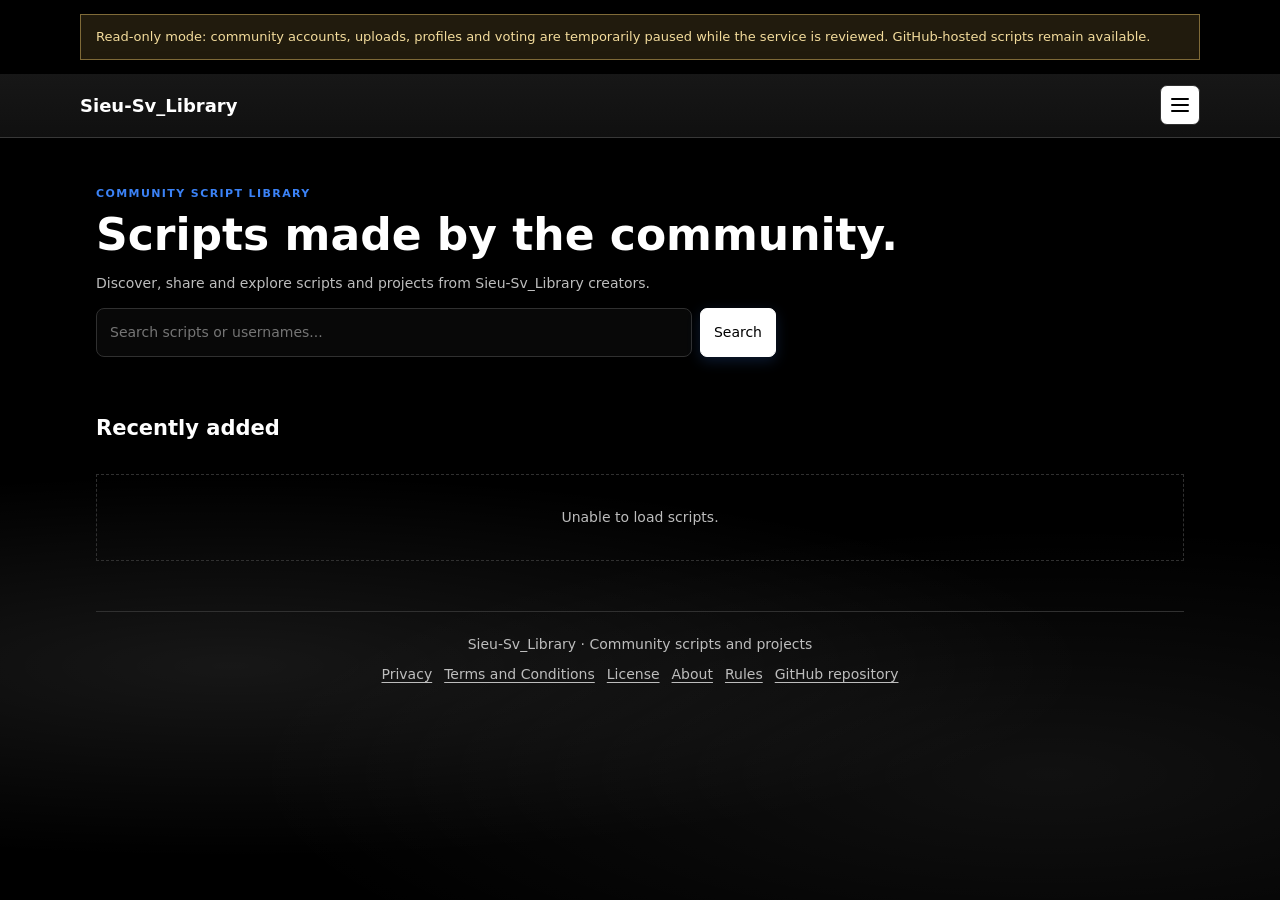
==== website/index.html @ 4020f9cd "Update privacy and terms for read-only operation" ====
<html lang="en"><head><meta charset="utf-8"><meta name="viewport" content="width=device-width,initial-scale=1"><title>Sieu-Sv_Library</title>
<style>
:root{color-scheme:dark;--bg:#000;--panel:#080808;--line:#303030;--muted:#bdbdbd;--accent:#fff;--text:#fff}*{box-sizing:border-box}body{margin:0;background:var(--bg);color:var(--text);font:14px/1.5 system-ui,Arial}button,input{font:inherit}button{cursor:pointer;color:inherit}.top{min-height:64px;border-bottom:1px solid #383838;display:flex;align-items:center;gap:12px;padding:10px max(14px,calc((100% - 1120px)/2));position:sticky;top:0;background:linear-gradient(180deg,#171717 0%,#101010 100%);box-shadow:0 4px 18px #0008;z-index:4}.brand{font-size:18px;font-weight:800;flex:1}.brand span{color:var(--accent)}.menu{width:40px;height:40px;font-size:20px}.btn{border:1px solid var(--line);background:#fff;color:#000;padding:9px 13px;border-radius:7px}.primary{background:#fff;border-color:#fff;color:#000}nav{display:none;position:absolute;top:60px;left:12px;right:12px;flex-direction:column;padding:8px;background:var(--panel);border:1px solid var(--line);border-radius:8px}nav.open{display:flex}nav button{background:none;border:0;text-align:left;padding:11px;color:var(--muted)}nav button.active{background:#292a36;color:white}.wrap{max-width:1120px;margin:auto;padding:28px 16px}.page{display:none}.page.active{display:block}.hero{padding:20px 0}.eyebrow{color:var(--accent);font-size:11px;font-weight:800;letter-spacing:1.4px;text-transform:uppercase}h1{font-size:clamp(30px,5vw,44px);line-height:1.1;margin:9px 0}.muted,.hero p{color:var(--muted)}.search{display:flex;gap:8px;max-width:680px}.search input{flex:1;min-width:0;background:var(--panel);border:1px solid var(--line);padding:13px;border-radius:8px;color:white}.head{display:flex;justify-content:space-between;align-items:center;margin:18px 0 12px}.grid{display:grid;grid-template-columns:repeat(3,minmax(0,1fr));gap:14px}.card{background:var(--panel);border:1px solid var(--line);border-radius:9px;padding:16px}.tag{font-size:11px;color:#eeeeee;background:#242424;padding:4px 8px;border-radius:5px}.card h3{font-size:16px;margin:13px 0 5px}.card p{color:var(--muted);min-height:42px}.meta{display:flex;justify-content:space-between;border-top:1px solid var(--line);padding-top:10px;margin-top:12px;color:var(--muted);font-size:12px}.view{width:100%;margin-top:12px;padding:9px;border:1px solid #3b82f6;background:transparent!important;color:#60a5fa;border-radius:7px;text-align:center;font-weight:650;box-shadow:none}.view:hover{background:transparent!important;border-color:#60a5fa;color:#93c5fd;box-shadow:none;transform:translateY(-1px)}.profile,.setting{background:var(--panel);border:1px solid var(--line);padding:18px;border-radius:8px;margin:10px 0}.empty{border:1px dashed var(--line);padding:32px;text-align:center;color:var(--muted);grid-column:1/-1}.foot{text-align:center;border-top:1px solid var(--line);padding:22px;color:var(--muted);margin-top:50px}.modal{display:none;position:fixed;inset:0;background:#000b;z-index:8;align-items:center;justify-content:center;padding:14px}.modal.show{display:flex}.dialog{background:var(--panel);border:1px solid var(--line);border-radius:10px;width:min(680px,100%);max-height:85vh;overflow:auto;padding:18px}.dialog pre{white-space:pre;overflow:auto;max-height:9em;line-height:1.5;background:#050505;padding:13px;color:#fff;font-size:12px}.dialog pre .kw{color:#60a5fa;font-weight:700}.dialog pre .str{color:#ce9178}.dialog pre .com{color:#6a9955}.dialog pre .num{color:#b5cea8}.dialog pre .builtin{color:#4fc1ff}.close{float:right;background:none;border:0;font-size:22px;color:var(--muted)}@media(max-width:720px){.grid{grid-template-columns:1fr}.search{flex-direction:column}.wrap{padding:20px 14px}}
.filters{display:grid;grid-template-columns:repeat(3,minmax(0,1fr));gap:9px;margin-top:12px}.filters select{min-width:0;background:#080808;color:#fff;border:1px solid #383838;border-radius:7px;padding:11px}#exploreCount{font-size:12px;margin:10px 0 0}@media(max-width:600px){.filters{grid-template-columns:1fr}}html{scroll-behavior:smooth}body{transition:background .25s,color .25s}.brand{color:#fff;text-decoration:none;flex:1}.topActions{display:flex;gap:10px;align-items:center}.tabsToggle{display:flex;gap:8px;align-items:center;min-width:88px;justify-content:center}nav{left:auto;right:14px;width:190px;gap:4px;box-shadow:0 14px 36px #000a}nav button{border-radius:6px;display:flex;align-items:center;gap:11px;text-align:left}nav button span.navIcon{width:28px;height:28px;flex:0 0 28px;display:inline-flex;align-items:center;justify-content:center}nav button .navIcon svg{width:23px;height:23px;fill:none;stroke:currentColor;stroke-width:1.8;stroke-linecap:round;stroke-linejoin:round}nav button i{font-style:normal}.tabsToggle svg{width:24px;height:24px;fill:none;stroke:currentColor;stroke-width:2;stroke-linecap:round}.settingsTabs button{display:flex;align-items:center;gap:10px}.settingsIcon{width:28px;height:28px;display:inline-flex;align-items:center;justify-content:center;flex:0 0 28px}.settingsIcon svg{width:23px;height:23px;fill:none;stroke:currentColor;stroke-width:1.8;stroke-linecap:round;stroke-linejoin:round}nav button.active{background:#252525;color:#fff}.page{animation:fadePage .22s ease}@keyframes fadePage{from{opacity:0;transform:translateY(6px)}to{opacity:1;transform:none}}button,a,input,textarea,select{transition:all .18s ease}.uploadHero{padding:30px;border:1px solid #444444;border-radius:12px;background:radial-gradient(ellipse at 90% 0,#222222,transparent 48%),linear-gradient(125deg,#171717,#080808 72%);margin:12px 0 16px}.uploadHero h1{font-size:clamp(32px,6vw,48px);letter-spacing:-1px}.uploadHero p{color:#cccccc}.uploadSteps{display:flex;gap:8px;flex-wrap:wrap;margin-top:20px}.uploadSteps span{font-size:11px;color:#eeeeee;background:#171717;border:1px solid #444444;border-radius:6px;padding:7px 10px}.uploadSteps span[hidden]{display:none!important}.uploadSteps span.stepIn{animation:uploadStepIn .2s ease both}@keyframes uploadStepIn{from{opacity:0;transform:translateY(5px)}to{opacity:1;transform:translateY(0)}}.uploadForm{display:grid;gap:13px}.uploadSection,.uploadSubmit,.settingsTabs,.settingsContent{background:#080808;border:1px solid #303030;border-radius:10px;padding:18px}.uploadSection h2{font-size:17px;margin:0 0 16px}.uploadSection label,#accountForm label,.settingsPane label{display:block;margin:14px 0 7px;font-weight:650}.uploadSection input,.uploadSection textarea,.uploadSection select,#accountForm input,#accountForm textarea,.settingsPane select{width:100%;background:#030303;border:1px solid #373737;border-radius:7px;padding:12px;color:white;outline:none}.uploadSection input:focus,.uploadSection textarea:focus,#accountForm input:focus,#accountForm textarea:focus{border-color:#aaa}.thumbnailPreview{height:180px;border:1px dashed #444444;border-radius:9px;overflow:hidden;display:grid;place-items:center;background:linear-gradient(135deg,#171717,#080808)}.thumbnailPreview img{width:100%;height:100%;object-fit:cover}.defaultThumb{display:flex;flex-direction:column;align-items:center;gap:6px;color:#eeeeee}.defaultThumb span{width:46px;height:46px;display:grid;place-items:center;border:1px solid #555555;border-radius:12px;background:#303030;font-weight:900;font-size:19px}.defaultThumb b{font-size:13px;letter-spacing:2px}.defaultThumb small{font-size:9px;letter-spacing:2px;color:#aaaaaa}.fieldHint{font-size:12px;color:#999;margin:7px 0}.sourceInput{width:100%;background:#030303;border:1px solid #373737;border-radius:7px;padding:12px;color:white;font:12px/1.6 ui-monospace,monospace;white-space:pre}.sourceFooter,.formActions{display:flex;justify-content:space-between;align-items:center;gap:10px;flex-wrap:wrap;color:#999;font-size:12px;margin-top:10px}.uploadSubmit{display:flex;align-items:center;justify-content:space-between;gap:12px;flex-wrap:wrap}.settingsHeading{padding:20px 0}.settingsHeading p{color:#aaa}.settingsLayout{display:grid;grid-template-columns:190px minmax(0,1fr);gap:14px}.settingsTabs{display:grid;align-content:start;gap:5px;padding:9px}.settingsTabs button{border:0;background:none;color:#aaa;text-align:left;padding:12px;border-radius:6px}.settingsTabs button.active{background:#252525;color:#fff}.settingsPane{display:none;padding:8px}.settingsPane.active{display:block;animation:fadePage .2s ease}.settingsPane h2{margin:0 0 5px}.avatarEditor{display:flex;align-items:center;gap:13px;margin:18px 0}.avatarEditor img{width:56px;height:56px;border-radius:50%;background:#222;object-fit:cover}.securityCard{padding:14px;border:1px solid #292929;border-radius:8px;margin-top:12px}.securityCard p{color:#aaa}@media(max-width:650px){.settingsLayout{grid-template-columns:1fr}.settingsTabs{grid-template-columns:repeat(4,1fr);gap:2px}.settingsTabs button{text-align:center;padding:10px 3px;font-size:11px}.uploadHero{padding:22px 16px}.uploadSection,.uploadSubmit{padding:14px}.top{padding-left:14px;padding-right:14px}.brand{font-size:16px}}@media(prefers-reduced-motion:reduce){html{scroll-behavior:auto}*,*::before,*::after{animation-duration:.01ms!important;transition-duration:.01ms!important}}.tabsToggle{width:40px;min-width:40px;height:40px;padding:7px}.tabsToggle span{font-size:20px;line-height:1}nav{display:flex;opacity:0;visibility:hidden;pointer-events:none;transform:translateY(-8px) scale(.98);transform-origin:top right;transition:opacity .22s ease,transform .22s ease,visibility .22s ease}nav.open{display:flex;opacity:1;visibility:visible;pointer-events:auto;transform:translateY(0) scale(1)}nav button{transition:background .2s ease,color .2s ease,transform .2s ease}nav button:active{transform:scale(.98)}.avatarEditor{align-items:center}.avatarEditor .avatarFrame{width:132px;height:132px;flex:0 0 132px;border:1px solid #555;border-radius:50%;overflow:hidden;background:#171717}.avatarEditor .avatarFrame img{display:block;width:100%;height:100%;max-width:none;border-radius:0;object-fit:cover;transform-origin:center;transition:transform .12s ease,object-position .12s ease}.cropControls{display:grid;grid-template-columns:1fr;gap:5px;padding:12px;margin:12px 0;border:1px solid #303030;border-radius:8px;background:#050505}.cropControls label{margin:5px 0 0!important;font-size:12px;color:#bbb}.cropControls input[type=range]{width:100%;padding:0;margin:4px 0 8px;accent-color:#fff}.thumbnailPreview{aspect-ratio:16/9;height:auto;max-height:240px}.thumbnailPreview img{transform-origin:center;transition:transform .12s ease,object-position .12s ease}.foot a{color:#fff;text-decoration:underline;text-underline-offset:3px}.foot a:hover{opacity:.7}@media(max-width:650px){.avatarEditor .avatarFrame{width:112px;height:112px;flex-basis:112px}}
.profileIdentity{display:flex;align-items:center;gap:15px}.profileIdentity h2{margin:0}.profileIdentity p{margin:5px 0}.profileAvatar{width:68px;height:68px;border-radius:50%;object-fit:cover;background:#222;flex:0 0 68px}.profileAvatarFallback{display:grid;place-items:center;font-size:24px;font-weight:700}.accountInfo{border-top:1px solid var(--line);margin-top:18px;padding-top:14px}.accountInfo h3{margin:0 0 10px}.accountInfo p{display:flex;gap:10px;flex-wrap:wrap;margin:8px 0;color:var(--muted)}.accountInfo p b{min-width:84px;color:#fff}.historyLink{border:0;background:none;padding:0;margin-top:8px;color:#777;text-decoration:underline;text-underline-offset:3px;font:inherit;font-size:12px;cursor:pointer}.historyLink:hover{color:#bbb}.historyPanel{margin-top:8px;font-size:12px}.cardOwner{display:flex;align-items:center;gap:8px;margin-top:14px}.cardOwnerLink{display:flex;align-items:center;gap:8px;min-width:0;color:inherit;text-decoration:none}.cardOwnerLink:hover .cardOwnerText b{text-decoration:underline}.cardAvatar{width:30px;height:30px;border-radius:50%;overflow:hidden;display:grid;place-items:center;background:#252525;flex:0 0 30px;color:#fff;font-size:12px}.cardAvatar img{width:100%;height:100%;object-fit:cover}.cardOwnerText{display:flex;flex-direction:column;min-width:0}.cardOwnerText b{font-size:12px;white-space:nowrap;overflow:hidden;text-overflow:ellipsis}.cardOwnerText small{font-size:10px;color:var(--muted)}.cardFoot{display:flex;justify-content:space-between;gap:8px;border-top:1px solid var(--line);margin-top:10px;padding-top:8px;color:var(--muted);font-size:11px}.cardVotes{display:flex;align-items:center;gap:8px;margin-top:10px}.cardVote{border:1px solid var(--line);background:#151515;color:#ddd;border-radius:6px;padding:5px 9px;font-size:12px}.cardVote.active{background:#fff;color:#000;border-color:#fff}.cardVote:disabled{opacity:.5}.cardVote svg{width:15px;height:15px;display:inline-block;vertical-align:-3px;fill:none;stroke:currentColor;stroke-width:1.8;stroke-linecap:round;stroke-linejoin:round}.scriptCardMain{display:block;color:inherit;text-decoration:none}.scriptCardThumb{height:130px;border:1px solid var(--line);border-radius:7px;background:linear-gradient(135deg,#252525,#111);display:grid;place-items:center;overflow:hidden}.scriptCardThumb>img{width:100%;height:100%;object-fit:cover}.headerAvatar{width:26px;height:26px;border-radius:50%;object-fit:cover}.topActions #profileBtn{display:flex;align-items:center;justify-content:center;gap:8px;max-width:190px;min-width:80px;background:#000!important;color:#fff!important;border:1px solid #fff!important;box-shadow:none}.topActions #profileBtn:hover{background:#111!important;border-color:#fff!important}.topActions #profileBtn span{overflow:hidden;text-overflow:ellipsis;white-space:nowrap}.loginPulse{animation:loginPulse 1.25s ease-in-out infinite}@keyframes loginPulse{0%,100%{opacity:1}50%{opacity:.38}}.footerLinks{display:flex;justify-content:center;gap:12px;flex-wrap:wrap;margin-top:9px}.infoPage .hero{padding:18px 0}.legalText h2,.legalText h3{margin:18px 0 7px}.legalText p,.legalText li{color:#ccc}.legalText a{color:#fff;text-decoration:underline;text-underline-offset:3px}.legalText ol{padding-left:22px}.legalText li{margin:9px 0}.legalText{line-height:1.7}

.avatarEditor{display:grid;grid-template-columns:minmax(0,1fr);gap:12px;margin:18px 0}.cropStage{position:relative;width:100%;max-width:100%;aspect-ratio:16/9;overflow:hidden;background:#050505;border:1px solid #444;user-select:none;-webkit-user-select:none;touch-action:none;isolation:isolate}.avatarCropStage{max-width:440px;aspect-ratio:4/3}.cropStage>img{position:absolute;inset:0;width:100%;height:100%;max-width:none;max-height:none;object-fit:contain;object-position:center;border:0;border-radius:0;background:#050505;transform:none!important;pointer-events:none}.cropStage[hidden],.cropStage img[hidden]{display:none}.cropPlaceholder{position:absolute;inset:0;display:grid;place-items:center;color:#777;font-size:13px}.cropShade{position:absolute;inset:0;background:rgba(0,0,0,.12);pointer-events:none}.cropSelection{position:absolute;left:0;top:0;width:50%;height:50%;border:1px solid #fff;box-shadow:0 0 0 9999px rgba(0,0,0,.58);cursor:move;touch-action:none;will-change:left,top,width,height}.cropHandle{position:absolute;width:13px;height:13px;background:#fff;border:1px solid #111;display:block;z-index:2}.cropHandle.nw{left:-7px;top:-7px;cursor:nwse-resize}.cropHandle.n{left:50%;top:-7px;transform:translateX(-50%);cursor:ns-resize}.cropHandle.ne{right:-7px;top:-7px;cursor:nesw-resize}.cropHandle.e{right:-7px;top:50%;transform:translateY(-50%);cursor:ew-resize}.cropHandle.se{right:-7px;bottom:-7px;cursor:nwse-resize}.cropHandle.s{left:50%;bottom:-7px;transform:translateX(-50%);cursor:ns-resize}.cropHandle.sw{left:-7px;bottom:-7px;cursor:nesw-resize}.cropHandle.w{left:-7px;top:50%;transform:translateY(-50%);cursor:ew-resize}.cropHelp{margin:8px 0;color:#999}.thumbnailPreview{aspect-ratio:16/9;height:auto;max-height:280px}.thumbnailPreview .defaultThumb{position:absolute;inset:0;display:flex;justify-content:center}.methodPicker{display:flex;gap:7px;margin:9px 0}.methodOption{flex:1;border:1px solid #444;background:#080808;color:#bbb;border-radius:7px;padding:10px 8px}.methodOption.active{background:#101f39;border-color:#3b82f6;color:#fff;box-shadow:inset 0 0 0 1px #3b82f6}.importToolbar{display:flex;justify-content:space-between;align-items:center;gap:10px;flex-wrap:wrap;margin:12px 0}.importActions{display:flex;gap:8px}.importPartsList{display:grid;gap:12px}.importPart{border:1px solid #333;background:#050505;padding:12px;animation:fadePage .2s ease}.importPart label{display:block;margin:0 0 7px}.importPart textarea{width:100%;min-height:120px;resize:vertical;background:#000;border:1px solid #333;border-radius:6px;color:#fff;padding:10px;font:12px/1.6 ui-monospace,monospace}.uploadSection[hidden],#uploadStep4[hidden]{display:none!important}.footerLinks a,.foot a{background:transparent!important;color:inherit!important;box-shadow:none!important;text-decoration:underline;text-underline-offset:3px}.footerLinks a:hover,.foot a:hover{opacity:1!important;color:inherit!important;background:transparent!important}.footerLinks a:focus-visible,.foot a:focus-visible{outline:none;text-decoration:underline}.topActions #profileBtn{background:linear-gradient(180deg,#171717 0%,#101010 100%)!important;border:1px solid #fff!important;color:#fff!important}.topActions #profileBtn:hover{background:linear-gradient(180deg,#222 0%,#171717 100%)!important;transform:translateY(-1px)}.card,.uploadSection,.uploadSubmit,.profile,.setting{transition:border-color .2s ease,transform .2s ease,box-shadow .2s ease}.card:hover{border-color:#555;transform:translateY(-3px);box-shadow:0 12px 28px #0008}.btn,.methodOption,.cardVote{transition:background .18s ease,border-color .18s ease,transform .18s ease,box-shadow .18s ease}.btn:active,.methodOption:active,.cardVote:active{transform:scale(.97)}.primary{box-shadow:0 4px 14px #3b82f633}.page.active{animation:fadePage .24s ease both}.uploadSection:focus-within{border-color:#3b82f677}@media(max-width:650px){.avatarCropStage{max-width:100%}.cropHandle{width:15px;height:15px}.methodOption{font-size:12px}.importPart textarea{min-height:110px}}@media(prefers-reduced-motion:reduce){.uploadSteps span.stepIn{animation:none!important}.card,.uploadSection,.uploadSubmit,.profile,.setting,.btn,.methodOption,.cardVote{transition:none!important}.card:hover{transform:none;box-shadow:none}.page.active,.importPart{animation:none!important}}
body{position:relative;isolation:isolate;background:var(--bg)}body::after{content:"";position:fixed;z-index:0;pointer-events:none;top:50vh;left:0;right:0;bottom:0;opacity:1;background:radial-gradient(ellipse at 18% 48%,rgba(255,255,255,.09),transparent 58%),radial-gradient(ellipse at 82% 72%,rgba(255,255,255,.065),transparent 54%)}.settingsTabs .settingsIcon{width:30px;height:30px;flex:0 0 30px;display:inline-flex;align-items:center;justify-content:center}.settingsTabs .settingsIcon svg,#nav button .navIcon svg{width:22px!important;height:22px!important;min-width:22px;max-width:22px;min-height:22px;max-height:22px;display:block;flex:none;fill:none;stroke:currentColor;stroke-width:1.9;stroke-linecap:round;stroke-linejoin:round}#nav button .navIcon{width:30px;height:30px;flex:0 0 30px;display:inline-flex;align-items:center;justify-content:center}.top,.wrap{position:relative;z-index:1}.top{z-index:4}@media(max-width:720px){body::after{top:46vh;background:radial-gradient(ellipse at 18% 48%,rgba(255,255,255,.13),transparent 62%),radial-gradient(ellipse at 82% 72%,rgba(255,255,255,.095),transparent 58%)}}.readOnlyNotice{max-width:1120px;margin:14px auto;padding:12px 15px;border:1px solid #806b38;background:#211b0d;color:#f3dc9c;font-size:13px}body.communityReadOnly #profileBtn,body.communityReadOnly #nav [data-page="upload"],body.communityReadOnly #nav [data-page="settings"],body.communityReadOnly #logoutItem,body.communityReadOnly #profile,body.communityReadOnly #upload,body.communityReadOnly #settings{display:none!important}@media(max-width:700px){.readOnlyNotice{margin:10px 12px}}</style></head><body class="communityReadOnly"><div class="readOnlyNotice" role="status">Read-only mode: community accounts, uploads, profiles and voting are temporarily paused while the service is reviewed. GitHub-hosted scripts remain available.</div>
<header class="top"><a class="brand" href="https://sieu-sv-library-api.sieusv-storage-minhreal.workers.dev/" id="brandHome">Sieu-Sv_Library</a><div class="topActions"><button class="btn" id="profileBtn">Profile</button><button class="btn tabsToggle" id="menu" aria-label="Open tabs" title="Tabs"><svg viewBox="0 0 24 24" aria-hidden="true"><path d="M4 6h16M4 12h16M4 18h16"/></svg></button></div><nav id="nav"><button data-page="home"><span class="navIcon"><svg viewBox="0 0 24 24" aria-hidden="true"><path d="m3 10 9-7 9 7M5.5 9v11h13V9M9 21v-7h6v7"/></svg></span>Home</button><button data-page="explore"><span class="navIcon"><svg viewBox="0 0 24 24" aria-hidden="true"><circle cx="10.8" cy="10.8" r="6.8"/><path d="m16 16 5 5"/></svg></span>Explore</button><button data-page="upload"><span class="navIcon"><svg viewBox="0 0 24 24" aria-hidden="true"><path d="M12 16V3m-5 5 5-5 5 5M4 15v5h16v-5"/></svg></span>Upload</button><button data-page="settings"><span class="navIcon"><svg viewBox="0 0 24 24" aria-hidden="true"><circle cx="12" cy="12" r="3.5"/><path d="m19.4 13.5 1.1.9-1.2 2.1-1.4-.4a7.7 7.7 0 0 1-1.5.9l-.3 1.5h-2.4l-.4-1.5a7.7 7.7 0 0 1-1.6-.9l-1.4.4-1.2-2.1 1.1-.9a7.2 7.2 0 0 1 0-1.8l-1.1-.9 1.2-2.1 1.4.4a7.7 7.7 0 0 1 1.6-.9l.4-1.5h2.4l.3 1.5a7.7 7.7 0 0 1 1.5.9l1.4-.4 1.2 2.1-1.1.9a7.2 7.2 0 0 1 0 1.8Z"/></svg></span>Settings</button><button id="logoutItem"><span class="navIcon"><svg viewBox="0 0 24 24" aria-hidden="true"><path d="M10 5H5v14h5M14 8l4 4-4 4M8 12h10"/></svg></span><i>Log in</i></button></nav></header>
<main class="wrap">
<section id="home" class="page active"><div class="hero"><div class="eyebrow">Community script library</div><h1>Scripts made by the community.</h1><p>Discover, share and explore scripts and projects from Sieu-Sv_Library creators.</p><div class="search"><input id="search" placeholder="Search scripts or usernames..."><button class="btn primary" id="searchBtn">Search</button></div></div><div class="head"><h2>Recently added</h2><span class="muted" id="count"></span></div><div class="grid" id="homeGrid"></div></section>
<section id="explore" class="page"><div class="hero"><div class="eyebrow">Browse library</div><h1>Explore scripts</h1><p>Find scripts from GitHub and community creators.</p><div class="search"><input id="exploreSearch" placeholder="Script name, creator, keyword..."><button class="btn primary" id="exploreBtn">Search</button></div><div class="filters"><select id="exploreCategory" aria-label="Filter by category"><option value="all">All categories</option></select><select id="exploreOrigin" aria-label="Filter by source"><option value="all">All sources</option><option value="github">GitHub</option><option value="community">Community</option></select><select id="exploreSort" aria-label="Sort scripts"><option value="newest">Recently added</option><option value="updated">Recently updated</option><option value="popular">Most liked</option><option value="title">Title A-Z</option></select></div><p class="muted" id="exploreCount" aria-live="polite"></p></div><div class="grid" id="exploreGrid"></div></section>
<section id="profile" class="page"><div class="head"><h2>Profile</h2></div><div class="profile" id="profileInfo"><h2>Guest profile</h2><p class="muted">Sign in with Google to access your account.</p></div><div class="head"><h2 id="profileScriptsTitle">Scripts</h2></div><div class="grid" id="profileGrid"><div class="empty">Sign in to view your scripts.</div></div></section>
<section id="privacy" class="page infoPage"><div class="hero"><div class="eyebrow">Legal</div><h1>Privacy</h1><p>How Sieu-Sv_Library handles account, script and security data.</p></div><article class="profile legalText"><h2>Current service status</h2><p>The website is temporarily in read-only mode. Google sign-in, community profiles, uploads, votes and report submissions are disabled. Existing community database records have not been deleted; the paused community API no longer serves them. Public scripts from the GitHub repository remain available.</p><h2>Data stored before the pause</h2><p>The application database can contain a Google account identifier, username, display name, avatar URL, bio, public profile identifier, account timestamps, username-change history, community script source and metadata, version snapshots, vote records, report details and per-account rate-limit counters. Reports are not public profile content.</p><h2>Google sign-in</h2><p>Before the pause, Google OAuth was used to verify sign-in. The callback read the verified email field to create a default username, but the application database does not have a column for the full Google email address. The stable Google account identifier is stored to recognise the account. Google processes OAuth requests under its own privacy terms.</p><h2>Cookies and technical data</h2><p>The former sign-in flow used a Secure, HttpOnly, SameSite=Lax session cookie with a seven-day lifetime and a short-lived OAuth state cookie. Cloudflare may process connection and request metadata to deliver and protect the site. Cloudflare Turnstile was used to check submissions before community features were paused.</p><h2>Public information</h2><p>Before the pause, usernames, display names, avatars, bios and public community scripts could be displayed to visitors. The pause hides community profiles and community scripts from the website, but it does not erase records already stored. Files in the public GitHub repository remain public and are governed by the repository license and applicable third-party licenses.</p><h2>Service providers and international processing</h2><p>The service uses Cloudflare Workers and D1, Google OAuth and GitHub-hosted repository content. These providers may process information in locations outside Viet Nam under their own terms. The actual data locations and the applicable cross-border-transfer requirements have not yet been verified provider by provider.</p><h2>Retention and requests</h2><p>A complete fixed retention schedule and self-service account export or deletion flow are not currently implemented. Existing application records remain stored until an appropriate retention and deletion process is established. For a privacy request, do not post personal information in a public GitHub issue; ask the repository maintainer for a private contact route first.</p><p class="muted">Last updated: November 7, 2026</p></article></section>
<section id="terms" class="page infoPage"><div class="hero"><div class="eyebrow">Legal</div><h1>Terms and Conditions</h1><p>Conditions for using the read-only script library.</p></div><article class="profile legalText"><h2>Current mode</h2><p>The website is temporarily read-only. Sign-in, profiles, community uploads, edits, votes and report submissions are unavailable. Do not try to bypass these restrictions. Only curated scripts and files from the public GitHub repository are currently served.</p><h2>Lawful use</h2><p>Use the library lawfully. Do not access accounts or systems without permission, interfere with service availability, distribute malware or credential theft tools, or use scripts to harm other people or violate platform rules.</p><h2>Copyright and repository content</h2><p>Only copy, modify or redistribute repository content as permitted by the applicable license and any third-party license. Check the license and rights for each file. A report button is not currently available, and this site does not currently provide a complete DMCA designated-agent or counter-notice process.</p><h2>Third-party services</h2><p>GitHub hosts the source repository. Cloudflare provides website hosting and data services. Each provider is governed by its own terms and privacy policy.</p><h2>No warranty</h2><p>The library is provided on an as-is and as-available basis. Review source code before using it. The operator does not guarantee that scripts are safe, accurate or continuously available.</p><h2>Changes</h2><p>These terms may be updated when the service changes. Community features may be enabled again only after the applicable legal, privacy and security requirements have been reviewed.</p><p class="muted">Last updated: November 7, 2026</p></article></section>
<section id="license" class="page infoPage"><div class="hero"><div class="eyebrow">Open source</div><h1>License</h1><p>SIEUSV Attribution License 1.0 (SAL-1.0), copied from this repository.</p></div><article class="profile legalText"><h2>SIEUSV Attribution License 1.0 (SAL-1.0)</h2><p><b>SIEUSV plugins</b> · <a href="https://create.roblox.com/store/asset/124980373269733/SIEUSV-plugins-BETA" target="_blank" rel="noopener noreferrer">Roblox Creator Store</a></p><p>Created by: <a href="https://www.youtube.com/@minh15268O" target="_blank" rel="noopener noreferrer">minh152680 / minhminhminh6736</a> and <a href="https://www.roblox.com/communities/434674101/Ba-K-gang#!/about" target="_blank" rel="noopener noreferrer">Ba K gang</a>.</p><p>Copyright © 2026 minh152680/minhminhminh6736 &amp; Ba K gang. All rights reserved.</p><h3>Permissions</h3><p>You may use this model or library; modify, fine-tune or merge it; use derivatives commercially; and add your own name as the author of your modifications, provided the original authors’ attribution remains intact.</p><h3>Requirements</h3><ul><li>Credit minh152680 and Ba K gang when you post your plugin and this library.</li><li>Include a link to the original model or library.</li><li>Clearly state that your model or plugin is based on or modified from this model or library.</li><li>Provide visible attribution when using this model, library or a derivative to create public content, including videos.</li></ul><h3>Restrictions</h3><ul><li>Do not remove or hide the original authors’ attribution.</li><li>Do not claim the original model or library was created by you.</li><li>Do not distribute a derivative model or plugin without the required attribution.</li></ul><h3>Third-Party Plugins &amp; Contributions</h3><p>Plugins created entirely independently by third parties and added to this library remain the intellectual property of their respective creators. Independent creators are not required to credit the library authors for their own original code.</p><p>If a third-party plugin relies on, modifies, or is built upon the core framework, code, or modules of this library, it must retain attribution to the original authors (minh152680 and Ba K gang).</p><h3>Disclaimer &amp; No Warranty</h3><p>This model or library is provided “AS IS”, without warranty of any kind, express or implied. The original authors shall not be held liable for claims, damages, data loss, or other liabilities arising from, out of, or in connection with its use or distribution.</p><h3>Termination</h3><p>Failure to comply with these terms terminates permission to use and distribute under this license.</p><p><a href="https://github.com/minhReal/SieuSV-Storage/blob/main/LICENSE.md" target="_blank" rel="noopener noreferrer">Source: LICENSE.md in GitHub</a></p></article></section>
<section id="about" class="page infoPage"><div class="hero"><div class="eyebrow">About</div><h1>Sieu-Sv_Library</h1><p>A read-only catalog for discovering scripts and projects from GitHub.</p></div><article class="profile legalText"><h2>Project</h2><p>Sieu-Sv_Library is the web catalog connected to the SieuSV-Storage repository. Visitors can browse curated repository scripts and inspect their source code. Community accounts, public profiles, uploads, votes and reports are temporarily disabled while legal, privacy and security requirements are reviewed.</p><p>The repository is maintained at <a href="https://github.com/minhReal/SieuSV-Storage" target="_blank" rel="noopener noreferrer">minhReal/SieuSV-Storage</a>. Contributions can be proposed through a GitHub Pull Request.</p><h2>Credits</h2><p>Project credits and plugin information are documented in the repository README and LICENSE.</p></article></section>
<section id="rules" class="page infoPage"><div class="hero"><div class="eyebrow">Community</div><h1>Rules</h1><p>Keep the library useful and safe for everyone.</p></div><article class="profile legalText"><ol><li>Only publish content you created or are allowed to redistribute.</li><li>Do not upload malware, credential theft, hidden data collection or destructive scripts.</li><li>Do not impersonate another creator or misrepresent ownership.</li><li>Do not include private information, passwords, tokens or personal contact details in public scripts or profiles.</li><li>Do not spam uploads, votes, comments or other service endpoints.</li><li>Do not use the library to harass people, evade platform safeguards or violate applicable laws or platform rules.</li><li>Review scripts before running them. The source library does not guarantee that community submissions are trustworthy.</li></ol><p>Content that breaks these rules may be hidden or removed.</p></article></section>
<section id="upload" class="page"><div class="uploadHero"><div class="eyebrow">Community publishing</div><h1>Share your work.</h1><p>Publish a Luau script with its own thumbnail and details.</p><div class="uploadSteps"><span>01 · Details</span><span>02 · Thumbnail</span><span id="uploadStep3">03 · Source</span><span id="uploadStep4" hidden>04 · String Import</span></div></div><form class="uploadForm" id="uploadForm"><div class="uploadSection"><h2>01　Script details</h2><label for="uploadTitle">Title</label><input id="uploadTitle" maxlength="80" required placeholder="Script title"><label for="uploadDescription">Description</label><textarea id="uploadDescription" maxlength="500" rows="3" placeholder="Describe what your script does..."></textarea><label for="uploadCategory">Category</label><select id="uploadCategory"><option>Other</option><option>Utility</option><option>UI</option><option>Game</option><option>Module</option><option>Tool</option></select><label>Upload method</label><div class="methodPicker" id="uploadMethodPicker" role="group" aria-label="Upload method"><button type="button" class="methodOption active" data-upload-method="source" aria-pressed="true">Source</button><button type="button" class="methodOption" data-upload-method="import" aria-pressed="false">Import</button><button type="button" class="methodOption" data-upload-method="both" aria-pressed="false">Both</button></div><p class="fieldHint" id="uploadMethodHint">Upload Luau source code.</p></div><div class="uploadSection"><h2>02　Thumbnail</h2><div class="cropStage thumbnailCropStage" id="thumbnailPreview"><div class="defaultThumb" id="thumbnailPlaceholder"><span>SS</span><b>YOUR SCRIPT</b><small>SIEU-SV_LIBRARY</small></div><img id="thumbnailPreviewImage" alt="" hidden><div class="cropShade" id="thumbnailCropShade" hidden></div><div class="cropSelection" id="thumbnailCropSelection" hidden><i class="cropHandle nw" data-handle="nw"></i><i class="cropHandle n" data-handle="n"></i><i class="cropHandle ne" data-handle="ne"></i><i class="cropHandle e" data-handle="e"></i><i class="cropHandle se" data-handle="se"></i><i class="cropHandle s" data-handle="s"></i><i class="cropHandle sw" data-handle="sw"></i><i class="cropHandle w" data-handle="w"></i></div></div><p class="fieldHint cropHelp">Drag the frame to move it. Drag the white handles to resize the crop.</p><label for="uploadThumbnailFile">Choose thumbnail from device</label><input id="uploadThumbnailFile" type="file" accept="image/png,image/jpeg,image/webp,image/gif"><p class="fieldHint">PNG, JPG, WEBP or GIF · Original image up to 8 MB.</p><p class="fieldHint">Select an image from your device, then adjust the crop frame.</p></div><div class="uploadSection" id="sourceSection"><h2>03　Luau source</h2><textarea class="sourceInput" id="uploadSource" required maxlength="100000" rows="14" spellcheck="false" placeholder="-- Paste your Luau source here"></textarea><div class="sourceFooter"><span id="sourceCount">0 / 100,000 characters</span><span>Luau</span></div></div><div class="uploadSection" id="importSection" hidden><h2>04　String Import</h2><div class="importToolbar"><span class="muted" id="partCount">1 Part</span><div class="importActions"><button class="btn" id="addPart" type="button">+ Add Part</button><button class="btn" id="removePart" type="button">− Remove Part</button></div></div><div id="importPartsList" class="importPartsList"></div><p class="fieldHint">Each Part stores one separate string. Maximum 20 Parts, 25,000 characters per Part and 200,000 characters total.</p></div><div class="uploadSubmit"><p class="muted" id="uploadStatus">Up to 5 uploads per hour. CAPTCHA required.</p><div class="cf-turnstile" data-sitekey="0x4AAAAAAFuWVf1dY6h0mp1G" data-theme="dark" data-action="upload"></div><button class="btn primary" type="submit">⇧　Publish script</button></div></form></section>
<section id="settings" class="page"><div class="settingsHeading"><div class="eyebrow">Preferences & account</div><h1>Settings</h1><p>Configure your profile and library experience.</p></div><div class="settingsLayout"><aside class="settingsTabs"><button class="active" data-setting="account"><span class="settingsIcon"><svg viewBox="0 0 24 24" aria-hidden="true"><circle cx="12" cy="8" r="3.5"/><path d="M4.5 20c.8-4 3.3-6 7.5-6s6.7 2 7.5 6"/></svg></span>Account</button><button data-setting="theme"><span class="settingsIcon"><svg viewBox="0 0 24 24" aria-hidden="true"><circle cx="12" cy="12" r="8.5"/><path d="M12 3.5v17a8.5 8.5 0 0 0 0-17Z"/></svg></span>Theme</button><button data-setting="security"><span class="settingsIcon"><svg viewBox="0 0 24 24" aria-hidden="true"><path d="M12 3 19 6v5c0 4.5-2.5 7.8-7 10-4.5-2.2-7-5.5-7-10V6l7-3Z"/><path d="m9 12 2 2 4-4"/></svg></span>Security</button><button data-setting="about"><span class="settingsIcon"><svg viewBox="0 0 24 24" aria-hidden="true"><circle cx="12" cy="12" r="9"/><path d="M12 11v5M12 8h.01"/></svg></span>About</button></aside><div class="settingsContent"><section class="settingsPane active" id="setting-account"><h2>Account</h2><p class="muted">Update your public profile information.</p><div class="avatarEditor"><div class="cropStage avatarCropStage" id="avatarCropStage"><div class="cropPlaceholder" id="avatarCropPlaceholder">Select an image to crop</div><img id="settingsAvatar" src="" alt="Avatar preview" hidden><div class="cropShade" id="avatarCropShade" hidden></div><div class="cropSelection" id="avatarCropSelection" hidden><i class="cropHandle nw" data-handle="nw"></i><i class="cropHandle n" data-handle="n"></i><i class="cropHandle ne" data-handle="ne"></i><i class="cropHandle e" data-handle="e"></i><i class="cropHandle se" data-handle="se"></i><i class="cropHandle s" data-handle="s"></i><i class="cropHandle sw" data-handle="sw"></i><i class="cropHandle w" data-handle="w"></i></div></div><div><b>Profile avatar</b><p class="fieldHint cropHelp">Drag the frame to move it. Drag the white handles to resize the square crop.</p></div></div><form id="accountForm"><label>Username</label><input id="usernameInput" maxlength="32" minlength="3" autocomplete="username" placeholder="username"><p class="fieldHint" id="usernameHint">3–32 characters: lowercase letters, numbers and underscores. Changeable once every 30 days.</p><label>Display name</label><input id="displayNameInput" maxlength="40" placeholder="Display name"><p class="fieldHint" id="displayNameHint">Changeable once every 7 days.</p><label>Choose avatar from device</label><input id="avatarFile" type="file" accept="image/png,image/jpeg,image/webp,image/gif"><p class="fieldHint">PNG, JPG, WEBP or GIF · Original image up to 8 MB. Crop and compression are applied when saving.</p><label>Bio</label><textarea id="bioInput" rows="4" maxlength="160" placeholder="A short profile description (160 characters max)"></textarea><div class="formActions"><span class="muted" id="accountStatus"></span><button class="btn primary" type="submit">Save changes</button></div></form></section><section class="settingsPane" id="setting-theme"><h2>Theme</h2><p class="muted">Customize the library appearance.</p><label>Interface theme</label><select id="themeMode"><option value="blue">Blue</option></select><label>Motion</label><select id="motionMode"><option value="smooth">Smooth transitions</option><option value="reduced">Reduced motion</option></select><p class="muted" id="themeStatus"></p></section><section class="settingsPane" id="setting-security"><h2>Security</h2><p class="muted" id="securityIdentity">Not signed in</p><p class="muted" id="securityState">Signed out</p><div class="securityCard"><b>Session</b><p class="muted">Secure HTTP-only sign-in cookie.</p><button class="btn" id="securityLogout">Log out</button></div></section><section class="settingsPane" id="setting-about"><h2>About</h2><p class="muted">Community scripts and projects from Sieu-Sv_Library.</p><p class="muted">GitHub: minhReal/SieuSV-Storage</p></section></div></div></section>
<footer class="foot">Sieu-Sv_Library · Community scripts and projects<br><span class="footerLinks"><a href="?page=privacy" data-info-page="privacy">Privacy</a><a href="?page=terms" data-info-page="terms">Terms and Conditions</a><a href="?page=license" data-info-page="license">License</a><a href="?page=about" data-info-page="about">About</a><a href="?page=rules" data-info-page="rules">Rules</a><a href="https://github.com/minhReal/SieuSV-Storage" target="_blank" rel="noopener noreferrer">GitHub repository</a></span></footer></main>
<div class="modal" id="modal"><div class="dialog"><button class="close" id="close">×</button><div class="eyebrow">Script source</div><h2 id="modalTitle"></h2><p class="muted" id="modalInfo"></p><pre id="source">Loading...</pre><div class="sourceFooter"><span id="modalCharCount">0 characters</span><span>Luau</span></div><button class="btn primary" id="copy">Copy source</button></div></div>
<script>
const API_BASE='https://sieu-sv-library-api.sieusv-storage-minhreal.workers.dev',APP_BASE='https://sieu-sv-library-api.sieusv-storage-minhreal.workers.dev',PAGE_BASE=APP_BASE+'/';const $=id=>document.getElementById(id);let items=[];const esc=s=>String(s??'').replace(/[&<>"']/g,c=>({'&':'&amp;','<':'&lt;','>':'&gt;','"':'&quot;',"'":'&#39;'}[c]));
function dateLabel(value){if(!value)return '???';const raw=String(value),normalized=/^\d{4}-\d\d-\d\d \d\d:\d\d:\d\d$/.test(raw)?raw.replace(' ','T')+'Z':raw;const date=new Date(normalized);return Number.isNaN(date.getTime())?'???':date.toLocaleDateString()}
function card(s){
 const href=s.id?APP_BASE+'/script?id='+encodeURIComponent(s.id):APP_BASE+'/script?path='+encodeURIComponent(s.path||''),owner=s.display_name||s.username||s.author||'community',handle=s.username||s.author||'community',profileHref=s.public_id?APP_BASE+'/profile/'+encodeURIComponent(s.public_id):'',avatar=s.avatar_url?'<img src="'+esc(s.avatar_url)+'" alt="">':'<span>'+esc(owner.slice(0,1).toUpperCase())+'</span>',ownerTag=profileHref?'<a class="cardOwnerLink" href="'+profileHref+'">':'<div class="cardOwnerLink">',ownerEnd=profileHref?'</a>':'</div>',updated=dateLabel(s.updated_at||s.created_at),likeIcon='<svg viewBox="0 0 24 24" aria-hidden="true"><path d="M7 10v11H3V10h4Zm0 0 5-7c1.5 0 2.5 1.2 2.1 2.7L13 10h5.4a2 2 0 0 1 2 2.4l-1.5 7A2 2 0 0 1 17 21H7"/><path d="M7 10h10"/></svg>',dislikeIcon='<svg viewBox="0 0 24 24" aria-hidden="true"><path d="M7 14V3H3v11h4Zm0 0 5 7c1.5 0 2.5-1.2 2.1-2.7L13 14h5.4a2 2 0 0 0 2-2.4l-1.5-7A2 2 0 0 0 17 3H7"/><path d="M7 14h10"/></svg>',votes=s.id?'<div class="cardVotes"><button type="button" class="cardVote '+(s.my_vote==='like'?'active':'')+'" data-card-vote="like" data-id="'+esc(s.id)+'" aria-label="Like">'+likeIcon+' <b>'+Number(s.likes||0).toLocaleString()+'</b></button><button type="button" class="cardVote '+(s.my_vote==='dislike'?'active':'')+'" data-card-vote="dislike" data-id="'+esc(s.id)+'" aria-label="Dislike">'+dislikeIcon+' <b>'+Number(s.dislikes||0).toLocaleString()+'</b></button></div>':'<div class="cardVotes muted">GitHub</div>';
 return '<article class="card"><a class="scriptCardMain" href="'+href+'"><div class="scriptCardThumb">'+(s.thumbnail_url?'<img src="'+esc(s.thumbnail_url)+'" alt="">':'<div class="defaultThumb"><span>SS</span><b>'+esc((s.title||s.name||'SCRIPT').slice(0,24))+'</b><small>SIEU-SV_LIBRARY</small></div>')+'</div><span class="tag" style="display:inline-block;margin-top:12px">'+esc(s.tag||s.category||'Script')+'</span><h3>'+esc(s.title||s.name)+'</h3><p>'+esc(s.description||'Community script')+'</p></a><div class="cardOwner">'+ownerTag+'<span class="cardAvatar">'+avatar+'</span><span class="cardOwnerText"><b>'+esc(owner)+'</b><small>@'+esc(handle)+'</small></span>'+ownerEnd+'</div><div class="cardFoot"><span>'+(s.id?'Community':'GitHub')+'</span><span>Updated '+esc(updated)+'</span></div>'+votes+'<a class="view" style="display:block;text-align:center;text-decoration:none" href="'+href+'">View script →</a></article>';
}
function bindCardThumbnails(root){root.querySelectorAll('.scriptCardThumb img').forEach(img=>{img.addEventListener('error',()=>{const title=img.closest('.card')?.querySelector('h3')?.textContent||'SIEUSV';const fallback=document.createElement('div');fallback.className='defaultThumb';const mark=document.createElement('span');mark.textContent='SS';const name=document.createElement('b');name.textContent=title.slice(0,24);const brand=document.createElement('small');brand.textContent='SIEU-SV_LIBRARY';fallback.append(mark,name,brand);img.replaceWith(fallback)},{once:true})})}
function render(list,id){$(id).innerHTML=list.length?list.map(card).join(''):'<div class="empty">No scripts found.</div>';bindCardVotes($(id));bindCardThumbnails($(id))}
function bindCardVotes(root){root.querySelectorAll('[data-card-vote]').forEach(button=>{button.onclick=async()=>{if(!me){location.href=APP_BASE+'/auth/google';return}const id=button.dataset.id,card=button.closest('.card'),buttons=card.querySelectorAll('[data-card-vote]');buttons.forEach(x=>x.disabled=true);try{const r=await fetch(API_BASE+'/api/scripts/'+encodeURIComponent(id)+'/vote',{method:'POST',headers:{'content-type':'application/json'},credentials:'same-origin',body:JSON.stringify({vote:button.dataset.cardVote})}),d=await r.json();if(!r.ok)throw Error(d.message||d.error||'Vote failed');for(const b of buttons){const vote=b.dataset.cardVote,isActive=d.my_vote===vote;b.classList.toggle('active',isActive);b.querySelector('b').textContent=Number(d[vote==='like'?'likes':'dislikes']||0).toLocaleString()}}catch(e){button.title=e.message||'Vote failed'}finally{buttons.forEach(x=>x.disabled=false)}}})}
function filter(q,opts={}){q=String(q||'').trim().toLowerCase();let out=items.filter(s=>[s.title,s.name,s.username,s.author,s.display_name,s.description,s.category,s.tag,s.path].join(' ').toLowerCase().includes(q));if(opts.category&&opts.category!=='all')out=out.filter(s=>(s.category||'Other')===opts.category);if(opts.origin==='github')out=out.filter(s=>!s.id);if(opts.origin==='community')out=out.filter(s=>!!s.id);const time=v=>{const n=new Date(v||0).getTime();return Number.isFinite(n)?n:0};if(opts.sort==='title')out.sort((a,b)=>String(a.title||a.name).localeCompare(String(b.title||b.name)));else if(opts.sort==='popular')out.sort((a,b)=>Number(b.likes||0)-Number(a.likes||0)||time(b.updated_at||b.created_at)-time(a.updated_at||a.created_at));else if(opts.sort==='updated')out.sort((a,b)=>time(b.updated_at||b.created_at)-time(a.updated_at||a.created_at));else out.sort((a,b)=>time(b.created_at||b.updated_at)-time(a.created_at||a.updated_at));return out}
function home(){let a=filter($('search').value,{sort:'newest'});render(a,'homeGrid');$('count').textContent=a.length+' scripts'}
function updateExploreCategories(){const el=$('exploreCategory'),chosen=el.value,cats=[...new Set(items.map(s=>String(s.category||'Other')))].sort((a,b)=>a.localeCompare(b));el.replaceChildren(new Option('All categories','all'),...cats.map(c=>new Option(c,c)));el.value=cats.includes(chosen)?chosen:'all'}
function explore(){const list=filter($('exploreSearch').value,{category:$('exploreCategory').value,origin:$('exploreOrigin').value,sort:$('exploreSort').value});render(list,'exploreGrid');$('exploreCount').textContent=list.length+' matching scripts'}
async function load(){try{let [g,c]=await Promise.all([fetch(API_BASE+'/api/github/scripts').then(r=>r.json()),fetch(API_BASE+'/api/scripts').then(r=>r.json())]);items=[...(c.scripts||[]),...(g.scripts||[])];updateExploreCategories();home();explore()}catch{$('homeGrid').innerHTML='<div class="empty">Unable to load scripts.</div>';$('exploreGrid').innerHTML='<div class="empty">Unable to load scripts.</div>'}}
async function navigate(page,push=true){if(!document.getElementById(page))page='home';if(page==='upload'){await authPromise;if(!me){location.href=APP_BASE+'/auth/google';return}}if(push)history.pushState({page},'',PAGE_BASE+(page==='home'?'':'?page='+encodeURIComponent(page)));document.querySelectorAll('[data-page]').forEach(x=>x.classList.toggle('active',x.dataset.page===page));document.querySelectorAll('.page').forEach(x=>x.classList.toggle('active',x.id===page));$('nav').classList.remove('open');if(page==='explore')explore();if(page==='profile')loadProfile();$('menu').setAttribute('aria-expanded','false')}
document.querySelectorAll('[data-page]').forEach(b=>b.onclick=()=>navigate(b.dataset.page));window.addEventListener('popstate',()=>{const q=new URLSearchParams(location.search);navigate(q.get('page')||(location.pathname==='/profile'||location.pathname.startsWith('/profile/')?'profile':'home'),false)});
$('menu').onclick=e=>{e.stopPropagation();const open=$('nav').classList.toggle('open');$('menu').setAttribute('aria-expanded',String(open))};document.addEventListener('click',e=>{if(!e.target.closest('#nav')&&!e.target.closest('#menu')){$('nav').classList.remove('open');$('menu').setAttribute('aria-expanded','false')}});
$('search').oninput=home;$('searchBtn').onclick=home;$('exploreSearch').oninput=explore;$('exploreBtn').onclick=explore;$('exploreCategory').onchange=explore;$('exploreOrigin').onchange=explore;$('exploreSort').onchange=explore;
async function openScript(s){if(!s)return;$('modalTitle').textContent=s.title||s.name;$('modalInfo').textContent='@'+(s.username||s.author||'community')+' · '+(s.path||s.category||'Community');$('source').textContent='Loading...';$('modal').classList.add('show');try{let source=s.source;if(!source&&s.id){let r=await fetch(API_BASE+'/api/scripts/'+encodeURIComponent(s.id));if(!r.ok)throw Error();source=(await r.json()).source}if(!source&&s.url){let r=await fetch(s.url);if(!r.ok)throw Error();source=await r.text()}rawSource=source||'';$('source').innerHTML=highlightLuau(rawSource);$('modalCharCount').textContent=rawSource.length.toLocaleString()+' characters'}catch{rawSource='';$('source').textContent='Unable to load source.'}}
$('close').onclick=()=>$('modal').classList.remove('show');$('modal').onclick=e=>{if(e.target===$('modal'))$('modal').classList.remove('show')};$('copy').onclick=async()=>{try{await navigator.clipboard.writeText(rawSource);$('copy').textContent='Copied'}catch{$('copy').textContent='Copy unavailable'}};
let me=null,rawSource='',avatarFileObject=null,thumbnailFileObject=null,avatarObjectUrl='',thumbnailObjectUrl='',authPromise=Promise.resolve(),uploadMethod='source';
function highlightLuau(source){const esc=s=>s.replace(/&/g,'&amp;').replace(/</g,'&lt;').replace(/>/g,'&gt;');const re=/(--[^\n]*|"(?:\\.|[^"\\])*"|'(?:\\.|[^'\\])*'|\b(?:local|function|end|if|then|else|elseif|for|while|do|repeat|until|return|break|continue|and|or|not|nil|true|false|in|type|export)\b|\b(?:game|workspace|script|task|math|string|table|Instance|Enum|Vector2|Vector3|Vector3int16|CFrame|Color3|UDim|UDim2|TweenInfo|typeof|print|warn|require|buffer|coroutine|debug|os|utf8|bit32|Random|RaycastParams|OverlapParams)\b|\b\d+(?:\.\d+)?\b)/g;let out='',last=0,m;while((m=re.exec(source))){out+=esc(source.slice(last,m.index));const t=m[0],cl=t.startsWith('--')?'com':t[0]==='"'||t[0]==="'"?'str':/^\d/.test(t)?'num':/^(local|function|end|if|then|else|elseif|for|while|do|repeat|until|return|break|continue|and|or|not|nil|true|false|in|type|export)$/.test(t)?'kw':'builtin';out+='<span class="'+cl+'">'+esc(t)+'</span>';last=re.lastIndex}return out+esc(source.slice(last))}
async function loadProfile(){
 const parts=location.pathname.split('/'),query=new URLSearchParams(location.search),profileParam=query.get('profile'),pathId=parts[1]==='profile'&&/^[a-f0-9]{16}$/.test(parts[2]||'')?parts[2]:null,id=pathId||(profileParam&&/^[a-f0-9]{16}$/.test(profileParam)?profileParam:null)||(query.get('page')==='profile'&&me?me.public_id:null)||(location.pathname==='/profile'&&me?me.public_id:null);
 if(!id){$('profileInfo').innerHTML='<h2>Guest profile</h2><p class="muted">Sign in with Google or open a creator profile.</p>';$('profileGrid').innerHTML='<div class="empty">No public profile selected.</div>';$('profileScriptsTitle').textContent='Scripts';return}
 try{const r=await fetch(API_BASE+'/api/profile/'+encodeURIComponent(id),{credentials:'same-origin'});if(!r.ok)throw Error();const d=await r.json(),u=d.user,own=!!(me&&me.public_id===u.public_id),avatar=u.avatar_url?'<img src="'+esc(u.avatar_url)+'" alt="" class="profileAvatar">':'<div class="profileAvatar profileAvatarFallback">'+esc((u.display_name||u.username||'?').slice(0,1).toUpperCase())+'</div>';
 $('profileInfo').innerHTML='<div class="profileIdentity">'+avatar+'<div><h2>'+esc(u.display_name||u.username)+'</h2><p class="muted">@'+esc(u.username)+'</p></div></div><div class="accountInfo"><h3>Account information</h3><p><b>Join Date</b><span>'+esc(dateLabel(u.created_at))+'</span></p><p><b>Bio</b><span>'+esc(u.bio||'No bio provided.')+'</span></p><button class="historyLink" id="usernameHistoryToggle" type="button">Username history</button><div id="usernameHistoryPanel" class="historyPanel" hidden></div></div>';
 $('profileScriptsTitle').textContent=own?'Your scripts':'Scripts';
 $('usernameHistoryToggle').onclick=()=>{const panel=$('usernameHistoryPanel');if(panel.hidden){const h=d.username_history||[];panel.innerHTML=!h.length?'<p class="muted">No username changes yet.</p>':h.length===1?'<p class="muted">Previous username: @'+esc(h[0].username)+' · '+esc(dateLabel(new Date(h[0].changed_at*1000).toISOString()))+'</p>':'<div>'+h.map(x=>'<p class="muted">@'+esc(x.username)+' · '+esc(dateLabel(new Date(x.changed_at*1000).toISOString()))+'</p>').join('')+'</div>';panel.hidden=false}else panel.hidden=true};render(d.scripts||[],'profileGrid')
 }catch{$('profileInfo').innerHTML='<h2>Profile not found</h2>';$('profileGrid').innerHTML='<div class="empty">This profile is unavailable.</div>';$('profileScriptsTitle').textContent='Scripts'}
}
async function refreshAuth(){
 try{const r=await fetch(API_BASE+'/api/me',{credentials:'same-origin'});const d=await r.json();me=d.user||null}catch{me=null}
 const profileButton=$('profileBtn');profileButton.classList.toggle('loginPulse',!me);profileButton.innerHTML=me?((me.avatar_url?'<img class="headerAvatar" src="'+esc(me.avatar_url)+'" alt="">':'')+'<span>'+esc(me.display_name||me.username||'Profile')+'</span>'):'Log in';$('logoutItem').innerHTML='<span class="navIcon"><svg viewBox="0 0 24 24" aria-hidden="true"><path d="M10 5H5v14h5M14 8l4 4-4 4M8 12h10"/></svg></span><i>'+(me?'Log out':'Log in')+'</i>';
 await loadProfile();fillAccount();
}
async function accountAction(){
 if(!me){location.href=APP_BASE+'/auth/google';return}
 const buttons=[$('logoutItem'),$('securityLogout')].filter(Boolean);
 buttons.forEach(b=>b.disabled=true);
 try{
  const r=await fetch(APP_BASE+'/auth/logout',{method:'POST',credentials:'same-origin'});
  if(!r.ok)throw Error('Logout failed');
  me=null;
  location.replace(APP_BASE+'/');
 }catch(error){
  buttons.forEach(b=>b.disabled=false);
  $('securityState').textContent='Log out failed. Try again.';
 }
}
$('logoutItem').onclick=accountAction;$('profileBtn').onclick=async()=>{await authPromise;if(!me){location.href=APP_BASE+'/auth/google';return}navigate('profile')};
const cropStates={},cropConfig={avatar:{stage:'avatarCropStage',image:'settingsAvatar',selection:'avatarCropSelection',shade:'avatarCropShade',placeholder:'avatarCropPlaceholder',aspect:1},thumbnail:{stage:'thumbnailPreview',image:'thumbnailPreviewImage',selection:'thumbnailCropSelection',shade:'thumbnailCropShade',placeholder:'thumbnailPlaceholder',aspect:16/9}};
function cropImageBounds(k){const q=cropConfig[k],s=$(q.stage),i=$(q.image),sw=s.clientWidth,sh=s.clientHeight,iw=i.naturalWidth,ih=i.naturalHeight;if(!sw||!sh||!iw||!ih)return null;const z=Math.min(sw/iw,sh/ih),w=iw*z,h=ih*z;return{x:(sw-w)/2,y:(sh-h)/2,w,h}}
function renderCrop(k){const q=cropConfig[k],s=cropStates[k];if(!s)return;const e=$(q.selection);e.style.left=s.rect.x+'px';e.style.top=s.rect.y+'px';e.style.width=s.rect.w+'px';e.style.height=s.rect.h+'px'}
function disableCrop(k){const q=cropConfig[k];cropStates[k]=null;$(q.selection).hidden=true;$(q.shade).hidden=true}
function initializeCrop(k){const q=cropConfig[k],b=cropImageBounds(k);if(!b)return;const w=Math.min(b.w,b.h*q.aspect)*.86,h=w/q.aspect;cropStates[k]={bounds:b,rect:{x:b.x+(b.w-w)/2,y:b.y+(b.h-h)/2,w,h},drag:null};$(q.selection).hidden=false;$(q.shade).hidden=false;renderCrop(k)}
function setCropImage(k,src,select=false){const q=cropConfig[k],img=$(q.image),ph=$(q.placeholder);disableCrop(k);if(!src){img.hidden=true;img.removeAttribute('src');if(ph)ph.hidden=false;return}if(ph)ph.hidden=true;img.hidden=false;img.onload=()=>select?initializeCrop(k):disableCrop(k);img.onerror=()=>{img.hidden=true;if(ph){ph.hidden=false;ph.textContent='Unable to load image.'}disableCrop(k)};img.src=src;if(img.complete&&img.naturalWidth)img.onload()}
function attachCrop(k){const q=cropConfig[k],el=$(q.selection),a=q.aspect;el.addEventListener('pointerdown',e=>{if(!cropStates[k])return;e.preventDefault();cropStates[k].drag={id:e.pointerId,mode:e.target.closest('[data-handle]')?.dataset.handle||'move',x:e.clientX,y:e.clientY,r:{...cropStates[k].rect}};try{el.setPointerCapture(e.pointerId)}catch{}});el.addEventListener('pointermove',e=>{const s=cropStates[k];if(!s||!s.drag||s.drag.id!==e.pointerId)return;e.preventDefault();const b=s.bounds,o=s.drag.r,dx=e.clientX-s.drag.x,dy=e.clientY-s.drag.y,m=s.drag.mode,mx=/w/.test(m)?-1:/e/.test(m)?1:0,my=/n/.test(m)?-1:/s/.test(m)?1:0;let r={...o};if(m==='move'){r.x=Math.max(b.x,Math.min(b.x+b.w-o.w,o.x+dx));r.y=Math.max(b.y,Math.min(b.y+b.h-o.h,o.y+dy))}else if(mx&&my){const delta=Math.abs(dx)>Math.abs(dy*a)?mx*dx:my*dy*a,ax=mx>0?o.x:o.x+o.w,ay=my>0?o.y:o.y+o.h,max=Math.max(1,Math.min(b.w,b.h*a,mx>0?b.x+b.w-ax:ax-b.x,(my>0?b.y+b.h-ay:ay-b.y)*a)),w=Math.max(Math.min(42,max),Math.min(max,o.w+delta));r={x:mx>0?ax:ax-w,y:my>0?ay:ay-w/a,w,h:w/a}}else if(mx){const ax=mx>0?o.x:o.x+o.w,cy=o.y+o.h/2,max=Math.max(1,Math.min(b.w,b.h*a,mx>0?b.x+b.w-ax:ax-b.x,2*Math.min(cy-b.y,b.y+b.h-cy)*a)),w=Math.max(Math.min(42,max),Math.min(max,o.w+mx*dx));r={x:mx>0?ax:ax-w,y:cy-w/a/2,w,h:w/a}}else if(my){const ay=my>0?o.y:o.y+o.h,cx=o.x+o.w/2,max=Math.max(1,Math.min(b.h,my>0?b.y+b.h-ay:ay-b.y,2*Math.min(cx-b.x,b.x+b.w-cx)/a)),h=Math.max(Math.min(42/a,max),Math.min(max,o.h+my*dy));r={x:cx-h*a/2,y:my>0?ay:ay-h,w:h*a,h}}s.rect=r;renderCrop(k)});const finish=e=>{const s=cropStates[k];if(s?.drag?.id===e.pointerId)s.drag=null};el.addEventListener('pointerup',finish);el.addEventListener('pointercancel',finish);window.addEventListener('resize',()=>{const s=cropStates[k];if(!s)return;const n=cropImageBounds(k),o=s.bounds;if(!n)return;const p={x:(s.rect.x-o.x)/o.w,y:(s.rect.y-o.y)/o.h,w:s.rect.w/o.w,h:s.rect.h/o.h};s.bounds=n;s.rect={x:n.x+p.x*n.w,y:n.y+p.y*n.h,w:p.w*n.w,h:p.h*n.h};renderCrop(k)})}
attachCrop('avatar');attachCrop('thumbnail');
function showThumbnail(src,select=false){setCropImage('thumbnail',src,select)}
function acceptImage(f){return !!f&&['image/png','image/jpeg','image/webp','image/gif'].includes(f.type)&&f.size<=8*1024*1024}
async function cropImageFile(file,k,maxChars){const q=cropConfig[k],s=cropStates[k];if(!s)throw Error('Select a crop area first.');const src=URL.createObjectURL(file),img=new Image();try{await new Promise((ok,no)=>{img.onload=ok;img.onerror=()=>no(Error('Unable to decode image.'));img.src=src});const iw=img.naturalWidth,ih=img.naturalHeight;if(!iw||!ih||iw>12000||ih>12000)throw Error('Image dimensions are invalid or too large.');const b=s.bounds,r=s.rect,sx=Math.max(0,Math.min(iw,(r.x-b.x)/b.w*iw)),sy=Math.max(0,Math.min(ih,(r.y-b.y)/b.h*ih)),cw=Math.min(iw-sx,r.w/b.w*iw),ch=Math.min(ih-sy,r.h/b.h*ih);for(const z of [1,.8,.64,.5]){const can=document.createElement('canvas');can.width=Math.round((k==='avatar'?512:1280)*z);can.height=Math.round(can.width/q.aspect);const ctx=can.getContext('2d');if(!ctx)throw Error('Image editor unavailable.');ctx.drawImage(img,sx,sy,cw,ch,0,0,can.width,can.height);for(const quality of [.84,.76,.68,.6,.52]){let data=can.toDataURL('image/webp',quality);if(!data.startsWith('data:image/webp'))data=can.toDataURL('image/jpeg',quality);if(data.length<=maxChars)return data}}throw Error('Image is too large after compression.')}finally{URL.revokeObjectURL(src)}}
function renderImportParts(values){const list=$('importPartsList');list.replaceChildren();(values?.length?values:['']).forEach((v,i)=>{const box=document.createElement('div');box.className='importPart';const label=document.createElement('label');label.textContent='Part'+(i+1);const area=document.createElement('textarea');area.maxLength=25000;area.rows=5;area.spellcheck=false;area.placeholder='Paste String Import Part '+(i+1);area.value=v;area.dataset.importPart='';box.append(label,area);list.appendChild(box)});updatePartCount()}
function getImportParts(){return [...$('importPartsList').querySelectorAll('[data-import-part]')].map(x=>x.value)}
function updatePartCount(){const n=$('importPartsList').querySelectorAll('[data-import-part]').length;$('partCount').textContent=n+' Part'+(n===1?'':'s');$('removePart').disabled=n<=1;$('addPart').disabled=n>=20}
function setUploadMethod(method){uploadMethod=method;document.querySelectorAll('[data-upload-method]').forEach(b=>{const on=b.dataset.uploadMethod===method;b.classList.toggle('active',on);b.setAttribute('aria-pressed',String(on))});const so=method!=='import',io=method!=='source';$('sourceSection').hidden=!so;$('uploadSource').required=so;$('importSection').hidden=!io;$('uploadStep3').hidden=!so;$('uploadStep4').hidden=!io;$('uploadStep4').textContent=method==='import'?'03 · String Import':'04 · String Import';for(const id of ['uploadStep3','uploadStep4']){const el=$(id);if(!el.hidden){el.classList.remove('stepIn');void el.offsetWidth;el.classList.add('stepIn')}}$('uploadMethodHint').textContent=method==='source'?'Upload Luau source code.':method==='import'?'Upload one or more String Import Parts.':'Upload both Luau source and String Import Parts.'}
renderImportParts(['']);document.querySelectorAll('[data-upload-method]').forEach(b=>b.onclick=()=>setUploadMethod(b.dataset.uploadMethod));$('addPart').onclick=()=>{const p=getImportParts();if(p.length<20){p.push('');renderImportParts(p)}};$('removePart').onclick=()=>{const p=getImportParts();if(p.length>1){p.pop();renderImportParts(p)}};$('importPartsList').addEventListener('input',e=>{if(e.target.matches('[data-import-part]'))updatePartCount()});
$('avatarFile').onchange=()=>{const file=$('avatarFile').files&&$('avatarFile').files[0];if(!file)return;if(!acceptImage(file)){$('accountStatus').textContent='Use PNG, JPG, WEBP or GIF up to 8 MB.';$('avatarFile').value='';return}avatarFileObject=file;if(avatarObjectUrl)URL.revokeObjectURL(avatarObjectUrl);avatarObjectUrl=URL.createObjectURL(file);setCropImage('avatar',avatarObjectUrl,true)};
$('uploadThumbnailFile').onchange=()=>{const file=$('uploadThumbnailFile').files&&$('uploadThumbnailFile').files[0];if(!file)return;if(!acceptImage(file)){$('uploadStatus').textContent='Use PNG, JPG, WEBP or GIF up to 8 MB.';$('uploadThumbnailFile').value='';return}thumbnailFileObject=file;if(thumbnailObjectUrl)URL.revokeObjectURL(thumbnailObjectUrl);thumbnailObjectUrl=URL.createObjectURL(file);showThumbnail(thumbnailObjectUrl,true)};
$('uploadSource').oninput=()=>$('sourceCount').textContent=$('uploadSource').value.length.toLocaleString()+' / 100,000 characters';
$('uploadForm').onsubmit=async e=>{e.preventDefault();if(!me){location.href=APP_BASE+'/auth/google';return}const status=$('uploadStatus'),source=uploadMethod==='import'?'':$('uploadSource').value,parts=uploadMethod==='source'?[]:getImportParts();if((uploadMethod==='source'||uploadMethod==='both')&&!source.trim()){status.textContent='Add Luau source before publishing.';return}if((uploadMethod==='import'||uploadMethod==='both')&&(!parts.length||parts.some(x=>!x.trim()))){status.textContent='Fill every String Import Part before publishing.';return}status.textContent='Uploading...';try{const thumbnail=thumbnailFileObject?await cropImageFile(thumbnailFileObject,'thumbnail',250000):'',r=await fetch(API_BASE+'/api/scripts',{method:'POST',headers:{'content-type':'application/json'},credentials:'same-origin',body:JSON.stringify({title:$('uploadTitle').value,description:$('uploadDescription').value,category:$('uploadCategory').value,source,upload_method:uploadMethod,import_parts:parts,thumbnail_url:thumbnail,turnstileToken:document.querySelector('[name="cf-turnstile-response"]')?.value||''})}),d=await r.json();if(!r.ok)throw Error(d.message||d.error||'Upload failed');status.textContent='Uploaded successfully.';thumbnailFileObject=null;if(thumbnailObjectUrl){URL.revokeObjectURL(thumbnailObjectUrl);thumbnailObjectUrl=''}$('uploadForm').reset();showThumbnail('',false);renderImportParts(['']);setUploadMethod('source');$('sourceCount').textContent='0 / 100,000 characters';await load();navigate('home')}catch(err){status.textContent=err.message||'Upload failed.'}};
if(new URLSearchParams(location.search).has('login'))history.replaceState({},'',location.pathname);
authPromise=refreshAuth();load();const query=new URLSearchParams(location.search),pathPage=location.pathname.split('/')[1],knownPages=['home','explore','privacy','terms','license','about','rules'],initial=query.get('page')||(query.has('profile')?'profile':location.pathname==='/profile'||location.pathname.startsWith('/profile/')?'profile':knownPages.includes(pathPage)?pathPage:'home');navigate(initial,false);
$('brandHome').onclick=e=>{e.preventDefault();navigate('home')};document.querySelectorAll('[data-info-page]').forEach(a=>a.onclick=e=>{e.preventDefault();navigate(a.dataset.infoPage)});
document.querySelectorAll('[data-setting]').forEach(b=>b.onclick=()=>{document.querySelectorAll('[data-setting]').forEach(x=>x.classList.toggle('active',x===b));document.querySelectorAll('.settingsPane').forEach(x=>x.classList.toggle('active',x.id==='setting-'+b.dataset.setting))});
function applyTheme(){const t=localStorage.getItem('ssv-theme')||'blue';document.documentElement.style.setProperty('--accent','#3b82f6');$('themeMode').value=t;const m=localStorage.getItem('ssv-motion')||'smooth';$('motionMode').value=m;document.documentElement.style.scrollBehavior=m==='reduced'?'auto':'smooth';document.body.classList.toggle('reducedMotion',m==='reduced')}$('themeMode').onchange=()=>{localStorage.setItem('ssv-theme',$('themeMode').value);applyTheme();$('themeStatus').textContent='Theme saved.'};$('motionMode').onchange=()=>{localStorage.setItem('ssv-motion',$('motionMode').value);applyTheme();$('themeStatus').textContent='Motion saved.'};applyTheme();
function fillAccount(){if(!me)return;avatarFileObject=null;$('avatarFile').value='';if(avatarObjectUrl){URL.revokeObjectURL(avatarObjectUrl);avatarObjectUrl=''}$('usernameInput').value=me.username||'';$('displayNameInput').value=me.display_name||'';$('usernameHint').textContent=me.username_updated_at?'Username can be changed again '+new Date((me.username_updated_at+2592000)*1000).toLocaleString(): '3–32 characters: lowercase letters, numbers and underscores. Changeable once every 30 days.';$('bioInput').value=me.bio||'';setCropImage('avatar',me.avatar_url||'',false);$('securityIdentity').textContent='@'+(me.username||'user');$('securityState').textContent='Signed in'}

$('accountForm').onsubmit=async e=>{e.preventDefault();if(!me){$('accountStatus').textContent='Sign in first.';return}$('accountStatus').textContent='Saving...';try{const avatar=avatarFileObject?await cropImageFile(avatarFileObject,'avatar',330000):(me.avatar_url||'');const r=await fetch(API_BASE+'/api/me/profile',{method:'POST',headers:{'content-type':'application/json'},credentials:'same-origin',body:JSON.stringify({username:$('usernameInput').value,display_name:$('displayNameInput').value,bio:$('bioInput').value,avatar_url:avatar})});const d=await r.json();if(!r.ok)throw Error(d.message||d.error||'Save failed');me=d.user;fillAccount();$('accountStatus').textContent='Saved.'}catch(err){$('accountStatus').textContent=err.message||'Save failed.'}};$('securityLogout').onclick=accountAction;
</script><script src="https://challenges.cloudflare.com/turnstile/v0/api.js" async defer></script></body></html>
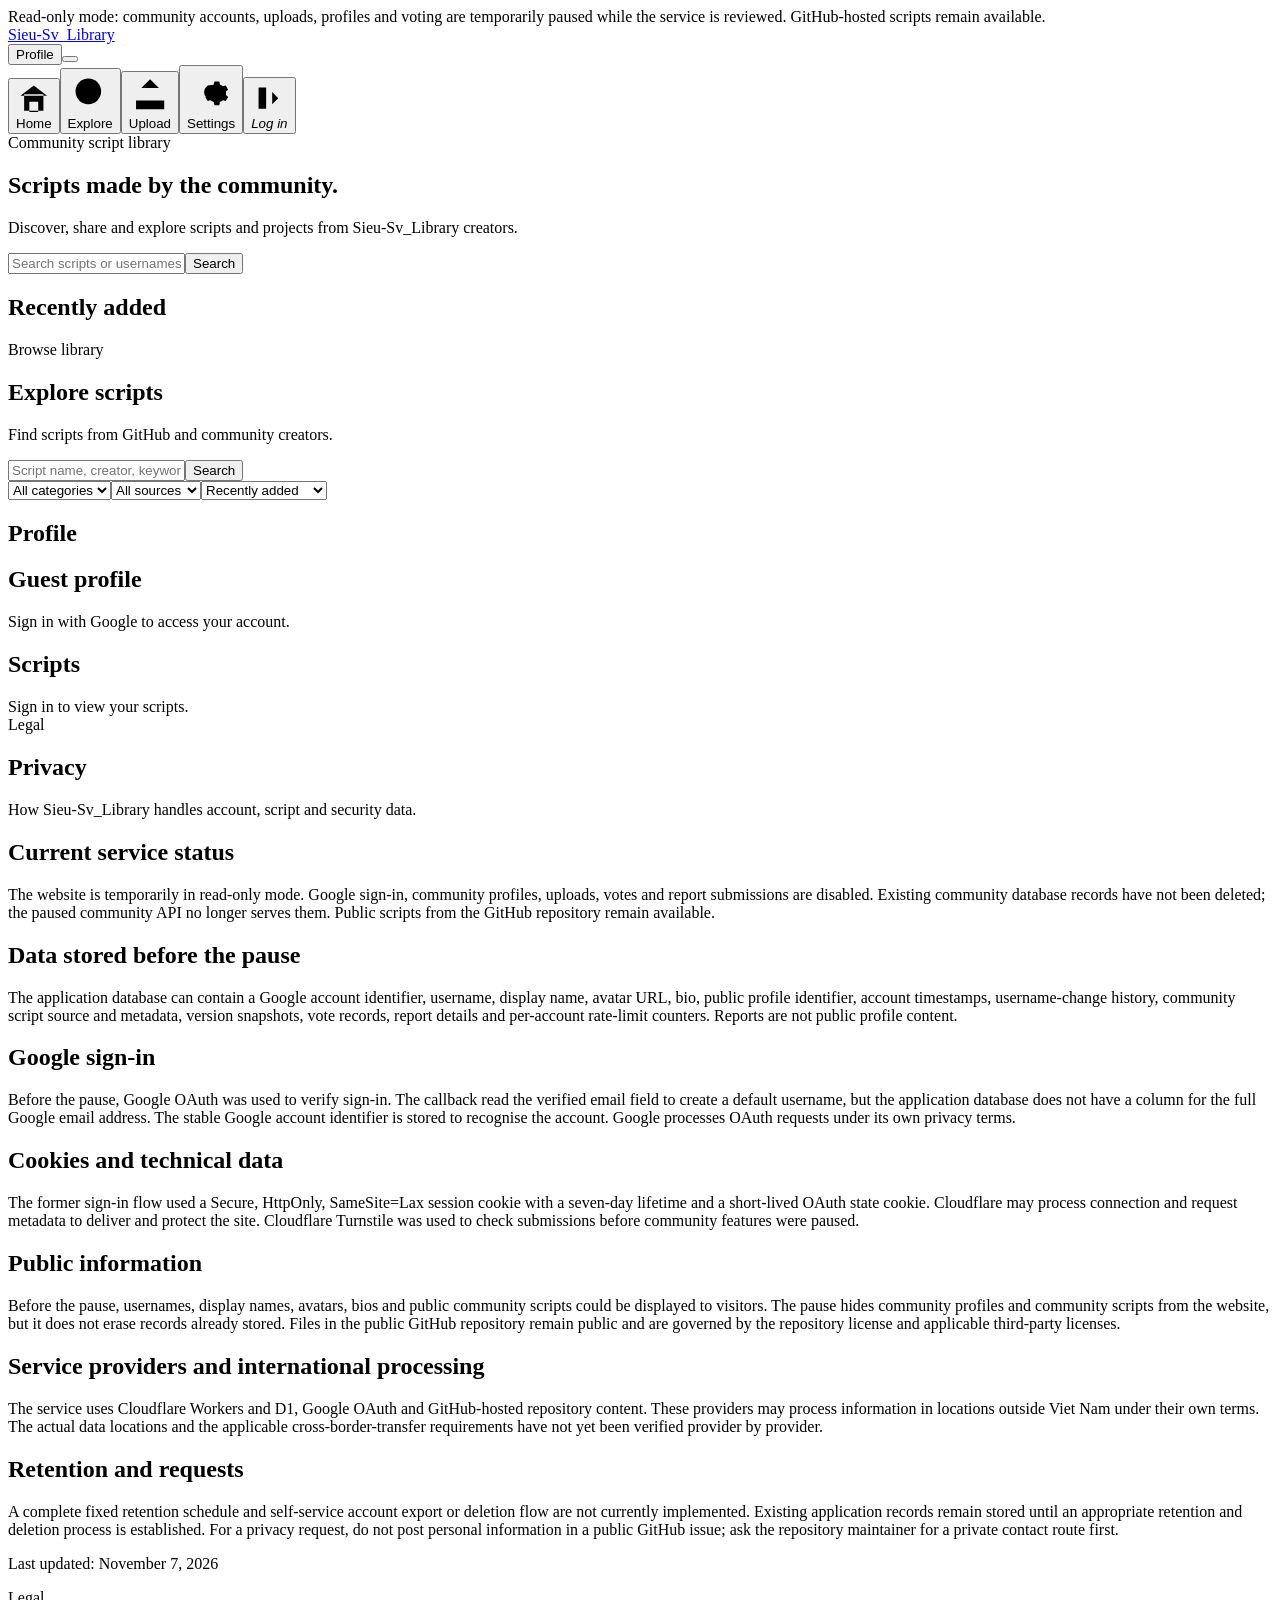
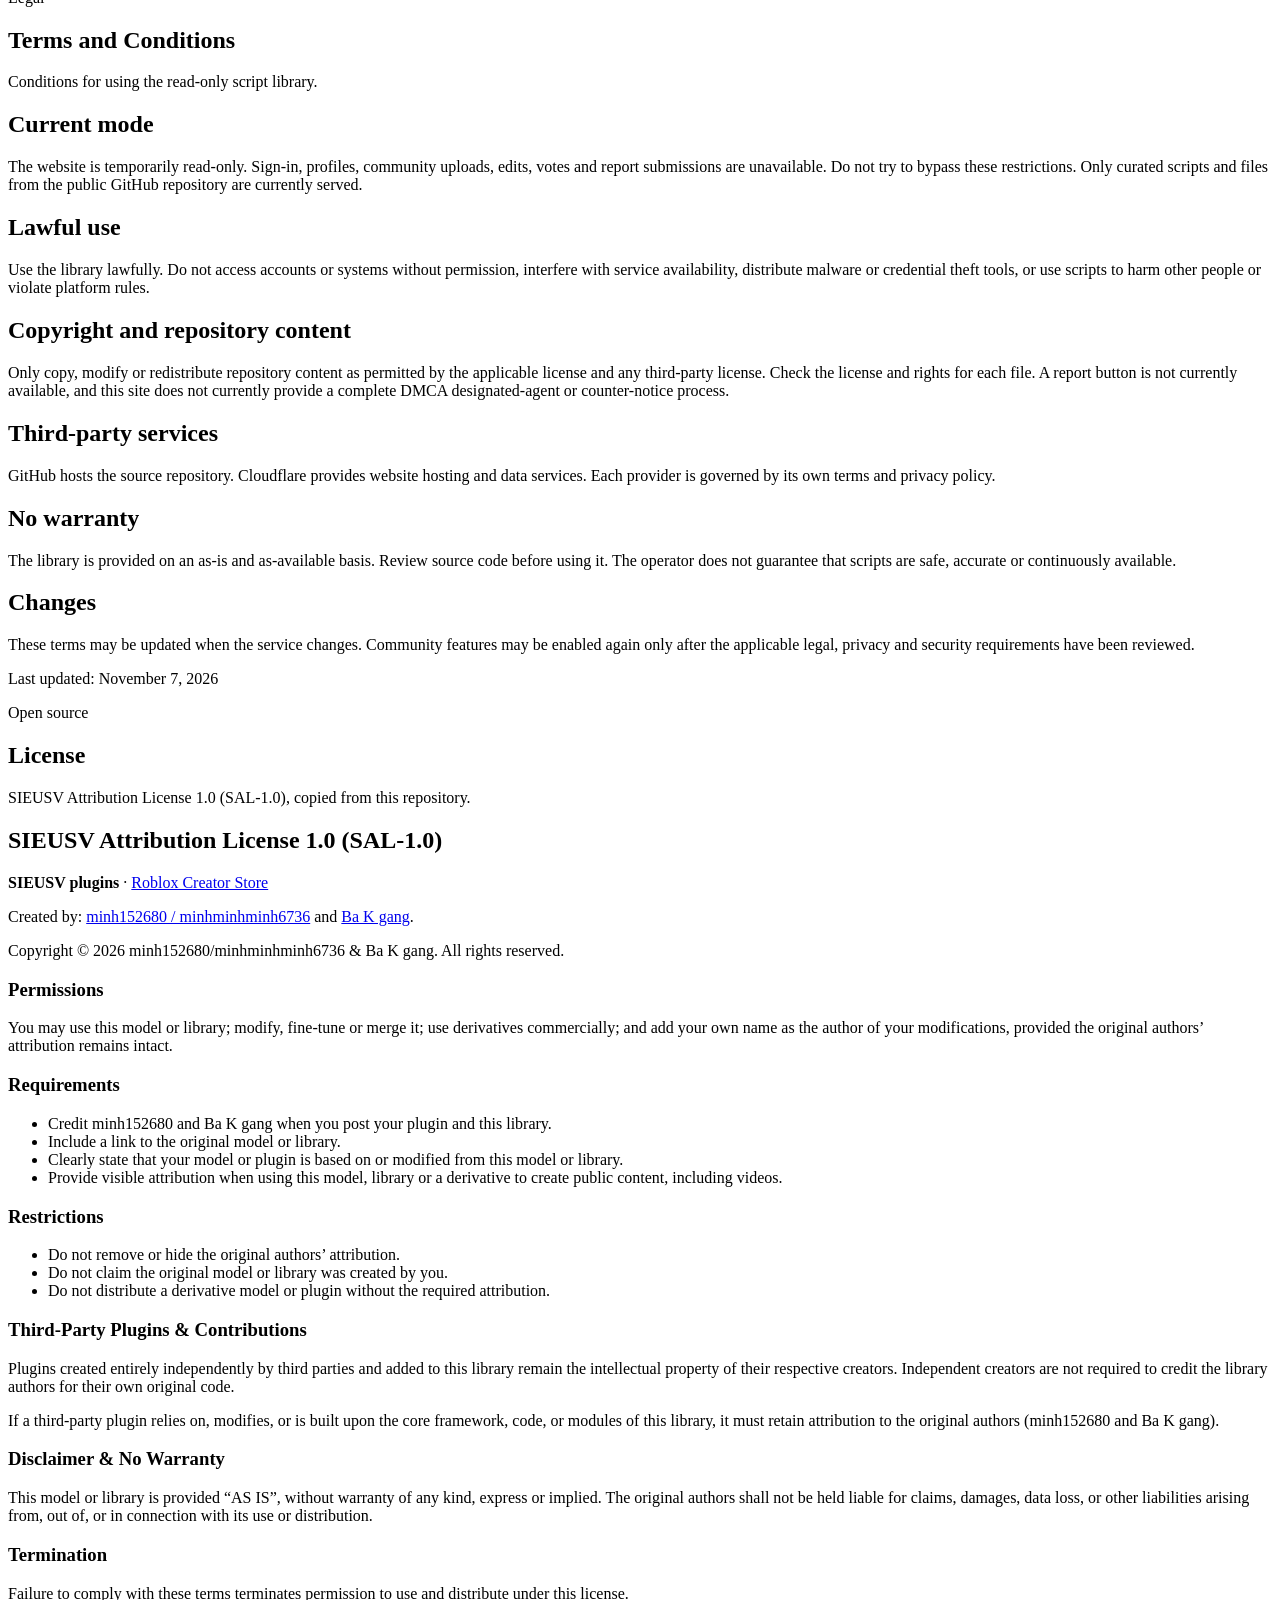
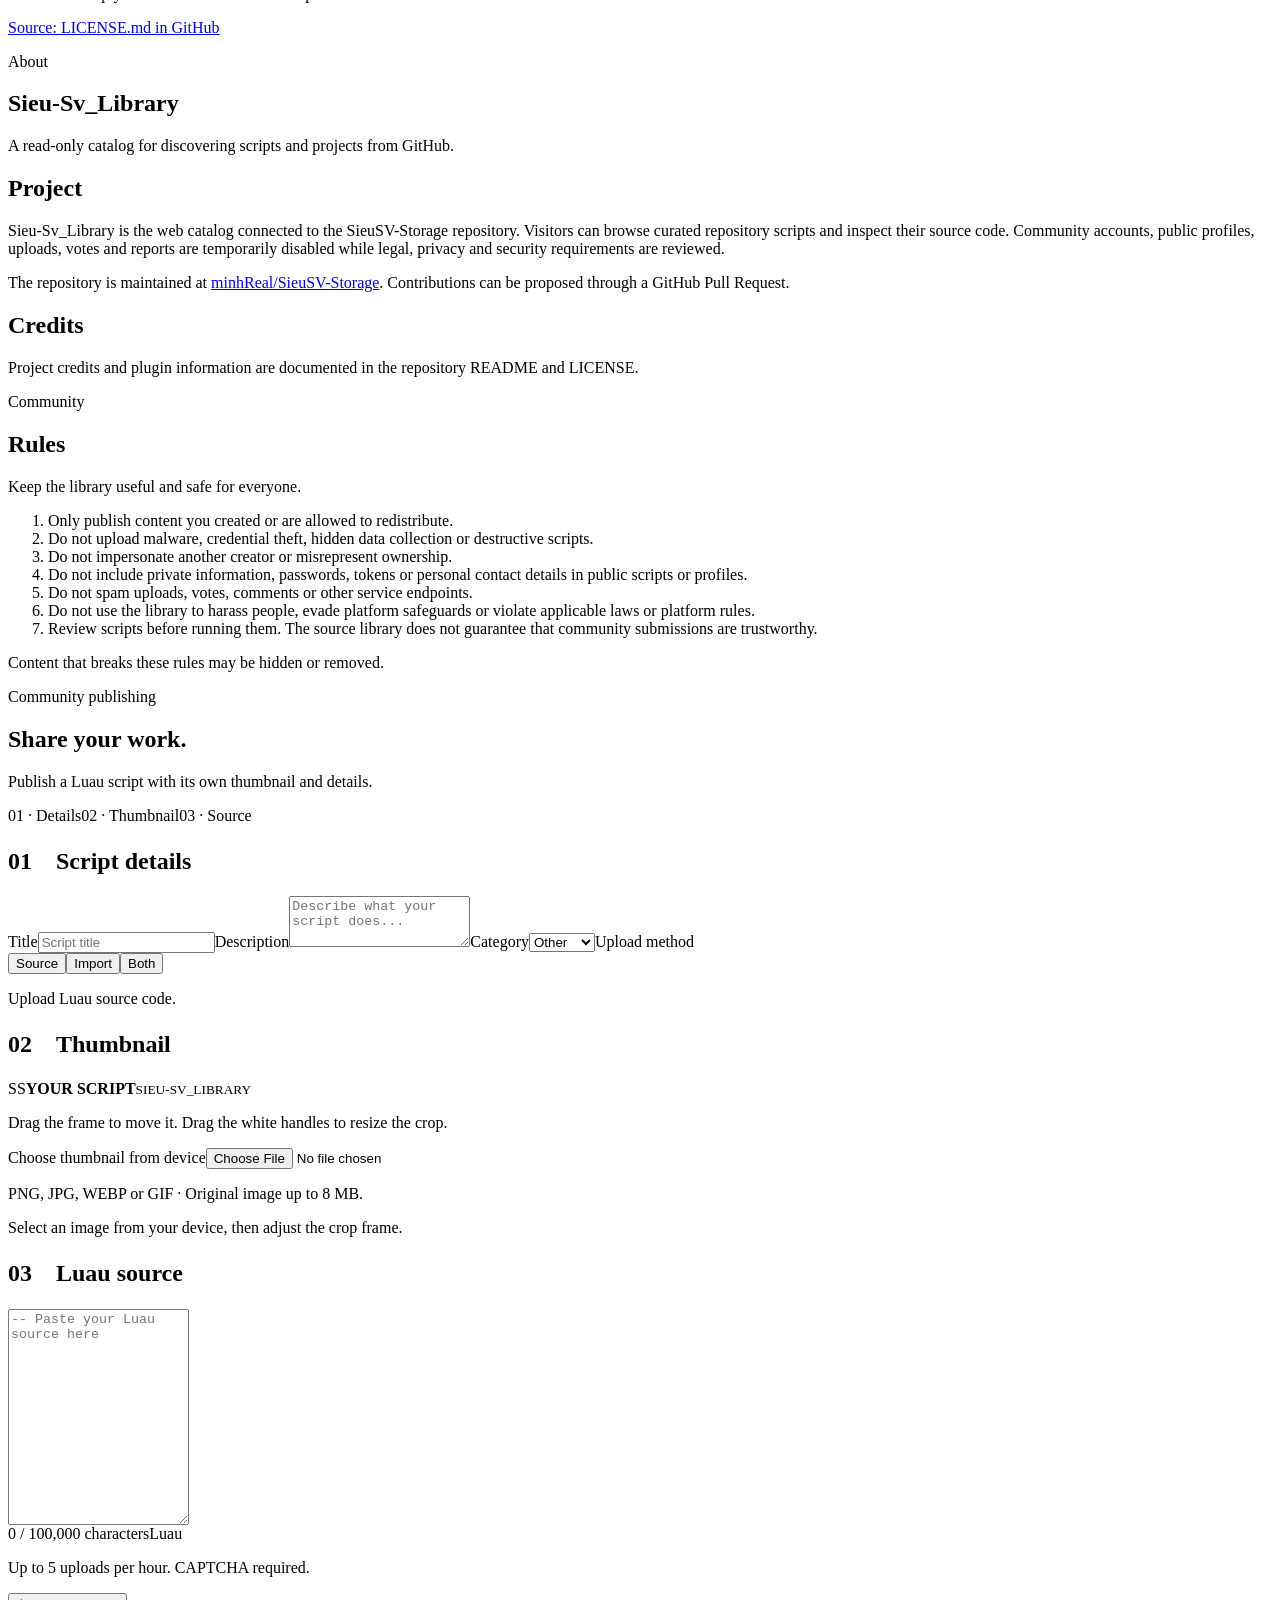
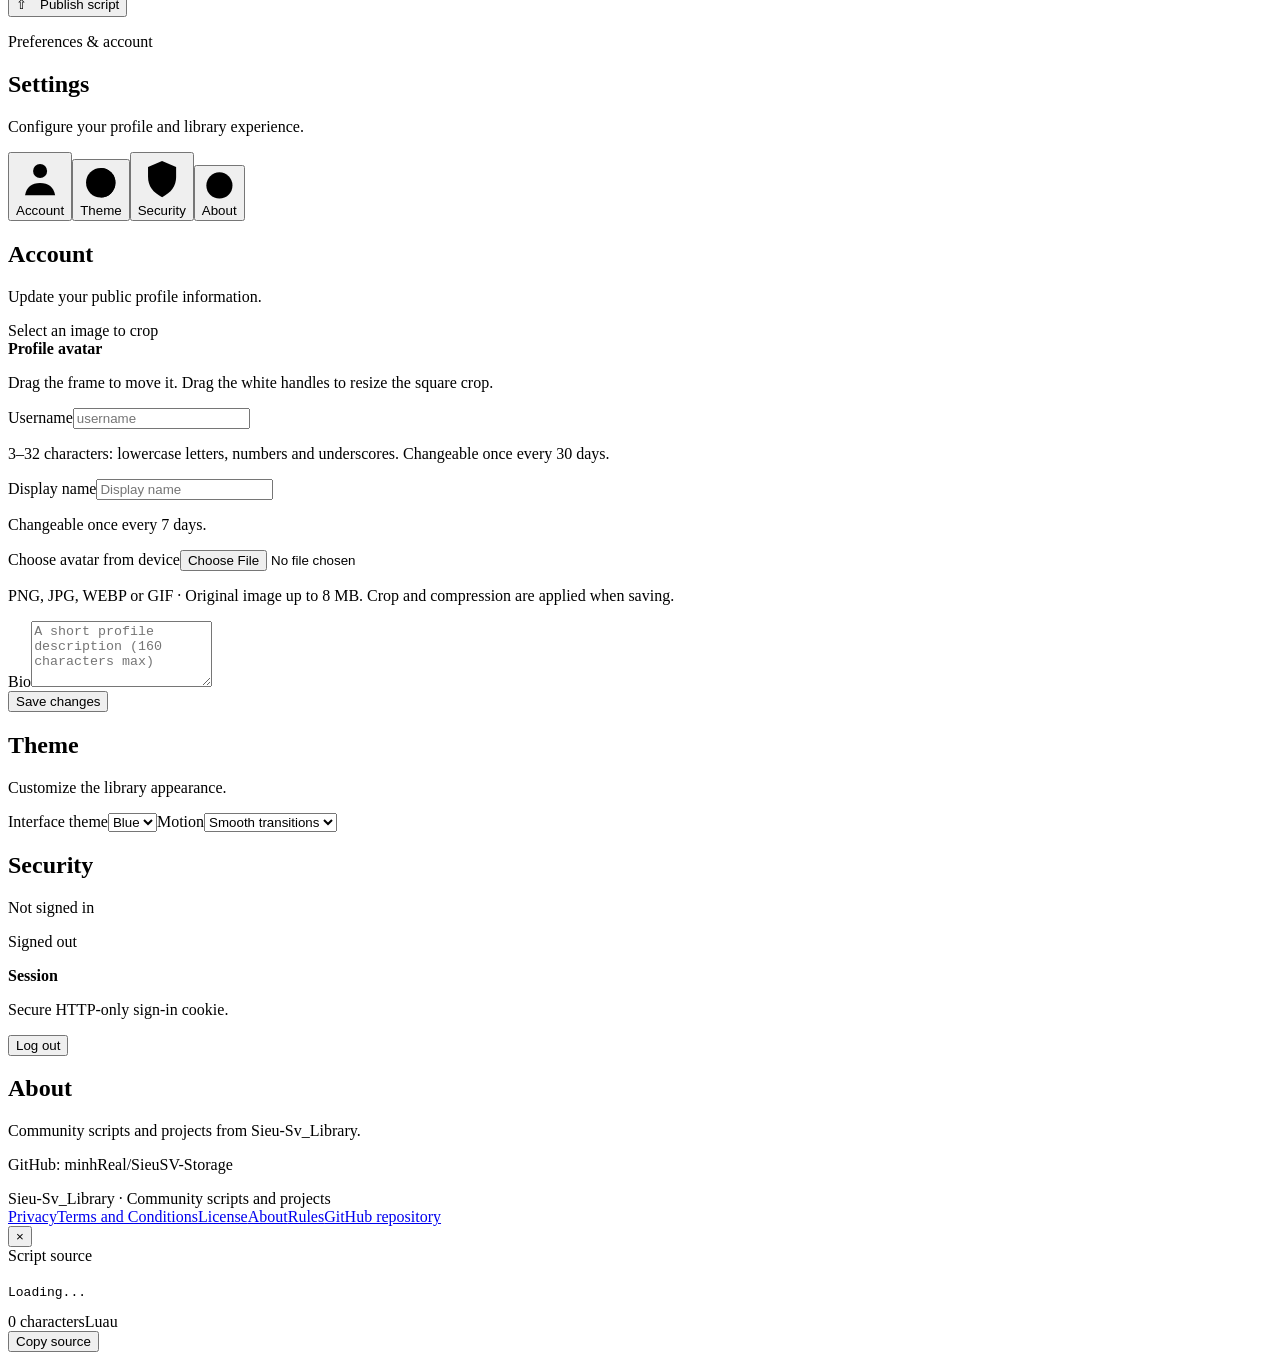
==== commit 5c3986f8: "Separate website HTML styles and scripts" ====
--- a/website/index.html
+++ b/website/index.html
@@ -1,11 +1,5 @@
 <html lang="en"><head><meta charset="utf-8"><meta name="viewport" content="width=device-width,initial-scale=1"><title>Sieu-Sv_Library</title>
-<style>
-:root{color-scheme:dark;--bg:#000;--panel:#080808;--line:#303030;--muted:#bdbdbd;--accent:#fff;--text:#fff}*{box-sizing:border-box}body{margin:0;background:var(--bg);color:var(--text);font:14px/1.5 system-ui,Arial}button,input{font:inherit}button{cursor:pointer;color:inherit}.top{min-height:64px;border-bottom:1px solid #383838;display:flex;align-items:center;gap:12px;padding:10px max(14px,calc((100% - 1120px)/2));position:sticky;top:0;background:linear-gradient(180deg,#171717 0%,#101010 100%);box-shadow:0 4px 18px #0008;z-index:4}.brand{font-size:18px;font-weight:800;flex:1}.brand span{color:var(--accent)}.menu{width:40px;height:40px;font-size:20px}.btn{border:1px solid var(--line);background:#fff;color:#000;padding:9px 13px;border-radius:7px}.primary{background:#fff;border-color:#fff;color:#000}nav{display:none;position:absolute;top:60px;left:12px;right:12px;flex-direction:column;padding:8px;background:var(--panel);border:1px solid var(--line);border-radius:8px}nav.open{display:flex}nav button{background:none;border:0;text-align:left;padding:11px;color:var(--muted)}nav button.active{background:#292a36;color:white}.wrap{max-width:1120px;margin:auto;padding:28px 16px}.page{display:none}.page.active{display:block}.hero{padding:20px 0}.eyebrow{color:var(--accent);font-size:11px;font-weight:800;letter-spacing:1.4px;text-transform:uppercase}h1{font-size:clamp(30px,5vw,44px);line-height:1.1;margin:9px 0}.muted,.hero p{color:var(--muted)}.search{display:flex;gap:8px;max-width:680px}.search input{flex:1;min-width:0;background:var(--panel);border:1px solid var(--line);padding:13px;border-radius:8px;color:white}.head{display:flex;justify-content:space-between;align-items:center;margin:18px 0 12px}.grid{display:grid;grid-template-columns:repeat(3,minmax(0,1fr));gap:14px}.card{background:var(--panel);border:1px solid var(--line);border-radius:9px;padding:16px}.tag{font-size:11px;color:#eeeeee;background:#242424;padding:4px 8px;border-radius:5px}.card h3{font-size:16px;margin:13px 0 5px}.card p{color:var(--muted);min-height:42px}.meta{display:flex;justify-content:space-between;border-top:1px solid var(--line);padding-top:10px;margin-top:12px;color:var(--muted);font-size:12px}.view{width:100%;margin-top:12px;padding:9px;border:1px solid #3b82f6;background:transparent!important;color:#60a5fa;border-radius:7px;text-align:center;font-weight:650;box-shadow:none}.view:hover{background:transparent!important;border-color:#60a5fa;color:#93c5fd;box-shadow:none;transform:translateY(-1px)}.profile,.setting{background:var(--panel);border:1px solid var(--line);padding:18px;border-radius:8px;margin:10px 0}.empty{border:1px dashed var(--line);padding:32px;text-align:center;color:var(--muted);grid-column:1/-1}.foot{text-align:center;border-top:1px solid var(--line);padding:22px;color:var(--muted);margin-top:50px}.modal{display:none;position:fixed;inset:0;background:#000b;z-index:8;align-items:center;justify-content:center;padding:14px}.modal.show{display:flex}.dialog{background:var(--panel);border:1px solid var(--line);border-radius:10px;width:min(680px,100%);max-height:85vh;overflow:auto;padding:18px}.dialog pre{white-space:pre;overflow:auto;max-height:9em;line-height:1.5;background:#050505;padding:13px;color:#fff;font-size:12px}.dialog pre .kw{color:#60a5fa;font-weight:700}.dialog pre .str{color:#ce9178}.dialog pre .com{color:#6a9955}.dialog pre .num{color:#b5cea8}.dialog pre .builtin{color:#4fc1ff}.close{float:right;background:none;border:0;font-size:22px;color:var(--muted)}@media(max-width:720px){.grid{grid-template-columns:1fr}.search{flex-direction:column}.wrap{padding:20px 14px}}
-.filters{display:grid;grid-template-columns:repeat(3,minmax(0,1fr));gap:9px;margin-top:12px}.filters select{min-width:0;background:#080808;color:#fff;border:1px solid #383838;border-radius:7px;padding:11px}#exploreCount{font-size:12px;margin:10px 0 0}@media(max-width:600px){.filters{grid-template-columns:1fr}}html{scroll-behavior:smooth}body{transition:background .25s,color .25s}.brand{color:#fff;text-decoration:none;flex:1}.topActions{display:flex;gap:10px;align-items:center}.tabsToggle{display:flex;gap:8px;align-items:center;min-width:88px;justify-content:center}nav{left:auto;right:14px;width:190px;gap:4px;box-shadow:0 14px 36px #000a}nav button{border-radius:6px;display:flex;align-items:center;gap:11px;text-align:left}nav button span.navIcon{width:28px;height:28px;flex:0 0 28px;display:inline-flex;align-items:center;justify-content:center}nav button .navIcon svg{width:23px;height:23px;fill:none;stroke:currentColor;stroke-width:1.8;stroke-linecap:round;stroke-linejoin:round}nav button i{font-style:normal}.tabsToggle svg{width:24px;height:24px;fill:none;stroke:currentColor;stroke-width:2;stroke-linecap:round}.settingsTabs button{display:flex;align-items:center;gap:10px}.settingsIcon{width:28px;height:28px;display:inline-flex;align-items:center;justify-content:center;flex:0 0 28px}.settingsIcon svg{width:23px;height:23px;fill:none;stroke:currentColor;stroke-width:1.8;stroke-linecap:round;stroke-linejoin:round}nav button.active{background:#252525;color:#fff}.page{animation:fadePage .22s ease}@keyframes fadePage{from{opacity:0;transform:translateY(6px)}to{opacity:1;transform:none}}button,a,input,textarea,select{transition:all .18s ease}.uploadHero{padding:30px;border:1px solid #444444;border-radius:12px;background:radial-gradient(ellipse at 90% 0,#222222,transparent 48%),linear-gradient(125deg,#171717,#080808 72%);margin:12px 0 16px}.uploadHero h1{font-size:clamp(32px,6vw,48px);letter-spacing:-1px}.uploadHero p{color:#cccccc}.uploadSteps{display:flex;gap:8px;flex-wrap:wrap;margin-top:20px}.uploadSteps span{font-size:11px;color:#eeeeee;background:#171717;border:1px solid #444444;border-radius:6px;padding:7px 10px}.uploadSteps span[hidden]{display:none!important}.uploadSteps span.stepIn{animation:uploadStepIn .2s ease both}@keyframes uploadStepIn{from{opacity:0;transform:translateY(5px)}to{opacity:1;transform:translateY(0)}}.uploadForm{display:grid;gap:13px}.uploadSection,.uploadSubmit,.settingsTabs,.settingsContent{background:#080808;border:1px solid #303030;border-radius:10px;padding:18px}.uploadSection h2{font-size:17px;margin:0 0 16px}.uploadSection label,#accountForm label,.settingsPane label{display:block;margin:14px 0 7px;font-weight:650}.uploadSection input,.uploadSection textarea,.uploadSection select,#accountForm input,#accountForm textarea,.settingsPane select{width:100%;background:#030303;border:1px solid #373737;border-radius:7px;padding:12px;color:white;outline:none}.uploadSection input:focus,.uploadSection textarea:focus,#accountForm input:focus,#accountForm textarea:focus{border-color:#aaa}.thumbnailPreview{height:180px;border:1px dashed #444444;border-radius:9px;overflow:hidden;display:grid;place-items:center;background:linear-gradient(135deg,#171717,#080808)}.thumbnailPreview img{width:100%;height:100%;object-fit:cover}.defaultThumb{display:flex;flex-direction:column;align-items:center;gap:6px;color:#eeeeee}.defaultThumb span{width:46px;height:46px;display:grid;place-items:center;border:1px solid #555555;border-radius:12px;background:#303030;font-weight:900;font-size:19px}.defaultThumb b{font-size:13px;letter-spacing:2px}.defaultThumb small{font-size:9px;letter-spacing:2px;color:#aaaaaa}.fieldHint{font-size:12px;color:#999;margin:7px 0}.sourceInput{width:100%;background:#030303;border:1px solid #373737;border-radius:7px;padding:12px;color:white;font:12px/1.6 ui-monospace,monospace;white-space:pre}.sourceFooter,.formActions{display:flex;justify-content:space-between;align-items:center;gap:10px;flex-wrap:wrap;color:#999;font-size:12px;margin-top:10px}.uploadSubmit{display:flex;align-items:center;justify-content:space-between;gap:12px;flex-wrap:wrap}.settingsHeading{padding:20px 0}.settingsHeading p{color:#aaa}.settingsLayout{display:grid;grid-template-columns:190px minmax(0,1fr);gap:14px}.settingsTabs{display:grid;align-content:start;gap:5px;padding:9px}.settingsTabs button{border:0;background:none;color:#aaa;text-align:left;padding:12px;border-radius:6px}.settingsTabs button.active{background:#252525;color:#fff}.settingsPane{display:none;padding:8px}.settingsPane.active{display:block;animation:fadePage .2s ease}.settingsPane h2{margin:0 0 5px}.avatarEditor{display:flex;align-items:center;gap:13px;margin:18px 0}.avatarEditor img{width:56px;height:56px;border-radius:50%;background:#222;object-fit:cover}.securityCard{padding:14px;border:1px solid #292929;border-radius:8px;margin-top:12px}.securityCard p{color:#aaa}@media(max-width:650px){.settingsLayout{grid-template-columns:1fr}.settingsTabs{grid-template-columns:repeat(4,1fr);gap:2px}.settingsTabs button{text-align:center;padding:10px 3px;font-size:11px}.uploadHero{padding:22px 16px}.uploadSection,.uploadSubmit{padding:14px}.top{padding-left:14px;padding-right:14px}.brand{font-size:16px}}@media(prefers-reduced-motion:reduce){html{scroll-behavior:auto}*,*::before,*::after{animation-duration:.01ms!important;transition-duration:.01ms!important}}.tabsToggle{width:40px;min-width:40px;height:40px;padding:7px}.tabsToggle span{font-size:20px;line-height:1}nav{display:flex;opacity:0;visibility:hidden;pointer-events:none;transform:translateY(-8px) scale(.98);transform-origin:top right;transition:opacity .22s ease,transform .22s ease,visibility .22s ease}nav.open{display:flex;opacity:1;visibility:visible;pointer-events:auto;transform:translateY(0) scale(1)}nav button{transition:background .2s ease,color .2s ease,transform .2s ease}nav button:active{transform:scale(.98)}.avatarEditor{align-items:center}.avatarEditor .avatarFrame{width:132px;height:132px;flex:0 0 132px;border:1px solid #555;border-radius:50%;overflow:hidden;background:#171717}.avatarEditor .avatarFrame img{display:block;width:100%;height:100%;max-width:none;border-radius:0;object-fit:cover;transform-origin:center;transition:transform .12s ease,object-position .12s ease}.cropControls{display:grid;grid-template-columns:1fr;gap:5px;padding:12px;margin:12px 0;border:1px solid #303030;border-radius:8px;background:#050505}.cropControls label{margin:5px 0 0!important;font-size:12px;color:#bbb}.cropControls input[type=range]{width:100%;padding:0;margin:4px 0 8px;accent-color:#fff}.thumbnailPreview{aspect-ratio:16/9;height:auto;max-height:240px}.thumbnailPreview img{transform-origin:center;transition:transform .12s ease,object-position .12s ease}.foot a{color:#fff;text-decoration:underline;text-underline-offset:3px}.foot a:hover{opacity:.7}@media(max-width:650px){.avatarEditor .avatarFrame{width:112px;height:112px;flex-basis:112px}}
-.profileIdentity{display:flex;align-items:center;gap:15px}.profileIdentity h2{margin:0}.profileIdentity p{margin:5px 0}.profileAvatar{width:68px;height:68px;border-radius:50%;object-fit:cover;background:#222;flex:0 0 68px}.profileAvatarFallback{display:grid;place-items:center;font-size:24px;font-weight:700}.accountInfo{border-top:1px solid var(--line);margin-top:18px;padding-top:14px}.accountInfo h3{margin:0 0 10px}.accountInfo p{display:flex;gap:10px;flex-wrap:wrap;margin:8px 0;color:var(--muted)}.accountInfo p b{min-width:84px;color:#fff}.historyLink{border:0;background:none;padding:0;margin-top:8px;color:#777;text-decoration:underline;text-underline-offset:3px;font:inherit;font-size:12px;cursor:pointer}.historyLink:hover{color:#bbb}.historyPanel{margin-top:8px;font-size:12px}.cardOwner{display:flex;align-items:center;gap:8px;margin-top:14px}.cardOwnerLink{display:flex;align-items:center;gap:8px;min-width:0;color:inherit;text-decoration:none}.cardOwnerLink:hover .cardOwnerText b{text-decoration:underline}.cardAvatar{width:30px;height:30px;border-radius:50%;overflow:hidden;display:grid;place-items:center;background:#252525;flex:0 0 30px;color:#fff;font-size:12px}.cardAvatar img{width:100%;height:100%;object-fit:cover}.cardOwnerText{display:flex;flex-direction:column;min-width:0}.cardOwnerText b{font-size:12px;white-space:nowrap;overflow:hidden;text-overflow:ellipsis}.cardOwnerText small{font-size:10px;color:var(--muted)}.cardFoot{display:flex;justify-content:space-between;gap:8px;border-top:1px solid var(--line);margin-top:10px;padding-top:8px;color:var(--muted);font-size:11px}.cardVotes{display:flex;align-items:center;gap:8px;margin-top:10px}.cardVote{border:1px solid var(--line);background:#151515;color:#ddd;border-radius:6px;padding:5px 9px;font-size:12px}.cardVote.active{background:#fff;color:#000;border-color:#fff}.cardVote:disabled{opacity:.5}.cardVote svg{width:15px;height:15px;display:inline-block;vertical-align:-3px;fill:none;stroke:currentColor;stroke-width:1.8;stroke-linecap:round;stroke-linejoin:round}.scriptCardMain{display:block;color:inherit;text-decoration:none}.scriptCardThumb{height:130px;border:1px solid var(--line);border-radius:7px;background:linear-gradient(135deg,#252525,#111);display:grid;place-items:center;overflow:hidden}.scriptCardThumb>img{width:100%;height:100%;object-fit:cover}.headerAvatar{width:26px;height:26px;border-radius:50%;object-fit:cover}.topActions #profileBtn{display:flex;align-items:center;justify-content:center;gap:8px;max-width:190px;min-width:80px;background:#000!important;color:#fff!important;border:1px solid #fff!important;box-shadow:none}.topActions #profileBtn:hover{background:#111!important;border-color:#fff!important}.topActions #profileBtn span{overflow:hidden;text-overflow:ellipsis;white-space:nowrap}.loginPulse{animation:loginPulse 1.25s ease-in-out infinite}@keyframes loginPulse{0%,100%{opacity:1}50%{opacity:.38}}.footerLinks{display:flex;justify-content:center;gap:12px;flex-wrap:wrap;margin-top:9px}.infoPage .hero{padding:18px 0}.legalText h2,.legalText h3{margin:18px 0 7px}.legalText p,.legalText li{color:#ccc}.legalText a{color:#fff;text-decoration:underline;text-underline-offset:3px}.legalText ol{padding-left:22px}.legalText li{margin:9px 0}.legalText{line-height:1.7}
-
-.avatarEditor{display:grid;grid-template-columns:minmax(0,1fr);gap:12px;margin:18px 0}.cropStage{position:relative;width:100%;max-width:100%;aspect-ratio:16/9;overflow:hidden;background:#050505;border:1px solid #444;user-select:none;-webkit-user-select:none;touch-action:none;isolation:isolate}.avatarCropStage{max-width:440px;aspect-ratio:4/3}.cropStage>img{position:absolute;inset:0;width:100%;height:100%;max-width:none;max-height:none;object-fit:contain;object-position:center;border:0;border-radius:0;background:#050505;transform:none!important;pointer-events:none}.cropStage[hidden],.cropStage img[hidden]{display:none}.cropPlaceholder{position:absolute;inset:0;display:grid;place-items:center;color:#777;font-size:13px}.cropShade{position:absolute;inset:0;background:rgba(0,0,0,.12);pointer-events:none}.cropSelection{position:absolute;left:0;top:0;width:50%;height:50%;border:1px solid #fff;box-shadow:0 0 0 9999px rgba(0,0,0,.58);cursor:move;touch-action:none;will-change:left,top,width,height}.cropHandle{position:absolute;width:13px;height:13px;background:#fff;border:1px solid #111;display:block;z-index:2}.cropHandle.nw{left:-7px;top:-7px;cursor:nwse-resize}.cropHandle.n{left:50%;top:-7px;transform:translateX(-50%);cursor:ns-resize}.cropHandle.ne{right:-7px;top:-7px;cursor:nesw-resize}.cropHandle.e{right:-7px;top:50%;transform:translateY(-50%);cursor:ew-resize}.cropHandle.se{right:-7px;bottom:-7px;cursor:nwse-resize}.cropHandle.s{left:50%;bottom:-7px;transform:translateX(-50%);cursor:ns-resize}.cropHandle.sw{left:-7px;bottom:-7px;cursor:nesw-resize}.cropHandle.w{left:-7px;top:50%;transform:translateY(-50%);cursor:ew-resize}.cropHelp{margin:8px 0;color:#999}.thumbnailPreview{aspect-ratio:16/9;height:auto;max-height:280px}.thumbnailPreview .defaultThumb{position:absolute;inset:0;display:flex;justify-content:center}.methodPicker{display:flex;gap:7px;margin:9px 0}.methodOption{flex:1;border:1px solid #444;background:#080808;color:#bbb;border-radius:7px;padding:10px 8px}.methodOption.active{background:#101f39;border-color:#3b82f6;color:#fff;box-shadow:inset 0 0 0 1px #3b82f6}.importToolbar{display:flex;justify-content:space-between;align-items:center;gap:10px;flex-wrap:wrap;margin:12px 0}.importActions{display:flex;gap:8px}.importPartsList{display:grid;gap:12px}.importPart{border:1px solid #333;background:#050505;padding:12px;animation:fadePage .2s ease}.importPart label{display:block;margin:0 0 7px}.importPart textarea{width:100%;min-height:120px;resize:vertical;background:#000;border:1px solid #333;border-radius:6px;color:#fff;padding:10px;font:12px/1.6 ui-monospace,monospace}.uploadSection[hidden],#uploadStep4[hidden]{display:none!important}.footerLinks a,.foot a{background:transparent!important;color:inherit!important;box-shadow:none!important;text-decoration:underline;text-underline-offset:3px}.footerLinks a:hover,.foot a:hover{opacity:1!important;color:inherit!important;background:transparent!important}.footerLinks a:focus-visible,.foot a:focus-visible{outline:none;text-decoration:underline}.topActions #profileBtn{background:linear-gradient(180deg,#171717 0%,#101010 100%)!important;border:1px solid #fff!important;color:#fff!important}.topActions #profileBtn:hover{background:linear-gradient(180deg,#222 0%,#171717 100%)!important;transform:translateY(-1px)}.card,.uploadSection,.uploadSubmit,.profile,.setting{transition:border-color .2s ease,transform .2s ease,box-shadow .2s ease}.card:hover{border-color:#555;transform:translateY(-3px);box-shadow:0 12px 28px #0008}.btn,.methodOption,.cardVote{transition:background .18s ease,border-color .18s ease,transform .18s ease,box-shadow .18s ease}.btn:active,.methodOption:active,.cardVote:active{transform:scale(.97)}.primary{box-shadow:0 4px 14px #3b82f633}.page.active{animation:fadePage .24s ease both}.uploadSection:focus-within{border-color:#3b82f677}@media(max-width:650px){.avatarCropStage{max-width:100%}.cropHandle{width:15px;height:15px}.methodOption{font-size:12px}.importPart textarea{min-height:110px}}@media(prefers-reduced-motion:reduce){.uploadSteps span.stepIn{animation:none!important}.card,.uploadSection,.uploadSubmit,.profile,.setting,.btn,.methodOption,.cardVote{transition:none!important}.card:hover{transform:none;box-shadow:none}.page.active,.importPart{animation:none!important}}
-body{position:relative;isolation:isolate;background:var(--bg)}body::after{content:"";position:fixed;z-index:0;pointer-events:none;top:50vh;left:0;right:0;bottom:0;opacity:1;background:radial-gradient(ellipse at 18% 48%,rgba(255,255,255,.09),transparent 58%),radial-gradient(ellipse at 82% 72%,rgba(255,255,255,.065),transparent 54%)}.settingsTabs .settingsIcon{width:30px;height:30px;flex:0 0 30px;display:inline-flex;align-items:center;justify-content:center}.settingsTabs .settingsIcon svg,#nav button .navIcon svg{width:22px!important;height:22px!important;min-width:22px;max-width:22px;min-height:22px;max-height:22px;display:block;flex:none;fill:none;stroke:currentColor;stroke-width:1.9;stroke-linecap:round;stroke-linejoin:round}#nav button .navIcon{width:30px;height:30px;flex:0 0 30px;display:inline-flex;align-items:center;justify-content:center}.top,.wrap{position:relative;z-index:1}.top{z-index:4}@media(max-width:720px){body::after{top:46vh;background:radial-gradient(ellipse at 18% 48%,rgba(255,255,255,.13),transparent 62%),radial-gradient(ellipse at 82% 72%,rgba(255,255,255,.095),transparent 58%)}}.readOnlyNotice{max-width:1120px;margin:14px auto;padding:12px 15px;border:1px solid #806b38;background:#211b0d;color:#f3dc9c;font-size:13px}body.communityReadOnly #profileBtn,body.communityReadOnly #nav [data-page="upload"],body.communityReadOnly #nav [data-page="settings"],body.communityReadOnly #logoutItem,body.communityReadOnly #profile,body.communityReadOnly #upload,body.communityReadOnly #settings{display:none!important}@media(max-width:700px){.readOnlyNotice{margin:10px 12px}}</style></head><body class="communityReadOnly"><div class="readOnlyNotice" role="status">Read-only mode: community accounts, uploads, profiles and voting are temporarily paused while the service is reviewed. GitHub-hosted scripts remain available.</div>
+<link rel="stylesheet" href="https://sieu-sv-library-api.sieusv-storage-minhreal.workers.dev/assets/index.css"></head><body class="communityReadOnly"><div class="readOnlyNotice" role="status">Read-only mode: community accounts, uploads, profiles and voting are temporarily paused while the service is reviewed. GitHub-hosted scripts remain available.</div>
 <header class="top"><a class="brand" href="https://sieu-sv-library-api.sieusv-storage-minhreal.workers.dev/" id="brandHome">Sieu-Sv_Library</a><div class="topActions"><button class="btn" id="profileBtn">Profile</button><button class="btn tabsToggle" id="menu" aria-label="Open tabs" title="Tabs"><svg viewBox="0 0 24 24" aria-hidden="true"><path d="M4 6h16M4 12h16M4 18h16"/></svg></button></div><nav id="nav"><button data-page="home"><span class="navIcon"><svg viewBox="0 0 24 24" aria-hidden="true"><path d="m3 10 9-7 9 7M5.5 9v11h13V9M9 21v-7h6v7"/></svg></span>Home</button><button data-page="explore"><span class="navIcon"><svg viewBox="0 0 24 24" aria-hidden="true"><circle cx="10.8" cy="10.8" r="6.8"/><path d="m16 16 5 5"/></svg></span>Explore</button><button data-page="upload"><span class="navIcon"><svg viewBox="0 0 24 24" aria-hidden="true"><path d="M12 16V3m-5 5 5-5 5 5M4 15v5h16v-5"/></svg></span>Upload</button><button data-page="settings"><span class="navIcon"><svg viewBox="0 0 24 24" aria-hidden="true"><circle cx="12" cy="12" r="3.5"/><path d="m19.4 13.5 1.1.9-1.2 2.1-1.4-.4a7.7 7.7 0 0 1-1.5.9l-.3 1.5h-2.4l-.4-1.5a7.7 7.7 0 0 1-1.6-.9l-1.4.4-1.2-2.1 1.1-.9a7.2 7.2 0 0 1 0-1.8l-1.1-.9 1.2-2.1 1.4.4a7.7 7.7 0 0 1 1.6-.9l.4-1.5h2.4l.3 1.5a7.7 7.7 0 0 1 1.5.9l1.4-.4 1.2 2.1-1.1.9a7.2 7.2 0 0 1 0 1.8Z"/></svg></span>Settings</button><button id="logoutItem"><span class="navIcon"><svg viewBox="0 0 24 24" aria-hidden="true"><path d="M10 5H5v14h5M14 8l4 4-4 4M8 12h10"/></svg></span><i>Log in</i></button></nav></header>
 <main class="wrap">
 <section id="home" class="page active"><div class="hero"><div class="eyebrow">Community script library</div><h1>Scripts made by the community.</h1><p>Discover, share and explore scripts and projects from Sieu-Sv_Library creators.</p><div class="search"><input id="search" placeholder="Search scripts or usernames..."><button class="btn primary" id="searchBtn">Search</button></div></div><div class="head"><h2>Recently added</h2><span class="muted" id="count"></span></div><div class="grid" id="homeGrid"></div></section>
@@ -20,84 +14,4 @@
 <section id="settings" class="page"><div class="settingsHeading"><div class="eyebrow">Preferences & account</div><h1>Settings</h1><p>Configure your profile and library experience.</p></div><div class="settingsLayout"><aside class="settingsTabs"><button class="active" data-setting="account"><span class="settingsIcon"><svg viewBox="0 0 24 24" aria-hidden="true"><circle cx="12" cy="8" r="3.5"/><path d="M4.5 20c.8-4 3.3-6 7.5-6s6.7 2 7.5 6"/></svg></span>Account</button><button data-setting="theme"><span class="settingsIcon"><svg viewBox="0 0 24 24" aria-hidden="true"><circle cx="12" cy="12" r="8.5"/><path d="M12 3.5v17a8.5 8.5 0 0 0 0-17Z"/></svg></span>Theme</button><button data-setting="security"><span class="settingsIcon"><svg viewBox="0 0 24 24" aria-hidden="true"><path d="M12 3 19 6v5c0 4.5-2.5 7.8-7 10-4.5-2.2-7-5.5-7-10V6l7-3Z"/><path d="m9 12 2 2 4-4"/></svg></span>Security</button><button data-setting="about"><span class="settingsIcon"><svg viewBox="0 0 24 24" aria-hidden="true"><circle cx="12" cy="12" r="9"/><path d="M12 11v5M12 8h.01"/></svg></span>About</button></aside><div class="settingsContent"><section class="settingsPane active" id="setting-account"><h2>Account</h2><p class="muted">Update your public profile information.</p><div class="avatarEditor"><div class="cropStage avatarCropStage" id="avatarCropStage"><div class="cropPlaceholder" id="avatarCropPlaceholder">Select an image to crop</div><img id="settingsAvatar" src="" alt="Avatar preview" hidden><div class="cropShade" id="avatarCropShade" hidden></div><div class="cropSelection" id="avatarCropSelection" hidden><i class="cropHandle nw" data-handle="nw"></i><i class="cropHandle n" data-handle="n"></i><i class="cropHandle ne" data-handle="ne"></i><i class="cropHandle e" data-handle="e"></i><i class="cropHandle se" data-handle="se"></i><i class="cropHandle s" data-handle="s"></i><i class="cropHandle sw" data-handle="sw"></i><i class="cropHandle w" data-handle="w"></i></div></div><div><b>Profile avatar</b><p class="fieldHint cropHelp">Drag the frame to move it. Drag the white handles to resize the square crop.</p></div></div><form id="accountForm"><label>Username</label><input id="usernameInput" maxlength="32" minlength="3" autocomplete="username" placeholder="username"><p class="fieldHint" id="usernameHint">3–32 characters: lowercase letters, numbers and underscores. Changeable once every 30 days.</p><label>Display name</label><input id="displayNameInput" maxlength="40" placeholder="Display name"><p class="fieldHint" id="displayNameHint">Changeable once every 7 days.</p><label>Choose avatar from device</label><input id="avatarFile" type="file" accept="image/png,image/jpeg,image/webp,image/gif"><p class="fieldHint">PNG, JPG, WEBP or GIF · Original image up to 8 MB. Crop and compression are applied when saving.</p><label>Bio</label><textarea id="bioInput" rows="4" maxlength="160" placeholder="A short profile description (160 characters max)"></textarea><div class="formActions"><span class="muted" id="accountStatus"></span><button class="btn primary" type="submit">Save changes</button></div></form></section><section class="settingsPane" id="setting-theme"><h2>Theme</h2><p class="muted">Customize the library appearance.</p><label>Interface theme</label><select id="themeMode"><option value="blue">Blue</option></select><label>Motion</label><select id="motionMode"><option value="smooth">Smooth transitions</option><option value="reduced">Reduced motion</option></select><p class="muted" id="themeStatus"></p></section><section class="settingsPane" id="setting-security"><h2>Security</h2><p class="muted" id="securityIdentity">Not signed in</p><p class="muted" id="securityState">Signed out</p><div class="securityCard"><b>Session</b><p class="muted">Secure HTTP-only sign-in cookie.</p><button class="btn" id="securityLogout">Log out</button></div></section><section class="settingsPane" id="setting-about"><h2>About</h2><p class="muted">Community scripts and projects from Sieu-Sv_Library.</p><p class="muted">GitHub: minhReal/SieuSV-Storage</p></section></div></div></section>
 <footer class="foot">Sieu-Sv_Library · Community scripts and projects<br><span class="footerLinks"><a href="?page=privacy" data-info-page="privacy">Privacy</a><a href="?page=terms" data-info-page="terms">Terms and Conditions</a><a href="?page=license" data-info-page="license">License</a><a href="?page=about" data-info-page="about">About</a><a href="?page=rules" data-info-page="rules">Rules</a><a href="https://github.com/minhReal/SieuSV-Storage" target="_blank" rel="noopener noreferrer">GitHub repository</a></span></footer></main>
 <div class="modal" id="modal"><div class="dialog"><button class="close" id="close">×</button><div class="eyebrow">Script source</div><h2 id="modalTitle"></h2><p class="muted" id="modalInfo"></p><pre id="source">Loading...</pre><div class="sourceFooter"><span id="modalCharCount">0 characters</span><span>Luau</span></div><button class="btn primary" id="copy">Copy source</button></div></div>
-<script>
-const API_BASE='https://sieu-sv-library-api.sieusv-storage-minhreal.workers.dev',APP_BASE='https://sieu-sv-library-api.sieusv-storage-minhreal.workers.dev',PAGE_BASE=APP_BASE+'/';const $=id=>document.getElementById(id);let items=[];const esc=s=>String(s??'').replace(/[&<>"']/g,c=>({'&':'&amp;','<':'&lt;','>':'&gt;','"':'&quot;',"'":'&#39;'}[c]));
-function dateLabel(value){if(!value)return '???';const raw=String(value),normalized=/^\d{4}-\d\d-\d\d \d\d:\d\d:\d\d$/.test(raw)?raw.replace(' ','T')+'Z':raw;const date=new Date(normalized);return Number.isNaN(date.getTime())?'???':date.toLocaleDateString()}
-function card(s){
- const href=s.id?APP_BASE+'/script?id='+encodeURIComponent(s.id):APP_BASE+'/script?path='+encodeURIComponent(s.path||''),owner=s.display_name||s.username||s.author||'community',handle=s.username||s.author||'community',profileHref=s.public_id?APP_BASE+'/profile/'+encodeURIComponent(s.public_id):'',avatar=s.avatar_url?'<img src="'+esc(s.avatar_url)+'" alt="">':'<span>'+esc(owner.slice(0,1).toUpperCase())+'</span>',ownerTag=profileHref?'<a class="cardOwnerLink" href="'+profileHref+'">':'<div class="cardOwnerLink">',ownerEnd=profileHref?'</a>':'</div>',updated=dateLabel(s.updated_at||s.created_at),likeIcon='<svg viewBox="0 0 24 24" aria-hidden="true"><path d="M7 10v11H3V10h4Zm0 0 5-7c1.5 0 2.5 1.2 2.1 2.7L13 10h5.4a2 2 0 0 1 2 2.4l-1.5 7A2 2 0 0 1 17 21H7"/><path d="M7 10h10"/></svg>',dislikeIcon='<svg viewBox="0 0 24 24" aria-hidden="true"><path d="M7 14V3H3v11h4Zm0 0 5 7c1.5 0 2.5-1.2 2.1-2.7L13 14h5.4a2 2 0 0 0 2-2.4l-1.5-7A2 2 0 0 0 17 3H7"/><path d="M7 14h10"/></svg>',votes=s.id?'<div class="cardVotes"><button type="button" class="cardVote '+(s.my_vote==='like'?'active':'')+'" data-card-vote="like" data-id="'+esc(s.id)+'" aria-label="Like">'+likeIcon+' <b>'+Number(s.likes||0).toLocaleString()+'</b></button><button type="button" class="cardVote '+(s.my_vote==='dislike'?'active':'')+'" data-card-vote="dislike" data-id="'+esc(s.id)+'" aria-label="Dislike">'+dislikeIcon+' <b>'+Number(s.dislikes||0).toLocaleString()+'</b></button></div>':'<div class="cardVotes muted">GitHub</div>';
- return '<article class="card"><a class="scriptCardMain" href="'+href+'"><div class="scriptCardThumb">'+(s.thumbnail_url?'<img src="'+esc(s.thumbnail_url)+'" alt="">':'<div class="defaultThumb"><span>SS</span><b>'+esc((s.title||s.name||'SCRIPT').slice(0,24))+'</b><small>SIEU-SV_LIBRARY</small></div>')+'</div><span class="tag" style="display:inline-block;margin-top:12px">'+esc(s.tag||s.category||'Script')+'</span><h3>'+esc(s.title||s.name)+'</h3><p>'+esc(s.description||'Community script')+'</p></a><div class="cardOwner">'+ownerTag+'<span class="cardAvatar">'+avatar+'</span><span class="cardOwnerText"><b>'+esc(owner)+'</b><small>@'+esc(handle)+'</small></span>'+ownerEnd+'</div><div class="cardFoot"><span>'+(s.id?'Community':'GitHub')+'</span><span>Updated '+esc(updated)+'</span></div>'+votes+'<a class="view" style="display:block;text-align:center;text-decoration:none" href="'+href+'">View script →</a></article>';
-}
-function bindCardThumbnails(root){root.querySelectorAll('.scriptCardThumb img').forEach(img=>{img.addEventListener('error',()=>{const title=img.closest('.card')?.querySelector('h3')?.textContent||'SIEUSV';const fallback=document.createElement('div');fallback.className='defaultThumb';const mark=document.createElement('span');mark.textContent='SS';const name=document.createElement('b');name.textContent=title.slice(0,24);const brand=document.createElement('small');brand.textContent='SIEU-SV_LIBRARY';fallback.append(mark,name,brand);img.replaceWith(fallback)},{once:true})})}
-function render(list,id){$(id).innerHTML=list.length?list.map(card).join(''):'<div class="empty">No scripts found.</div>';bindCardVotes($(id));bindCardThumbnails($(id))}
-function bindCardVotes(root){root.querySelectorAll('[data-card-vote]').forEach(button=>{button.onclick=async()=>{if(!me){location.href=APP_BASE+'/auth/google';return}const id=button.dataset.id,card=button.closest('.card'),buttons=card.querySelectorAll('[data-card-vote]');buttons.forEach(x=>x.disabled=true);try{const r=await fetch(API_BASE+'/api/scripts/'+encodeURIComponent(id)+'/vote',{method:'POST',headers:{'content-type':'application/json'},credentials:'same-origin',body:JSON.stringify({vote:button.dataset.cardVote})}),d=await r.json();if(!r.ok)throw Error(d.message||d.error||'Vote failed');for(const b of buttons){const vote=b.dataset.cardVote,isActive=d.my_vote===vote;b.classList.toggle('active',isActive);b.querySelector('b').textContent=Number(d[vote==='like'?'likes':'dislikes']||0).toLocaleString()}}catch(e){button.title=e.message||'Vote failed'}finally{buttons.forEach(x=>x.disabled=false)}}})}
-function filter(q,opts={}){q=String(q||'').trim().toLowerCase();let out=items.filter(s=>[s.title,s.name,s.username,s.author,s.display_name,s.description,s.category,s.tag,s.path].join(' ').toLowerCase().includes(q));if(opts.category&&opts.category!=='all')out=out.filter(s=>(s.category||'Other')===opts.category);if(opts.origin==='github')out=out.filter(s=>!s.id);if(opts.origin==='community')out=out.filter(s=>!!s.id);const time=v=>{const n=new Date(v||0).getTime();return Number.isFinite(n)?n:0};if(opts.sort==='title')out.sort((a,b)=>String(a.title||a.name).localeCompare(String(b.title||b.name)));else if(opts.sort==='popular')out.sort((a,b)=>Number(b.likes||0)-Number(a.likes||0)||time(b.updated_at||b.created_at)-time(a.updated_at||a.created_at));else if(opts.sort==='updated')out.sort((a,b)=>time(b.updated_at||b.created_at)-time(a.updated_at||a.created_at));else out.sort((a,b)=>time(b.created_at||b.updated_at)-time(a.created_at||a.updated_at));return out}
-function home(){let a=filter($('search').value,{sort:'newest'});render(a,'homeGrid');$('count').textContent=a.length+' scripts'}
-function updateExploreCategories(){const el=$('exploreCategory'),chosen=el.value,cats=[...new Set(items.map(s=>String(s.category||'Other')))].sort((a,b)=>a.localeCompare(b));el.replaceChildren(new Option('All categories','all'),...cats.map(c=>new Option(c,c)));el.value=cats.includes(chosen)?chosen:'all'}
-function explore(){const list=filter($('exploreSearch').value,{category:$('exploreCategory').value,origin:$('exploreOrigin').value,sort:$('exploreSort').value});render(list,'exploreGrid');$('exploreCount').textContent=list.length+' matching scripts'}
-async function load(){try{let [g,c]=await Promise.all([fetch(API_BASE+'/api/github/scripts').then(r=>r.json()),fetch(API_BASE+'/api/scripts').then(r=>r.json())]);items=[...(c.scripts||[]),...(g.scripts||[])];updateExploreCategories();home();explore()}catch{$('homeGrid').innerHTML='<div class="empty">Unable to load scripts.</div>';$('exploreGrid').innerHTML='<div class="empty">Unable to load scripts.</div>'}}
-async function navigate(page,push=true){if(!document.getElementById(page))page='home';if(page==='upload'){await authPromise;if(!me){location.href=APP_BASE+'/auth/google';return}}if(push)history.pushState({page},'',PAGE_BASE+(page==='home'?'':'?page='+encodeURIComponent(page)));document.querySelectorAll('[data-page]').forEach(x=>x.classList.toggle('active',x.dataset.page===page));document.querySelectorAll('.page').forEach(x=>x.classList.toggle('active',x.id===page));$('nav').classList.remove('open');if(page==='explore')explore();if(page==='profile')loadProfile();$('menu').setAttribute('aria-expanded','false')}
-document.querySelectorAll('[data-page]').forEach(b=>b.onclick=()=>navigate(b.dataset.page));window.addEventListener('popstate',()=>{const q=new URLSearchParams(location.search);navigate(q.get('page')||(location.pathname==='/profile'||location.pathname.startsWith('/profile/')?'profile':'home'),false)});
-$('menu').onclick=e=>{e.stopPropagation();const open=$('nav').classList.toggle('open');$('menu').setAttribute('aria-expanded',String(open))};document.addEventListener('click',e=>{if(!e.target.closest('#nav')&&!e.target.closest('#menu')){$('nav').classList.remove('open');$('menu').setAttribute('aria-expanded','false')}});
-$('search').oninput=home;$('searchBtn').onclick=home;$('exploreSearch').oninput=explore;$('exploreBtn').onclick=explore;$('exploreCategory').onchange=explore;$('exploreOrigin').onchange=explore;$('exploreSort').onchange=explore;
-async function openScript(s){if(!s)return;$('modalTitle').textContent=s.title||s.name;$('modalInfo').textContent='@'+(s.username||s.author||'community')+' · '+(s.path||s.category||'Community');$('source').textContent='Loading...';$('modal').classList.add('show');try{let source=s.source;if(!source&&s.id){let r=await fetch(API_BASE+'/api/scripts/'+encodeURIComponent(s.id));if(!r.ok)throw Error();source=(await r.json()).source}if(!source&&s.url){let r=await fetch(s.url);if(!r.ok)throw Error();source=await r.text()}rawSource=source||'';$('source').innerHTML=highlightLuau(rawSource);$('modalCharCount').textContent=rawSource.length.toLocaleString()+' characters'}catch{rawSource='';$('source').textContent='Unable to load source.'}}
-$('close').onclick=()=>$('modal').classList.remove('show');$('modal').onclick=e=>{if(e.target===$('modal'))$('modal').classList.remove('show')};$('copy').onclick=async()=>{try{await navigator.clipboard.writeText(rawSource);$('copy').textContent='Copied'}catch{$('copy').textContent='Copy unavailable'}};
-let me=null,rawSource='',avatarFileObject=null,thumbnailFileObject=null,avatarObjectUrl='',thumbnailObjectUrl='',authPromise=Promise.resolve(),uploadMethod='source';
-function highlightLuau(source){const esc=s=>s.replace(/&/g,'&amp;').replace(/</g,'&lt;').replace(/>/g,'&gt;');const re=/(--[^\n]*|"(?:\\.|[^"\\])*"|'(?:\\.|[^'\\])*'|\b(?:local|function|end|if|then|else|elseif|for|while|do|repeat|until|return|break|continue|and|or|not|nil|true|false|in|type|export)\b|\b(?:game|workspace|script|task|math|string|table|Instance|Enum|Vector2|Vector3|Vector3int16|CFrame|Color3|UDim|UDim2|TweenInfo|typeof|print|warn|require|buffer|coroutine|debug|os|utf8|bit32|Random|RaycastParams|OverlapParams)\b|\b\d+(?:\.\d+)?\b)/g;let out='',last=0,m;while((m=re.exec(source))){out+=esc(source.slice(last,m.index));const t=m[0],cl=t.startsWith('--')?'com':t[0]==='"'||t[0]==="'"?'str':/^\d/.test(t)?'num':/^(local|function|end|if|then|else|elseif|for|while|do|repeat|until|return|break|continue|and|or|not|nil|true|false|in|type|export)$/.test(t)?'kw':'builtin';out+='<span class="'+cl+'">'+esc(t)+'</span>';last=re.lastIndex}return out+esc(source.slice(last))}
-async function loadProfile(){
- const parts=location.pathname.split('/'),query=new URLSearchParams(location.search),profileParam=query.get('profile'),pathId=parts[1]==='profile'&&/^[a-f0-9]{16}$/.test(parts[2]||'')?parts[2]:null,id=pathId||(profileParam&&/^[a-f0-9]{16}$/.test(profileParam)?profileParam:null)||(query.get('page')==='profile'&&me?me.public_id:null)||(location.pathname==='/profile'&&me?me.public_id:null);
- if(!id){$('profileInfo').innerHTML='<h2>Guest profile</h2><p class="muted">Sign in with Google or open a creator profile.</p>';$('profileGrid').innerHTML='<div class="empty">No public profile selected.</div>';$('profileScriptsTitle').textContent='Scripts';return}
- try{const r=await fetch(API_BASE+'/api/profile/'+encodeURIComponent(id),{credentials:'same-origin'});if(!r.ok)throw Error();const d=await r.json(),u=d.user,own=!!(me&&me.public_id===u.public_id),avatar=u.avatar_url?'<img src="'+esc(u.avatar_url)+'" alt="" class="profileAvatar">':'<div class="profileAvatar profileAvatarFallback">'+esc((u.display_name||u.username||'?').slice(0,1).toUpperCase())+'</div>';
- $('profileInfo').innerHTML='<div class="profileIdentity">'+avatar+'<div><h2>'+esc(u.display_name||u.username)+'</h2><p class="muted">@'+esc(u.username)+'</p></div></div><div class="accountInfo"><h3>Account information</h3><p><b>Join Date</b><span>'+esc(dateLabel(u.created_at))+'</span></p><p><b>Bio</b><span>'+esc(u.bio||'No bio provided.')+'</span></p><button class="historyLink" id="usernameHistoryToggle" type="button">Username history</button><div id="usernameHistoryPanel" class="historyPanel" hidden></div></div>';
- $('profileScriptsTitle').textContent=own?'Your scripts':'Scripts';
- $('usernameHistoryToggle').onclick=()=>{const panel=$('usernameHistoryPanel');if(panel.hidden){const h=d.username_history||[];panel.innerHTML=!h.length?'<p class="muted">No username changes yet.</p>':h.length===1?'<p class="muted">Previous username: @'+esc(h[0].username)+' · '+esc(dateLabel(new Date(h[0].changed_at*1000).toISOString()))+'</p>':'<div>'+h.map(x=>'<p class="muted">@'+esc(x.username)+' · '+esc(dateLabel(new Date(x.changed_at*1000).toISOString()))+'</p>').join('')+'</div>';panel.hidden=false}else panel.hidden=true};render(d.scripts||[],'profileGrid')
- }catch{$('profileInfo').innerHTML='<h2>Profile not found</h2>';$('profileGrid').innerHTML='<div class="empty">This profile is unavailable.</div>';$('profileScriptsTitle').textContent='Scripts'}
-}
-async function refreshAuth(){
- try{const r=await fetch(API_BASE+'/api/me',{credentials:'same-origin'});const d=await r.json();me=d.user||null}catch{me=null}
- const profileButton=$('profileBtn');profileButton.classList.toggle('loginPulse',!me);profileButton.innerHTML=me?((me.avatar_url?'<img class="headerAvatar" src="'+esc(me.avatar_url)+'" alt="">':'')+'<span>'+esc(me.display_name||me.username||'Profile')+'</span>'):'Log in';$('logoutItem').innerHTML='<span class="navIcon"><svg viewBox="0 0 24 24" aria-hidden="true"><path d="M10 5H5v14h5M14 8l4 4-4 4M8 12h10"/></svg></span><i>'+(me?'Log out':'Log in')+'</i>';
- await loadProfile();fillAccount();
-}
-async function accountAction(){
- if(!me){location.href=APP_BASE+'/auth/google';return}
- const buttons=[$('logoutItem'),$('securityLogout')].filter(Boolean);
- buttons.forEach(b=>b.disabled=true);
- try{
-  const r=await fetch(APP_BASE+'/auth/logout',{method:'POST',credentials:'same-origin'});
-  if(!r.ok)throw Error('Logout failed');
-  me=null;
-  location.replace(APP_BASE+'/');
- }catch(error){
-  buttons.forEach(b=>b.disabled=false);
-  $('securityState').textContent='Log out failed. Try again.';
- }
-}
-$('logoutItem').onclick=accountAction;$('profileBtn').onclick=async()=>{await authPromise;if(!me){location.href=APP_BASE+'/auth/google';return}navigate('profile')};
-const cropStates={},cropConfig={avatar:{stage:'avatarCropStage',image:'settingsAvatar',selection:'avatarCropSelection',shade:'avatarCropShade',placeholder:'avatarCropPlaceholder',aspect:1},thumbnail:{stage:'thumbnailPreview',image:'thumbnailPreviewImage',selection:'thumbnailCropSelection',shade:'thumbnailCropShade',placeholder:'thumbnailPlaceholder',aspect:16/9}};
-function cropImageBounds(k){const q=cropConfig[k],s=$(q.stage),i=$(q.image),sw=s.clientWidth,sh=s.clientHeight,iw=i.naturalWidth,ih=i.naturalHeight;if(!sw||!sh||!iw||!ih)return null;const z=Math.min(sw/iw,sh/ih),w=iw*z,h=ih*z;return{x:(sw-w)/2,y:(sh-h)/2,w,h}}
-function renderCrop(k){const q=cropConfig[k],s=cropStates[k];if(!s)return;const e=$(q.selection);e.style.left=s.rect.x+'px';e.style.top=s.rect.y+'px';e.style.width=s.rect.w+'px';e.style.height=s.rect.h+'px'}
-function disableCrop(k){const q=cropConfig[k];cropStates[k]=null;$(q.selection).hidden=true;$(q.shade).hidden=true}
-function initializeCrop(k){const q=cropConfig[k],b=cropImageBounds(k);if(!b)return;const w=Math.min(b.w,b.h*q.aspect)*.86,h=w/q.aspect;cropStates[k]={bounds:b,rect:{x:b.x+(b.w-w)/2,y:b.y+(b.h-h)/2,w,h},drag:null};$(q.selection).hidden=false;$(q.shade).hidden=false;renderCrop(k)}
-function setCropImage(k,src,select=false){const q=cropConfig[k],img=$(q.image),ph=$(q.placeholder);disableCrop(k);if(!src){img.hidden=true;img.removeAttribute('src');if(ph)ph.hidden=false;return}if(ph)ph.hidden=true;img.hidden=false;img.onload=()=>select?initializeCrop(k):disableCrop(k);img.onerror=()=>{img.hidden=true;if(ph){ph.hidden=false;ph.textContent='Unable to load image.'}disableCrop(k)};img.src=src;if(img.complete&&img.naturalWidth)img.onload()}
-function attachCrop(k){const q=cropConfig[k],el=$(q.selection),a=q.aspect;el.addEventListener('pointerdown',e=>{if(!cropStates[k])return;e.preventDefault();cropStates[k].drag={id:e.pointerId,mode:e.target.closest('[data-handle]')?.dataset.handle||'move',x:e.clientX,y:e.clientY,r:{...cropStates[k].rect}};try{el.setPointerCapture(e.pointerId)}catch{}});el.addEventListener('pointermove',e=>{const s=cropStates[k];if(!s||!s.drag||s.drag.id!==e.pointerId)return;e.preventDefault();const b=s.bounds,o=s.drag.r,dx=e.clientX-s.drag.x,dy=e.clientY-s.drag.y,m=s.drag.mode,mx=/w/.test(m)?-1:/e/.test(m)?1:0,my=/n/.test(m)?-1:/s/.test(m)?1:0;let r={...o};if(m==='move'){r.x=Math.max(b.x,Math.min(b.x+b.w-o.w,o.x+dx));r.y=Math.max(b.y,Math.min(b.y+b.h-o.h,o.y+dy))}else if(mx&&my){const delta=Math.abs(dx)>Math.abs(dy*a)?mx*dx:my*dy*a,ax=mx>0?o.x:o.x+o.w,ay=my>0?o.y:o.y+o.h,max=Math.max(1,Math.min(b.w,b.h*a,mx>0?b.x+b.w-ax:ax-b.x,(my>0?b.y+b.h-ay:ay-b.y)*a)),w=Math.max(Math.min(42,max),Math.min(max,o.w+delta));r={x:mx>0?ax:ax-w,y:my>0?ay:ay-w/a,w,h:w/a}}else if(mx){const ax=mx>0?o.x:o.x+o.w,cy=o.y+o.h/2,max=Math.max(1,Math.min(b.w,b.h*a,mx>0?b.x+b.w-ax:ax-b.x,2*Math.min(cy-b.y,b.y+b.h-cy)*a)),w=Math.max(Math.min(42,max),Math.min(max,o.w+mx*dx));r={x:mx>0?ax:ax-w,y:cy-w/a/2,w,h:w/a}}else if(my){const ay=my>0?o.y:o.y+o.h,cx=o.x+o.w/2,max=Math.max(1,Math.min(b.h,my>0?b.y+b.h-ay:ay-b.y,2*Math.min(cx-b.x,b.x+b.w-cx)/a)),h=Math.max(Math.min(42/a,max),Math.min(max,o.h+my*dy));r={x:cx-h*a/2,y:my>0?ay:ay-h,w:h*a,h}}s.rect=r;renderCrop(k)});const finish=e=>{const s=cropStates[k];if(s?.drag?.id===e.pointerId)s.drag=null};el.addEventListener('pointerup',finish);el.addEventListener('pointercancel',finish);window.addEventListener('resize',()=>{const s=cropStates[k];if(!s)return;const n=cropImageBounds(k),o=s.bounds;if(!n)return;const p={x:(s.rect.x-o.x)/o.w,y:(s.rect.y-o.y)/o.h,w:s.rect.w/o.w,h:s.rect.h/o.h};s.bounds=n;s.rect={x:n.x+p.x*n.w,y:n.y+p.y*n.h,w:p.w*n.w,h:p.h*n.h};renderCrop(k)})}
-attachCrop('avatar');attachCrop('thumbnail');
-function showThumbnail(src,select=false){setCropImage('thumbnail',src,select)}
-function acceptImage(f){return !!f&&['image/png','image/jpeg','image/webp','image/gif'].includes(f.type)&&f.size<=8*1024*1024}
-async function cropImageFile(file,k,maxChars){const q=cropConfig[k],s=cropStates[k];if(!s)throw Error('Select a crop area first.');const src=URL.createObjectURL(file),img=new Image();try{await new Promise((ok,no)=>{img.onload=ok;img.onerror=()=>no(Error('Unable to decode image.'));img.src=src});const iw=img.naturalWidth,ih=img.naturalHeight;if(!iw||!ih||iw>12000||ih>12000)throw Error('Image dimensions are invalid or too large.');const b=s.bounds,r=s.rect,sx=Math.max(0,Math.min(iw,(r.x-b.x)/b.w*iw)),sy=Math.max(0,Math.min(ih,(r.y-b.y)/b.h*ih)),cw=Math.min(iw-sx,r.w/b.w*iw),ch=Math.min(ih-sy,r.h/b.h*ih);for(const z of [1,.8,.64,.5]){const can=document.createElement('canvas');can.width=Math.round((k==='avatar'?512:1280)*z);can.height=Math.round(can.width/q.aspect);const ctx=can.getContext('2d');if(!ctx)throw Error('Image editor unavailable.');ctx.drawImage(img,sx,sy,cw,ch,0,0,can.width,can.height);for(const quality of [.84,.76,.68,.6,.52]){let data=can.toDataURL('image/webp',quality);if(!data.startsWith('data:image/webp'))data=can.toDataURL('image/jpeg',quality);if(data.length<=maxChars)return data}}throw Error('Image is too large after compression.')}finally{URL.revokeObjectURL(src)}}
-function renderImportParts(values){const list=$('importPartsList');list.replaceChildren();(values?.length?values:['']).forEach((v,i)=>{const box=document.createElement('div');box.className='importPart';const label=document.createElement('label');label.textContent='Part'+(i+1);const area=document.createElement('textarea');area.maxLength=25000;area.rows=5;area.spellcheck=false;area.placeholder='Paste String Import Part '+(i+1);area.value=v;area.dataset.importPart='';box.append(label,area);list.appendChild(box)});updatePartCount()}
-function getImportParts(){return [...$('importPartsList').querySelectorAll('[data-import-part]')].map(x=>x.value)}
-function updatePartCount(){const n=$('importPartsList').querySelectorAll('[data-import-part]').length;$('partCount').textContent=n+' Part'+(n===1?'':'s');$('removePart').disabled=n<=1;$('addPart').disabled=n>=20}
-function setUploadMethod(method){uploadMethod=method;document.querySelectorAll('[data-upload-method]').forEach(b=>{const on=b.dataset.uploadMethod===method;b.classList.toggle('active',on);b.setAttribute('aria-pressed',String(on))});const so=method!=='import',io=method!=='source';$('sourceSection').hidden=!so;$('uploadSource').required=so;$('importSection').hidden=!io;$('uploadStep3').hidden=!so;$('uploadStep4').hidden=!io;$('uploadStep4').textContent=method==='import'?'03 · String Import':'04 · String Import';for(const id of ['uploadStep3','uploadStep4']){const el=$(id);if(!el.hidden){el.classList.remove('stepIn');void el.offsetWidth;el.classList.add('stepIn')}}$('uploadMethodHint').textContent=method==='source'?'Upload Luau source code.':method==='import'?'Upload one or more String Import Parts.':'Upload both Luau source and String Import Parts.'}
-renderImportParts(['']);document.querySelectorAll('[data-upload-method]').forEach(b=>b.onclick=()=>setUploadMethod(b.dataset.uploadMethod));$('addPart').onclick=()=>{const p=getImportParts();if(p.length<20){p.push('');renderImportParts(p)}};$('removePart').onclick=()=>{const p=getImportParts();if(p.length>1){p.pop();renderImportParts(p)}};$('importPartsList').addEventListener('input',e=>{if(e.target.matches('[data-import-part]'))updatePartCount()});
-$('avatarFile').onchange=()=>{const file=$('avatarFile').files&&$('avatarFile').files[0];if(!file)return;if(!acceptImage(file)){$('accountStatus').textContent='Use PNG, JPG, WEBP or GIF up to 8 MB.';$('avatarFile').value='';return}avatarFileObject=file;if(avatarObjectUrl)URL.revokeObjectURL(avatarObjectUrl);avatarObjectUrl=URL.createObjectURL(file);setCropImage('avatar',avatarObjectUrl,true)};
-$('uploadThumbnailFile').onchange=()=>{const file=$('uploadThumbnailFile').files&&$('uploadThumbnailFile').files[0];if(!file)return;if(!acceptImage(file)){$('uploadStatus').textContent='Use PNG, JPG, WEBP or GIF up to 8 MB.';$('uploadThumbnailFile').value='';return}thumbnailFileObject=file;if(thumbnailObjectUrl)URL.revokeObjectURL(thumbnailObjectUrl);thumbnailObjectUrl=URL.createObjectURL(file);showThumbnail(thumbnailObjectUrl,true)};
-$('uploadSource').oninput=()=>$('sourceCount').textContent=$('uploadSource').value.length.toLocaleString()+' / 100,000 characters';
-$('uploadForm').onsubmit=async e=>{e.preventDefault();if(!me){location.href=APP_BASE+'/auth/google';return}const status=$('uploadStatus'),source=uploadMethod==='import'?'':$('uploadSource').value,parts=uploadMethod==='source'?[]:getImportParts();if((uploadMethod==='source'||uploadMethod==='both')&&!source.trim()){status.textContent='Add Luau source before publishing.';return}if((uploadMethod==='import'||uploadMethod==='both')&&(!parts.length||parts.some(x=>!x.trim()))){status.textContent='Fill every String Import Part before publishing.';return}status.textContent='Uploading...';try{const thumbnail=thumbnailFileObject?await cropImageFile(thumbnailFileObject,'thumbnail',250000):'',r=await fetch(API_BASE+'/api/scripts',{method:'POST',headers:{'content-type':'application/json'},credentials:'same-origin',body:JSON.stringify({title:$('uploadTitle').value,description:$('uploadDescription').value,category:$('uploadCategory').value,source,upload_method:uploadMethod,import_parts:parts,thumbnail_url:thumbnail,turnstileToken:document.querySelector('[name="cf-turnstile-response"]')?.value||''})}),d=await r.json();if(!r.ok)throw Error(d.message||d.error||'Upload failed');status.textContent='Uploaded successfully.';thumbnailFileObject=null;if(thumbnailObjectUrl){URL.revokeObjectURL(thumbnailObjectUrl);thumbnailObjectUrl=''}$('uploadForm').reset();showThumbnail('',false);renderImportParts(['']);setUploadMethod('source');$('sourceCount').textContent='0 / 100,000 characters';await load();navigate('home')}catch(err){status.textContent=err.message||'Upload failed.'}};
-if(new URLSearchParams(location.search).has('login'))history.replaceState({},'',location.pathname);
-authPromise=refreshAuth();load();const query=new URLSearchParams(location.search),pathPage=location.pathname.split('/')[1],knownPages=['home','explore','privacy','terms','license','about','rules'],initial=query.get('page')||(query.has('profile')?'profile':location.pathname==='/profile'||location.pathname.startsWith('/profile/')?'profile':knownPages.includes(pathPage)?pathPage:'home');navigate(initial,false);
-$('brandHome').onclick=e=>{e.preventDefault();navigate('home')};document.querySelectorAll('[data-info-page]').forEach(a=>a.onclick=e=>{e.preventDefault();navigate(a.dataset.infoPage)});
-document.querySelectorAll('[data-setting]').forEach(b=>b.onclick=()=>{document.querySelectorAll('[data-setting]').forEach(x=>x.classList.toggle('active',x===b));document.querySelectorAll('.settingsPane').forEach(x=>x.classList.toggle('active',x.id==='setting-'+b.dataset.setting))});
-function applyTheme(){const t=localStorage.getItem('ssv-theme')||'blue';document.documentElement.style.setProperty('--accent','#3b82f6');$('themeMode').value=t;const m=localStorage.getItem('ssv-motion')||'smooth';$('motionMode').value=m;document.documentElement.style.scrollBehavior=m==='reduced'?'auto':'smooth';document.body.classList.toggle('reducedMotion',m==='reduced')}$('themeMode').onchange=()=>{localStorage.setItem('ssv-theme',$('themeMode').value);applyTheme();$('themeStatus').textContent='Theme saved.'};$('motionMode').onchange=()=>{localStorage.setItem('ssv-motion',$('motionMode').value);applyTheme();$('themeStatus').textContent='Motion saved.'};applyTheme();
-function fillAccount(){if(!me)return;avatarFileObject=null;$('avatarFile').value='';if(avatarObjectUrl){URL.revokeObjectURL(avatarObjectUrl);avatarObjectUrl=''}$('usernameInput').value=me.username||'';$('displayNameInput').value=me.display_name||'';$('usernameHint').textContent=me.username_updated_at?'Username can be changed again '+new Date((me.username_updated_at+2592000)*1000).toLocaleString(): '3–32 characters: lowercase letters, numbers and underscores. Changeable once every 30 days.';$('bioInput').value=me.bio||'';setCropImage('avatar',me.avatar_url||'',false);$('securityIdentity').textContent='@'+(me.username||'user');$('securityState').textContent='Signed in'}
-
-$('accountForm').onsubmit=async e=>{e.preventDefault();if(!me){$('accountStatus').textContent='Sign in first.';return}$('accountStatus').textContent='Saving...';try{const avatar=avatarFileObject?await cropImageFile(avatarFileObject,'avatar',330000):(me.avatar_url||'');const r=await fetch(API_BASE+'/api/me/profile',{method:'POST',headers:{'content-type':'application/json'},credentials:'same-origin',body:JSON.stringify({username:$('usernameInput').value,display_name:$('displayNameInput').value,bio:$('bioInput').value,avatar_url:avatar})});const d=await r.json();if(!r.ok)throw Error(d.message||d.error||'Save failed');me=d.user;fillAccount();$('accountStatus').textContent='Saved.'}catch(err){$('accountStatus').textContent=err.message||'Save failed.'}};$('securityLogout').onclick=accountAction;
-</script><script src="https://challenges.cloudflare.com/turnstile/v0/api.js" async defer></script></body></html>+<script src="https://sieu-sv-library-api.sieusv-storage-minhreal.workers.dev/assets/index.js"></script><script src="https://challenges.cloudflare.com/turnstile/v0/api.js" async defer></script></body></html>
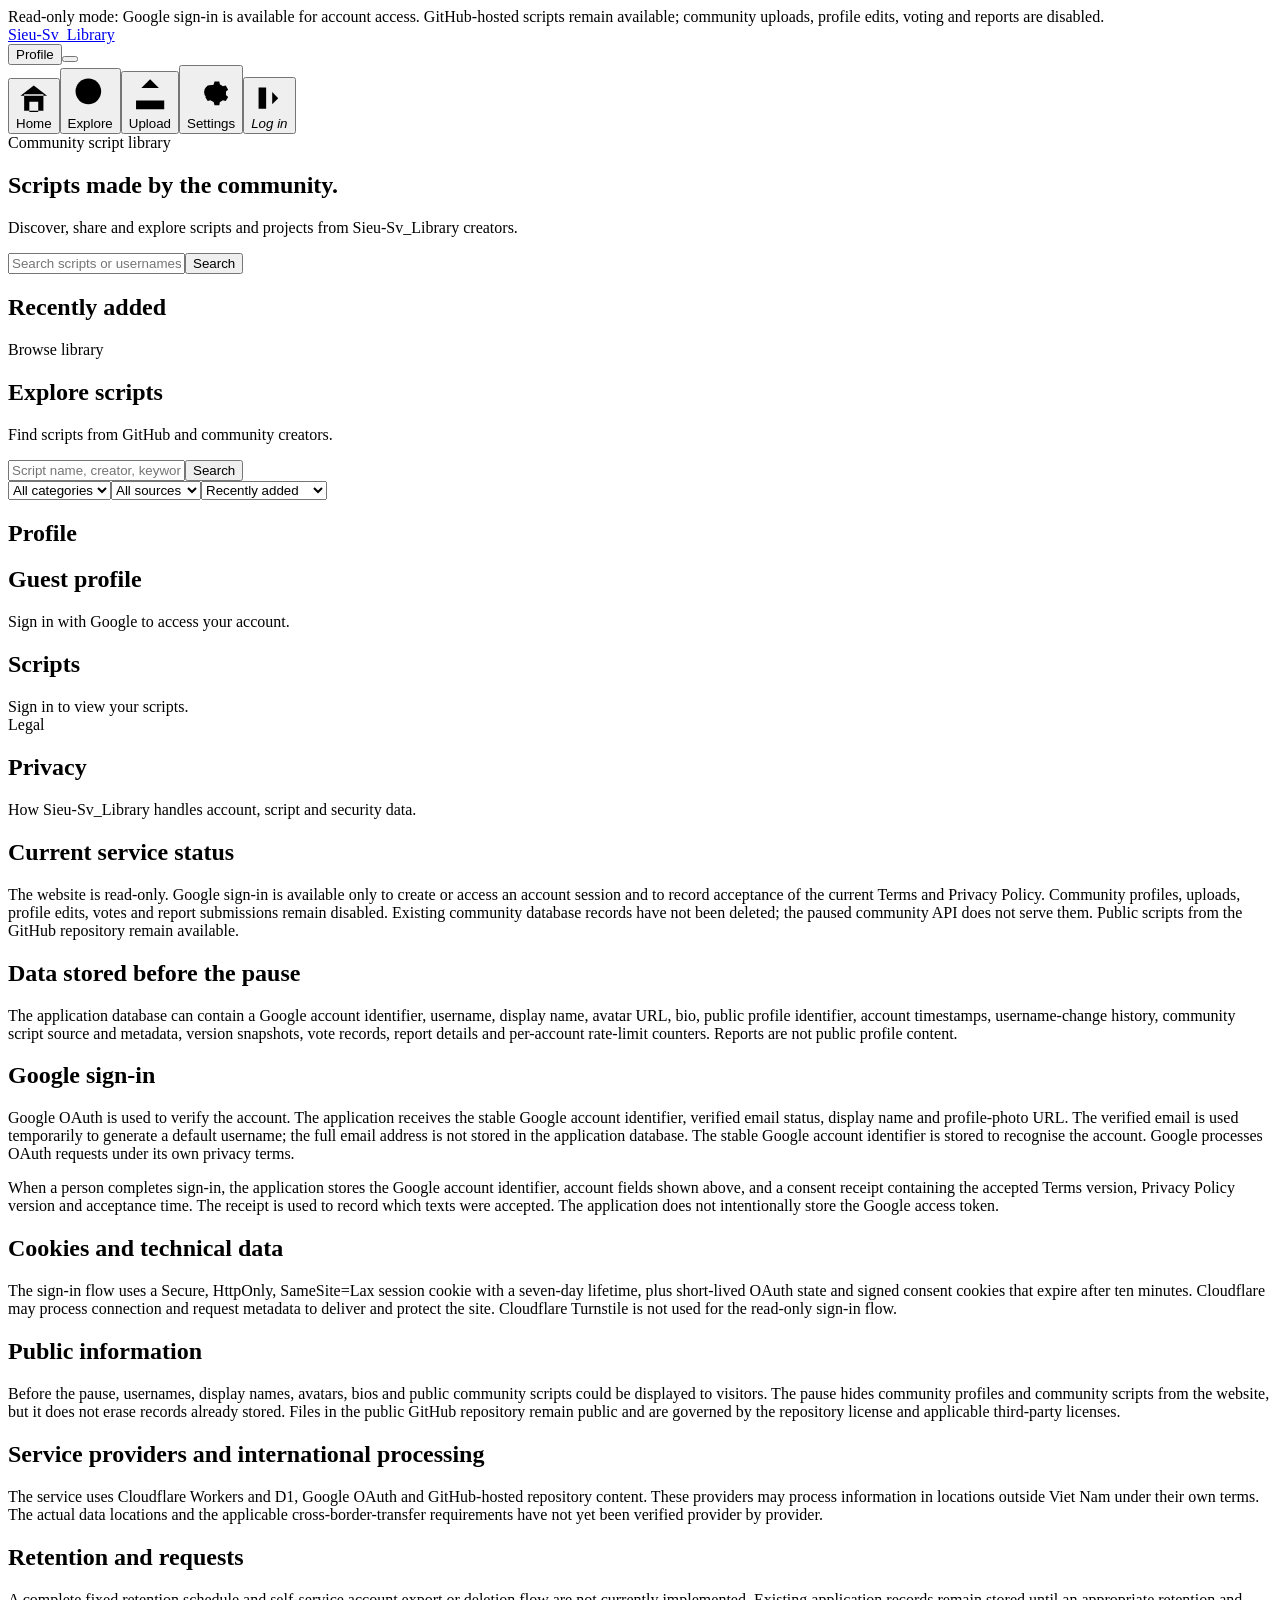
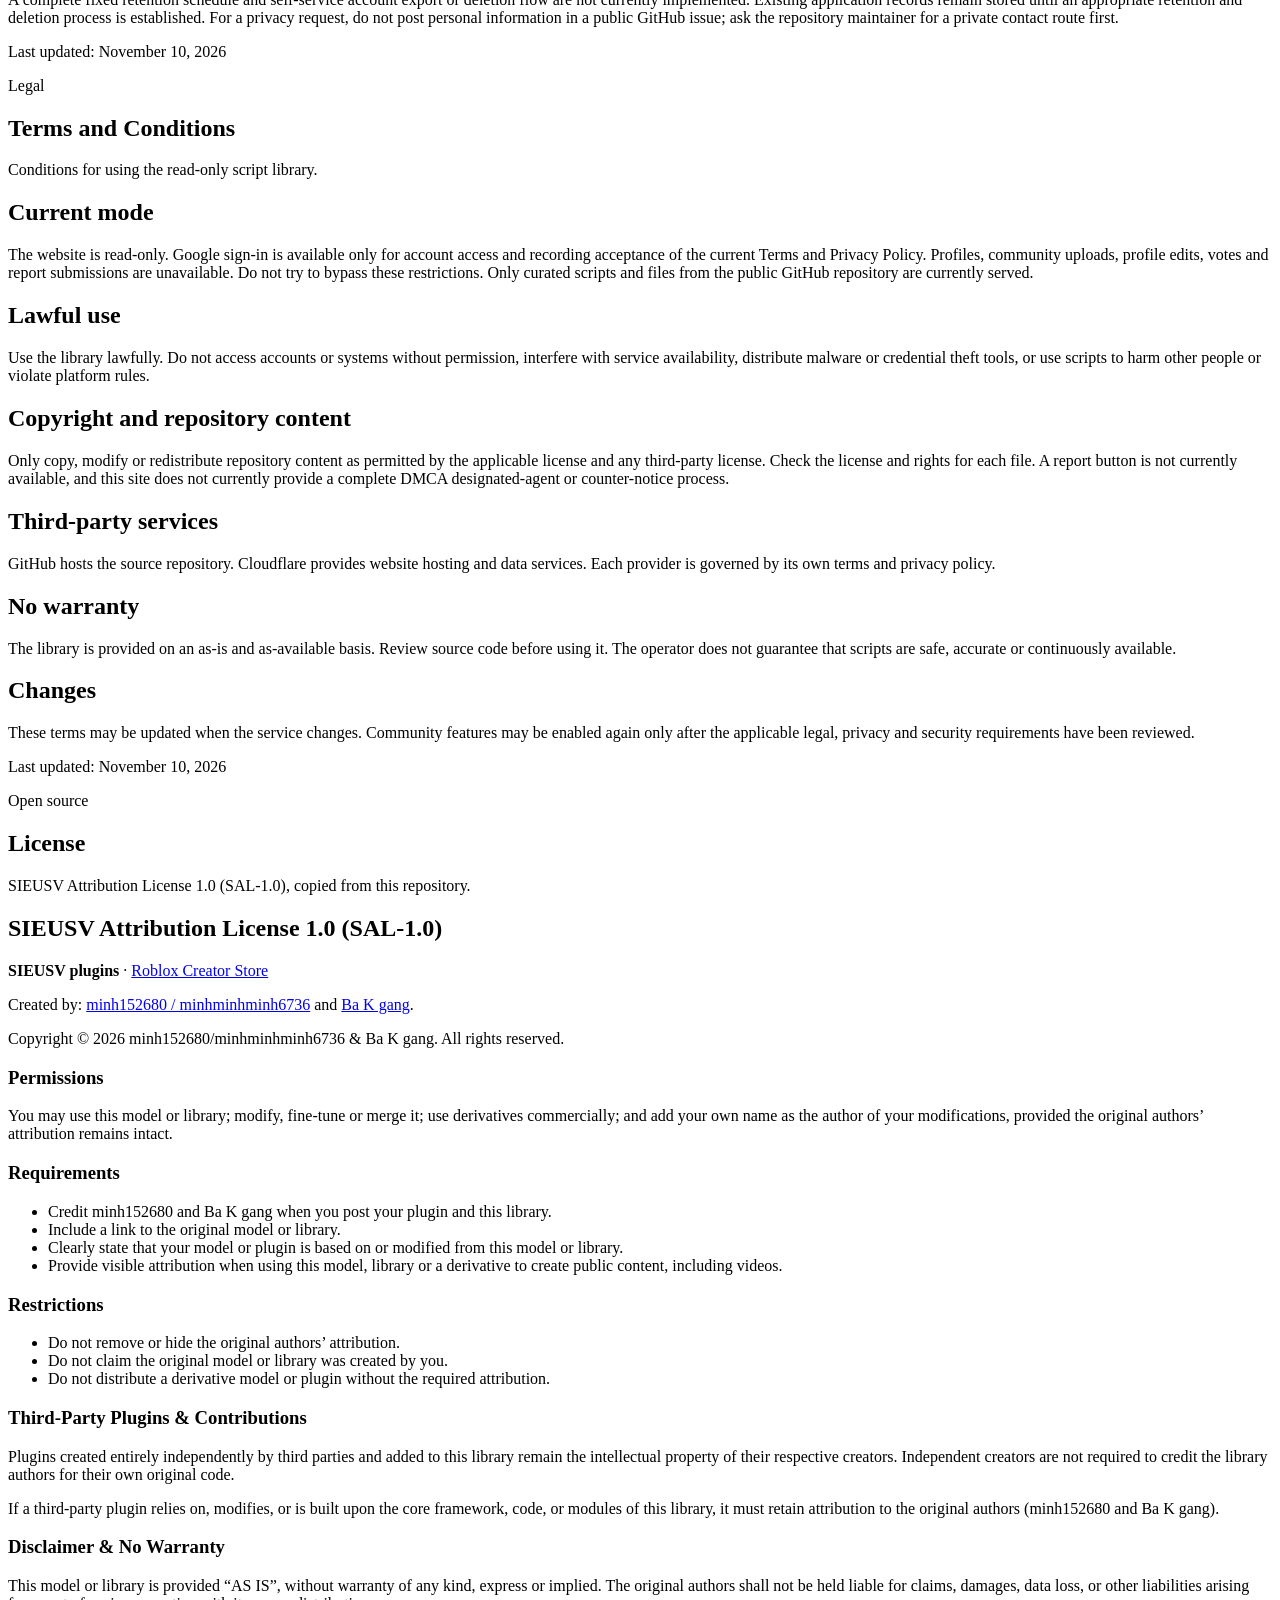
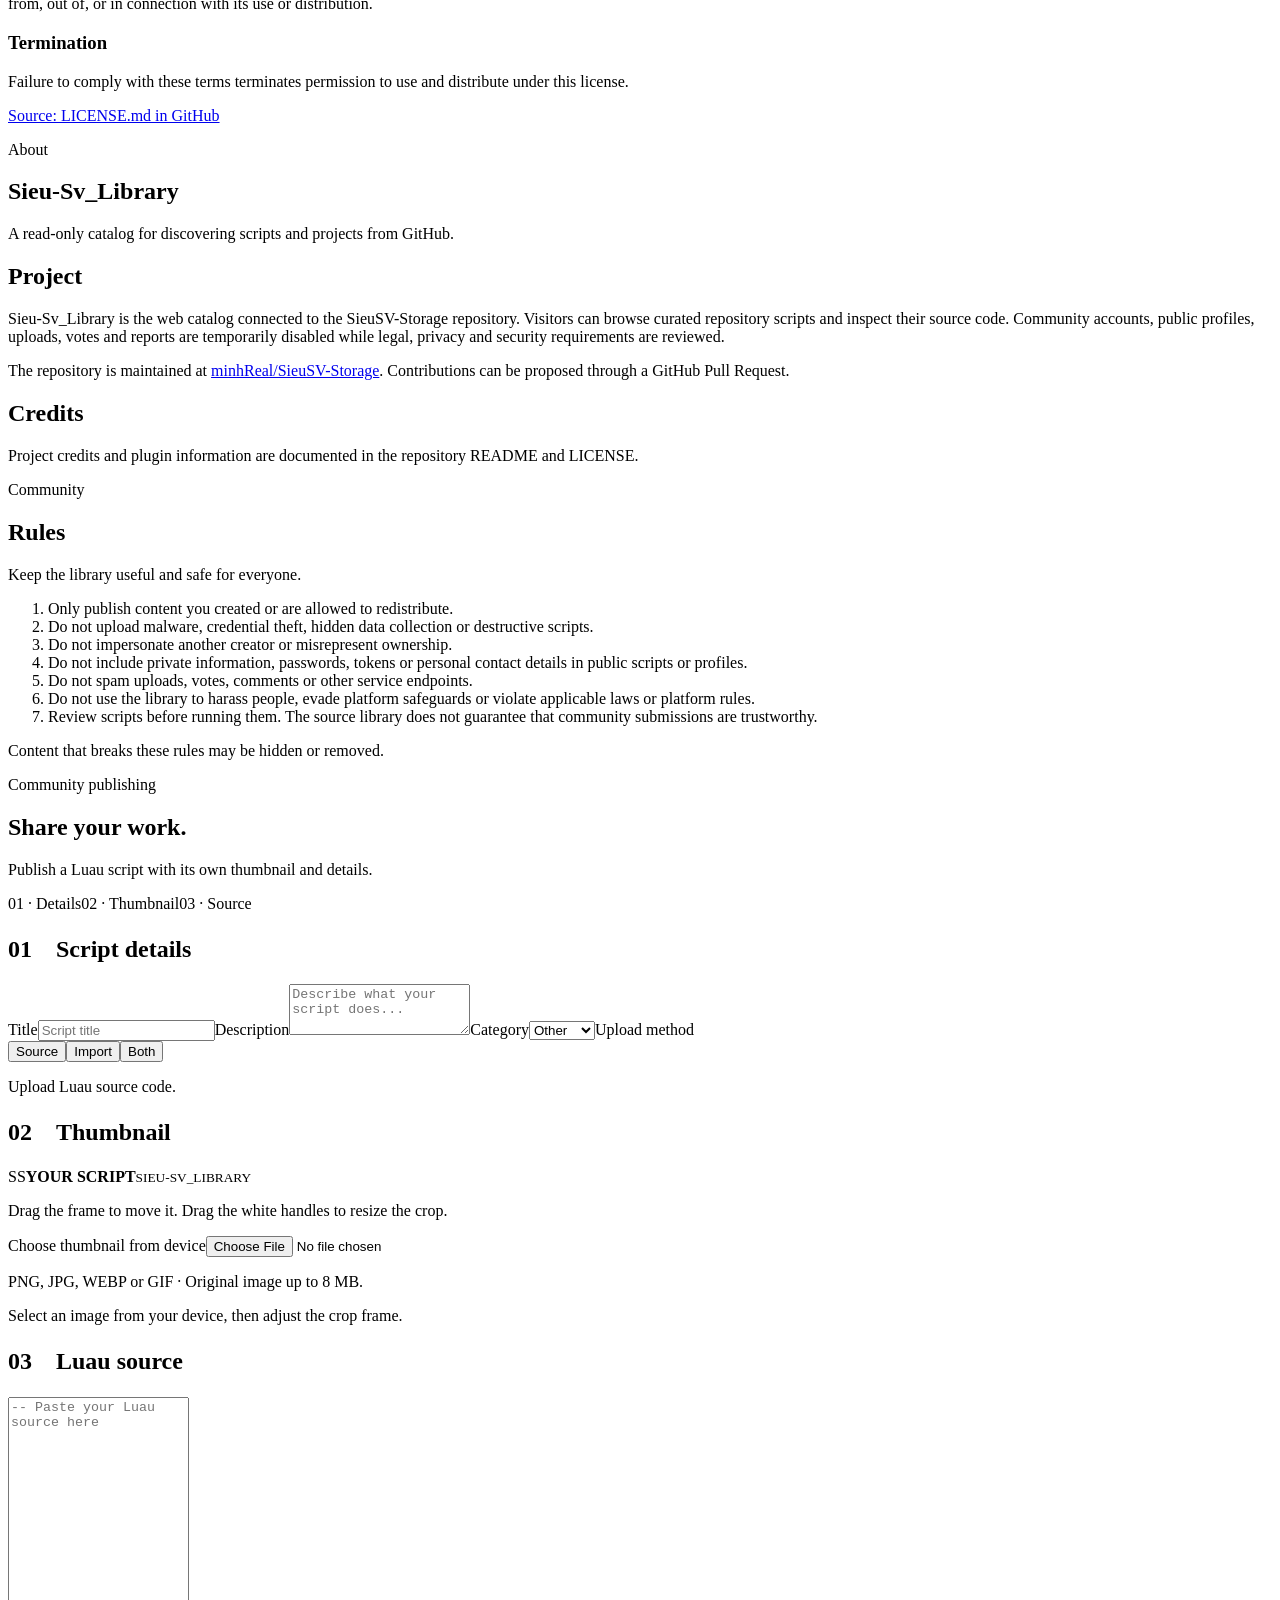
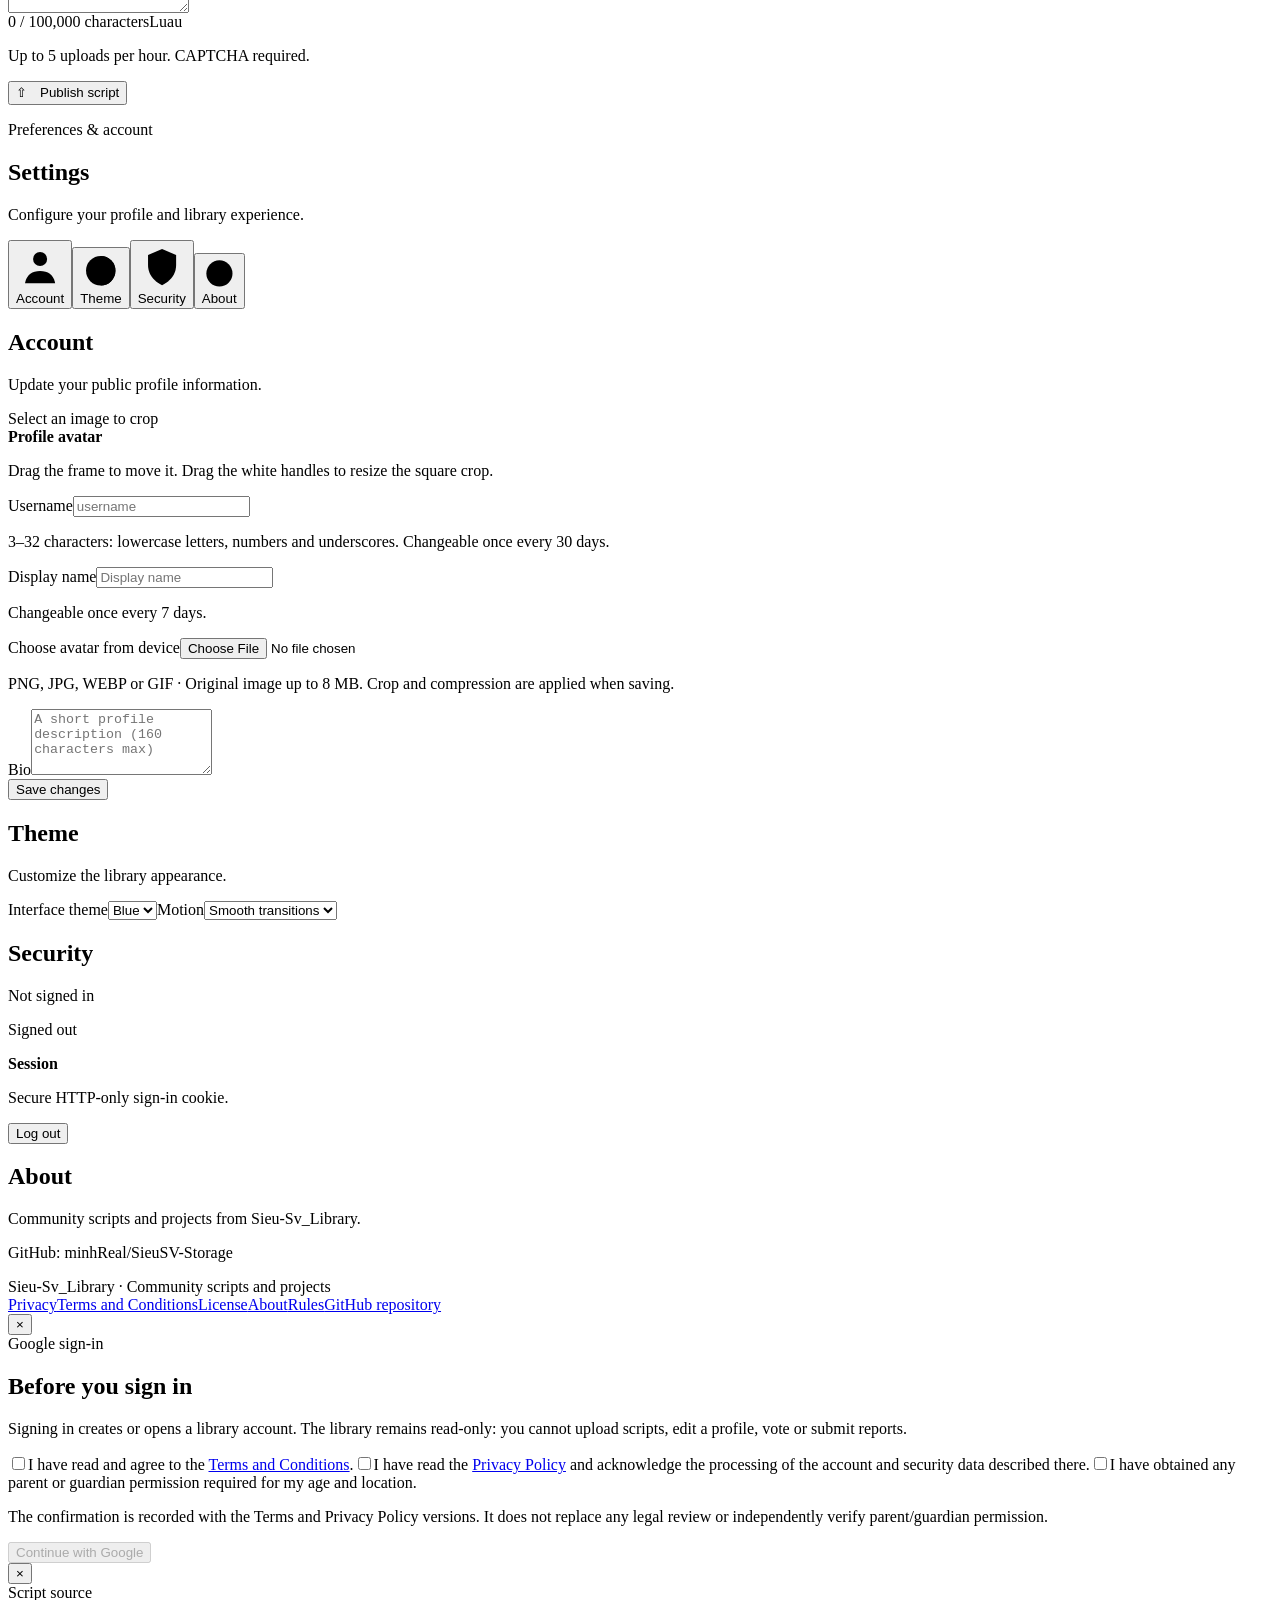
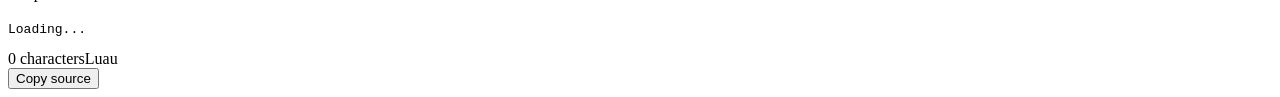
==== commit 955bdd20: "Add sign-in consent UI and update legal notices" ====
--- a/website/index.html
+++ b/website/index.html
@@ -1,17 +1,18 @@
 <html lang="en"><head><meta charset="utf-8"><meta name="viewport" content="width=device-width,initial-scale=1"><title>Sieu-Sv_Library</title>
-<link rel="stylesheet" href="https://sieu-sv-library-api.sieusv-storage-minhreal.workers.dev/assets/index.css"></head><body class="communityReadOnly"><div class="readOnlyNotice" role="status">Read-only mode: community accounts, uploads, profiles and voting are temporarily paused while the service is reviewed. GitHub-hosted scripts remain available.</div>
+<link rel="stylesheet" href="https://sieu-sv-library-api.sieusv-storage-minhreal.workers.dev/assets/index.css"></head><body class="communityReadOnly"><div class="readOnlyNotice" role="status">Read-only mode: Google sign-in is available for account access. GitHub-hosted scripts remain available; community uploads, profile edits, voting and reports are disabled.</div>
 <header class="top"><a class="brand" href="https://sieu-sv-library-api.sieusv-storage-minhreal.workers.dev/" id="brandHome">Sieu-Sv_Library</a><div class="topActions"><button class="btn" id="profileBtn">Profile</button><button class="btn tabsToggle" id="menu" aria-label="Open tabs" title="Tabs"><svg viewBox="0 0 24 24" aria-hidden="true"><path d="M4 6h16M4 12h16M4 18h16"/></svg></button></div><nav id="nav"><button data-page="home"><span class="navIcon"><svg viewBox="0 0 24 24" aria-hidden="true"><path d="m3 10 9-7 9 7M5.5 9v11h13V9M9 21v-7h6v7"/></svg></span>Home</button><button data-page="explore"><span class="navIcon"><svg viewBox="0 0 24 24" aria-hidden="true"><circle cx="10.8" cy="10.8" r="6.8"/><path d="m16 16 5 5"/></svg></span>Explore</button><button data-page="upload"><span class="navIcon"><svg viewBox="0 0 24 24" aria-hidden="true"><path d="M12 16V3m-5 5 5-5 5 5M4 15v5h16v-5"/></svg></span>Upload</button><button data-page="settings"><span class="navIcon"><svg viewBox="0 0 24 24" aria-hidden="true"><circle cx="12" cy="12" r="3.5"/><path d="m19.4 13.5 1.1.9-1.2 2.1-1.4-.4a7.7 7.7 0 0 1-1.5.9l-.3 1.5h-2.4l-.4-1.5a7.7 7.7 0 0 1-1.6-.9l-1.4.4-1.2-2.1 1.1-.9a7.2 7.2 0 0 1 0-1.8l-1.1-.9 1.2-2.1 1.4.4a7.7 7.7 0 0 1 1.6-.9l.4-1.5h2.4l.3 1.5a7.7 7.7 0 0 1 1.5.9l1.4-.4 1.2 2.1-1.1.9a7.2 7.2 0 0 1 0 1.8Z"/></svg></span>Settings</button><button id="logoutItem"><span class="navIcon"><svg viewBox="0 0 24 24" aria-hidden="true"><path d="M10 5H5v14h5M14 8l4 4-4 4M8 12h10"/></svg></span><i>Log in</i></button></nav></header>
 <main class="wrap">
 <section id="home" class="page active"><div class="hero"><div class="eyebrow">Community script library</div><h1>Scripts made by the community.</h1><p>Discover, share and explore scripts and projects from Sieu-Sv_Library creators.</p><div class="search"><input id="search" placeholder="Search scripts or usernames..."><button class="btn primary" id="searchBtn">Search</button></div></div><div class="head"><h2>Recently added</h2><span class="muted" id="count"></span></div><div class="grid" id="homeGrid"></div></section>
 <section id="explore" class="page"><div class="hero"><div class="eyebrow">Browse library</div><h1>Explore scripts</h1><p>Find scripts from GitHub and community creators.</p><div class="search"><input id="exploreSearch" placeholder="Script name, creator, keyword..."><button class="btn primary" id="exploreBtn">Search</button></div><div class="filters"><select id="exploreCategory" aria-label="Filter by category"><option value="all">All categories</option></select><select id="exploreOrigin" aria-label="Filter by source"><option value="all">All sources</option><option value="github">GitHub</option><option value="community">Community</option></select><select id="exploreSort" aria-label="Sort scripts"><option value="newest">Recently added</option><option value="updated">Recently updated</option><option value="popular">Most liked</option><option value="title">Title A-Z</option></select></div><p class="muted" id="exploreCount" aria-live="polite"></p></div><div class="grid" id="exploreGrid"></div></section>
 <section id="profile" class="page"><div class="head"><h2>Profile</h2></div><div class="profile" id="profileInfo"><h2>Guest profile</h2><p class="muted">Sign in with Google to access your account.</p></div><div class="head"><h2 id="profileScriptsTitle">Scripts</h2></div><div class="grid" id="profileGrid"><div class="empty">Sign in to view your scripts.</div></div></section>
-<section id="privacy" class="page infoPage"><div class="hero"><div class="eyebrow">Legal</div><h1>Privacy</h1><p>How Sieu-Sv_Library handles account, script and security data.</p></div><article class="profile legalText"><h2>Current service status</h2><p>The website is temporarily in read-only mode. Google sign-in, community profiles, uploads, votes and report submissions are disabled. Existing community database records have not been deleted; the paused community API no longer serves them. Public scripts from the GitHub repository remain available.</p><h2>Data stored before the pause</h2><p>The application database can contain a Google account identifier, username, display name, avatar URL, bio, public profile identifier, account timestamps, username-change history, community script source and metadata, version snapshots, vote records, report details and per-account rate-limit counters. Reports are not public profile content.</p><h2>Google sign-in</h2><p>Before the pause, Google OAuth was used to verify sign-in. The callback read the verified email field to create a default username, but the application database does not have a column for the full Google email address. The stable Google account identifier is stored to recognise the account. Google processes OAuth requests under its own privacy terms.</p><h2>Cookies and technical data</h2><p>The former sign-in flow used a Secure, HttpOnly, SameSite=Lax session cookie with a seven-day lifetime and a short-lived OAuth state cookie. Cloudflare may process connection and request metadata to deliver and protect the site. Cloudflare Turnstile was used to check submissions before community features were paused.</p><h2>Public information</h2><p>Before the pause, usernames, display names, avatars, bios and public community scripts could be displayed to visitors. The pause hides community profiles and community scripts from the website, but it does not erase records already stored. Files in the public GitHub repository remain public and are governed by the repository license and applicable third-party licenses.</p><h2>Service providers and international processing</h2><p>The service uses Cloudflare Workers and D1, Google OAuth and GitHub-hosted repository content. These providers may process information in locations outside Viet Nam under their own terms. The actual data locations and the applicable cross-border-transfer requirements have not yet been verified provider by provider.</p><h2>Retention and requests</h2><p>A complete fixed retention schedule and self-service account export or deletion flow are not currently implemented. Existing application records remain stored until an appropriate retention and deletion process is established. For a privacy request, do not post personal information in a public GitHub issue; ask the repository maintainer for a private contact route first.</p><p class="muted">Last updated: November 7, 2026</p></article></section>
-<section id="terms" class="page infoPage"><div class="hero"><div class="eyebrow">Legal</div><h1>Terms and Conditions</h1><p>Conditions for using the read-only script library.</p></div><article class="profile legalText"><h2>Current mode</h2><p>The website is temporarily read-only. Sign-in, profiles, community uploads, edits, votes and report submissions are unavailable. Do not try to bypass these restrictions. Only curated scripts and files from the public GitHub repository are currently served.</p><h2>Lawful use</h2><p>Use the library lawfully. Do not access accounts or systems without permission, interfere with service availability, distribute malware or credential theft tools, or use scripts to harm other people or violate platform rules.</p><h2>Copyright and repository content</h2><p>Only copy, modify or redistribute repository content as permitted by the applicable license and any third-party license. Check the license and rights for each file. A report button is not currently available, and this site does not currently provide a complete DMCA designated-agent or counter-notice process.</p><h2>Third-party services</h2><p>GitHub hosts the source repository. Cloudflare provides website hosting and data services. Each provider is governed by its own terms and privacy policy.</p><h2>No warranty</h2><p>The library is provided on an as-is and as-available basis. Review source code before using it. The operator does not guarantee that scripts are safe, accurate or continuously available.</p><h2>Changes</h2><p>These terms may be updated when the service changes. Community features may be enabled again only after the applicable legal, privacy and security requirements have been reviewed.</p><p class="muted">Last updated: November 7, 2026</p></article></section>
+<section id="privacy" class="page infoPage"><div class="hero"><div class="eyebrow">Legal</div><h1>Privacy</h1><p>How Sieu-Sv_Library handles account, script and security data.</p></div><article class="profile legalText"><h2>Current service status</h2><p>The website is read-only. Google sign-in is available only to create or access an account session and to record acceptance of the current Terms and Privacy Policy. Community profiles, uploads, profile edits, votes and report submissions remain disabled. Existing community database records have not been deleted; the paused community API does not serve them. Public scripts from the GitHub repository remain available.</p><h2>Data stored before the pause</h2><p>The application database can contain a Google account identifier, username, display name, avatar URL, bio, public profile identifier, account timestamps, username-change history, community script source and metadata, version snapshots, vote records, report details and per-account rate-limit counters. Reports are not public profile content.</p><h2>Google sign-in</h2><p>Google OAuth is used to verify the account. The application receives the stable Google account identifier, verified email status, display name and profile-photo URL. The verified email is used temporarily to generate a default username; the full email address is not stored in the application database. The stable Google account identifier is stored to recognise the account. Google processes OAuth requests under its own privacy terms.</p><p>When a person completes sign-in, the application stores the Google account identifier, account fields shown above, and a consent receipt containing the accepted Terms version, Privacy Policy version and acceptance time. The receipt is used to record which texts were accepted. The application does not intentionally store the Google access token.</p><h2>Cookies and technical data</h2><p>The sign-in flow uses a Secure, HttpOnly, SameSite=Lax session cookie with a seven-day lifetime, plus short-lived OAuth state and signed consent cookies that expire after ten minutes. Cloudflare may process connection and request metadata to deliver and protect the site. Cloudflare Turnstile is not used for the read-only sign-in flow.</p><h2>Public information</h2><p>Before the pause, usernames, display names, avatars, bios and public community scripts could be displayed to visitors. The pause hides community profiles and community scripts from the website, but it does not erase records already stored. Files in the public GitHub repository remain public and are governed by the repository license and applicable third-party licenses.</p><h2>Service providers and international processing</h2><p>The service uses Cloudflare Workers and D1, Google OAuth and GitHub-hosted repository content. These providers may process information in locations outside Viet Nam under their own terms. The actual data locations and the applicable cross-border-transfer requirements have not yet been verified provider by provider.</p><h2>Retention and requests</h2><p>A complete fixed retention schedule and self-service account export or deletion flow are not currently implemented. Existing application records remain stored until an appropriate retention and deletion process is established. For a privacy request, do not post personal information in a public GitHub issue; ask the repository maintainer for a private contact route first.</p><p class="muted">Last updated: November 10, 2026</p></article></section>
+<section id="terms" class="page infoPage"><div class="hero"><div class="eyebrow">Legal</div><h1>Terms and Conditions</h1><p>Conditions for using the read-only script library.</p></div><article class="profile legalText"><h2>Current mode</h2><p>The website is read-only. Google sign-in is available only for account access and recording acceptance of the current Terms and Privacy Policy. Profiles, community uploads, profile edits, votes and report submissions are unavailable. Do not try to bypass these restrictions. Only curated scripts and files from the public GitHub repository are currently served.</p><h2>Lawful use</h2><p>Use the library lawfully. Do not access accounts or systems without permission, interfere with service availability, distribute malware or credential theft tools, or use scripts to harm other people or violate platform rules.</p><h2>Copyright and repository content</h2><p>Only copy, modify or redistribute repository content as permitted by the applicable license and any third-party license. Check the license and rights for each file. A report button is not currently available, and this site does not currently provide a complete DMCA designated-agent or counter-notice process.</p><h2>Third-party services</h2><p>GitHub hosts the source repository. Cloudflare provides website hosting and data services. Each provider is governed by its own terms and privacy policy.</p><h2>No warranty</h2><p>The library is provided on an as-is and as-available basis. Review source code before using it. The operator does not guarantee that scripts are safe, accurate or continuously available.</p><h2>Changes</h2><p>These terms may be updated when the service changes. Community features may be enabled again only after the applicable legal, privacy and security requirements have been reviewed.</p><p class="muted">Last updated: November 10, 2026</p></article></section>
 <section id="license" class="page infoPage"><div class="hero"><div class="eyebrow">Open source</div><h1>License</h1><p>SIEUSV Attribution License 1.0 (SAL-1.0), copied from this repository.</p></div><article class="profile legalText"><h2>SIEUSV Attribution License 1.0 (SAL-1.0)</h2><p><b>SIEUSV plugins</b> · <a href="https://create.roblox.com/store/asset/124980373269733/SIEUSV-plugins-BETA" target="_blank" rel="noopener noreferrer">Roblox Creator Store</a></p><p>Created by: <a href="https://www.youtube.com/@minh15268O" target="_blank" rel="noopener noreferrer">minh152680 / minhminhminh6736</a> and <a href="https://www.roblox.com/communities/434674101/Ba-K-gang#!/about" target="_blank" rel="noopener noreferrer">Ba K gang</a>.</p><p>Copyright © 2026 minh152680/minhminhminh6736 &amp; Ba K gang. All rights reserved.</p><h3>Permissions</h3><p>You may use this model or library; modify, fine-tune or merge it; use derivatives commercially; and add your own name as the author of your modifications, provided the original authors’ attribution remains intact.</p><h3>Requirements</h3><ul><li>Credit minh152680 and Ba K gang when you post your plugin and this library.</li><li>Include a link to the original model or library.</li><li>Clearly state that your model or plugin is based on or modified from this model or library.</li><li>Provide visible attribution when using this model, library or a derivative to create public content, including videos.</li></ul><h3>Restrictions</h3><ul><li>Do not remove or hide the original authors’ attribution.</li><li>Do not claim the original model or library was created by you.</li><li>Do not distribute a derivative model or plugin without the required attribution.</li></ul><h3>Third-Party Plugins &amp; Contributions</h3><p>Plugins created entirely independently by third parties and added to this library remain the intellectual property of their respective creators. Independent creators are not required to credit the library authors for their own original code.</p><p>If a third-party plugin relies on, modifies, or is built upon the core framework, code, or modules of this library, it must retain attribution to the original authors (minh152680 and Ba K gang).</p><h3>Disclaimer &amp; No Warranty</h3><p>This model or library is provided “AS IS”, without warranty of any kind, express or implied. The original authors shall not be held liable for claims, damages, data loss, or other liabilities arising from, out of, or in connection with its use or distribution.</p><h3>Termination</h3><p>Failure to comply with these terms terminates permission to use and distribute under this license.</p><p><a href="https://github.com/minhReal/SieuSV-Storage/blob/main/LICENSE.md" target="_blank" rel="noopener noreferrer">Source: LICENSE.md in GitHub</a></p></article></section>
 <section id="about" class="page infoPage"><div class="hero"><div class="eyebrow">About</div><h1>Sieu-Sv_Library</h1><p>A read-only catalog for discovering scripts and projects from GitHub.</p></div><article class="profile legalText"><h2>Project</h2><p>Sieu-Sv_Library is the web catalog connected to the SieuSV-Storage repository. Visitors can browse curated repository scripts and inspect their source code. Community accounts, public profiles, uploads, votes and reports are temporarily disabled while legal, privacy and security requirements are reviewed.</p><p>The repository is maintained at <a href="https://github.com/minhReal/SieuSV-Storage" target="_blank" rel="noopener noreferrer">minhReal/SieuSV-Storage</a>. Contributions can be proposed through a GitHub Pull Request.</p><h2>Credits</h2><p>Project credits and plugin information are documented in the repository README and LICENSE.</p></article></section>
 <section id="rules" class="page infoPage"><div class="hero"><div class="eyebrow">Community</div><h1>Rules</h1><p>Keep the library useful and safe for everyone.</p></div><article class="profile legalText"><ol><li>Only publish content you created or are allowed to redistribute.</li><li>Do not upload malware, credential theft, hidden data collection or destructive scripts.</li><li>Do not impersonate another creator or misrepresent ownership.</li><li>Do not include private information, passwords, tokens or personal contact details in public scripts or profiles.</li><li>Do not spam uploads, votes, comments or other service endpoints.</li><li>Do not use the library to harass people, evade platform safeguards or violate applicable laws or platform rules.</li><li>Review scripts before running them. The source library does not guarantee that community submissions are trustworthy.</li></ol><p>Content that breaks these rules may be hidden or removed.</p></article></section>
 <section id="upload" class="page"><div class="uploadHero"><div class="eyebrow">Community publishing</div><h1>Share your work.</h1><p>Publish a Luau script with its own thumbnail and details.</p><div class="uploadSteps"><span>01 · Details</span><span>02 · Thumbnail</span><span id="uploadStep3">03 · Source</span><span id="uploadStep4" hidden>04 · String Import</span></div></div><form class="uploadForm" id="uploadForm"><div class="uploadSection"><h2>01　Script details</h2><label for="uploadTitle">Title</label><input id="uploadTitle" maxlength="80" required placeholder="Script title"><label for="uploadDescription">Description</label><textarea id="uploadDescription" maxlength="500" rows="3" placeholder="Describe what your script does..."></textarea><label for="uploadCategory">Category</label><select id="uploadCategory"><option>Other</option><option>Utility</option><option>UI</option><option>Game</option><option>Module</option><option>Tool</option></select><label>Upload method</label><div class="methodPicker" id="uploadMethodPicker" role="group" aria-label="Upload method"><button type="button" class="methodOption active" data-upload-method="source" aria-pressed="true">Source</button><button type="button" class="methodOption" data-upload-method="import" aria-pressed="false">Import</button><button type="button" class="methodOption" data-upload-method="both" aria-pressed="false">Both</button></div><p class="fieldHint" id="uploadMethodHint">Upload Luau source code.</p></div><div class="uploadSection"><h2>02　Thumbnail</h2><div class="cropStage thumbnailCropStage" id="thumbnailPreview"><div class="defaultThumb" id="thumbnailPlaceholder"><span>SS</span><b>YOUR SCRIPT</b><small>SIEU-SV_LIBRARY</small></div><img id="thumbnailPreviewImage" alt="" hidden><div class="cropShade" id="thumbnailCropShade" hidden></div><div class="cropSelection" id="thumbnailCropSelection" hidden><i class="cropHandle nw" data-handle="nw"></i><i class="cropHandle n" data-handle="n"></i><i class="cropHandle ne" data-handle="ne"></i><i class="cropHandle e" data-handle="e"></i><i class="cropHandle se" data-handle="se"></i><i class="cropHandle s" data-handle="s"></i><i class="cropHandle sw" data-handle="sw"></i><i class="cropHandle w" data-handle="w"></i></div></div><p class="fieldHint cropHelp">Drag the frame to move it. Drag the white handles to resize the crop.</p><label for="uploadThumbnailFile">Choose thumbnail from device</label><input id="uploadThumbnailFile" type="file" accept="image/png,image/jpeg,image/webp,image/gif"><p class="fieldHint">PNG, JPG, WEBP or GIF · Original image up to 8 MB.</p><p class="fieldHint">Select an image from your device, then adjust the crop frame.</p></div><div class="uploadSection" id="sourceSection"><h2>03　Luau source</h2><textarea class="sourceInput" id="uploadSource" required maxlength="100000" rows="14" spellcheck="false" placeholder="-- Paste your Luau source here"></textarea><div class="sourceFooter"><span id="sourceCount">0 / 100,000 characters</span><span>Luau</span></div></div><div class="uploadSection" id="importSection" hidden><h2>04　String Import</h2><div class="importToolbar"><span class="muted" id="partCount">1 Part</span><div class="importActions"><button class="btn" id="addPart" type="button">+ Add Part</button><button class="btn" id="removePart" type="button">− Remove Part</button></div></div><div id="importPartsList" class="importPartsList"></div><p class="fieldHint">Each Part stores one separate string. Maximum 20 Parts, 25,000 characters per Part and 200,000 characters total.</p></div><div class="uploadSubmit"><p class="muted" id="uploadStatus">Up to 5 uploads per hour. CAPTCHA required.</p><div class="cf-turnstile" data-sitekey="0x4AAAAAAFuWVf1dY6h0mp1G" data-theme="dark" data-action="upload"></div><button class="btn primary" type="submit">⇧　Publish script</button></div></form></section>
 <section id="settings" class="page"><div class="settingsHeading"><div class="eyebrow">Preferences & account</div><h1>Settings</h1><p>Configure your profile and library experience.</p></div><div class="settingsLayout"><aside class="settingsTabs"><button class="active" data-setting="account"><span class="settingsIcon"><svg viewBox="0 0 24 24" aria-hidden="true"><circle cx="12" cy="8" r="3.5"/><path d="M4.5 20c.8-4 3.3-6 7.5-6s6.7 2 7.5 6"/></svg></span>Account</button><button data-setting="theme"><span class="settingsIcon"><svg viewBox="0 0 24 24" aria-hidden="true"><circle cx="12" cy="12" r="8.5"/><path d="M12 3.5v17a8.5 8.5 0 0 0 0-17Z"/></svg></span>Theme</button><button data-setting="security"><span class="settingsIcon"><svg viewBox="0 0 24 24" aria-hidden="true"><path d="M12 3 19 6v5c0 4.5-2.5 7.8-7 10-4.5-2.2-7-5.5-7-10V6l7-3Z"/><path d="m9 12 2 2 4-4"/></svg></span>Security</button><button data-setting="about"><span class="settingsIcon"><svg viewBox="0 0 24 24" aria-hidden="true"><circle cx="12" cy="12" r="9"/><path d="M12 11v5M12 8h.01"/></svg></span>About</button></aside><div class="settingsContent"><section class="settingsPane active" id="setting-account"><h2>Account</h2><p class="muted">Update your public profile information.</p><div class="avatarEditor"><div class="cropStage avatarCropStage" id="avatarCropStage"><div class="cropPlaceholder" id="avatarCropPlaceholder">Select an image to crop</div><img id="settingsAvatar" src="" alt="Avatar preview" hidden><div class="cropShade" id="avatarCropShade" hidden></div><div class="cropSelection" id="avatarCropSelection" hidden><i class="cropHandle nw" data-handle="nw"></i><i class="cropHandle n" data-handle="n"></i><i class="cropHandle ne" data-handle="ne"></i><i class="cropHandle e" data-handle="e"></i><i class="cropHandle se" data-handle="se"></i><i class="cropHandle s" data-handle="s"></i><i class="cropHandle sw" data-handle="sw"></i><i class="cropHandle w" data-handle="w"></i></div></div><div><b>Profile avatar</b><p class="fieldHint cropHelp">Drag the frame to move it. Drag the white handles to resize the square crop.</p></div></div><form id="accountForm"><label>Username</label><input id="usernameInput" maxlength="32" minlength="3" autocomplete="username" placeholder="username"><p class="fieldHint" id="usernameHint">3–32 characters: lowercase letters, numbers and underscores. Changeable once every 30 days.</p><label>Display name</label><input id="displayNameInput" maxlength="40" placeholder="Display name"><p class="fieldHint" id="displayNameHint">Changeable once every 7 days.</p><label>Choose avatar from device</label><input id="avatarFile" type="file" accept="image/png,image/jpeg,image/webp,image/gif"><p class="fieldHint">PNG, JPG, WEBP or GIF · Original image up to 8 MB. Crop and compression are applied when saving.</p><label>Bio</label><textarea id="bioInput" rows="4" maxlength="160" placeholder="A short profile description (160 characters max)"></textarea><div class="formActions"><span class="muted" id="accountStatus"></span><button class="btn primary" type="submit">Save changes</button></div></form></section><section class="settingsPane" id="setting-theme"><h2>Theme</h2><p class="muted">Customize the library appearance.</p><label>Interface theme</label><select id="themeMode"><option value="blue">Blue</option></select><label>Motion</label><select id="motionMode"><option value="smooth">Smooth transitions</option><option value="reduced">Reduced motion</option></select><p class="muted" id="themeStatus"></p></section><section class="settingsPane" id="setting-security"><h2>Security</h2><p class="muted" id="securityIdentity">Not signed in</p><p class="muted" id="securityState">Signed out</p><div class="securityCard"><b>Session</b><p class="muted">Secure HTTP-only sign-in cookie.</p><button class="btn" id="securityLogout">Log out</button></div></section><section class="settingsPane" id="setting-about"><h2>About</h2><p class="muted">Community scripts and projects from Sieu-Sv_Library.</p><p class="muted">GitHub: minhReal/SieuSV-Storage</p></section></div></div></section>
 <footer class="foot">Sieu-Sv_Library · Community scripts and projects<br><span class="footerLinks"><a href="?page=privacy" data-info-page="privacy">Privacy</a><a href="?page=terms" data-info-page="terms">Terms and Conditions</a><a href="?page=license" data-info-page="license">License</a><a href="?page=about" data-info-page="about">About</a><a href="?page=rules" data-info-page="rules">Rules</a><a href="https://github.com/minhReal/SieuSV-Storage" target="_blank" rel="noopener noreferrer">GitHub repository</a></span></footer></main>
+<div class="modal" id="consentModal" role="dialog" aria-modal="true" aria-labelledby="consentTitle"><div class="dialog consentDialog"><button class="close" id="consentClose" type="button" aria-label="Close">×</button><div class="eyebrow">Google sign-in</div><h2 id="consentTitle">Before you sign in</h2><p class="muted">Signing in creates or opens a library account. The library remains read-only: you cannot upload scripts, edit a profile, vote or submit reports.</p><label class="consentChoice"><input type="checkbox" id="consentTerms"><span>I have read and agree to the <a href="/?page=terms" target="_blank" rel="noopener noreferrer">Terms and Conditions</a>.</span></label><label class="consentChoice"><input type="checkbox" id="consentPrivacy"><span>I have read the <a href="/?page=privacy" target="_blank" rel="noopener noreferrer">Privacy Policy</a> and acknowledge the processing of the account and security data described there.</span></label><label class="consentChoice"><input type="checkbox" id="consentGuardian"><span>I have obtained any parent or guardian permission required for my age and location.</span></label><p class="fieldHint">The confirmation is recorded with the Terms and Privacy Policy versions. It does not replace any legal review or independently verify parent/guardian permission.</p><p class="muted" id="consentStatus" role="status"></p><button class="btn primary" id="consentContinue" type="button" disabled>Continue with Google</button></div></div>
 <div class="modal" id="modal"><div class="dialog"><button class="close" id="close">×</button><div class="eyebrow">Script source</div><h2 id="modalTitle"></h2><p class="muted" id="modalInfo"></p><pre id="source">Loading...</pre><div class="sourceFooter"><span id="modalCharCount">0 characters</span><span>Luau</span></div><button class="btn primary" id="copy">Copy source</button></div></div>
 <script src="https://sieu-sv-library-api.sieusv-storage-minhreal.workers.dev/assets/index.js"></script><script src="https://challenges.cloudflare.com/turnstile/v0/api.js" async defer></script></body></html>
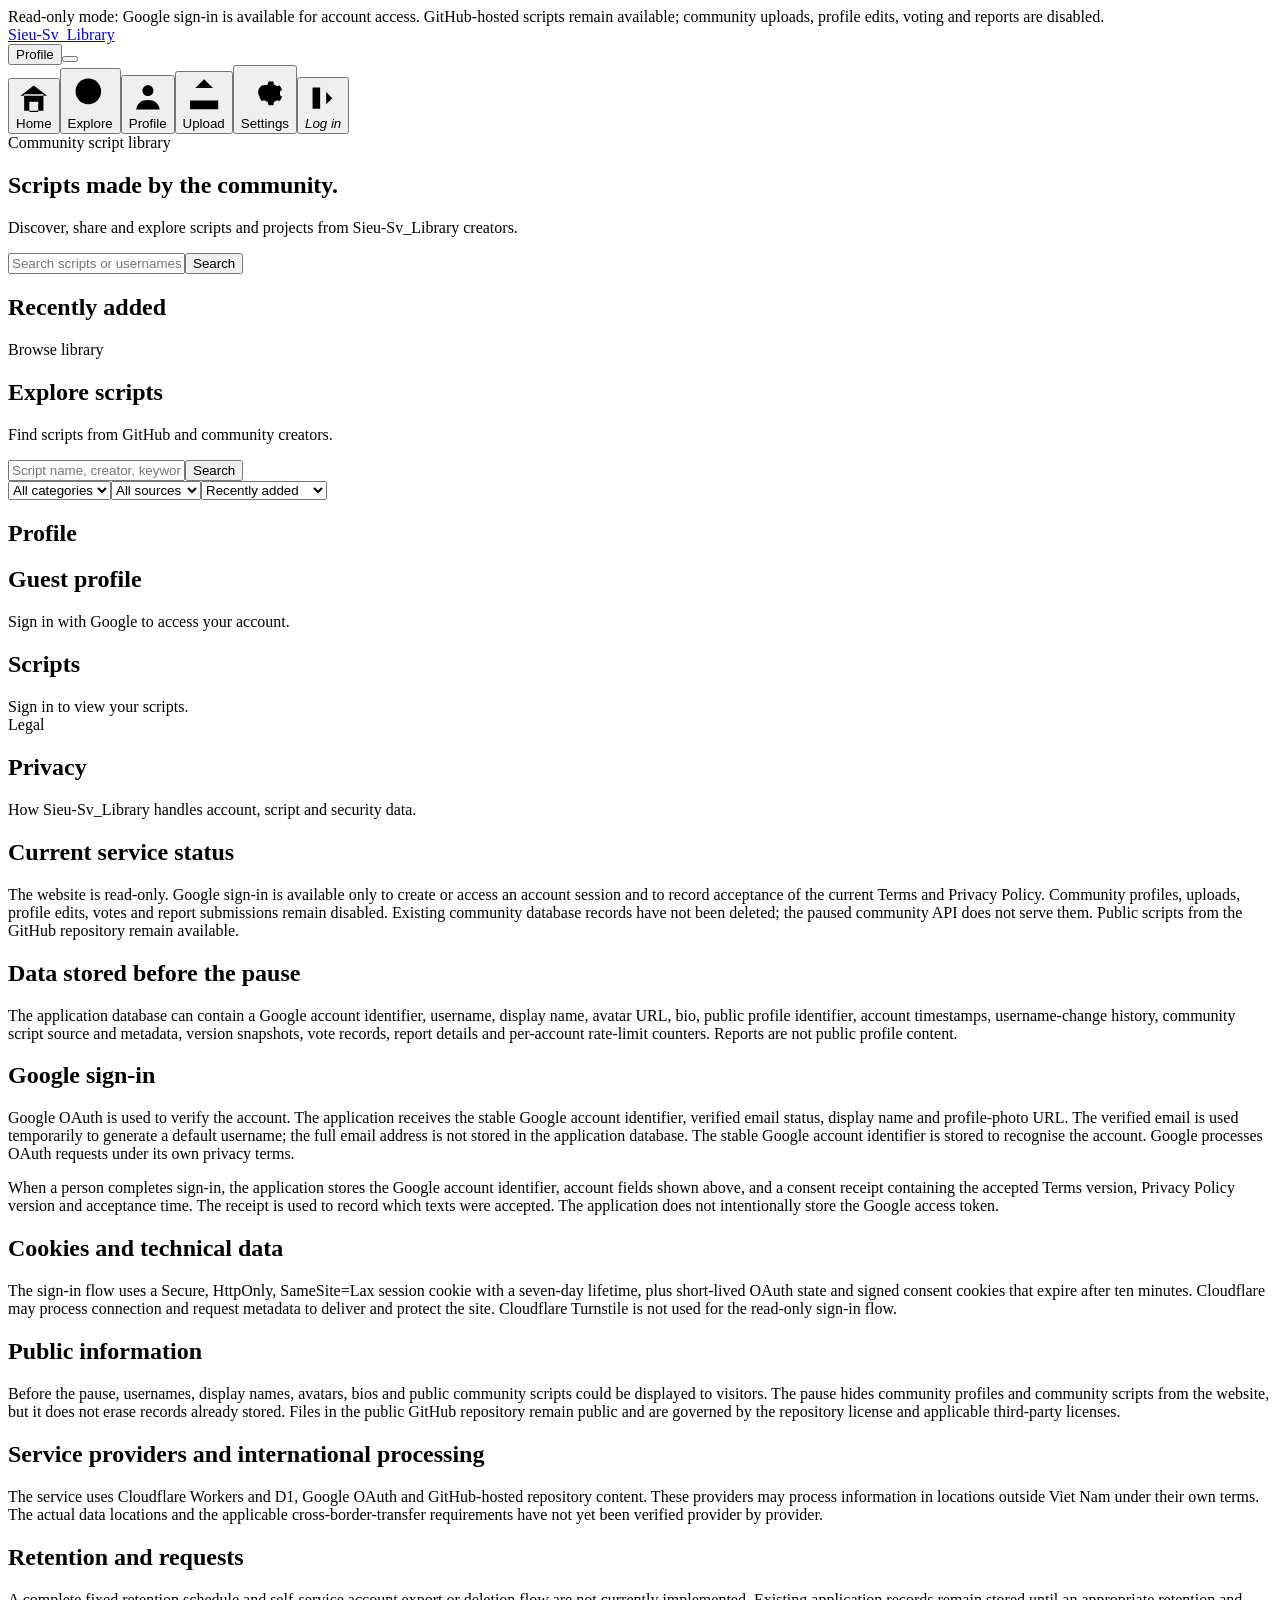
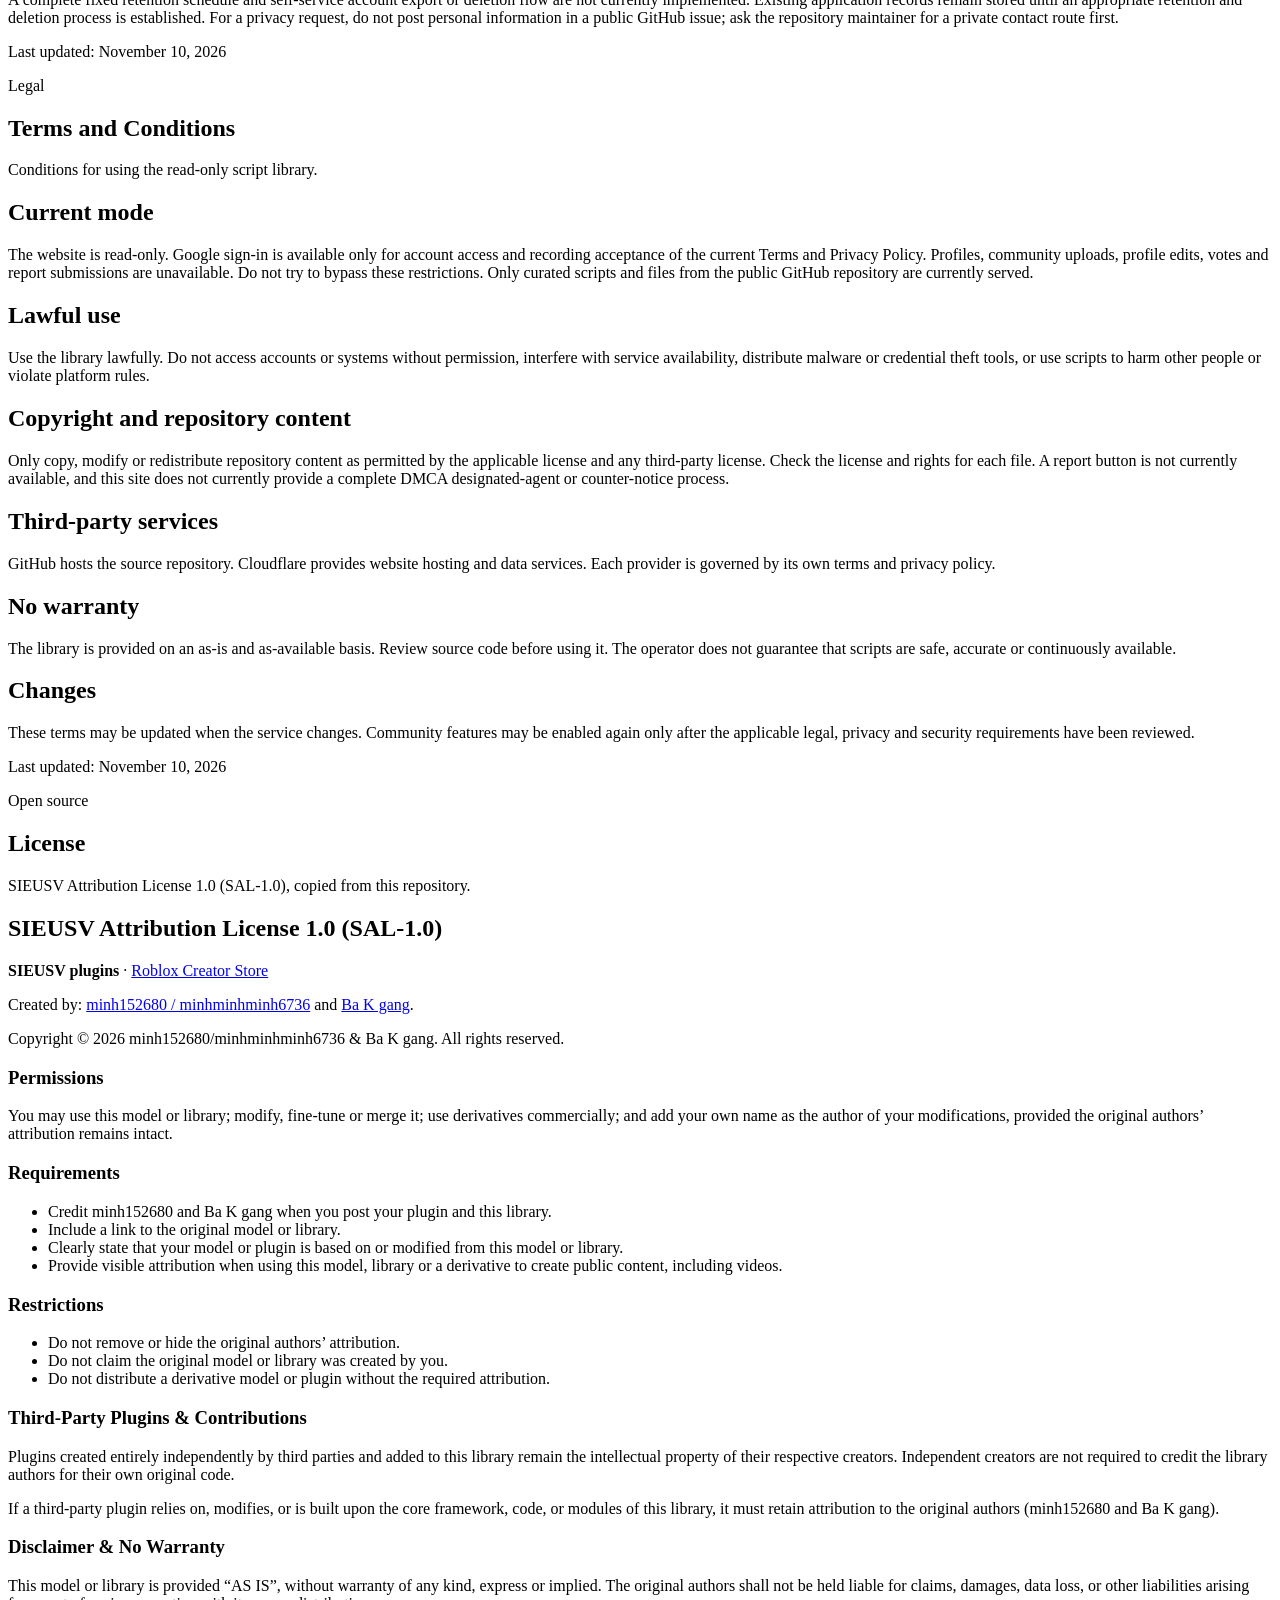
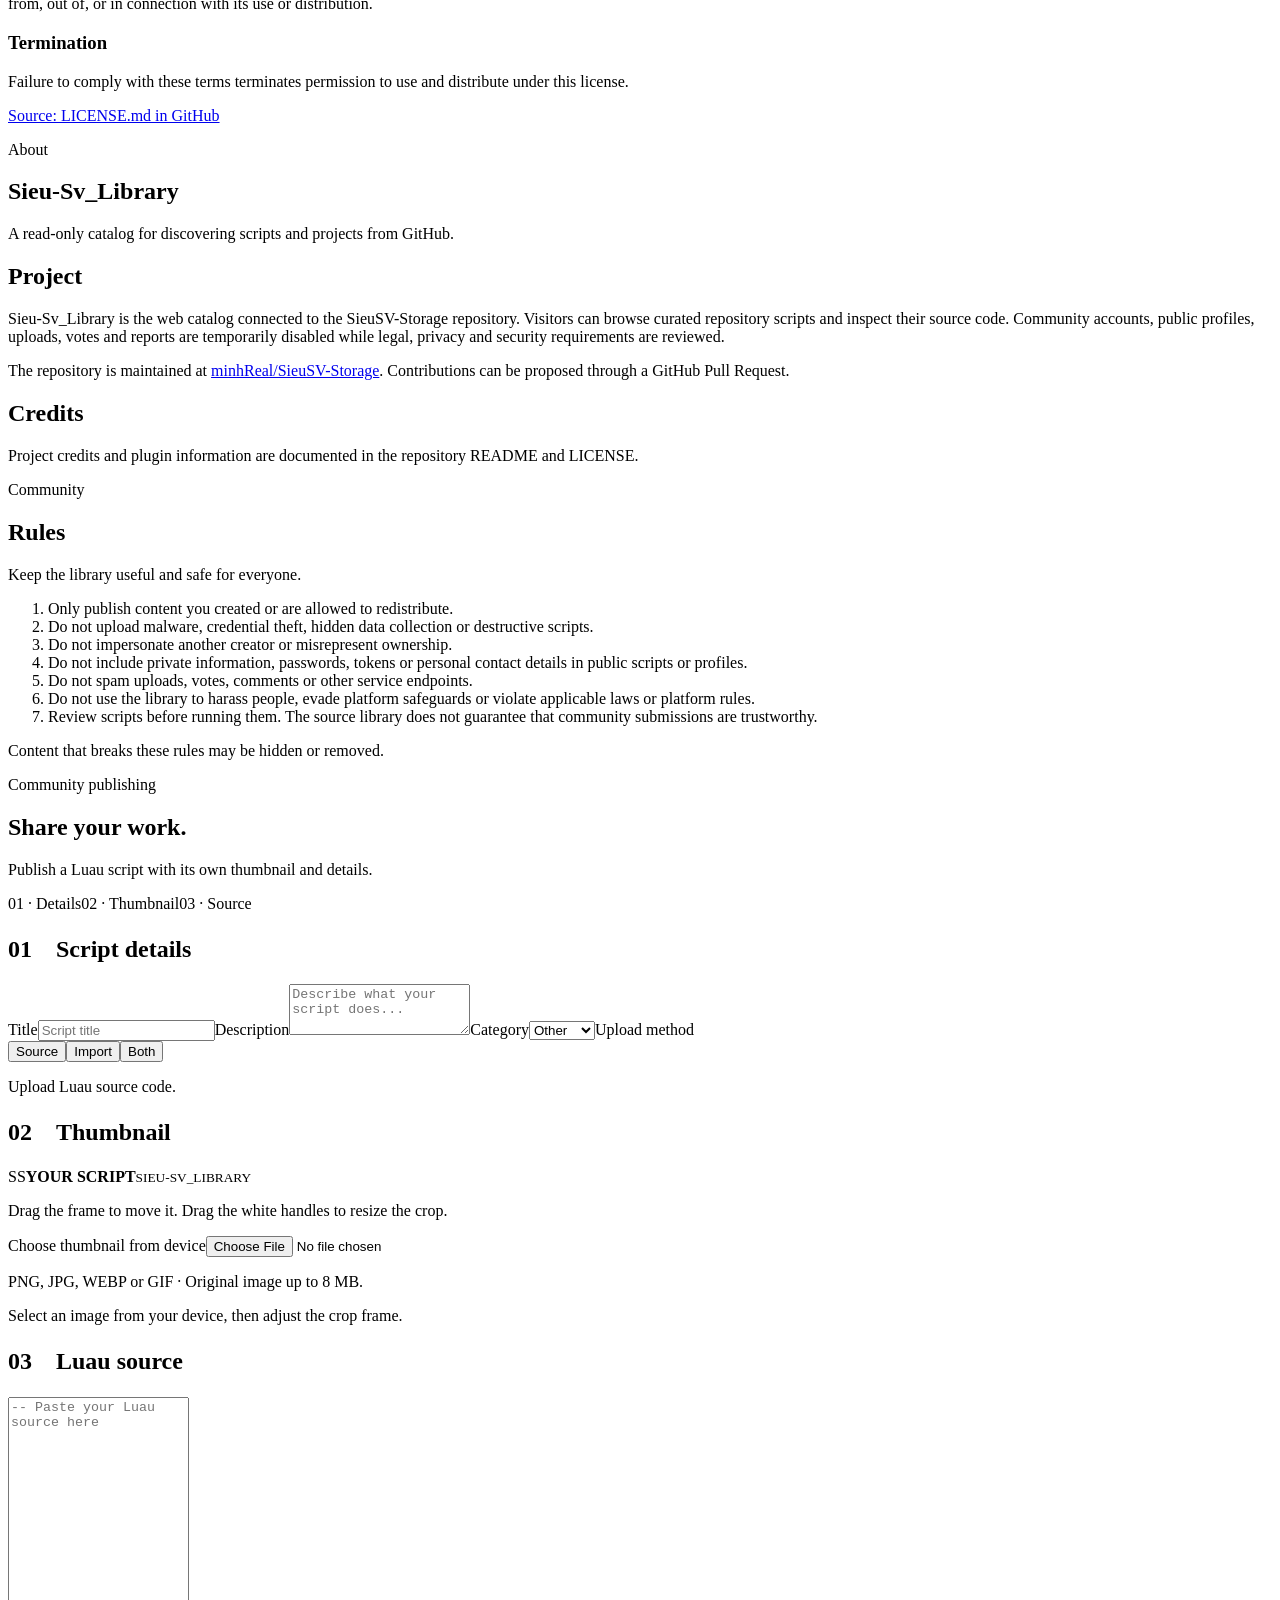
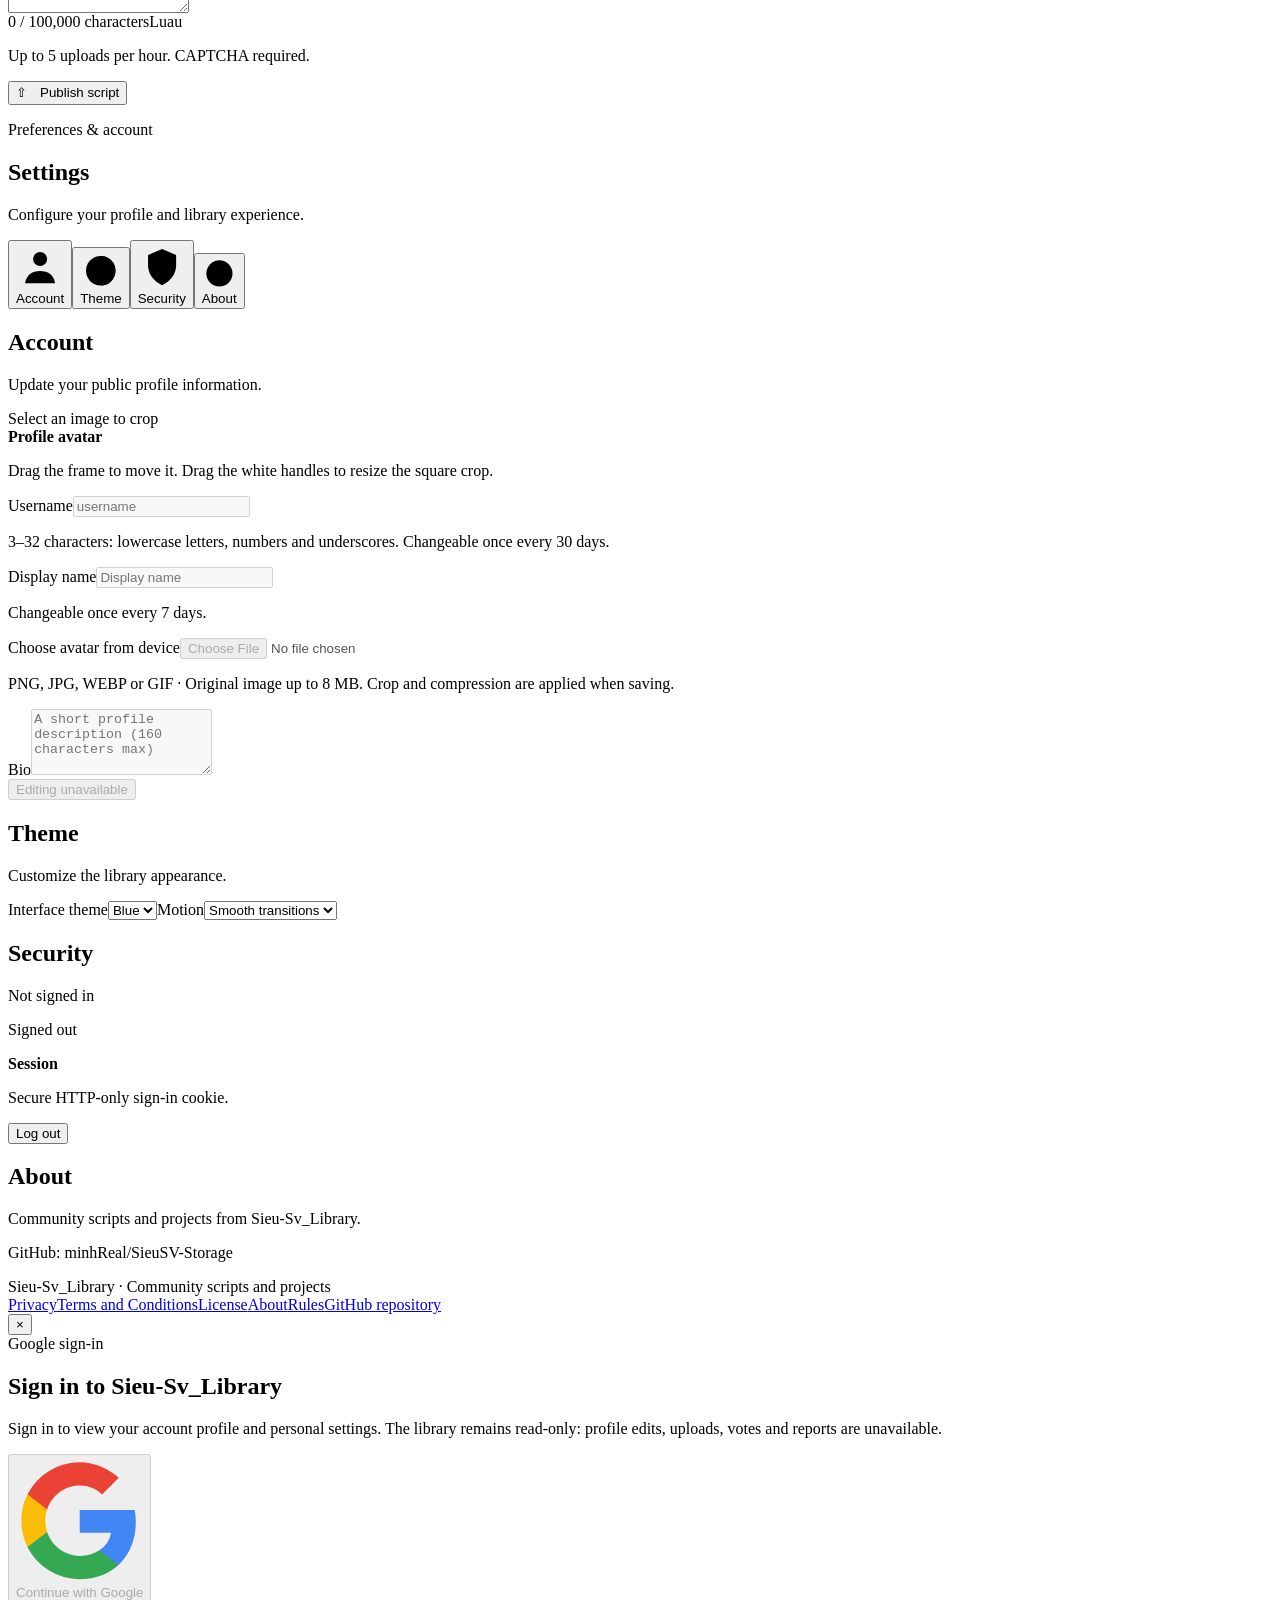
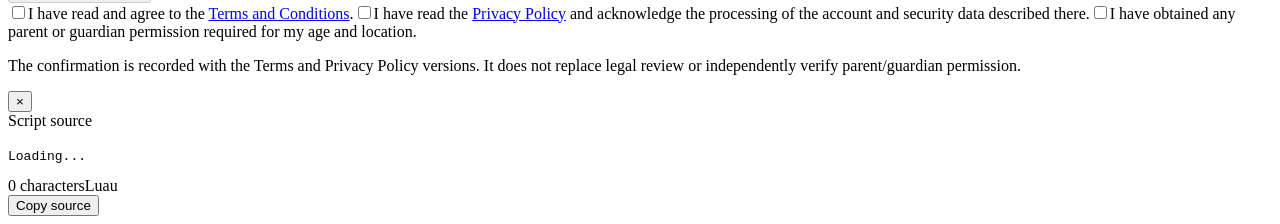
==== commit e3f6293e: "Redesign Google sign-in and add account navigation" ====
--- a/website/index.html
+++ b/website/index.html
@@ -1,6 +1,6 @@
 <html lang="en"><head><meta charset="utf-8"><meta name="viewport" content="width=device-width,initial-scale=1"><title>Sieu-Sv_Library</title>
 <link rel="stylesheet" href="https://sieu-sv-library-api.sieusv-storage-minhreal.workers.dev/assets/index.css"></head><body class="communityReadOnly"><div class="readOnlyNotice" role="status">Read-only mode: Google sign-in is available for account access. GitHub-hosted scripts remain available; community uploads, profile edits, voting and reports are disabled.</div>
-<header class="top"><a class="brand" href="https://sieu-sv-library-api.sieusv-storage-minhreal.workers.dev/" id="brandHome">Sieu-Sv_Library</a><div class="topActions"><button class="btn" id="profileBtn">Profile</button><button class="btn tabsToggle" id="menu" aria-label="Open tabs" title="Tabs"><svg viewBox="0 0 24 24" aria-hidden="true"><path d="M4 6h16M4 12h16M4 18h16"/></svg></button></div><nav id="nav"><button data-page="home"><span class="navIcon"><svg viewBox="0 0 24 24" aria-hidden="true"><path d="m3 10 9-7 9 7M5.5 9v11h13V9M9 21v-7h6v7"/></svg></span>Home</button><button data-page="explore"><span class="navIcon"><svg viewBox="0 0 24 24" aria-hidden="true"><circle cx="10.8" cy="10.8" r="6.8"/><path d="m16 16 5 5"/></svg></span>Explore</button><button data-page="upload"><span class="navIcon"><svg viewBox="0 0 24 24" aria-hidden="true"><path d="M12 16V3m-5 5 5-5 5 5M4 15v5h16v-5"/></svg></span>Upload</button><button data-page="settings"><span class="navIcon"><svg viewBox="0 0 24 24" aria-hidden="true"><circle cx="12" cy="12" r="3.5"/><path d="m19.4 13.5 1.1.9-1.2 2.1-1.4-.4a7.7 7.7 0 0 1-1.5.9l-.3 1.5h-2.4l-.4-1.5a7.7 7.7 0 0 1-1.6-.9l-1.4.4-1.2-2.1 1.1-.9a7.2 7.2 0 0 1 0-1.8l-1.1-.9 1.2-2.1 1.4.4a7.7 7.7 0 0 1 1.6-.9l.4-1.5h2.4l.3 1.5a7.7 7.7 0 0 1 1.5.9l1.4-.4 1.2 2.1-1.1.9a7.2 7.2 0 0 1 0 1.8Z"/></svg></span>Settings</button><button id="logoutItem"><span class="navIcon"><svg viewBox="0 0 24 24" aria-hidden="true"><path d="M10 5H5v14h5M14 8l4 4-4 4M8 12h10"/></svg></span><i>Log in</i></button></nav></header>
+<header class="top"><a class="brand" href="https://sieu-sv-library-api.sieusv-storage-minhreal.workers.dev/" id="brandHome">Sieu-Sv_Library</a><div class="topActions"><button class="btn" id="profileBtn">Profile</button><button class="btn tabsToggle" id="menu" aria-label="Open tabs" title="Tabs"><svg viewBox="0 0 24 24" aria-hidden="true"><path d="M4 6h16M4 12h16M4 18h16"/></svg></button></div><nav id="nav"><button data-page="home"><span class="navIcon"><svg viewBox="0 0 24 24" aria-hidden="true"><path d="m3 10 9-7 9 7M5.5 9v11h13V9M9 21v-7h6v7"/></svg></span>Home</button><button data-page="explore"><span class="navIcon"><svg viewBox="0 0 24 24" aria-hidden="true"><circle cx="10.8" cy="10.8" r="6.8"/><path d="m16 16 5 5"/></svg></span>Explore</button><button data-page="profile"><span class="navIcon"><svg viewBox="0 0 24 24" aria-hidden="true"><circle cx="12" cy="8" r="3.5"/><path d="M4.5 20c.8-4 3.3-6 7.5-6s6.7 2 7.5 6"/></svg></span>Profile</button><button data-page="upload"><span class="navIcon"><svg viewBox="0 0 24 24" aria-hidden="true"><path d="M12 16V3m-5 5 5-5 5 5M4 15v5h16v-5"/></svg></span>Upload</button><button data-page="settings"><span class="navIcon"><svg viewBox="0 0 24 24" aria-hidden="true"><circle cx="12" cy="12" r="3.5"/><path d="m19.4 13.5 1.1.9-1.2 2.1-1.4-.4a7.7 7.7 0 0 1-1.5.9l-.3 1.5h-2.4l-.4-1.5a7.7 7.7 0 0 1-1.6-.9l-1.4.4-1.2-2.1 1.1-.9a7.2 7.2 0 0 1 0-1.8l-1.1-.9 1.2-2.1 1.4.4a7.7 7.7 0 0 1 1.6-.9l.4-1.5h2.4l.3 1.5a7.7 7.7 0 0 1 1.5.9l1.4-.4 1.2 2.1-1.1.9a7.2 7.2 0 0 1 0 1.8Z"/></svg></span>Settings</button><button id="logoutItem"><span class="navIcon"><svg viewBox="0 0 24 24" aria-hidden="true"><path d="M10 5H5v14h5M14 8l4 4-4 4M8 12h10"/></svg></span><i>Log in</i></button></nav></header>
 <main class="wrap">
 <section id="home" class="page active"><div class="hero"><div class="eyebrow">Community script library</div><h1>Scripts made by the community.</h1><p>Discover, share and explore scripts and projects from Sieu-Sv_Library creators.</p><div class="search"><input id="search" placeholder="Search scripts or usernames..."><button class="btn primary" id="searchBtn">Search</button></div></div><div class="head"><h2>Recently added</h2><span class="muted" id="count"></span></div><div class="grid" id="homeGrid"></div></section>
 <section id="explore" class="page"><div class="hero"><div class="eyebrow">Browse library</div><h1>Explore scripts</h1><p>Find scripts from GitHub and community creators.</p><div class="search"><input id="exploreSearch" placeholder="Script name, creator, keyword..."><button class="btn primary" id="exploreBtn">Search</button></div><div class="filters"><select id="exploreCategory" aria-label="Filter by category"><option value="all">All categories</option></select><select id="exploreOrigin" aria-label="Filter by source"><option value="all">All sources</option><option value="github">GitHub</option><option value="community">Community</option></select><select id="exploreSort" aria-label="Sort scripts"><option value="newest">Recently added</option><option value="updated">Recently updated</option><option value="popular">Most liked</option><option value="title">Title A-Z</option></select></div><p class="muted" id="exploreCount" aria-live="polite"></p></div><div class="grid" id="exploreGrid"></div></section>
@@ -11,8 +11,8 @@
 <section id="about" class="page infoPage"><div class="hero"><div class="eyebrow">About</div><h1>Sieu-Sv_Library</h1><p>A read-only catalog for discovering scripts and projects from GitHub.</p></div><article class="profile legalText"><h2>Project</h2><p>Sieu-Sv_Library is the web catalog connected to the SieuSV-Storage repository. Visitors can browse curated repository scripts and inspect their source code. Community accounts, public profiles, uploads, votes and reports are temporarily disabled while legal, privacy and security requirements are reviewed.</p><p>The repository is maintained at <a href="https://github.com/minhReal/SieuSV-Storage" target="_blank" rel="noopener noreferrer">minhReal/SieuSV-Storage</a>. Contributions can be proposed through a GitHub Pull Request.</p><h2>Credits</h2><p>Project credits and plugin information are documented in the repository README and LICENSE.</p></article></section>
 <section id="rules" class="page infoPage"><div class="hero"><div class="eyebrow">Community</div><h1>Rules</h1><p>Keep the library useful and safe for everyone.</p></div><article class="profile legalText"><ol><li>Only publish content you created or are allowed to redistribute.</li><li>Do not upload malware, credential theft, hidden data collection or destructive scripts.</li><li>Do not impersonate another creator or misrepresent ownership.</li><li>Do not include private information, passwords, tokens or personal contact details in public scripts or profiles.</li><li>Do not spam uploads, votes, comments or other service endpoints.</li><li>Do not use the library to harass people, evade platform safeguards or violate applicable laws or platform rules.</li><li>Review scripts before running them. The source library does not guarantee that community submissions are trustworthy.</li></ol><p>Content that breaks these rules may be hidden or removed.</p></article></section>
 <section id="upload" class="page"><div class="uploadHero"><div class="eyebrow">Community publishing</div><h1>Share your work.</h1><p>Publish a Luau script with its own thumbnail and details.</p><div class="uploadSteps"><span>01 · Details</span><span>02 · Thumbnail</span><span id="uploadStep3">03 · Source</span><span id="uploadStep4" hidden>04 · String Import</span></div></div><form class="uploadForm" id="uploadForm"><div class="uploadSection"><h2>01　Script details</h2><label for="uploadTitle">Title</label><input id="uploadTitle" maxlength="80" required placeholder="Script title"><label for="uploadDescription">Description</label><textarea id="uploadDescription" maxlength="500" rows="3" placeholder="Describe what your script does..."></textarea><label for="uploadCategory">Category</label><select id="uploadCategory"><option>Other</option><option>Utility</option><option>UI</option><option>Game</option><option>Module</option><option>Tool</option></select><label>Upload method</label><div class="methodPicker" id="uploadMethodPicker" role="group" aria-label="Upload method"><button type="button" class="methodOption active" data-upload-method="source" aria-pressed="true">Source</button><button type="button" class="methodOption" data-upload-method="import" aria-pressed="false">Import</button><button type="button" class="methodOption" data-upload-method="both" aria-pressed="false">Both</button></div><p class="fieldHint" id="uploadMethodHint">Upload Luau source code.</p></div><div class="uploadSection"><h2>02　Thumbnail</h2><div class="cropStage thumbnailCropStage" id="thumbnailPreview"><div class="defaultThumb" id="thumbnailPlaceholder"><span>SS</span><b>YOUR SCRIPT</b><small>SIEU-SV_LIBRARY</small></div><img id="thumbnailPreviewImage" alt="" hidden><div class="cropShade" id="thumbnailCropShade" hidden></div><div class="cropSelection" id="thumbnailCropSelection" hidden><i class="cropHandle nw" data-handle="nw"></i><i class="cropHandle n" data-handle="n"></i><i class="cropHandle ne" data-handle="ne"></i><i class="cropHandle e" data-handle="e"></i><i class="cropHandle se" data-handle="se"></i><i class="cropHandle s" data-handle="s"></i><i class="cropHandle sw" data-handle="sw"></i><i class="cropHandle w" data-handle="w"></i></div></div><p class="fieldHint cropHelp">Drag the frame to move it. Drag the white handles to resize the crop.</p><label for="uploadThumbnailFile">Choose thumbnail from device</label><input id="uploadThumbnailFile" type="file" accept="image/png,image/jpeg,image/webp,image/gif"><p class="fieldHint">PNG, JPG, WEBP or GIF · Original image up to 8 MB.</p><p class="fieldHint">Select an image from your device, then adjust the crop frame.</p></div><div class="uploadSection" id="sourceSection"><h2>03　Luau source</h2><textarea class="sourceInput" id="uploadSource" required maxlength="100000" rows="14" spellcheck="false" placeholder="-- Paste your Luau source here"></textarea><div class="sourceFooter"><span id="sourceCount">0 / 100,000 characters</span><span>Luau</span></div></div><div class="uploadSection" id="importSection" hidden><h2>04　String Import</h2><div class="importToolbar"><span class="muted" id="partCount">1 Part</span><div class="importActions"><button class="btn" id="addPart" type="button">+ Add Part</button><button class="btn" id="removePart" type="button">− Remove Part</button></div></div><div id="importPartsList" class="importPartsList"></div><p class="fieldHint">Each Part stores one separate string. Maximum 20 Parts, 25,000 characters per Part and 200,000 characters total.</p></div><div class="uploadSubmit"><p class="muted" id="uploadStatus">Up to 5 uploads per hour. CAPTCHA required.</p><div class="cf-turnstile" data-sitekey="0x4AAAAAAFuWVf1dY6h0mp1G" data-theme="dark" data-action="upload"></div><button class="btn primary" type="submit">⇧　Publish script</button></div></form></section>
-<section id="settings" class="page"><div class="settingsHeading"><div class="eyebrow">Preferences & account</div><h1>Settings</h1><p>Configure your profile and library experience.</p></div><div class="settingsLayout"><aside class="settingsTabs"><button class="active" data-setting="account"><span class="settingsIcon"><svg viewBox="0 0 24 24" aria-hidden="true"><circle cx="12" cy="8" r="3.5"/><path d="M4.5 20c.8-4 3.3-6 7.5-6s6.7 2 7.5 6"/></svg></span>Account</button><button data-setting="theme"><span class="settingsIcon"><svg viewBox="0 0 24 24" aria-hidden="true"><circle cx="12" cy="12" r="8.5"/><path d="M12 3.5v17a8.5 8.5 0 0 0 0-17Z"/></svg></span>Theme</button><button data-setting="security"><span class="settingsIcon"><svg viewBox="0 0 24 24" aria-hidden="true"><path d="M12 3 19 6v5c0 4.5-2.5 7.8-7 10-4.5-2.2-7-5.5-7-10V6l7-3Z"/><path d="m9 12 2 2 4-4"/></svg></span>Security</button><button data-setting="about"><span class="settingsIcon"><svg viewBox="0 0 24 24" aria-hidden="true"><circle cx="12" cy="12" r="9"/><path d="M12 11v5M12 8h.01"/></svg></span>About</button></aside><div class="settingsContent"><section class="settingsPane active" id="setting-account"><h2>Account</h2><p class="muted">Update your public profile information.</p><div class="avatarEditor"><div class="cropStage avatarCropStage" id="avatarCropStage"><div class="cropPlaceholder" id="avatarCropPlaceholder">Select an image to crop</div><img id="settingsAvatar" src="" alt="Avatar preview" hidden><div class="cropShade" id="avatarCropShade" hidden></div><div class="cropSelection" id="avatarCropSelection" hidden><i class="cropHandle nw" data-handle="nw"></i><i class="cropHandle n" data-handle="n"></i><i class="cropHandle ne" data-handle="ne"></i><i class="cropHandle e" data-handle="e"></i><i class="cropHandle se" data-handle="se"></i><i class="cropHandle s" data-handle="s"></i><i class="cropHandle sw" data-handle="sw"></i><i class="cropHandle w" data-handle="w"></i></div></div><div><b>Profile avatar</b><p class="fieldHint cropHelp">Drag the frame to move it. Drag the white handles to resize the square crop.</p></div></div><form id="accountForm"><label>Username</label><input id="usernameInput" maxlength="32" minlength="3" autocomplete="username" placeholder="username"><p class="fieldHint" id="usernameHint">3–32 characters: lowercase letters, numbers and underscores. Changeable once every 30 days.</p><label>Display name</label><input id="displayNameInput" maxlength="40" placeholder="Display name"><p class="fieldHint" id="displayNameHint">Changeable once every 7 days.</p><label>Choose avatar from device</label><input id="avatarFile" type="file" accept="image/png,image/jpeg,image/webp,image/gif"><p class="fieldHint">PNG, JPG, WEBP or GIF · Original image up to 8 MB. Crop and compression are applied when saving.</p><label>Bio</label><textarea id="bioInput" rows="4" maxlength="160" placeholder="A short profile description (160 characters max)"></textarea><div class="formActions"><span class="muted" id="accountStatus"></span><button class="btn primary" type="submit">Save changes</button></div></form></section><section class="settingsPane" id="setting-theme"><h2>Theme</h2><p class="muted">Customize the library appearance.</p><label>Interface theme</label><select id="themeMode"><option value="blue">Blue</option></select><label>Motion</label><select id="motionMode"><option value="smooth">Smooth transitions</option><option value="reduced">Reduced motion</option></select><p class="muted" id="themeStatus"></p></section><section class="settingsPane" id="setting-security"><h2>Security</h2><p class="muted" id="securityIdentity">Not signed in</p><p class="muted" id="securityState">Signed out</p><div class="securityCard"><b>Session</b><p class="muted">Secure HTTP-only sign-in cookie.</p><button class="btn" id="securityLogout">Log out</button></div></section><section class="settingsPane" id="setting-about"><h2>About</h2><p class="muted">Community scripts and projects from Sieu-Sv_Library.</p><p class="muted">GitHub: minhReal/SieuSV-Storage</p></section></div></div></section>
+<section id="settings" class="page"><div class="settingsHeading"><div class="eyebrow">Preferences & account</div><h1>Settings</h1><p>Configure your profile and library experience.</p></div><div class="settingsLayout"><aside class="settingsTabs"><button class="active" data-setting="account"><span class="settingsIcon"><svg viewBox="0 0 24 24" aria-hidden="true"><circle cx="12" cy="8" r="3.5"/><path d="M4.5 20c.8-4 3.3-6 7.5-6s6.7 2 7.5 6"/></svg></span>Account</button><button data-setting="theme"><span class="settingsIcon"><svg viewBox="0 0 24 24" aria-hidden="true"><circle cx="12" cy="12" r="8.5"/><path d="M12 3.5v17a8.5 8.5 0 0 0 0-17Z"/></svg></span>Theme</button><button data-setting="security"><span class="settingsIcon"><svg viewBox="0 0 24 24" aria-hidden="true"><path d="M12 3 19 6v5c0 4.5-2.5 7.8-7 10-4.5-2.2-7-5.5-7-10V6l7-3Z"/><path d="m9 12 2 2 4-4"/></svg></span>Security</button><button data-setting="about"><span class="settingsIcon"><svg viewBox="0 0 24 24" aria-hidden="true"><circle cx="12" cy="12" r="9"/><path d="M12 11v5M12 8h.01"/></svg></span>About</button></aside><div class="settingsContent"><section class="settingsPane active" id="setting-account"><h2>Account</h2><p class="muted">Update your public profile information.</p><div class="avatarEditor"><div class="cropStage avatarCropStage" id="avatarCropStage"><div class="cropPlaceholder" id="avatarCropPlaceholder">Select an image to crop</div><img id="settingsAvatar" src="" alt="Avatar preview" hidden><div class="cropShade" id="avatarCropShade" hidden></div><div class="cropSelection" id="avatarCropSelection" hidden><i class="cropHandle nw" data-handle="nw"></i><i class="cropHandle n" data-handle="n"></i><i class="cropHandle ne" data-handle="ne"></i><i class="cropHandle e" data-handle="e"></i><i class="cropHandle se" data-handle="se"></i><i class="cropHandle s" data-handle="s"></i><i class="cropHandle sw" data-handle="sw"></i><i class="cropHandle w" data-handle="w"></i></div></div><div><b>Profile avatar</b><p class="fieldHint cropHelp">Drag the frame to move it. Drag the white handles to resize the square crop.</p></div></div><form id="accountForm"><label>Username</label><input id="usernameInput" maxlength="32" minlength="3" autocomplete="username" placeholder="username" disabled><p class="fieldHint" id="usernameHint">3–32 characters: lowercase letters, numbers and underscores. Changeable once every 30 days.</p><label>Display name</label><input id="displayNameInput" maxlength="40" placeholder="Display name" disabled><p class="fieldHint" id="displayNameHint">Changeable once every 7 days.</p><label>Choose avatar from device</label><input id="avatarFile" type="file" accept="image/png,image/jpeg,image/webp,image/gif" disabled><p class="fieldHint">PNG, JPG, WEBP or GIF · Original image up to 8 MB. Crop and compression are applied when saving.</p><label>Bio</label><textarea id="bioInput" rows="4" maxlength="160" placeholder="A short profile description (160 characters max)" disabled></textarea><div class="formActions"><span class="muted" id="accountStatus"></span><button class="btn primary" type="submit" disabled>Editing unavailable</button></div></form></section><section class="settingsPane" id="setting-theme"><h2>Theme</h2><p class="muted">Customize the library appearance.</p><label>Interface theme</label><select id="themeMode"><option value="blue">Blue</option></select><label>Motion</label><select id="motionMode"><option value="smooth">Smooth transitions</option><option value="reduced">Reduced motion</option></select><p class="muted" id="themeStatus"></p></section><section class="settingsPane" id="setting-security"><h2>Security</h2><p class="muted" id="securityIdentity">Not signed in</p><p class="muted" id="securityState">Signed out</p><div class="securityCard"><b>Session</b><p class="muted">Secure HTTP-only sign-in cookie.</p><button class="btn" id="securityLogout">Log out</button></div></section><section class="settingsPane" id="setting-about"><h2>About</h2><p class="muted">Community scripts and projects from Sieu-Sv_Library.</p><p class="muted">GitHub: minhReal/SieuSV-Storage</p></section></div></div></section>
 <footer class="foot">Sieu-Sv_Library · Community scripts and projects<br><span class="footerLinks"><a href="?page=privacy" data-info-page="privacy">Privacy</a><a href="?page=terms" data-info-page="terms">Terms and Conditions</a><a href="?page=license" data-info-page="license">License</a><a href="?page=about" data-info-page="about">About</a><a href="?page=rules" data-info-page="rules">Rules</a><a href="https://github.com/minhReal/SieuSV-Storage" target="_blank" rel="noopener noreferrer">GitHub repository</a></span></footer></main>
-<div class="modal" id="consentModal" role="dialog" aria-modal="true" aria-labelledby="consentTitle"><div class="dialog consentDialog"><button class="close" id="consentClose" type="button" aria-label="Close">×</button><div class="eyebrow">Google sign-in</div><h2 id="consentTitle">Before you sign in</h2><p class="muted">Signing in creates or opens a library account. The library remains read-only: you cannot upload scripts, edit a profile, vote or submit reports.</p><label class="consentChoice"><input type="checkbox" id="consentTerms"><span>I have read and agree to the <a href="/?page=terms" target="_blank" rel="noopener noreferrer">Terms and Conditions</a>.</span></label><label class="consentChoice"><input type="checkbox" id="consentPrivacy"><span>I have read the <a href="/?page=privacy" target="_blank" rel="noopener noreferrer">Privacy Policy</a> and acknowledge the processing of the account and security data described there.</span></label><label class="consentChoice"><input type="checkbox" id="consentGuardian"><span>I have obtained any parent or guardian permission required for my age and location.</span></label><p class="fieldHint">The confirmation is recorded with the Terms and Privacy Policy versions. It does not replace any legal review or independently verify parent/guardian permission.</p><p class="muted" id="consentStatus" role="status"></p><button class="btn primary" id="consentContinue" type="button" disabled>Continue with Google</button></div></div>
+ <div class="modal" id="consentModal" role="dialog" aria-modal="true" aria-labelledby="consentTitle"><div class="dialog consentDialog"><button class="close" id="consentClose" type="button" aria-label="Close">×</button><div class="eyebrow">Google sign-in</div><h2 id="consentTitle">Sign in to Sieu-Sv_Library</h2><p class="muted">Sign in to view your account profile and personal settings. The library remains read-only: profile edits, uploads, votes and reports are unavailable.</p><button class="btn primary" id="consentContinue" type="button" disabled><svg class="googleIcon" viewBox="0 0 24 24" aria-hidden="true"><path fill="#4285F4" d="M22.56 12.25c0-.78-.07-1.53-.2-2.25H12v4.26h5.92a5.05 5.05 0 0 1-2.21 3.31v2.77h3.57c2.09-1.92 3.28-4.74 3.28-8.09Z"/><path fill="#34A853" d="M12 23c2.97 0 5.46-.98 7.28-2.66l-3.57-2.77c-.99.66-2.25 1.06-3.71 1.06-2.85 0-5.27-1.92-6.14-4.5H2.17v2.84A11 11 0 0 0 12 23Z"/><path fill="#FBBC05" d="M5.86 14.13A6.6 6.6 0 0 1 5.5 12c0-.74.13-1.45.36-2.13V7.03H2.17A11 11 0 0 0 1 12c0 1.78.43 3.46 1.17 4.97l3.69-2.84Z"/><path fill="#EA4335" d="M12 5.37c1.62 0 3.06.56 4.21 1.69l3.16-3.16C17.45 2.31 14.97 1 12 1A11 11 0 0 0 2.17 7.03l3.69 2.84C6.73 7.29 9.15 5.37 12 5.37Z"/></svg><span>Continue with Google</span></button><div class="consentChoices"><label class="consentChoice"><input type="checkbox" id="consentTerms"><span>I have read and agree to the <a href="/?page=terms" target="_blank" rel="noopener noreferrer">Terms and Conditions</a>.</span></label><label class="consentChoice"><input type="checkbox" id="consentPrivacy"><span>I have read the <a href="/?page=privacy" target="_blank" rel="noopener noreferrer">Privacy Policy</a> and acknowledge the processing of the account and security data described there.</span></label><label class="consentChoice"><input type="checkbox" id="consentGuardian"><span>I have obtained any parent or guardian permission required for my age and location.</span></label></div><p class="fieldHint">The confirmation is recorded with the Terms and Privacy Policy versions. It does not replace legal review or independently verify parent/guardian permission.</p><p class="muted" id="consentStatus" role="status"></p></div></div>
 <div class="modal" id="modal"><div class="dialog"><button class="close" id="close">×</button><div class="eyebrow">Script source</div><h2 id="modalTitle"></h2><p class="muted" id="modalInfo"></p><pre id="source">Loading...</pre><div class="sourceFooter"><span id="modalCharCount">0 characters</span><span>Luau</span></div><button class="btn primary" id="copy">Copy source</button></div></div>
 <script src="https://sieu-sv-library-api.sieusv-storage-minhreal.workers.dev/assets/index.js"></script><script src="https://challenges.cloudflare.com/turnstile/v0/api.js" async defer></script></body></html>
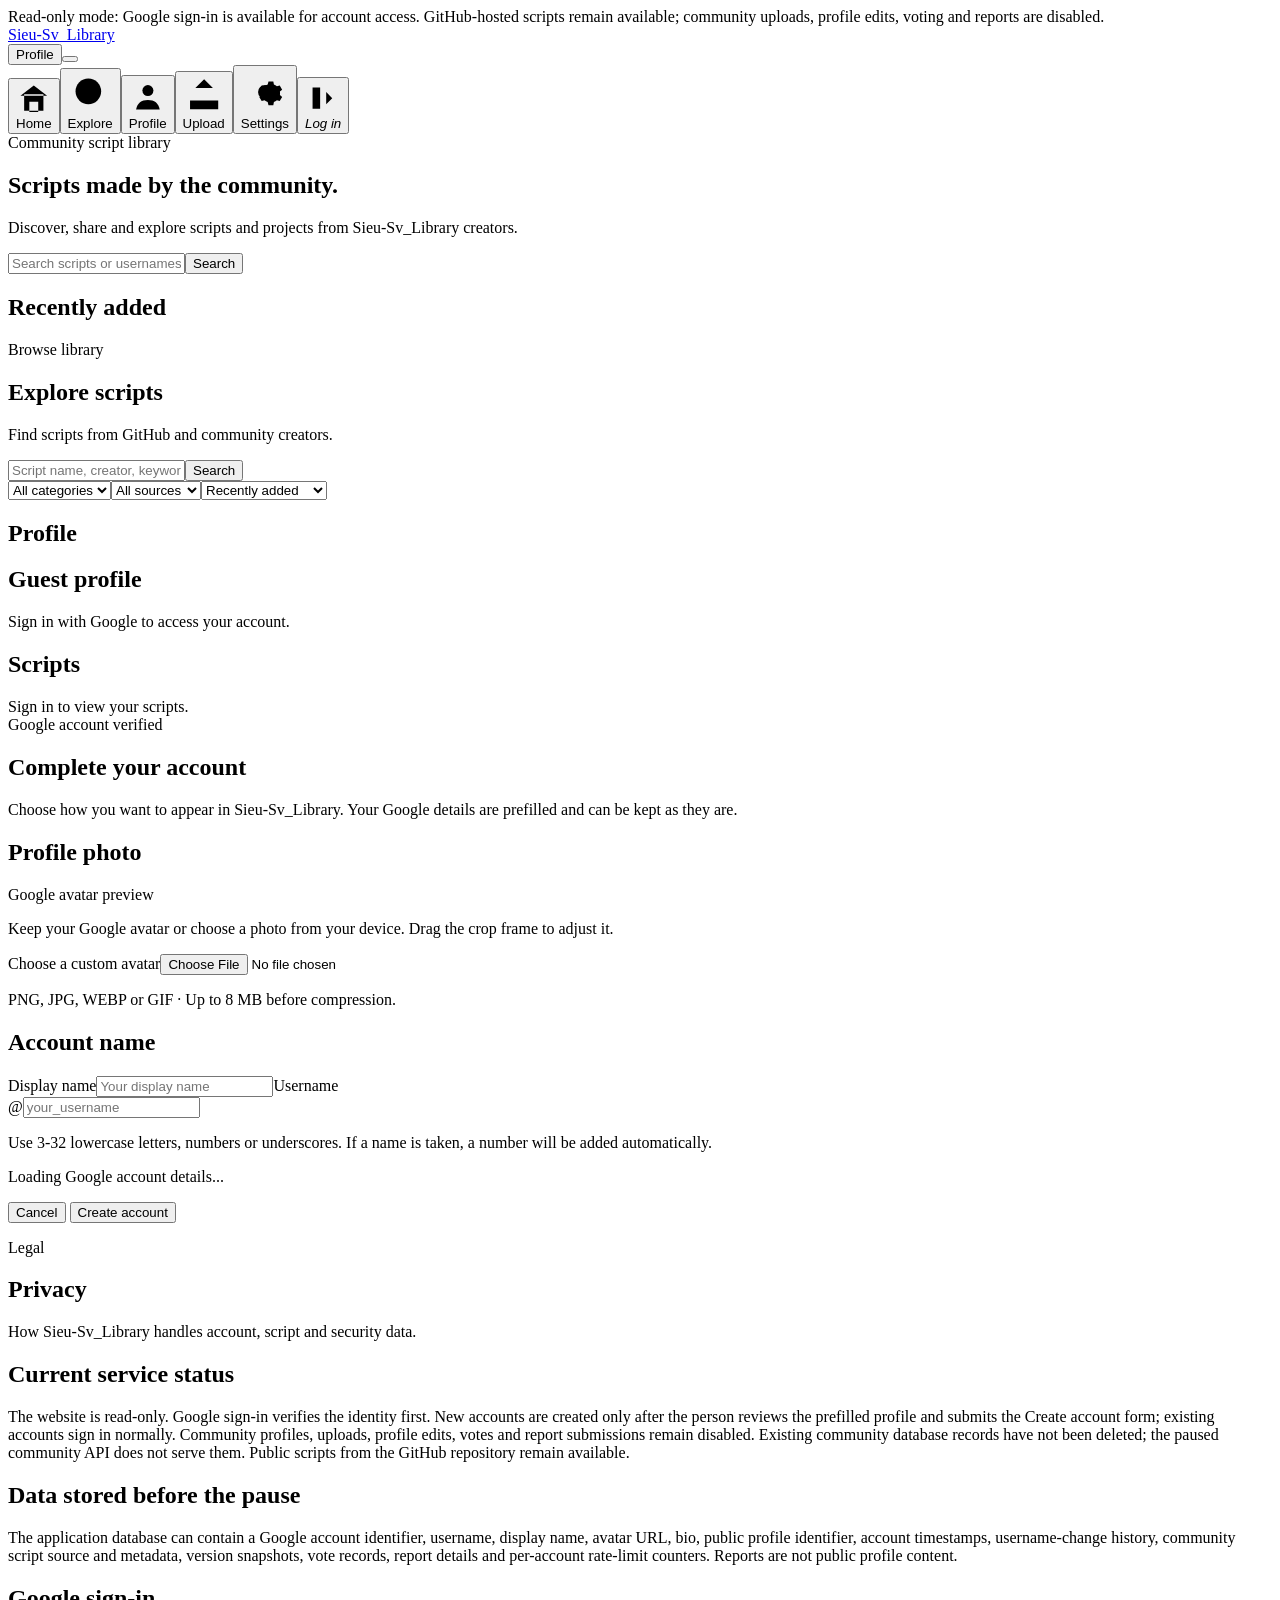
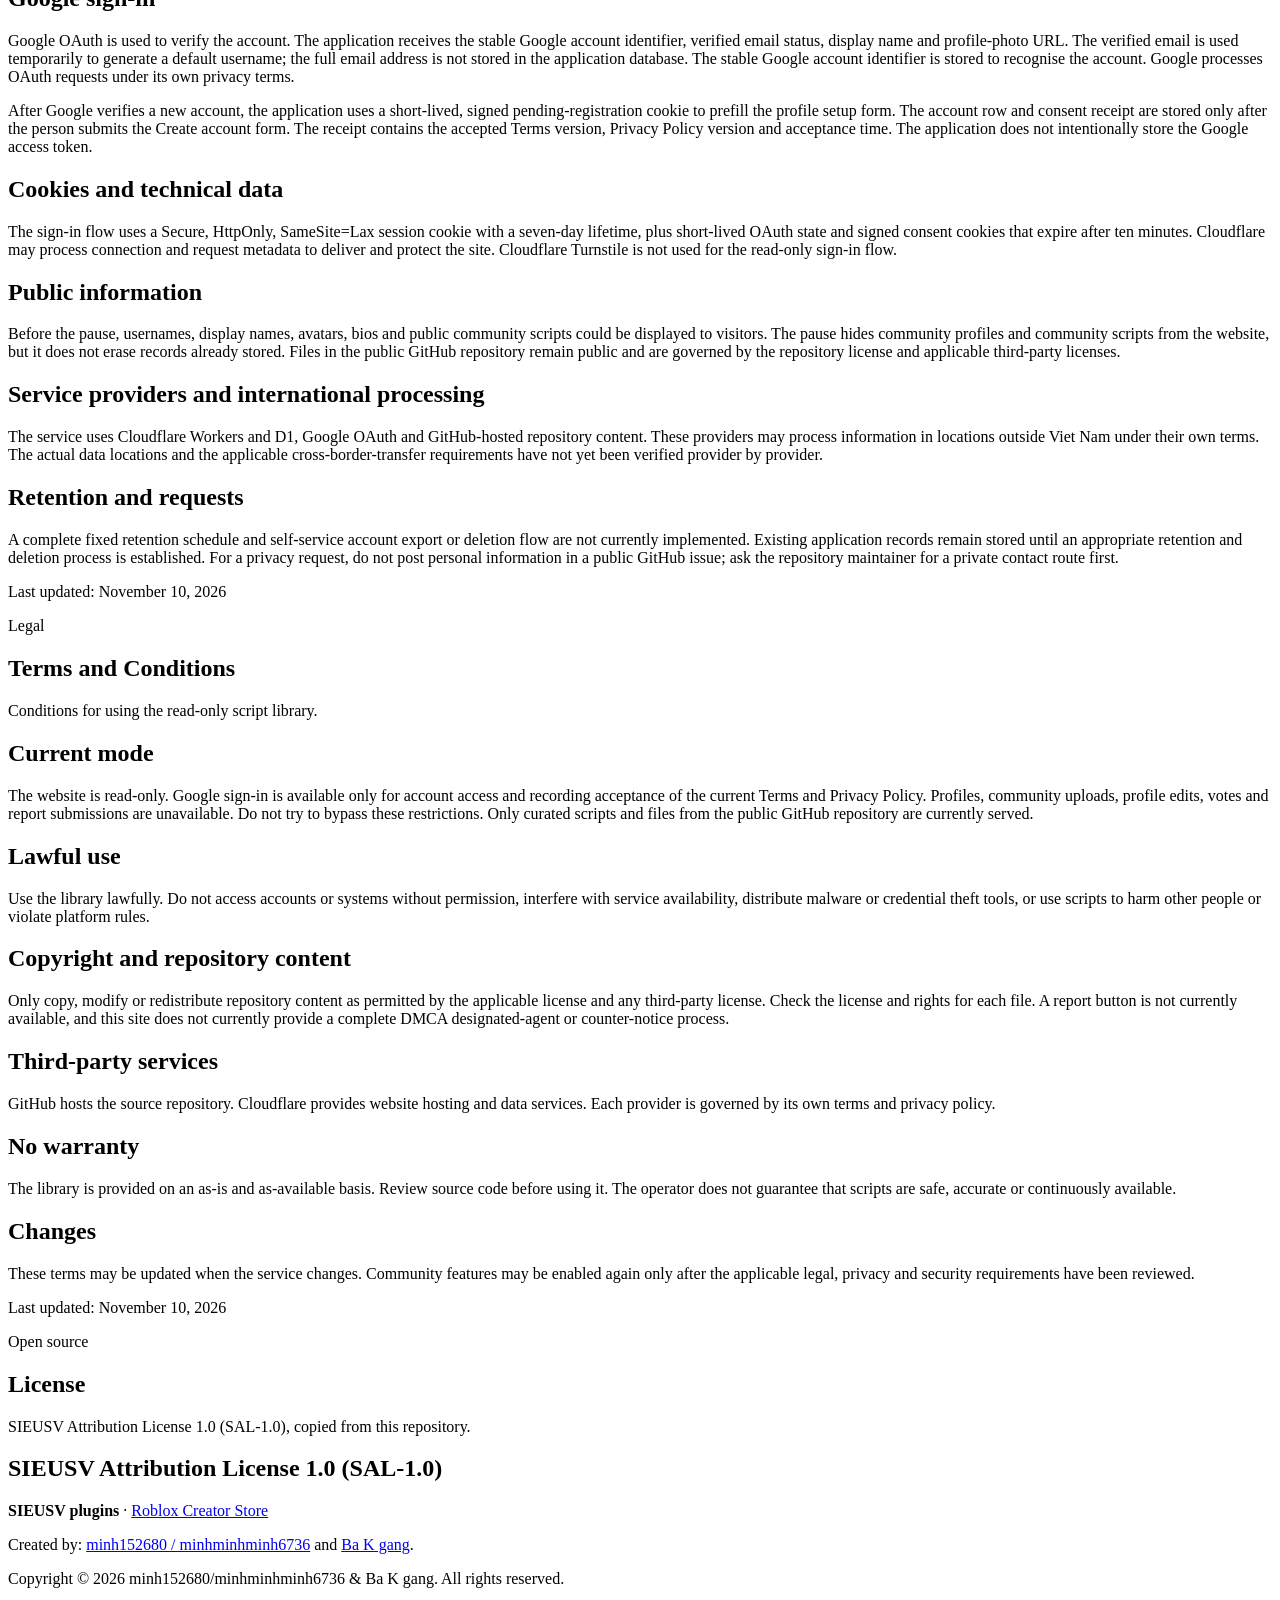
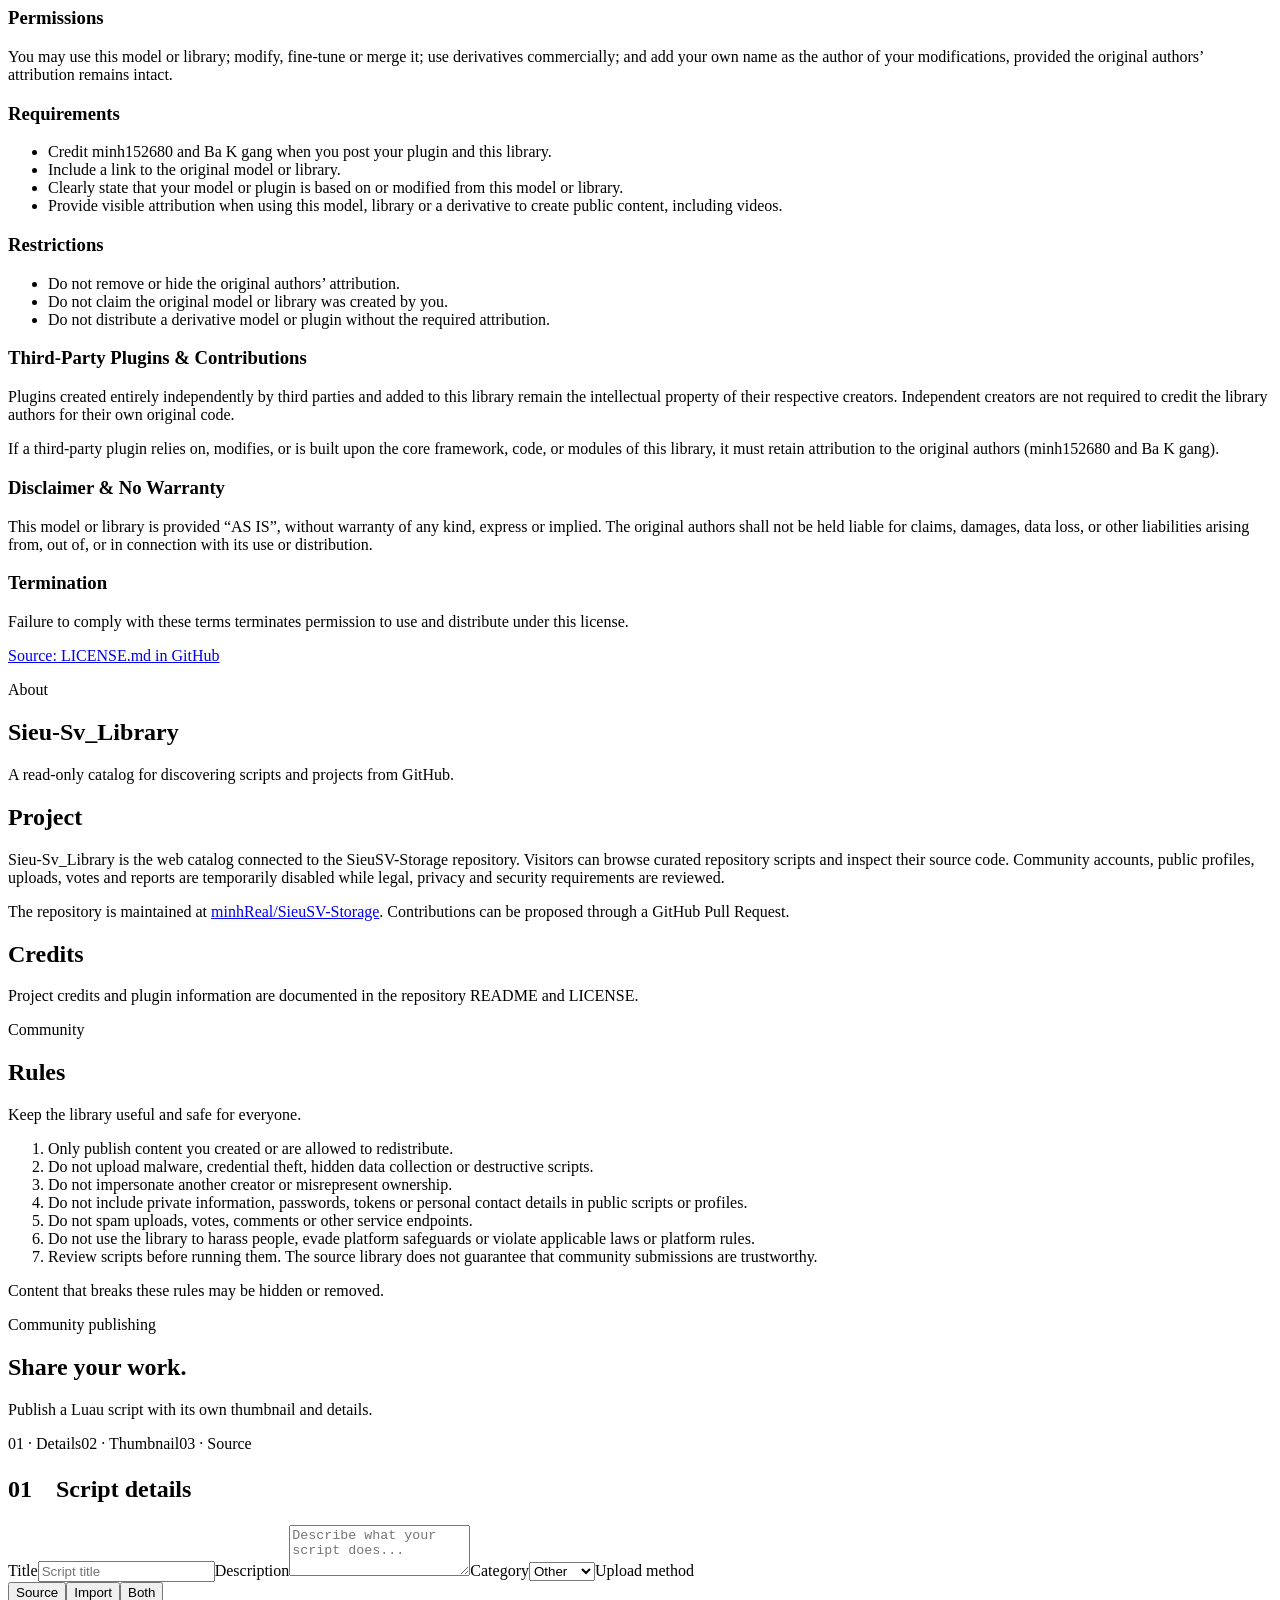
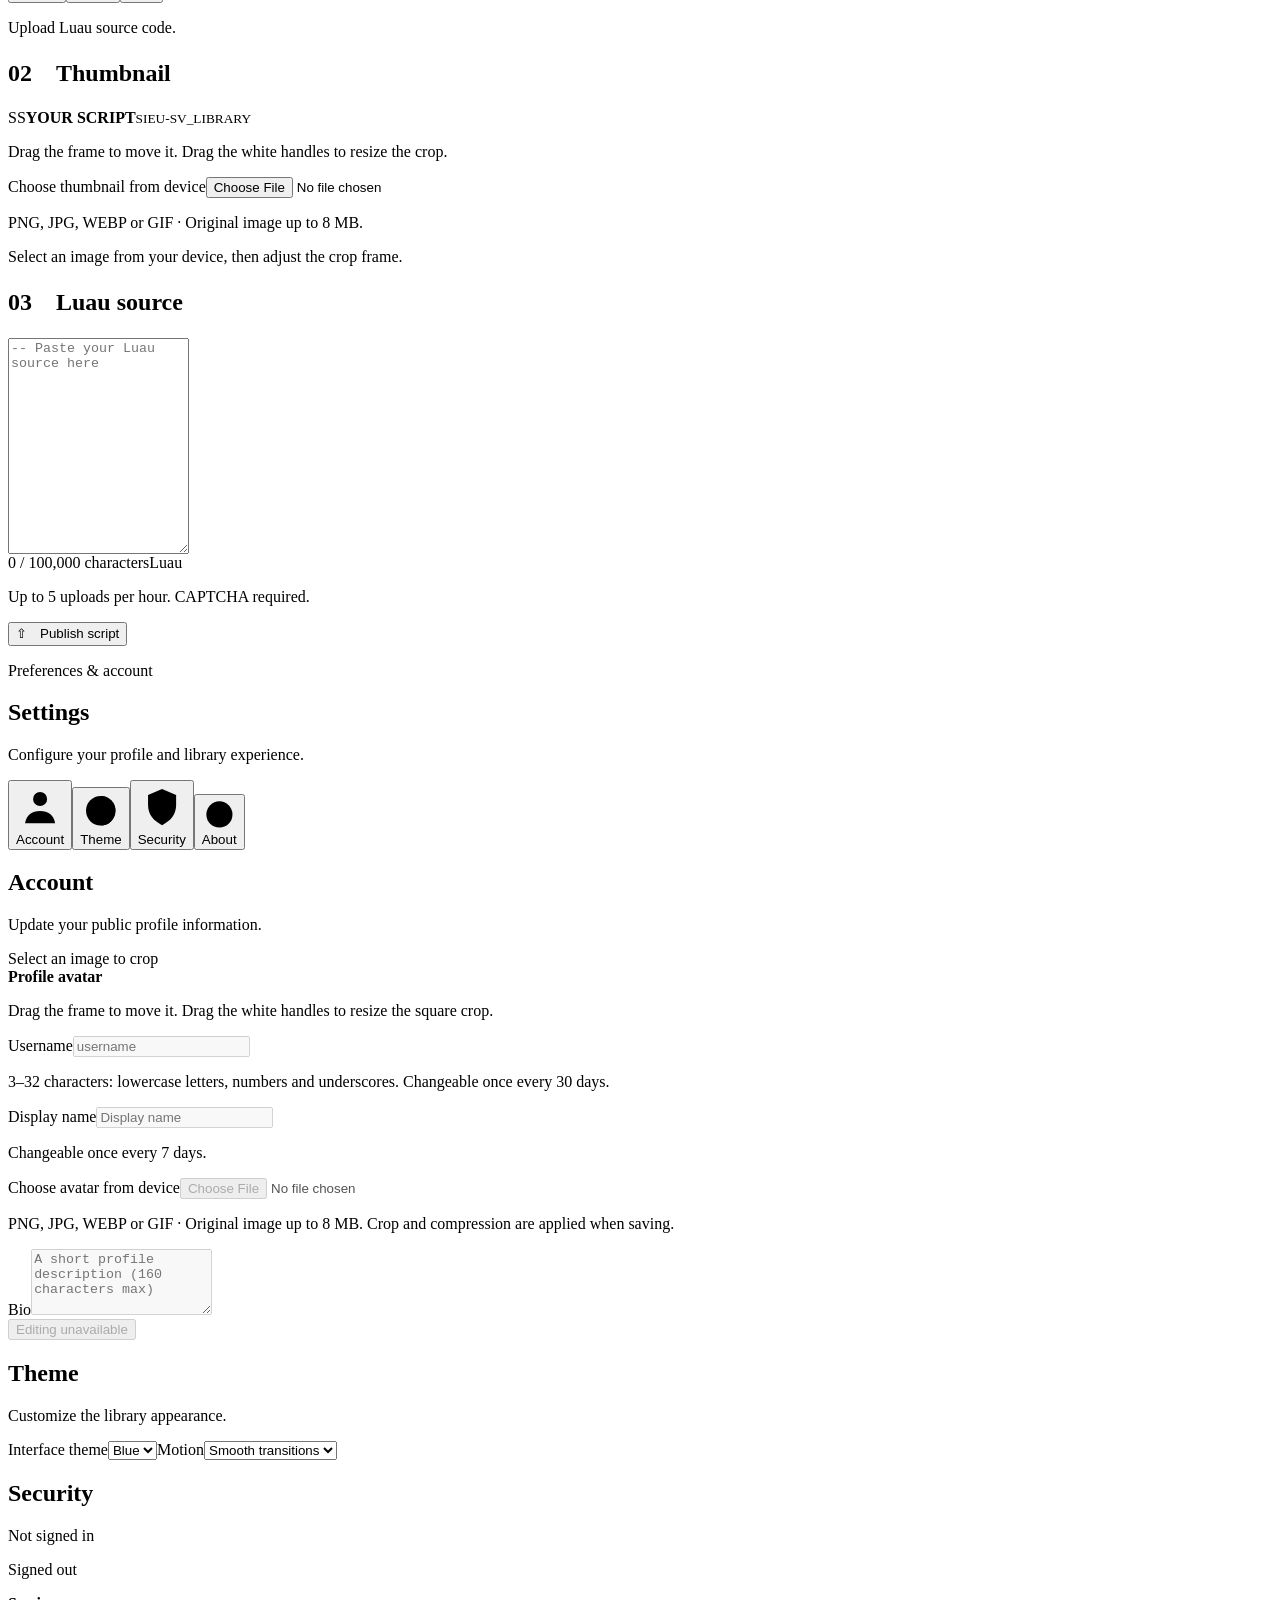
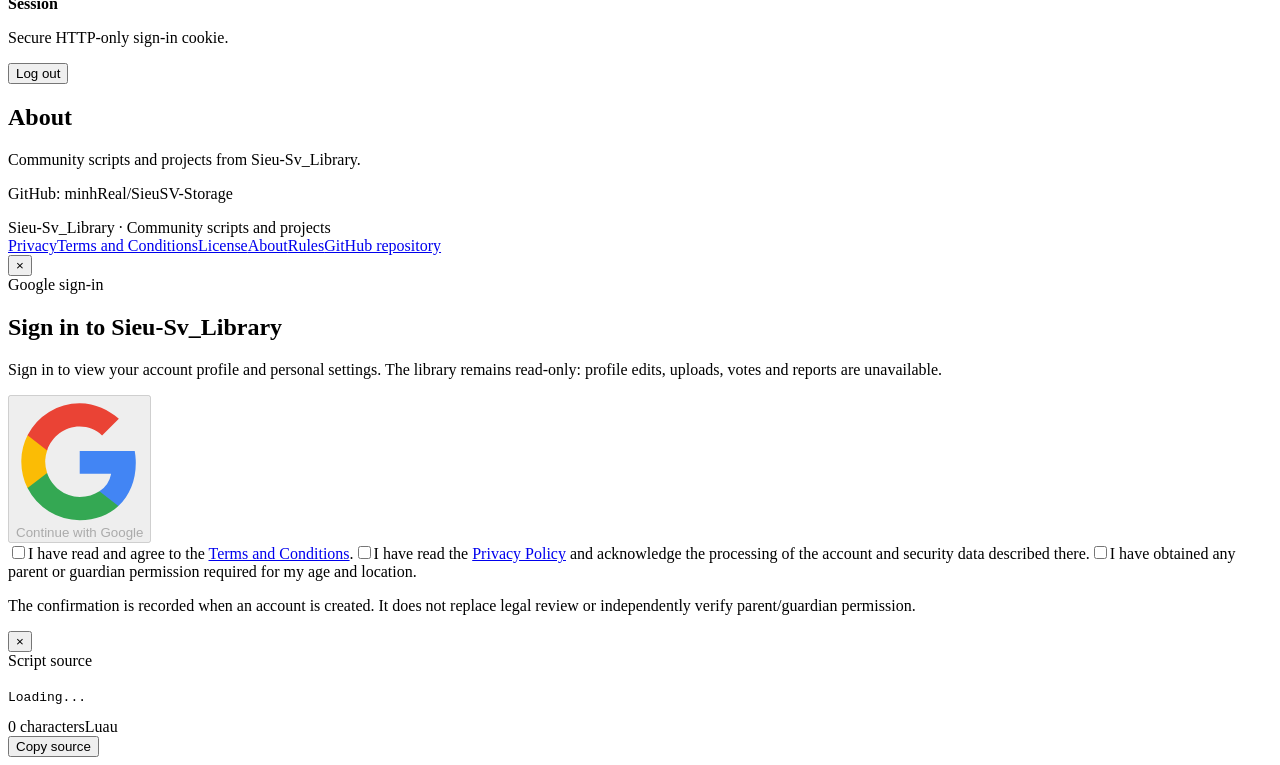
==== commit 1dee2c6a: "Add registration profile setup form" ====
--- a/website/index.html
+++ b/website/index.html
@@ -5,7 +5,19 @@
 <section id="home" class="page active"><div class="hero"><div class="eyebrow">Community script library</div><h1>Scripts made by the community.</h1><p>Discover, share and explore scripts and projects from Sieu-Sv_Library creators.</p><div class="search"><input id="search" placeholder="Search scripts or usernames..."><button class="btn primary" id="searchBtn">Search</button></div></div><div class="head"><h2>Recently added</h2><span class="muted" id="count"></span></div><div class="grid" id="homeGrid"></div></section>
 <section id="explore" class="page"><div class="hero"><div class="eyebrow">Browse library</div><h1>Explore scripts</h1><p>Find scripts from GitHub and community creators.</p><div class="search"><input id="exploreSearch" placeholder="Script name, creator, keyword..."><button class="btn primary" id="exploreBtn">Search</button></div><div class="filters"><select id="exploreCategory" aria-label="Filter by category"><option value="all">All categories</option></select><select id="exploreOrigin" aria-label="Filter by source"><option value="all">All sources</option><option value="github">GitHub</option><option value="community">Community</option></select><select id="exploreSort" aria-label="Sort scripts"><option value="newest">Recently added</option><option value="updated">Recently updated</option><option value="popular">Most liked</option><option value="title">Title A-Z</option></select></div><p class="muted" id="exploreCount" aria-live="polite"></p></div><div class="grid" id="exploreGrid"></div></section>
 <section id="profile" class="page"><div class="head"><h2>Profile</h2></div><div class="profile" id="profileInfo"><h2>Guest profile</h2><p class="muted">Sign in with Google to access your account.</p></div><div class="head"><h2 id="profileScriptsTitle">Scripts</h2></div><div class="grid" id="profileGrid"><div class="empty">Sign in to view your scripts.</div></div></section>
-<section id="privacy" class="page infoPage"><div class="hero"><div class="eyebrow">Legal</div><h1>Privacy</h1><p>How Sieu-Sv_Library handles account, script and security data.</p></div><article class="profile legalText"><h2>Current service status</h2><p>The website is read-only. Google sign-in is available only to create or access an account session and to record acceptance of the current Terms and Privacy Policy. Community profiles, uploads, profile edits, votes and report submissions remain disabled. Existing community database records have not been deleted; the paused community API does not serve them. Public scripts from the GitHub repository remain available.</p><h2>Data stored before the pause</h2><p>The application database can contain a Google account identifier, username, display name, avatar URL, bio, public profile identifier, account timestamps, username-change history, community script source and metadata, version snapshots, vote records, report details and per-account rate-limit counters. Reports are not public profile content.</p><h2>Google sign-in</h2><p>Google OAuth is used to verify the account. The application receives the stable Google account identifier, verified email status, display name and profile-photo URL. The verified email is used temporarily to generate a default username; the full email address is not stored in the application database. The stable Google account identifier is stored to recognise the account. Google processes OAuth requests under its own privacy terms.</p><p>When a person completes sign-in, the application stores the Google account identifier, account fields shown above, and a consent receipt containing the accepted Terms version, Privacy Policy version and acceptance time. The receipt is used to record which texts were accepted. The application does not intentionally store the Google access token.</p><h2>Cookies and technical data</h2><p>The sign-in flow uses a Secure, HttpOnly, SameSite=Lax session cookie with a seven-day lifetime, plus short-lived OAuth state and signed consent cookies that expire after ten minutes. Cloudflare may process connection and request metadata to deliver and protect the site. Cloudflare Turnstile is not used for the read-only sign-in flow.</p><h2>Public information</h2><p>Before the pause, usernames, display names, avatars, bios and public community scripts could be displayed to visitors. The pause hides community profiles and community scripts from the website, but it does not erase records already stored. Files in the public GitHub repository remain public and are governed by the repository license and applicable third-party licenses.</p><h2>Service providers and international processing</h2><p>The service uses Cloudflare Workers and D1, Google OAuth and GitHub-hosted repository content. These providers may process information in locations outside Viet Nam under their own terms. The actual data locations and the applicable cross-border-transfer requirements have not yet been verified provider by provider.</p><h2>Retention and requests</h2><p>A complete fixed retention schedule and self-service account export or deletion flow are not currently implemented. Existing application records remain stored until an appropriate retention and deletion process is established. For a privacy request, do not post personal information in a public GitHub issue; ask the repository maintainer for a private contact route first.</p><p class="muted">Last updated: November 10, 2026</p></article></section>
+ <section id="setup" class="page">
+  <div class="hero"><div class="eyebrow">Google account verified</div><h1>Complete your account</h1><p>Choose how you want to appear in Sieu-Sv_Library. Your Google details are prefilled and can be kept as they are.</p></div>
+  <form class="registrationForm" id="registrationForm">
+   <div class="uploadSection"><h2>Profile photo</h2>
+    <div class="cropStage registrationAvatarStage" id="registrationAvatarStage"><div class="cropPlaceholder" id="registrationAvatarPlaceholder">Google avatar preview</div><img id="registrationAvatarImage" alt="Profile avatar preview" hidden><div class="cropShade" id="registrationAvatarShade" hidden></div><div class="cropSelection" id="registrationAvatarSelection" hidden><i class="cropHandle nw" data-handle="nw"></i><i class="cropHandle n" data-handle="n"></i><i class="cropHandle ne" data-handle="ne"></i><i class="cropHandle e" data-handle="e"></i><i class="cropHandle se" data-handle="se"></i><i class="cropHandle s" data-handle="s"></i><i class="cropHandle sw" data-handle="sw"></i><i class="cropHandle w" data-handle="w"></i></div></div>
+    <p class="fieldHint">Keep your Google avatar or choose a photo from your device. Drag the crop frame to adjust it.</p><label for="registrationAvatarFile">Choose a custom avatar</label><input id="registrationAvatarFile" type="file" accept="image/png,image/jpeg,image/webp,image/gif"><p class="fieldHint">PNG, JPG, WEBP or GIF · Up to 8 MB before compression.</p>
+   </div>
+   <div class="uploadSection"><h2>Account name</h2><label for="registrationDisplayName">Display name</label><input id="registrationDisplayName" maxlength="40" minlength="1" required placeholder="Your display name"><label for="registrationUsername">Username</label><div class="usernameField"><span>@</span><input id="registrationUsername" maxlength="32" minlength="3" pattern="[a-z0-9_]{3,32}" required autocapitalize="none" spellcheck="false" placeholder="your_username"></div><p class="fieldHint">Use 3-32 lowercase letters, numbers or underscores. If a name is taken, a number will be added automatically.</p>
+   </div>
+   <div class="registrationActions"><p class="muted" id="registrationStatus" role="status">Loading Google account details...</p><div><button class="btn" id="registrationCancel" type="button">Cancel</button> <button class="btn primary" id="registrationCreate" type="submit">Create account</button></div></div>
+  </form>
+ </section>
+<section id="privacy" class="page infoPage"><div class="hero"><div class="eyebrow">Legal</div><h1>Privacy</h1><p>How Sieu-Sv_Library handles account, script and security data.</p></div><article class="profile legalText"><h2>Current service status</h2><p>The website is read-only. Google sign-in verifies the identity first. New accounts are created only after the person reviews the prefilled profile and submits the Create account form; existing accounts sign in normally. Community profiles, uploads, profile edits, votes and report submissions remain disabled. Existing community database records have not been deleted; the paused community API does not serve them. Public scripts from the GitHub repository remain available.</p><h2>Data stored before the pause</h2><p>The application database can contain a Google account identifier, username, display name, avatar URL, bio, public profile identifier, account timestamps, username-change history, community script source and metadata, version snapshots, vote records, report details and per-account rate-limit counters. Reports are not public profile content.</p><h2>Google sign-in</h2><p>Google OAuth is used to verify the account. The application receives the stable Google account identifier, verified email status, display name and profile-photo URL. The verified email is used temporarily to generate a default username; the full email address is not stored in the application database. The stable Google account identifier is stored to recognise the account. Google processes OAuth requests under its own privacy terms.</p><p>After Google verifies a new account, the application uses a short-lived, signed pending-registration cookie to prefill the profile setup form. The account row and consent receipt are stored only after the person submits the Create account form. The receipt contains the accepted Terms version, Privacy Policy version and acceptance time. The application does not intentionally store the Google access token.</p><h2>Cookies and technical data</h2><p>The sign-in flow uses a Secure, HttpOnly, SameSite=Lax session cookie with a seven-day lifetime, plus short-lived OAuth state and signed consent cookies that expire after ten minutes. Cloudflare may process connection and request metadata to deliver and protect the site. Cloudflare Turnstile is not used for the read-only sign-in flow.</p><h2>Public information</h2><p>Before the pause, usernames, display names, avatars, bios and public community scripts could be displayed to visitors. The pause hides community profiles and community scripts from the website, but it does not erase records already stored. Files in the public GitHub repository remain public and are governed by the repository license and applicable third-party licenses.</p><h2>Service providers and international processing</h2><p>The service uses Cloudflare Workers and D1, Google OAuth and GitHub-hosted repository content. These providers may process information in locations outside Viet Nam under their own terms. The actual data locations and the applicable cross-border-transfer requirements have not yet been verified provider by provider.</p><h2>Retention and requests</h2><p>A complete fixed retention schedule and self-service account export or deletion flow are not currently implemented. Existing application records remain stored until an appropriate retention and deletion process is established. For a privacy request, do not post personal information in a public GitHub issue; ask the repository maintainer for a private contact route first.</p><p class="muted">Last updated: November 10, 2026</p></article></section>
 <section id="terms" class="page infoPage"><div class="hero"><div class="eyebrow">Legal</div><h1>Terms and Conditions</h1><p>Conditions for using the read-only script library.</p></div><article class="profile legalText"><h2>Current mode</h2><p>The website is read-only. Google sign-in is available only for account access and recording acceptance of the current Terms and Privacy Policy. Profiles, community uploads, profile edits, votes and report submissions are unavailable. Do not try to bypass these restrictions. Only curated scripts and files from the public GitHub repository are currently served.</p><h2>Lawful use</h2><p>Use the library lawfully. Do not access accounts or systems without permission, interfere with service availability, distribute malware or credential theft tools, or use scripts to harm other people or violate platform rules.</p><h2>Copyright and repository content</h2><p>Only copy, modify or redistribute repository content as permitted by the applicable license and any third-party license. Check the license and rights for each file. A report button is not currently available, and this site does not currently provide a complete DMCA designated-agent or counter-notice process.</p><h2>Third-party services</h2><p>GitHub hosts the source repository. Cloudflare provides website hosting and data services. Each provider is governed by its own terms and privacy policy.</p><h2>No warranty</h2><p>The library is provided on an as-is and as-available basis. Review source code before using it. The operator does not guarantee that scripts are safe, accurate or continuously available.</p><h2>Changes</h2><p>These terms may be updated when the service changes. Community features may be enabled again only after the applicable legal, privacy and security requirements have been reviewed.</p><p class="muted">Last updated: November 10, 2026</p></article></section>
 <section id="license" class="page infoPage"><div class="hero"><div class="eyebrow">Open source</div><h1>License</h1><p>SIEUSV Attribution License 1.0 (SAL-1.0), copied from this repository.</p></div><article class="profile legalText"><h2>SIEUSV Attribution License 1.0 (SAL-1.0)</h2><p><b>SIEUSV plugins</b> · <a href="https://create.roblox.com/store/asset/124980373269733/SIEUSV-plugins-BETA" target="_blank" rel="noopener noreferrer">Roblox Creator Store</a></p><p>Created by: <a href="https://www.youtube.com/@minh15268O" target="_blank" rel="noopener noreferrer">minh152680 / minhminhminh6736</a> and <a href="https://www.roblox.com/communities/434674101/Ba-K-gang#!/about" target="_blank" rel="noopener noreferrer">Ba K gang</a>.</p><p>Copyright © 2026 minh152680/minhminhminh6736 &amp; Ba K gang. All rights reserved.</p><h3>Permissions</h3><p>You may use this model or library; modify, fine-tune or merge it; use derivatives commercially; and add your own name as the author of your modifications, provided the original authors’ attribution remains intact.</p><h3>Requirements</h3><ul><li>Credit minh152680 and Ba K gang when you post your plugin and this library.</li><li>Include a link to the original model or library.</li><li>Clearly state that your model or plugin is based on or modified from this model or library.</li><li>Provide visible attribution when using this model, library or a derivative to create public content, including videos.</li></ul><h3>Restrictions</h3><ul><li>Do not remove or hide the original authors’ attribution.</li><li>Do not claim the original model or library was created by you.</li><li>Do not distribute a derivative model or plugin without the required attribution.</li></ul><h3>Third-Party Plugins &amp; Contributions</h3><p>Plugins created entirely independently by third parties and added to this library remain the intellectual property of their respective creators. Independent creators are not required to credit the library authors for their own original code.</p><p>If a third-party plugin relies on, modifies, or is built upon the core framework, code, or modules of this library, it must retain attribution to the original authors (minh152680 and Ba K gang).</p><h3>Disclaimer &amp; No Warranty</h3><p>This model or library is provided “AS IS”, without warranty of any kind, express or implied. The original authors shall not be held liable for claims, damages, data loss, or other liabilities arising from, out of, or in connection with its use or distribution.</p><h3>Termination</h3><p>Failure to comply with these terms terminates permission to use and distribute under this license.</p><p><a href="https://github.com/minhReal/SieuSV-Storage/blob/main/LICENSE.md" target="_blank" rel="noopener noreferrer">Source: LICENSE.md in GitHub</a></p></article></section>
 <section id="about" class="page infoPage"><div class="hero"><div class="eyebrow">About</div><h1>Sieu-Sv_Library</h1><p>A read-only catalog for discovering scripts and projects from GitHub.</p></div><article class="profile legalText"><h2>Project</h2><p>Sieu-Sv_Library is the web catalog connected to the SieuSV-Storage repository. Visitors can browse curated repository scripts and inspect their source code. Community accounts, public profiles, uploads, votes and reports are temporarily disabled while legal, privacy and security requirements are reviewed.</p><p>The repository is maintained at <a href="https://github.com/minhReal/SieuSV-Storage" target="_blank" rel="noopener noreferrer">minhReal/SieuSV-Storage</a>. Contributions can be proposed through a GitHub Pull Request.</p><h2>Credits</h2><p>Project credits and plugin information are documented in the repository README and LICENSE.</p></article></section>
@@ -13,6 +25,6 @@
 <section id="upload" class="page"><div class="uploadHero"><div class="eyebrow">Community publishing</div><h1>Share your work.</h1><p>Publish a Luau script with its own thumbnail and details.</p><div class="uploadSteps"><span>01 · Details</span><span>02 · Thumbnail</span><span id="uploadStep3">03 · Source</span><span id="uploadStep4" hidden>04 · String Import</span></div></div><form class="uploadForm" id="uploadForm"><div class="uploadSection"><h2>01　Script details</h2><label for="uploadTitle">Title</label><input id="uploadTitle" maxlength="80" required placeholder="Script title"><label for="uploadDescription">Description</label><textarea id="uploadDescription" maxlength="500" rows="3" placeholder="Describe what your script does..."></textarea><label for="uploadCategory">Category</label><select id="uploadCategory"><option>Other</option><option>Utility</option><option>UI</option><option>Game</option><option>Module</option><option>Tool</option></select><label>Upload method</label><div class="methodPicker" id="uploadMethodPicker" role="group" aria-label="Upload method"><button type="button" class="methodOption active" data-upload-method="source" aria-pressed="true">Source</button><button type="button" class="methodOption" data-upload-method="import" aria-pressed="false">Import</button><button type="button" class="methodOption" data-upload-method="both" aria-pressed="false">Both</button></div><p class="fieldHint" id="uploadMethodHint">Upload Luau source code.</p></div><div class="uploadSection"><h2>02　Thumbnail</h2><div class="cropStage thumbnailCropStage" id="thumbnailPreview"><div class="defaultThumb" id="thumbnailPlaceholder"><span>SS</span><b>YOUR SCRIPT</b><small>SIEU-SV_LIBRARY</small></div><img id="thumbnailPreviewImage" alt="" hidden><div class="cropShade" id="thumbnailCropShade" hidden></div><div class="cropSelection" id="thumbnailCropSelection" hidden><i class="cropHandle nw" data-handle="nw"></i><i class="cropHandle n" data-handle="n"></i><i class="cropHandle ne" data-handle="ne"></i><i class="cropHandle e" data-handle="e"></i><i class="cropHandle se" data-handle="se"></i><i class="cropHandle s" data-handle="s"></i><i class="cropHandle sw" data-handle="sw"></i><i class="cropHandle w" data-handle="w"></i></div></div><p class="fieldHint cropHelp">Drag the frame to move it. Drag the white handles to resize the crop.</p><label for="uploadThumbnailFile">Choose thumbnail from device</label><input id="uploadThumbnailFile" type="file" accept="image/png,image/jpeg,image/webp,image/gif"><p class="fieldHint">PNG, JPG, WEBP or GIF · Original image up to 8 MB.</p><p class="fieldHint">Select an image from your device, then adjust the crop frame.</p></div><div class="uploadSection" id="sourceSection"><h2>03　Luau source</h2><textarea class="sourceInput" id="uploadSource" required maxlength="100000" rows="14" spellcheck="false" placeholder="-- Paste your Luau source here"></textarea><div class="sourceFooter"><span id="sourceCount">0 / 100,000 characters</span><span>Luau</span></div></div><div class="uploadSection" id="importSection" hidden><h2>04　String Import</h2><div class="importToolbar"><span class="muted" id="partCount">1 Part</span><div class="importActions"><button class="btn" id="addPart" type="button">+ Add Part</button><button class="btn" id="removePart" type="button">− Remove Part</button></div></div><div id="importPartsList" class="importPartsList"></div><p class="fieldHint">Each Part stores one separate string. Maximum 20 Parts, 25,000 characters per Part and 200,000 characters total.</p></div><div class="uploadSubmit"><p class="muted" id="uploadStatus">Up to 5 uploads per hour. CAPTCHA required.</p><div class="cf-turnstile" data-sitekey="0x4AAAAAAFuWVf1dY6h0mp1G" data-theme="dark" data-action="upload"></div><button class="btn primary" type="submit">⇧　Publish script</button></div></form></section>
 <section id="settings" class="page"><div class="settingsHeading"><div class="eyebrow">Preferences & account</div><h1>Settings</h1><p>Configure your profile and library experience.</p></div><div class="settingsLayout"><aside class="settingsTabs"><button class="active" data-setting="account"><span class="settingsIcon"><svg viewBox="0 0 24 24" aria-hidden="true"><circle cx="12" cy="8" r="3.5"/><path d="M4.5 20c.8-4 3.3-6 7.5-6s6.7 2 7.5 6"/></svg></span>Account</button><button data-setting="theme"><span class="settingsIcon"><svg viewBox="0 0 24 24" aria-hidden="true"><circle cx="12" cy="12" r="8.5"/><path d="M12 3.5v17a8.5 8.5 0 0 0 0-17Z"/></svg></span>Theme</button><button data-setting="security"><span class="settingsIcon"><svg viewBox="0 0 24 24" aria-hidden="true"><path d="M12 3 19 6v5c0 4.5-2.5 7.8-7 10-4.5-2.2-7-5.5-7-10V6l7-3Z"/><path d="m9 12 2 2 4-4"/></svg></span>Security</button><button data-setting="about"><span class="settingsIcon"><svg viewBox="0 0 24 24" aria-hidden="true"><circle cx="12" cy="12" r="9"/><path d="M12 11v5M12 8h.01"/></svg></span>About</button></aside><div class="settingsContent"><section class="settingsPane active" id="setting-account"><h2>Account</h2><p class="muted">Update your public profile information.</p><div class="avatarEditor"><div class="cropStage avatarCropStage" id="avatarCropStage"><div class="cropPlaceholder" id="avatarCropPlaceholder">Select an image to crop</div><img id="settingsAvatar" src="" alt="Avatar preview" hidden><div class="cropShade" id="avatarCropShade" hidden></div><div class="cropSelection" id="avatarCropSelection" hidden><i class="cropHandle nw" data-handle="nw"></i><i class="cropHandle n" data-handle="n"></i><i class="cropHandle ne" data-handle="ne"></i><i class="cropHandle e" data-handle="e"></i><i class="cropHandle se" data-handle="se"></i><i class="cropHandle s" data-handle="s"></i><i class="cropHandle sw" data-handle="sw"></i><i class="cropHandle w" data-handle="w"></i></div></div><div><b>Profile avatar</b><p class="fieldHint cropHelp">Drag the frame to move it. Drag the white handles to resize the square crop.</p></div></div><form id="accountForm"><label>Username</label><input id="usernameInput" maxlength="32" minlength="3" autocomplete="username" placeholder="username" disabled><p class="fieldHint" id="usernameHint">3–32 characters: lowercase letters, numbers and underscores. Changeable once every 30 days.</p><label>Display name</label><input id="displayNameInput" maxlength="40" placeholder="Display name" disabled><p class="fieldHint" id="displayNameHint">Changeable once every 7 days.</p><label>Choose avatar from device</label><input id="avatarFile" type="file" accept="image/png,image/jpeg,image/webp,image/gif" disabled><p class="fieldHint">PNG, JPG, WEBP or GIF · Original image up to 8 MB. Crop and compression are applied when saving.</p><label>Bio</label><textarea id="bioInput" rows="4" maxlength="160" placeholder="A short profile description (160 characters max)" disabled></textarea><div class="formActions"><span class="muted" id="accountStatus"></span><button class="btn primary" type="submit" disabled>Editing unavailable</button></div></form></section><section class="settingsPane" id="setting-theme"><h2>Theme</h2><p class="muted">Customize the library appearance.</p><label>Interface theme</label><select id="themeMode"><option value="blue">Blue</option></select><label>Motion</label><select id="motionMode"><option value="smooth">Smooth transitions</option><option value="reduced">Reduced motion</option></select><p class="muted" id="themeStatus"></p></section><section class="settingsPane" id="setting-security"><h2>Security</h2><p class="muted" id="securityIdentity">Not signed in</p><p class="muted" id="securityState">Signed out</p><div class="securityCard"><b>Session</b><p class="muted">Secure HTTP-only sign-in cookie.</p><button class="btn" id="securityLogout">Log out</button></div></section><section class="settingsPane" id="setting-about"><h2>About</h2><p class="muted">Community scripts and projects from Sieu-Sv_Library.</p><p class="muted">GitHub: minhReal/SieuSV-Storage</p></section></div></div></section>
 <footer class="foot">Sieu-Sv_Library · Community scripts and projects<br><span class="footerLinks"><a href="?page=privacy" data-info-page="privacy">Privacy</a><a href="?page=terms" data-info-page="terms">Terms and Conditions</a><a href="?page=license" data-info-page="license">License</a><a href="?page=about" data-info-page="about">About</a><a href="?page=rules" data-info-page="rules">Rules</a><a href="https://github.com/minhReal/SieuSV-Storage" target="_blank" rel="noopener noreferrer">GitHub repository</a></span></footer></main>
- <div class="modal" id="consentModal" role="dialog" aria-modal="true" aria-labelledby="consentTitle"><div class="dialog consentDialog"><button class="close" id="consentClose" type="button" aria-label="Close">×</button><div class="eyebrow">Google sign-in</div><h2 id="consentTitle">Sign in to Sieu-Sv_Library</h2><p class="muted">Sign in to view your account profile and personal settings. The library remains read-only: profile edits, uploads, votes and reports are unavailable.</p><button class="btn primary" id="consentContinue" type="button" disabled><svg class="googleIcon" viewBox="0 0 24 24" aria-hidden="true"><path fill="#4285F4" d="M22.56 12.25c0-.78-.07-1.53-.2-2.25H12v4.26h5.92a5.05 5.05 0 0 1-2.21 3.31v2.77h3.57c2.09-1.92 3.28-4.74 3.28-8.09Z"/><path fill="#34A853" d="M12 23c2.97 0 5.46-.98 7.28-2.66l-3.57-2.77c-.99.66-2.25 1.06-3.71 1.06-2.85 0-5.27-1.92-6.14-4.5H2.17v2.84A11 11 0 0 0 12 23Z"/><path fill="#FBBC05" d="M5.86 14.13A6.6 6.6 0 0 1 5.5 12c0-.74.13-1.45.36-2.13V7.03H2.17A11 11 0 0 0 1 12c0 1.78.43 3.46 1.17 4.97l3.69-2.84Z"/><path fill="#EA4335" d="M12 5.37c1.62 0 3.06.56 4.21 1.69l3.16-3.16C17.45 2.31 14.97 1 12 1A11 11 0 0 0 2.17 7.03l3.69 2.84C6.73 7.29 9.15 5.37 12 5.37Z"/></svg><span>Continue with Google</span></button><div class="consentChoices"><label class="consentChoice"><input type="checkbox" id="consentTerms"><span>I have read and agree to the <a href="/?page=terms" target="_blank" rel="noopener noreferrer">Terms and Conditions</a>.</span></label><label class="consentChoice"><input type="checkbox" id="consentPrivacy"><span>I have read the <a href="/?page=privacy" target="_blank" rel="noopener noreferrer">Privacy Policy</a> and acknowledge the processing of the account and security data described there.</span></label><label class="consentChoice"><input type="checkbox" id="consentGuardian"><span>I have obtained any parent or guardian permission required for my age and location.</span></label></div><p class="fieldHint">The confirmation is recorded with the Terms and Privacy Policy versions. It does not replace legal review or independently verify parent/guardian permission.</p><p class="muted" id="consentStatus" role="status"></p></div></div>
+ <div class="modal" id="consentModal" role="dialog" aria-modal="true" aria-labelledby="consentTitle"><div class="dialog consentDialog"><button class="close" id="consentClose" type="button" aria-label="Close">×</button><div class="eyebrow">Google sign-in</div><h2 id="consentTitle">Sign in to Sieu-Sv_Library</h2><p class="muted">Sign in to view your account profile and personal settings. The library remains read-only: profile edits, uploads, votes and reports are unavailable.</p><button class="btn primary" id="consentContinue" type="button" disabled><svg class="googleIcon" viewBox="0 0 24 24" aria-hidden="true"><path fill="#4285F4" d="M22.56 12.25c0-.78-.07-1.53-.2-2.25H12v4.26h5.92a5.05 5.05 0 0 1-2.21 3.31v2.77h3.57c2.09-1.92 3.28-4.74 3.28-8.09Z"/><path fill="#34A853" d="M12 23c2.97 0 5.46-.98 7.28-2.66l-3.57-2.77c-.99.66-2.25 1.06-3.71 1.06-2.85 0-5.27-1.92-6.14-4.5H2.17v2.84A11 11 0 0 0 12 23Z"/><path fill="#FBBC05" d="M5.86 14.13A6.6 6.6 0 0 1 5.5 12c0-.74.13-1.45.36-2.13V7.03H2.17A11 11 0 0 0 1 12c0 1.78.43 3.46 1.17 4.97l3.69-2.84Z"/><path fill="#EA4335" d="M12 5.37c1.62 0 3.06.56 4.21 1.69l3.16-3.16C17.45 2.31 14.97 1 12 1A11 11 0 0 0 2.17 7.03l3.69 2.84C6.73 7.29 9.15 5.37 12 5.37Z"/></svg><span>Continue with Google</span></button><div class="consentChoices"><label class="consentChoice"><input type="checkbox" id="consentTerms"><span>I have read and agree to the <a href="/?page=terms" target="_blank" rel="noopener noreferrer">Terms and Conditions</a>.</span></label><label class="consentChoice"><input type="checkbox" id="consentPrivacy"><span>I have read the <a href="/?page=privacy" target="_blank" rel="noopener noreferrer">Privacy Policy</a> and acknowledge the processing of the account and security data described there.</span></label><label class="consentChoice"><input type="checkbox" id="consentGuardian"><span>I have obtained any parent or guardian permission required for my age and location.</span></label></div><p class="fieldHint">The confirmation is recorded when an account is created. It does not replace legal review or independently verify parent/guardian permission.</p><p class="muted" id="consentStatus" role="status"></p></div></div>
 <div class="modal" id="modal"><div class="dialog"><button class="close" id="close">×</button><div class="eyebrow">Script source</div><h2 id="modalTitle"></h2><p class="muted" id="modalInfo"></p><pre id="source">Loading...</pre><div class="sourceFooter"><span id="modalCharCount">0 characters</span><span>Luau</span></div><button class="btn primary" id="copy">Copy source</button></div></div>
 <script src="https://sieu-sv-library-api.sieusv-storage-minhreal.workers.dev/assets/index.js"></script><script src="https://challenges.cloudflare.com/turnstile/v0/api.js" async defer></script></body></html>
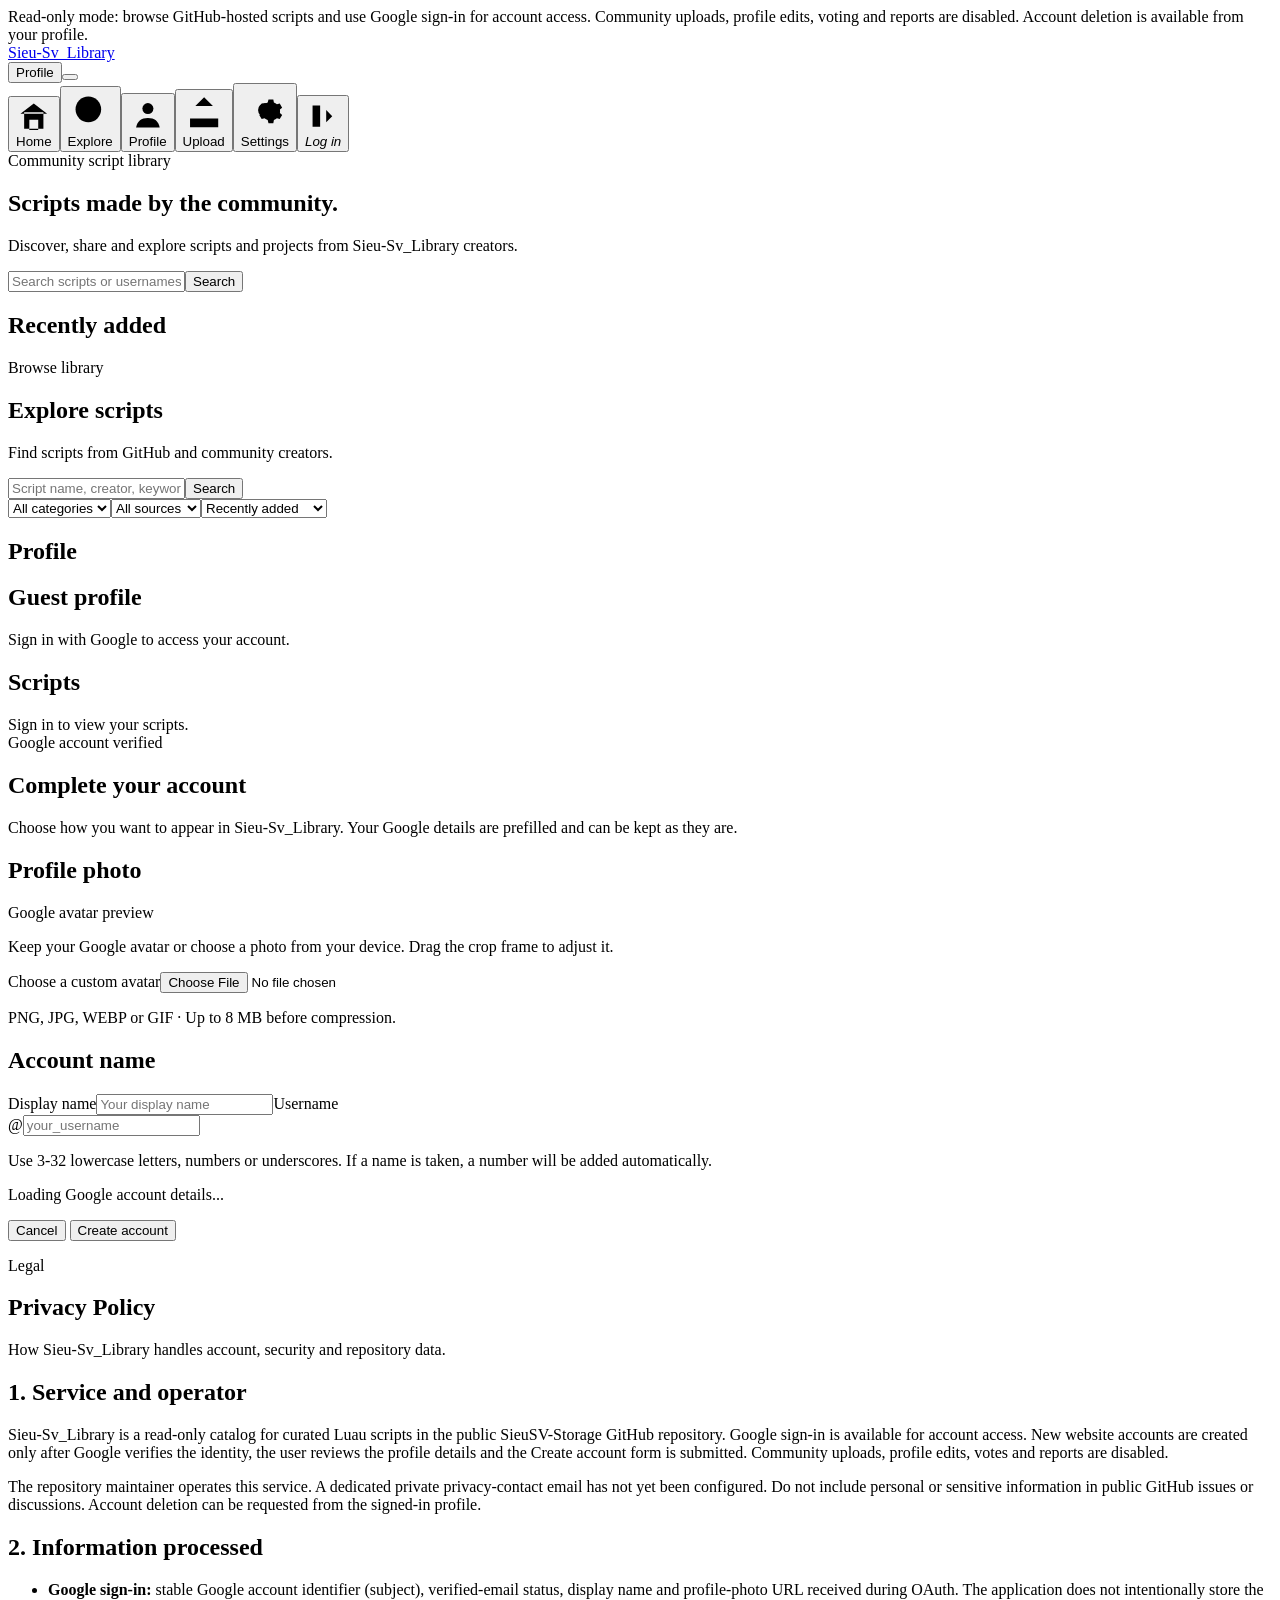
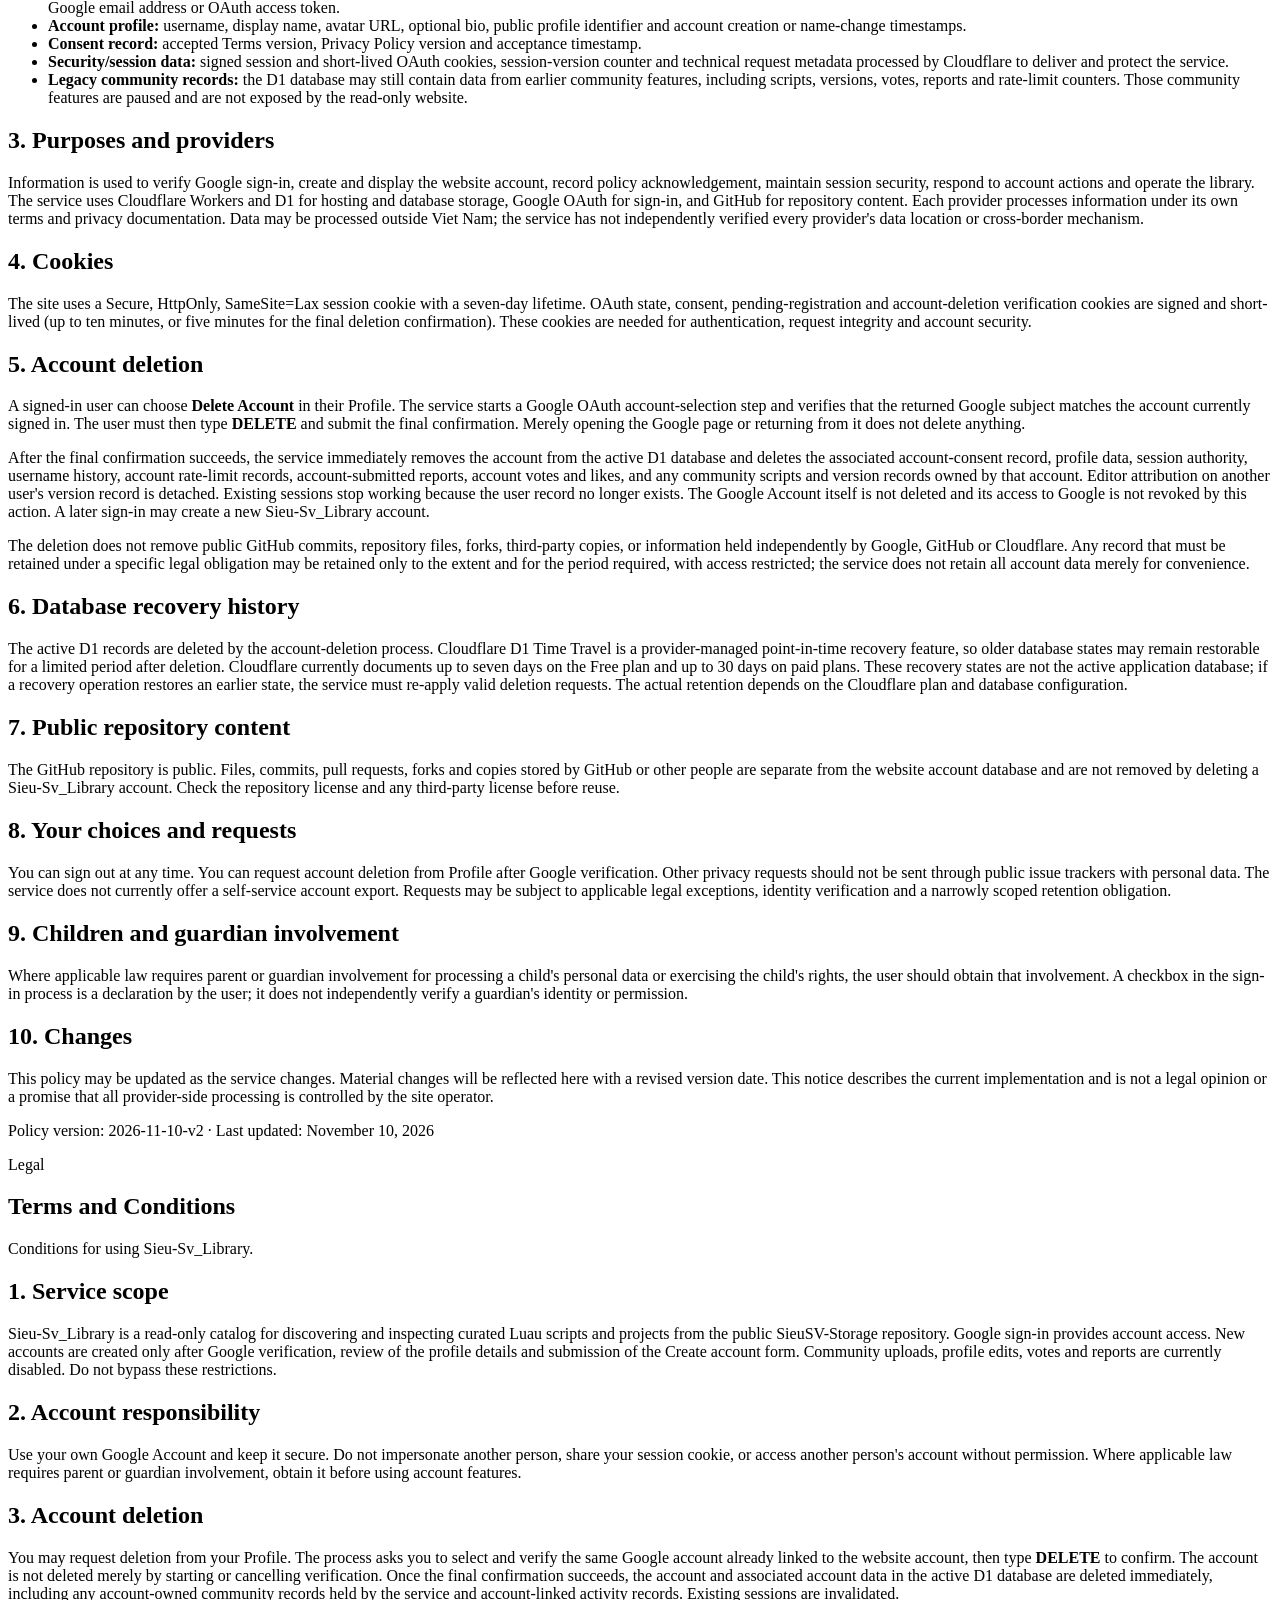
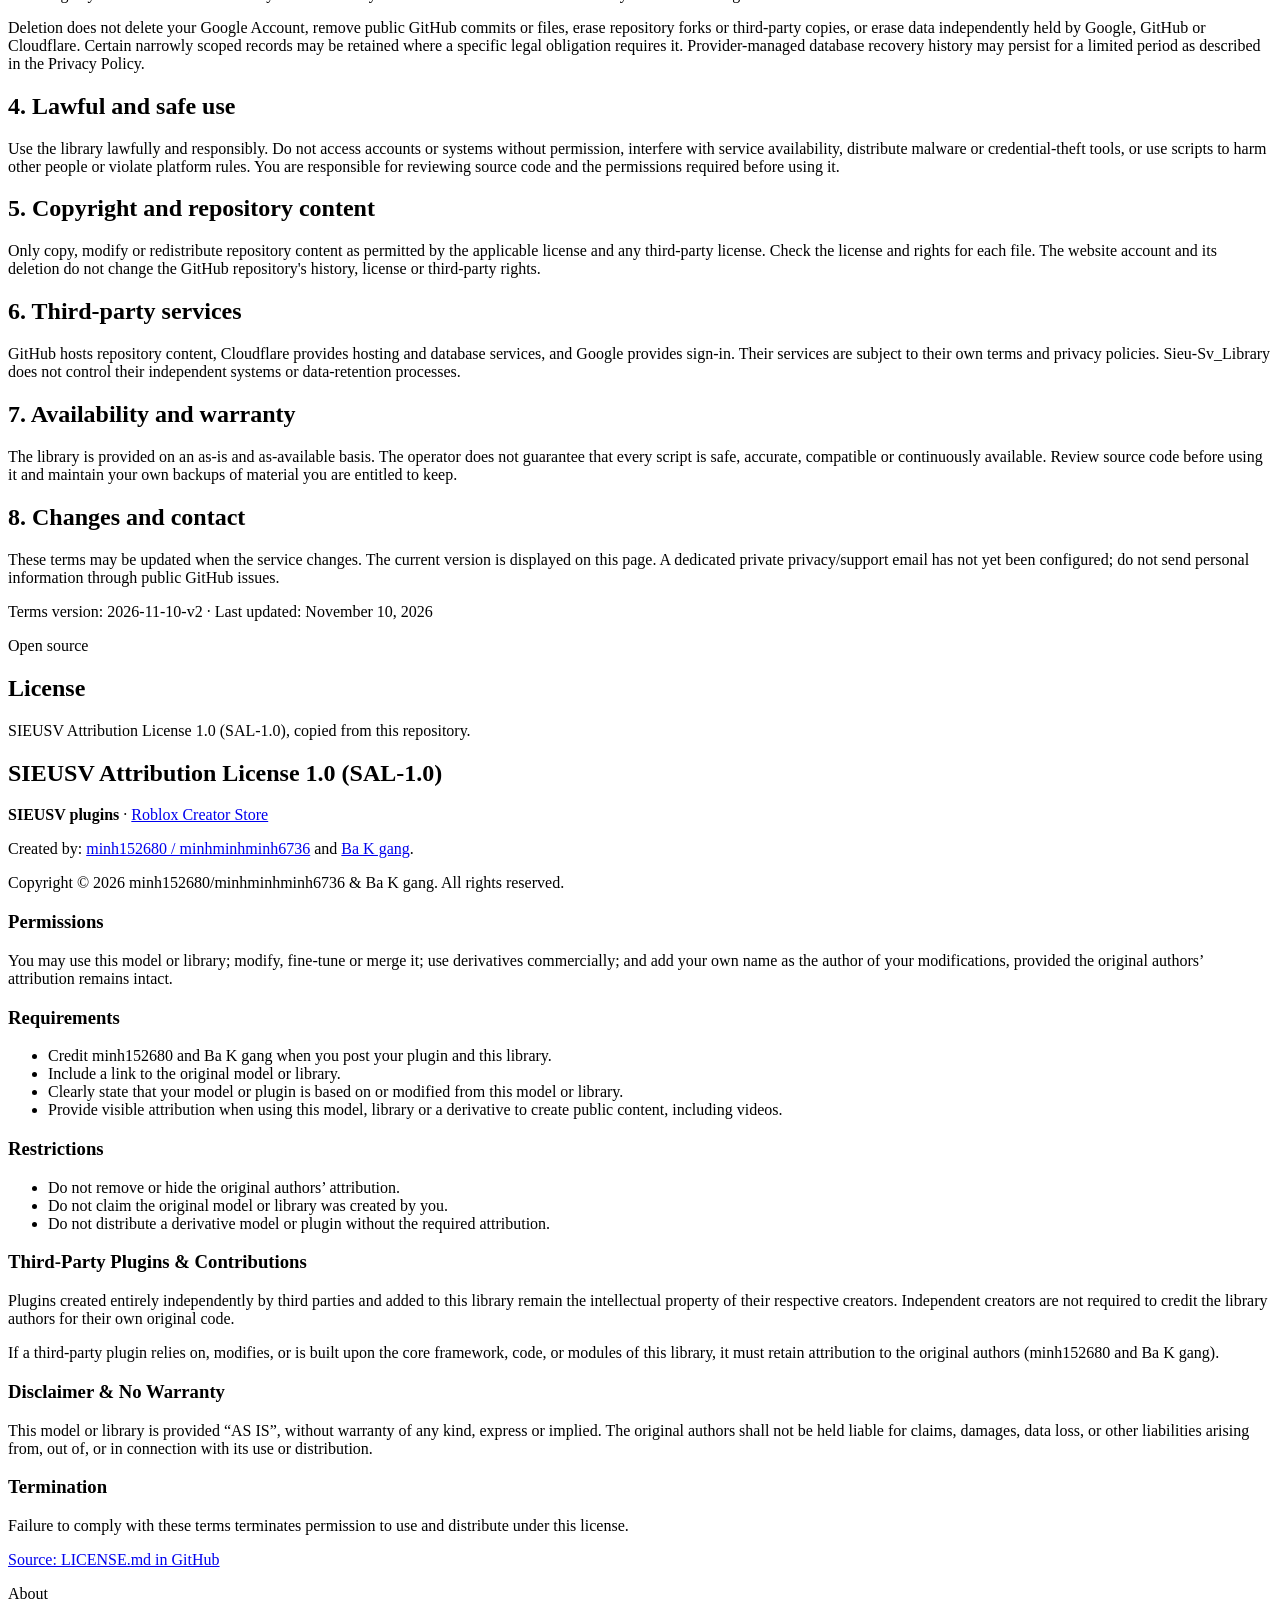
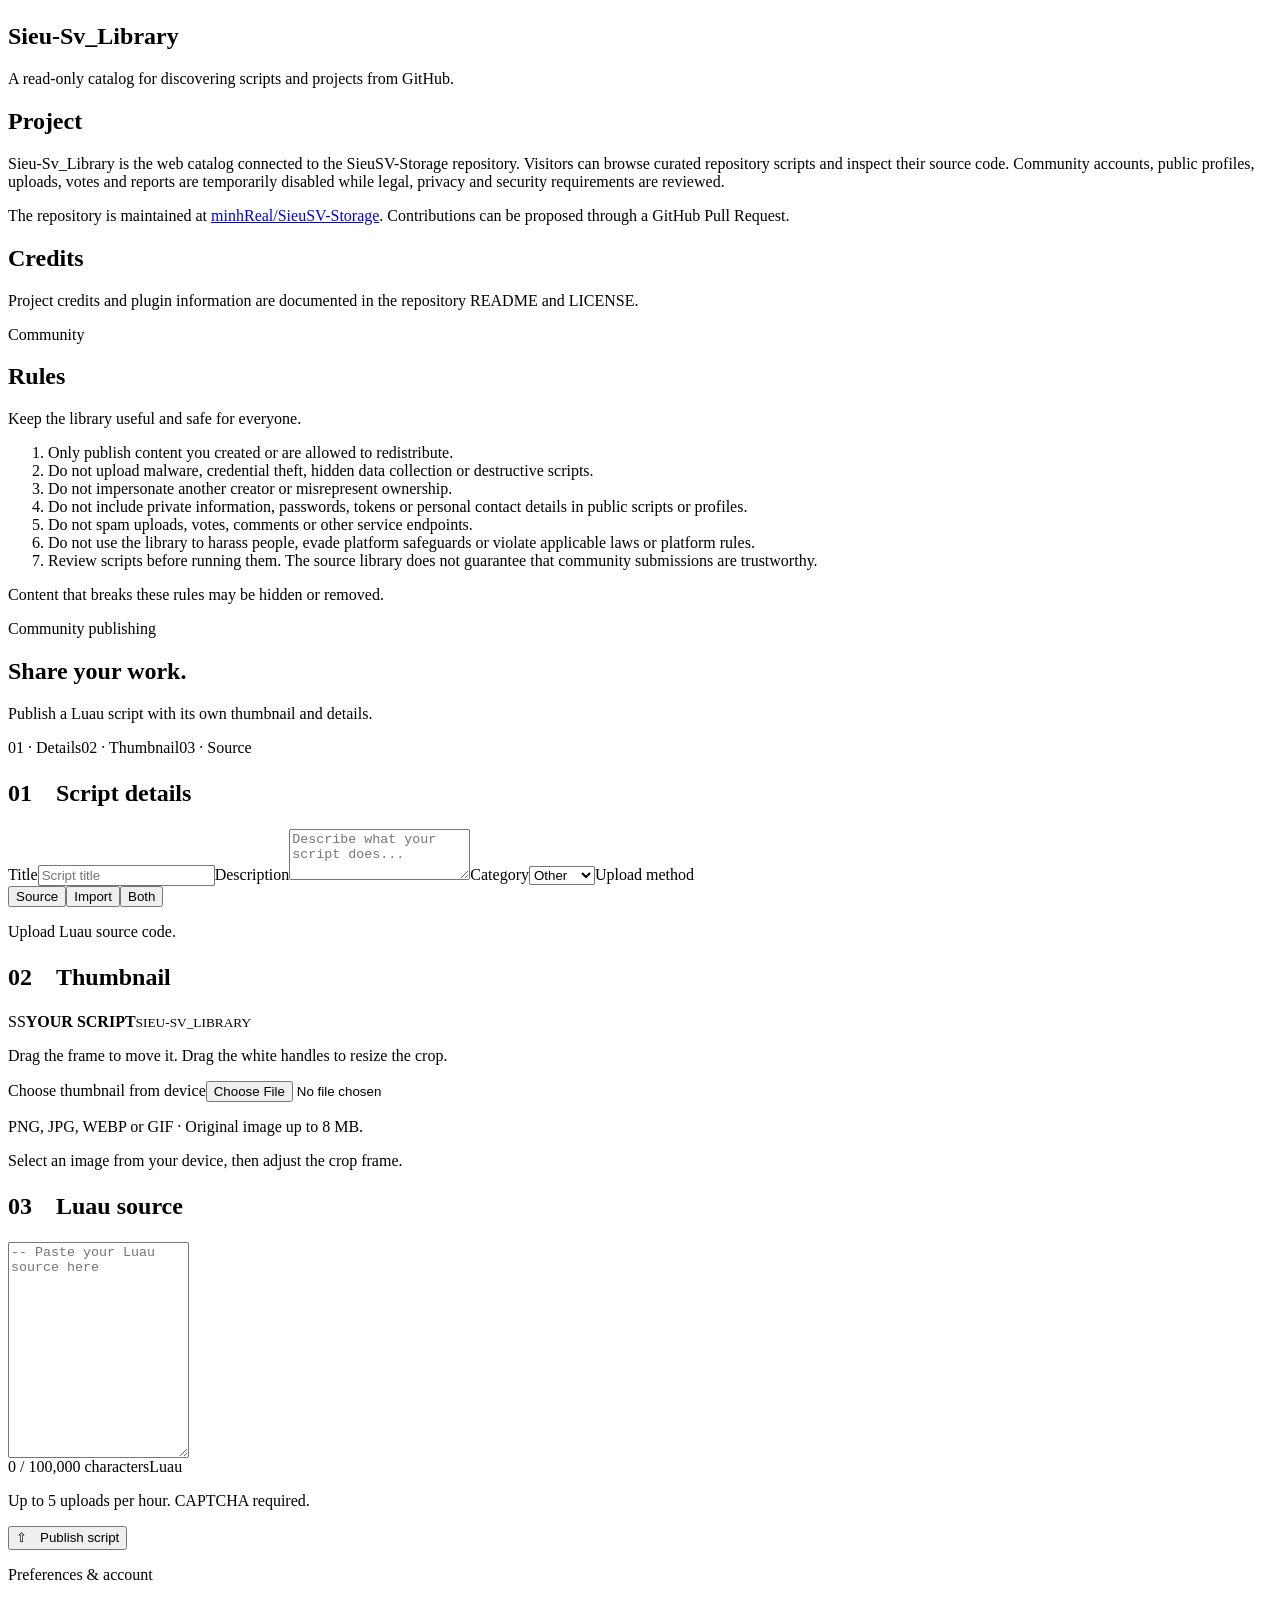
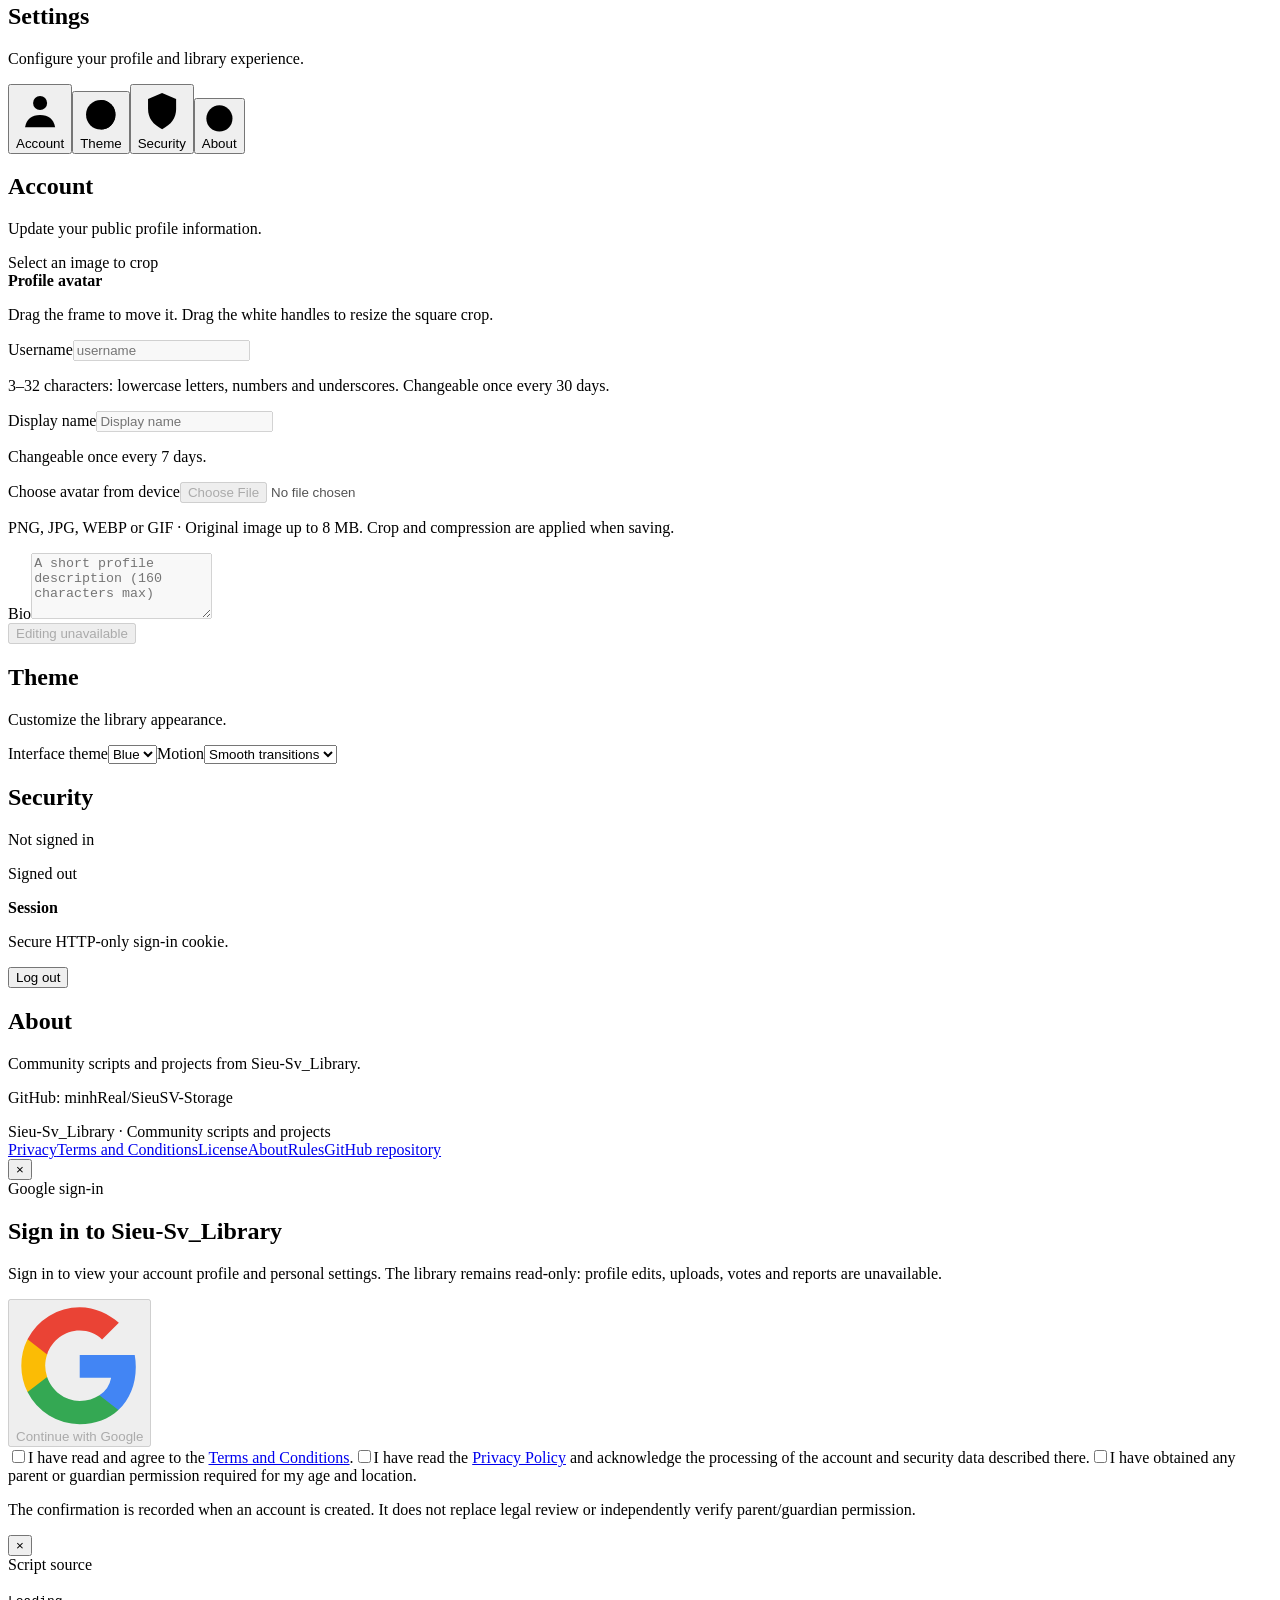
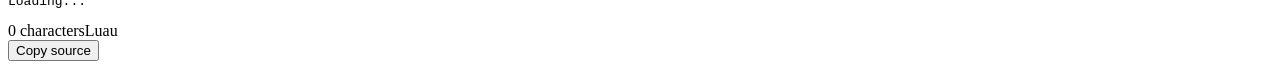
==== commit 96f647ad: "Update privacy and terms policies for account deletion" ====
--- a/website/index.html
+++ b/website/index.html
@@ -1,6 +1,11 @@
 <html lang="en"><head><meta charset="utf-8"><meta name="viewport" content="width=device-width,initial-scale=1"><title>Sieu-Sv_Library</title>
-<link rel="stylesheet" href="https://sieu-sv-library-api.sieusv-storage-minhreal.workers.dev/assets/index.css"></head><body class="communityReadOnly"><div class="readOnlyNotice" role="status">Read-only mode: Google sign-in is available for account access. GitHub-hosted scripts remain available; community uploads, profile edits, voting and reports are disabled.</div>
-<header class="top"><a class="brand" href="https://sieu-sv-library-api.sieusv-storage-minhreal.workers.dev/" id="brandHome">Sieu-Sv_Library</a><div class="topActions"><button class="btn" id="profileBtn">Profile</button><button class="btn tabsToggle" id="menu" aria-label="Open tabs" title="Tabs"><svg viewBox="0 0 24 24" aria-hidden="true"><path d="M4 6h16M4 12h16M4 18h16"/></svg></button></div><nav id="nav"><button data-page="home"><span class="navIcon"><svg viewBox="0 0 24 24" aria-hidden="true"><path d="m3 10 9-7 9 7M5.5 9v11h13V9M9 21v-7h6v7"/></svg></span>Home</button><button data-page="explore"><span class="navIcon"><svg viewBox="0 0 24 24" aria-hidden="true"><circle cx="10.8" cy="10.8" r="6.8"/><path d="m16 16 5 5"/></svg></span>Explore</button><button data-page="profile"><span class="navIcon"><svg viewBox="0 0 24 24" aria-hidden="true"><circle cx="12" cy="8" r="3.5"/><path d="M4.5 20c.8-4 3.3-6 7.5-6s6.7 2 7.5 6"/></svg></span>Profile</button><button data-page="upload"><span class="navIcon"><svg viewBox="0 0 24 24" aria-hidden="true"><path d="M12 16V3m-5 5 5-5 5 5M4 15v5h16v-5"/></svg></span>Upload</button><button data-page="settings"><span class="navIcon"><svg viewBox="0 0 24 24" aria-hidden="true"><circle cx="12" cy="12" r="3.5"/><path d="m19.4 13.5 1.1.9-1.2 2.1-1.4-.4a7.7 7.7 0 0 1-1.5.9l-.3 1.5h-2.4l-.4-1.5a7.7 7.7 0 0 1-1.6-.9l-1.4.4-1.2-2.1 1.1-.9a7.2 7.2 0 0 1 0-1.8l-1.1-.9 1.2-2.1 1.4.4a7.7 7.7 0 0 1 1.6-.9l.4-1.5h2.4l.3 1.5a7.7 7.7 0 0 1 1.5.9l1.4-.4 1.2 2.1-1.1.9a7.2 7.2 0 0 1 0 1.8Z"/></svg></span>Settings</button><button id="logoutItem"><span class="navIcon"><svg viewBox="0 0 24 24" aria-hidden="true"><path d="M10 5H5v14h5M14 8l4 4-4 4M8 12h10"/></svg></span><i>Log in</i></button></nav></header>
+<meta name="description" content="Sieu-Sv_Library is a read-only catalog for discovering and inspecting curated Luau scripts from the SieuSV-Storage repository. Google sign-in provides account access and secure account deletion.">
+<meta property="og:title" content="Sieu-Sv_Library"><meta property="og:description" content="Browse and inspect curated Luau scripts from SieuSV-Storage.">
+<meta property="og:image" content="https://raw.githubusercontent.com/minhReal/SieuSV-Storage/main/logo2.jpg">
+<link rel="icon" type="image/jpeg" href="https://raw.githubusercontent.com/minhReal/SieuSV-Storage/main/logo2.jpg">
+<link rel="apple-touch-icon" href="https://raw.githubusercontent.com/minhReal/SieuSV-Storage/main/logo2.jpg">
+<link rel="stylesheet" href="https://sieu-sv-library-api.sieusv-storage-minhreal.workers.dev/assets/index.css"></head><body class="communityReadOnly"><div class="readOnlyNotice" id="siteNotice" role="status">Read-only mode: browse GitHub-hosted scripts and use Google sign-in for account access. Community uploads, profile edits, voting and reports are disabled. Account deletion is available from your profile.</div>
+<header class="top"><a class="brand" href="https://sieu-sv-library-api.sieusv-storage-minhreal.workers.dev/" id="brandHome"><img class="brandLogo" src="https://raw.githubusercontent.com/minhReal/SieuSV-Storage/main/logo2.jpg" alt=""><span>Sieu-Sv_Library</span></a><div class="topActions"><button class="btn" id="profileBtn">Profile</button><button class="btn tabsToggle" id="menu" aria-label="Open tabs" title="Tabs"><svg viewBox="0 0 24 24" aria-hidden="true"><path d="M4 6h16M4 12h16M4 18h16"/></svg></button></div><nav id="nav"><button data-page="home"><span class="navIcon"><svg viewBox="0 0 24 24" aria-hidden="true"><path d="m3 10 9-7 9 7M5.5 9v11h13V9M9 21v-7h6v7"/></svg></span>Home</button><button data-page="explore"><span class="navIcon"><svg viewBox="0 0 24 24" aria-hidden="true"><circle cx="10.8" cy="10.8" r="6.8"/><path d="m16 16 5 5"/></svg></span>Explore</button><button data-page="profile"><span class="navIcon"><svg viewBox="0 0 24 24" aria-hidden="true"><circle cx="12" cy="8" r="3.5"/><path d="M4.5 20c.8-4 3.3-6 7.5-6s6.7 2 7.5 6"/></svg></span>Profile</button><button data-page="upload"><span class="navIcon"><svg viewBox="0 0 24 24" aria-hidden="true"><path d="M12 16V3m-5 5 5-5 5 5M4 15v5h16v-5"/></svg></span>Upload</button><button data-page="settings"><span class="navIcon"><svg viewBox="0 0 24 24" aria-hidden="true"><circle cx="12" cy="12" r="3.5"/><path d="m19.4 13.5 1.1.9-1.2 2.1-1.4-.4a7.7 7.7 0 0 1-1.5.9l-.3 1.5h-2.4l-.4-1.5a7.7 7.7 0 0 1-1.6-.9l-1.4.4-1.2-2.1 1.1-.9a7.2 7.2 0 0 1 0-1.8l-1.1-.9 1.2-2.1 1.4.4a7.7 7.7 0 0 1 1.6-.9l.4-1.5h2.4l.3 1.5a7.7 7.7 0 0 1 1.5.9l1.4-.4 1.2 2.1-1.1.9a7.2 7.2 0 0 1 0 1.8Z"/></svg></span>Settings</button><button id="logoutItem"><span class="navIcon"><svg viewBox="0 0 24 24" aria-hidden="true"><path d="M10 5H5v14h5M14 8l4 4-4 4M8 12h10"/></svg></span><i>Log in</i></button></nav></header>
 <main class="wrap">
 <section id="home" class="page active"><div class="hero"><div class="eyebrow">Community script library</div><h1>Scripts made by the community.</h1><p>Discover, share and explore scripts and projects from Sieu-Sv_Library creators.</p><div class="search"><input id="search" placeholder="Search scripts or usernames..."><button class="btn primary" id="searchBtn">Search</button></div></div><div class="head"><h2>Recently added</h2><span class="muted" id="count"></span></div><div class="grid" id="homeGrid"></div></section>
 <section id="explore" class="page"><div class="hero"><div class="eyebrow">Browse library</div><h1>Explore scripts</h1><p>Find scripts from GitHub and community creators.</p><div class="search"><input id="exploreSearch" placeholder="Script name, creator, keyword..."><button class="btn primary" id="exploreBtn">Search</button></div><div class="filters"><select id="exploreCategory" aria-label="Filter by category"><option value="all">All categories</option></select><select id="exploreOrigin" aria-label="Filter by source"><option value="all">All sources</option><option value="github">GitHub</option><option value="community">Community</option></select><select id="exploreSort" aria-label="Sort scripts"><option value="newest">Recently added</option><option value="updated">Recently updated</option><option value="popular">Most liked</option><option value="title">Title A-Z</option></select></div><p class="muted" id="exploreCount" aria-live="polite"></p></div><div class="grid" id="exploreGrid"></div></section>
@@ -17,8 +22,8 @@
    <div class="registrationActions"><p class="muted" id="registrationStatus" role="status">Loading Google account details...</p><div><button class="btn" id="registrationCancel" type="button">Cancel</button> <button class="btn primary" id="registrationCreate" type="submit">Create account</button></div></div>
   </form>
  </section>
-<section id="privacy" class="page infoPage"><div class="hero"><div class="eyebrow">Legal</div><h1>Privacy</h1><p>How Sieu-Sv_Library handles account, script and security data.</p></div><article class="profile legalText"><h2>Current service status</h2><p>The website is read-only. Google sign-in verifies the identity first. New accounts are created only after the person reviews the prefilled profile and submits the Create account form; existing accounts sign in normally. Community profiles, uploads, profile edits, votes and report submissions remain disabled. Existing community database records have not been deleted; the paused community API does not serve them. Public scripts from the GitHub repository remain available.</p><h2>Data stored before the pause</h2><p>The application database can contain a Google account identifier, username, display name, avatar URL, bio, public profile identifier, account timestamps, username-change history, community script source and metadata, version snapshots, vote records, report details and per-account rate-limit counters. Reports are not public profile content.</p><h2>Google sign-in</h2><p>Google OAuth is used to verify the account. The application receives the stable Google account identifier, verified email status, display name and profile-photo URL. The verified email is used temporarily to generate a default username; the full email address is not stored in the application database. The stable Google account identifier is stored to recognise the account. Google processes OAuth requests under its own privacy terms.</p><p>After Google verifies a new account, the application uses a short-lived, signed pending-registration cookie to prefill the profile setup form. The account row and consent receipt are stored only after the person submits the Create account form. The receipt contains the accepted Terms version, Privacy Policy version and acceptance time. The application does not intentionally store the Google access token.</p><h2>Cookies and technical data</h2><p>The sign-in flow uses a Secure, HttpOnly, SameSite=Lax session cookie with a seven-day lifetime, plus short-lived OAuth state and signed consent cookies that expire after ten minutes. Cloudflare may process connection and request metadata to deliver and protect the site. Cloudflare Turnstile is not used for the read-only sign-in flow.</p><h2>Public information</h2><p>Before the pause, usernames, display names, avatars, bios and public community scripts could be displayed to visitors. The pause hides community profiles and community scripts from the website, but it does not erase records already stored. Files in the public GitHub repository remain public and are governed by the repository license and applicable third-party licenses.</p><h2>Service providers and international processing</h2><p>The service uses Cloudflare Workers and D1, Google OAuth and GitHub-hosted repository content. These providers may process information in locations outside Viet Nam under their own terms. The actual data locations and the applicable cross-border-transfer requirements have not yet been verified provider by provider.</p><h2>Retention and requests</h2><p>A complete fixed retention schedule and self-service account export or deletion flow are not currently implemented. Existing application records remain stored until an appropriate retention and deletion process is established. For a privacy request, do not post personal information in a public GitHub issue; ask the repository maintainer for a private contact route first.</p><p class="muted">Last updated: November 10, 2026</p></article></section>
-<section id="terms" class="page infoPage"><div class="hero"><div class="eyebrow">Legal</div><h1>Terms and Conditions</h1><p>Conditions for using the read-only script library.</p></div><article class="profile legalText"><h2>Current mode</h2><p>The website is read-only. Google sign-in is available only for account access and recording acceptance of the current Terms and Privacy Policy. Profiles, community uploads, profile edits, votes and report submissions are unavailable. Do not try to bypass these restrictions. Only curated scripts and files from the public GitHub repository are currently served.</p><h2>Lawful use</h2><p>Use the library lawfully. Do not access accounts or systems without permission, interfere with service availability, distribute malware or credential theft tools, or use scripts to harm other people or violate platform rules.</p><h2>Copyright and repository content</h2><p>Only copy, modify or redistribute repository content as permitted by the applicable license and any third-party license. Check the license and rights for each file. A report button is not currently available, and this site does not currently provide a complete DMCA designated-agent or counter-notice process.</p><h2>Third-party services</h2><p>GitHub hosts the source repository. Cloudflare provides website hosting and data services. Each provider is governed by its own terms and privacy policy.</p><h2>No warranty</h2><p>The library is provided on an as-is and as-available basis. Review source code before using it. The operator does not guarantee that scripts are safe, accurate or continuously available.</p><h2>Changes</h2><p>These terms may be updated when the service changes. Community features may be enabled again only after the applicable legal, privacy and security requirements have been reviewed.</p><p class="muted">Last updated: November 10, 2026</p></article></section>
+<section id="privacy" class="page infoPage"><div class="hero"><div class="eyebrow">Legal</div><h1>Privacy Policy</h1><p>How Sieu-Sv_Library handles account, security and repository data.</p></div><article class="profile legalText"><h2>1. Service and operator</h2><p>Sieu-Sv_Library is a read-only catalog for curated Luau scripts in the public SieuSV-Storage GitHub repository. Google sign-in is available for account access. New website accounts are created only after Google verifies the identity, the user reviews the profile details and the Create account form is submitted. Community uploads, profile edits, votes and reports are disabled.</p><p>The repository maintainer operates this service. A dedicated private privacy-contact email has not yet been configured. Do not include personal or sensitive information in public GitHub issues or discussions. Account deletion can be requested from the signed-in profile.</p><h2>2. Information processed</h2><ul><li><b>Google sign-in:</b> stable Google account identifier (subject), verified-email status, display name and profile-photo URL received during OAuth. The application does not intentionally store the Google email address or OAuth access token.</li><li><b>Account profile:</b> username, display name, avatar URL, optional bio, public profile identifier and account creation or name-change timestamps.</li><li><b>Consent record:</b> accepted Terms version, Privacy Policy version and acceptance timestamp.</li><li><b>Security/session data:</b> signed session and short-lived OAuth cookies, session-version counter and technical request metadata processed by Cloudflare to deliver and protect the service.</li><li><b>Legacy community records:</b> the D1 database may still contain data from earlier community features, including scripts, versions, votes, reports and rate-limit counters. Those community features are paused and are not exposed by the read-only website.</li></ul><h2>3. Purposes and providers</h2><p>Information is used to verify Google sign-in, create and display the website account, record policy acknowledgement, maintain session security, respond to account actions and operate the library. The service uses Cloudflare Workers and D1 for hosting and database storage, Google OAuth for sign-in, and GitHub for repository content. Each provider processes information under its own terms and privacy documentation. Data may be processed outside Viet Nam; the service has not independently verified every provider's data location or cross-border mechanism.</p><h2>4. Cookies</h2><p>The site uses a Secure, HttpOnly, SameSite=Lax session cookie with a seven-day lifetime. OAuth state, consent, pending-registration and account-deletion verification cookies are signed and short-lived (up to ten minutes, or five minutes for the final deletion confirmation). These cookies are needed for authentication, request integrity and account security.</p><h2>5. Account deletion</h2><p>A signed-in user can choose <b>Delete Account</b> in their Profile. The service starts a Google OAuth account-selection step and verifies that the returned Google subject matches the account currently signed in. The user must then type <b>DELETE</b> and submit the final confirmation. Merely opening the Google page or returning from it does not delete anything.</p><p>After the final confirmation succeeds, the service immediately removes the account from the active D1 database and deletes the associated account-consent record, profile data, session authority, username history, account rate-limit records, account-submitted reports, account votes and likes, and any community scripts and version records owned by that account. Editor attribution on another user's version record is detached. Existing sessions stop working because the user record no longer exists. The Google Account itself is not deleted and its access to Google is not revoked by this action. A later sign-in may create a new Sieu-Sv_Library account.</p><p>The deletion does not remove public GitHub commits, repository files, forks, third-party copies, or information held independently by Google, GitHub or Cloudflare. Any record that must be retained under a specific legal obligation may be retained only to the extent and for the period required, with access restricted; the service does not retain all account data merely for convenience.</p><h2>6. Database recovery history</h2><p>The active D1 records are deleted by the account-deletion process. Cloudflare D1 Time Travel is a provider-managed point-in-time recovery feature, so older database states may remain restorable for a limited period after deletion. Cloudflare currently documents up to seven days on the Free plan and up to 30 days on paid plans. These recovery states are not the active application database; if a recovery operation restores an earlier state, the service must re-apply valid deletion requests. The actual retention depends on the Cloudflare plan and database configuration.</p><h2>7. Public repository content</h2><p>The GitHub repository is public. Files, commits, pull requests, forks and copies stored by GitHub or other people are separate from the website account database and are not removed by deleting a Sieu-Sv_Library account. Check the repository license and any third-party license before reuse.</p><h2>8. Your choices and requests</h2><p>You can sign out at any time. You can request account deletion from Profile after Google verification. Other privacy requests should not be sent through public issue trackers with personal data. The service does not currently offer a self-service account export. Requests may be subject to applicable legal exceptions, identity verification and a narrowly scoped retention obligation.</p><h2>9. Children and guardian involvement</h2><p>Where applicable law requires parent or guardian involvement for processing a child's personal data or exercising the child's rights, the user should obtain that involvement. A checkbox in the sign-in process is a declaration by the user; it does not independently verify a guardian's identity or permission.</p><h2>10. Changes</h2><p>This policy may be updated as the service changes. Material changes will be reflected here with a revised version date. This notice describes the current implementation and is not a legal opinion or a promise that all provider-side processing is controlled by the site operator.</p><p class="muted">Policy version: 2026-11-10-v2 · Last updated: November 10, 2026</p></article></section>
+<section id="terms" class="page infoPage"><div class="hero"><div class="eyebrow">Legal</div><h1>Terms and Conditions</h1><p>Conditions for using Sieu-Sv_Library.</p></div><article class="profile legalText"><h2>1. Service scope</h2><p>Sieu-Sv_Library is a read-only catalog for discovering and inspecting curated Luau scripts and projects from the public SieuSV-Storage repository. Google sign-in provides account access. New accounts are created only after Google verification, review of the profile details and submission of the Create account form. Community uploads, profile edits, votes and reports are currently disabled. Do not bypass these restrictions.</p><h2>2. Account responsibility</h2><p>Use your own Google Account and keep it secure. Do not impersonate another person, share your session cookie, or access another person's account without permission. Where applicable law requires parent or guardian involvement, obtain it before using account features.</p><h2>3. Account deletion</h2><p>You may request deletion from your Profile. The process asks you to select and verify the same Google account already linked to the website account, then type <b>DELETE</b> to confirm. The account is not deleted merely by starting or cancelling verification. Once the final confirmation succeeds, the account and associated account data in the active D1 database are deleted immediately, including any account-owned community records held by the service and account-linked activity records. Existing sessions are invalidated.</p><p>Deletion does not delete your Google Account, remove public GitHub commits or files, erase repository forks or third-party copies, or erase data independently held by Google, GitHub or Cloudflare. Certain narrowly scoped records may be retained where a specific legal obligation requires it. Provider-managed database recovery history may persist for a limited period as described in the Privacy Policy.</p><h2>4. Lawful and safe use</h2><p>Use the library lawfully and responsibly. Do not access accounts or systems without permission, interfere with service availability, distribute malware or credential-theft tools, or use scripts to harm other people or violate platform rules. You are responsible for reviewing source code and the permissions required before using it.</p><h2>5. Copyright and repository content</h2><p>Only copy, modify or redistribute repository content as permitted by the applicable license and any third-party license. Check the license and rights for each file. The website account and its deletion do not change the GitHub repository's history, license or third-party rights.</p><h2>6. Third-party services</h2><p>GitHub hosts repository content, Cloudflare provides hosting and database services, and Google provides sign-in. Their services are subject to their own terms and privacy policies. Sieu-Sv_Library does not control their independent systems or data-retention processes.</p><h2>7. Availability and warranty</h2><p>The library is provided on an as-is and as-available basis. The operator does not guarantee that every script is safe, accurate, compatible or continuously available. Review source code before using it and maintain your own backups of material you are entitled to keep.</p><h2>8. Changes and contact</h2><p>These terms may be updated when the service changes. The current version is displayed on this page. A dedicated private privacy/support email has not yet been configured; do not send personal information through public GitHub issues.</p><p class="muted">Terms version: 2026-11-10-v2 · Last updated: November 10, 2026</p></article></section>
 <section id="license" class="page infoPage"><div class="hero"><div class="eyebrow">Open source</div><h1>License</h1><p>SIEUSV Attribution License 1.0 (SAL-1.0), copied from this repository.</p></div><article class="profile legalText"><h2>SIEUSV Attribution License 1.0 (SAL-1.0)</h2><p><b>SIEUSV plugins</b> · <a href="https://create.roblox.com/store/asset/124980373269733/SIEUSV-plugins-BETA" target="_blank" rel="noopener noreferrer">Roblox Creator Store</a></p><p>Created by: <a href="https://www.youtube.com/@minh15268O" target="_blank" rel="noopener noreferrer">minh152680 / minhminhminh6736</a> and <a href="https://www.roblox.com/communities/434674101/Ba-K-gang#!/about" target="_blank" rel="noopener noreferrer">Ba K gang</a>.</p><p>Copyright © 2026 minh152680/minhminhminh6736 &amp; Ba K gang. All rights reserved.</p><h3>Permissions</h3><p>You may use this model or library; modify, fine-tune or merge it; use derivatives commercially; and add your own name as the author of your modifications, provided the original authors’ attribution remains intact.</p><h3>Requirements</h3><ul><li>Credit minh152680 and Ba K gang when you post your plugin and this library.</li><li>Include a link to the original model or library.</li><li>Clearly state that your model or plugin is based on or modified from this model or library.</li><li>Provide visible attribution when using this model, library or a derivative to create public content, including videos.</li></ul><h3>Restrictions</h3><ul><li>Do not remove or hide the original authors’ attribution.</li><li>Do not claim the original model or library was created by you.</li><li>Do not distribute a derivative model or plugin without the required attribution.</li></ul><h3>Third-Party Plugins &amp; Contributions</h3><p>Plugins created entirely independently by third parties and added to this library remain the intellectual property of their respective creators. Independent creators are not required to credit the library authors for their own original code.</p><p>If a third-party plugin relies on, modifies, or is built upon the core framework, code, or modules of this library, it must retain attribution to the original authors (minh152680 and Ba K gang).</p><h3>Disclaimer &amp; No Warranty</h3><p>This model or library is provided “AS IS”, without warranty of any kind, express or implied. The original authors shall not be held liable for claims, damages, data loss, or other liabilities arising from, out of, or in connection with its use or distribution.</p><h3>Termination</h3><p>Failure to comply with these terms terminates permission to use and distribute under this license.</p><p><a href="https://github.com/minhReal/SieuSV-Storage/blob/main/LICENSE.md" target="_blank" rel="noopener noreferrer">Source: LICENSE.md in GitHub</a></p></article></section>
 <section id="about" class="page infoPage"><div class="hero"><div class="eyebrow">About</div><h1>Sieu-Sv_Library</h1><p>A read-only catalog for discovering scripts and projects from GitHub.</p></div><article class="profile legalText"><h2>Project</h2><p>Sieu-Sv_Library is the web catalog connected to the SieuSV-Storage repository. Visitors can browse curated repository scripts and inspect their source code. Community accounts, public profiles, uploads, votes and reports are temporarily disabled while legal, privacy and security requirements are reviewed.</p><p>The repository is maintained at <a href="https://github.com/minhReal/SieuSV-Storage" target="_blank" rel="noopener noreferrer">minhReal/SieuSV-Storage</a>. Contributions can be proposed through a GitHub Pull Request.</p><h2>Credits</h2><p>Project credits and plugin information are documented in the repository README and LICENSE.</p></article></section>
 <section id="rules" class="page infoPage"><div class="hero"><div class="eyebrow">Community</div><h1>Rules</h1><p>Keep the library useful and safe for everyone.</p></div><article class="profile legalText"><ol><li>Only publish content you created or are allowed to redistribute.</li><li>Do not upload malware, credential theft, hidden data collection or destructive scripts.</li><li>Do not impersonate another creator or misrepresent ownership.</li><li>Do not include private information, passwords, tokens or personal contact details in public scripts or profiles.</li><li>Do not spam uploads, votes, comments or other service endpoints.</li><li>Do not use the library to harass people, evade platform safeguards or violate applicable laws or platform rules.</li><li>Review scripts before running them. The source library does not guarantee that community submissions are trustworthy.</li></ol><p>Content that breaks these rules may be hidden or removed.</p></article></section>
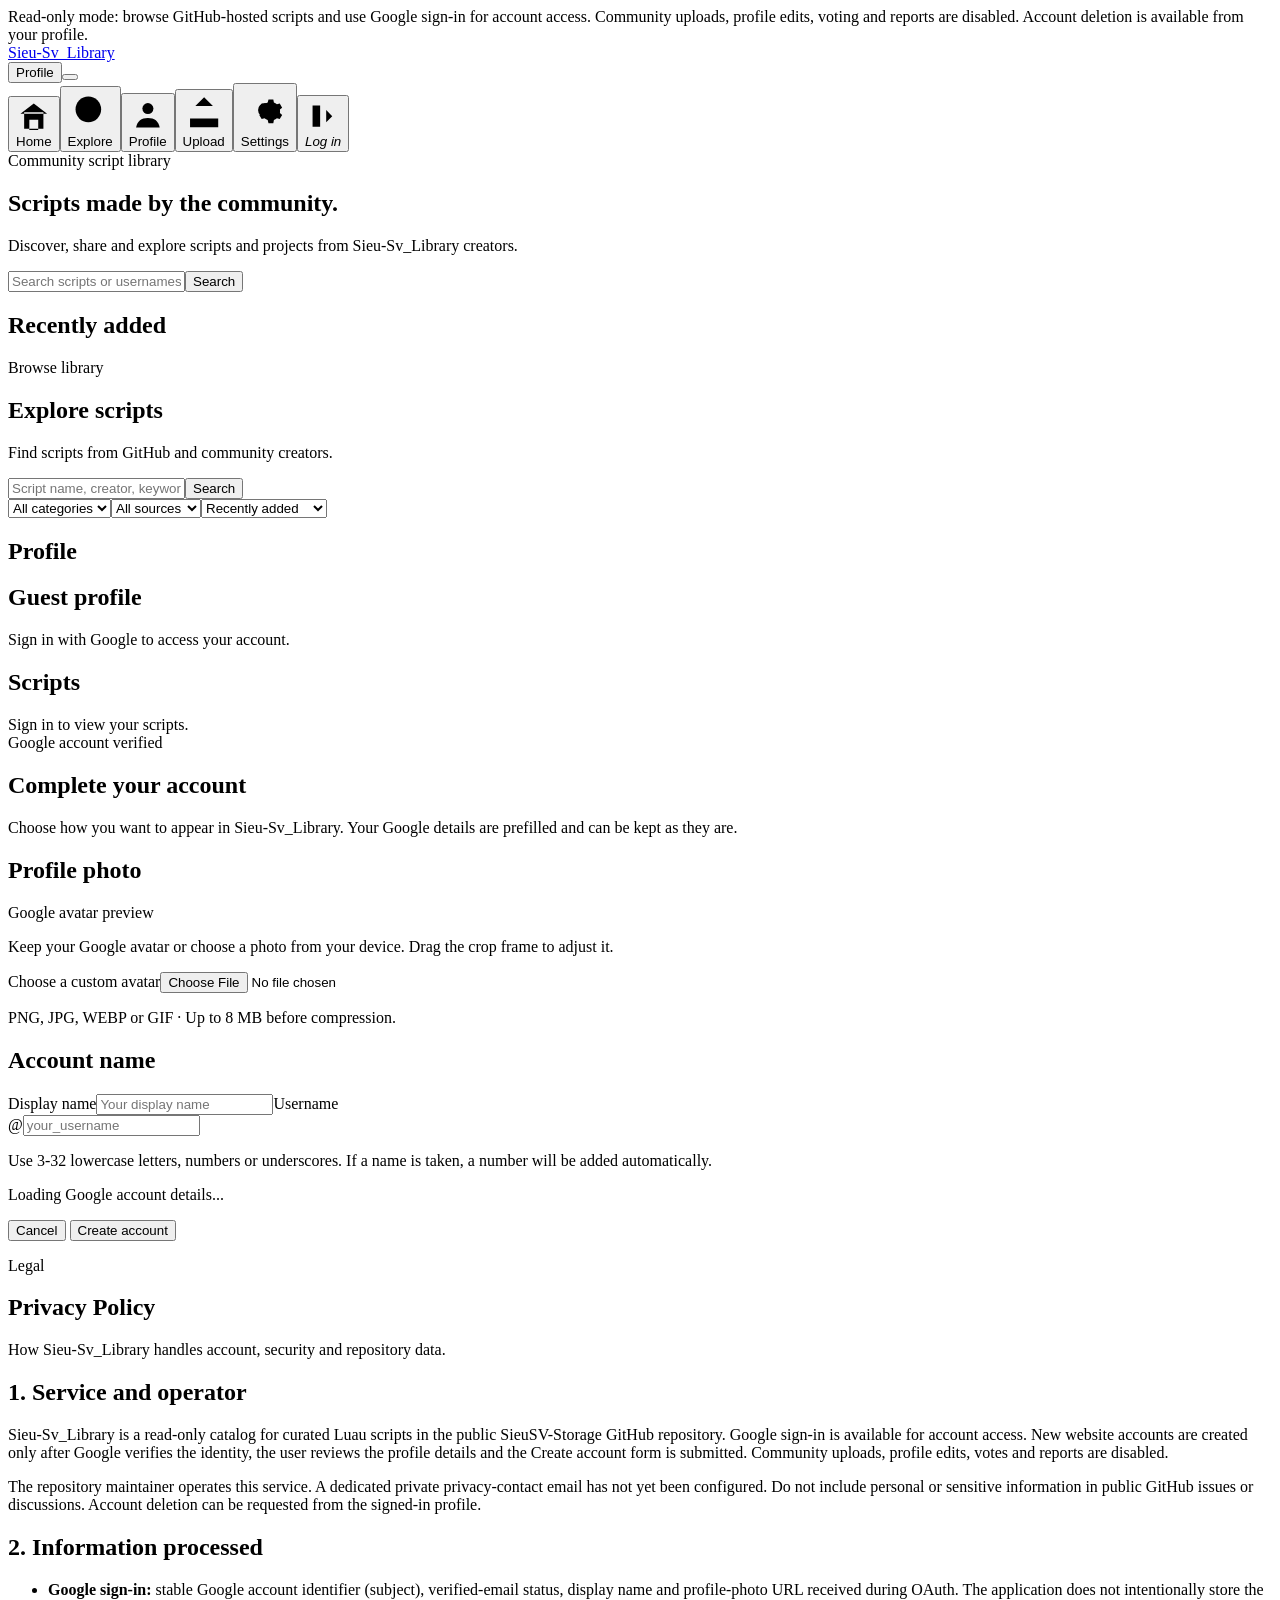
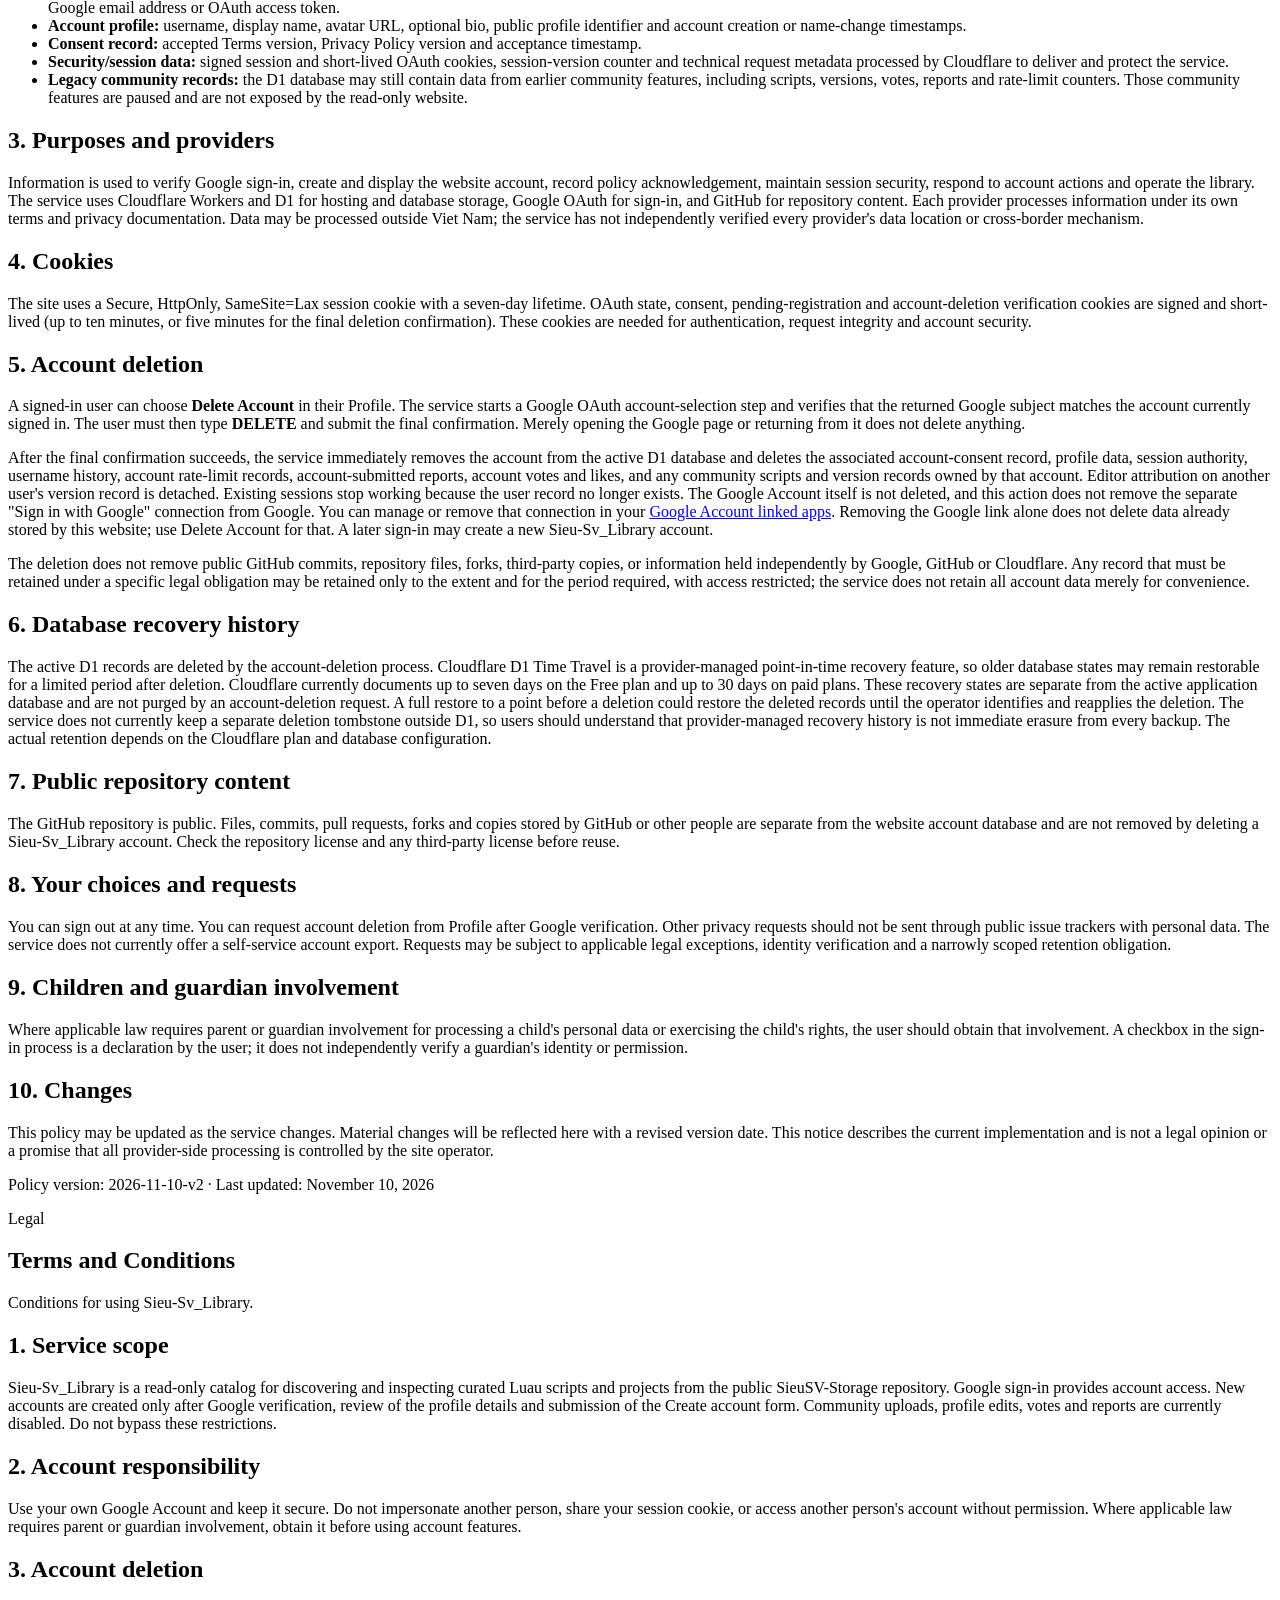
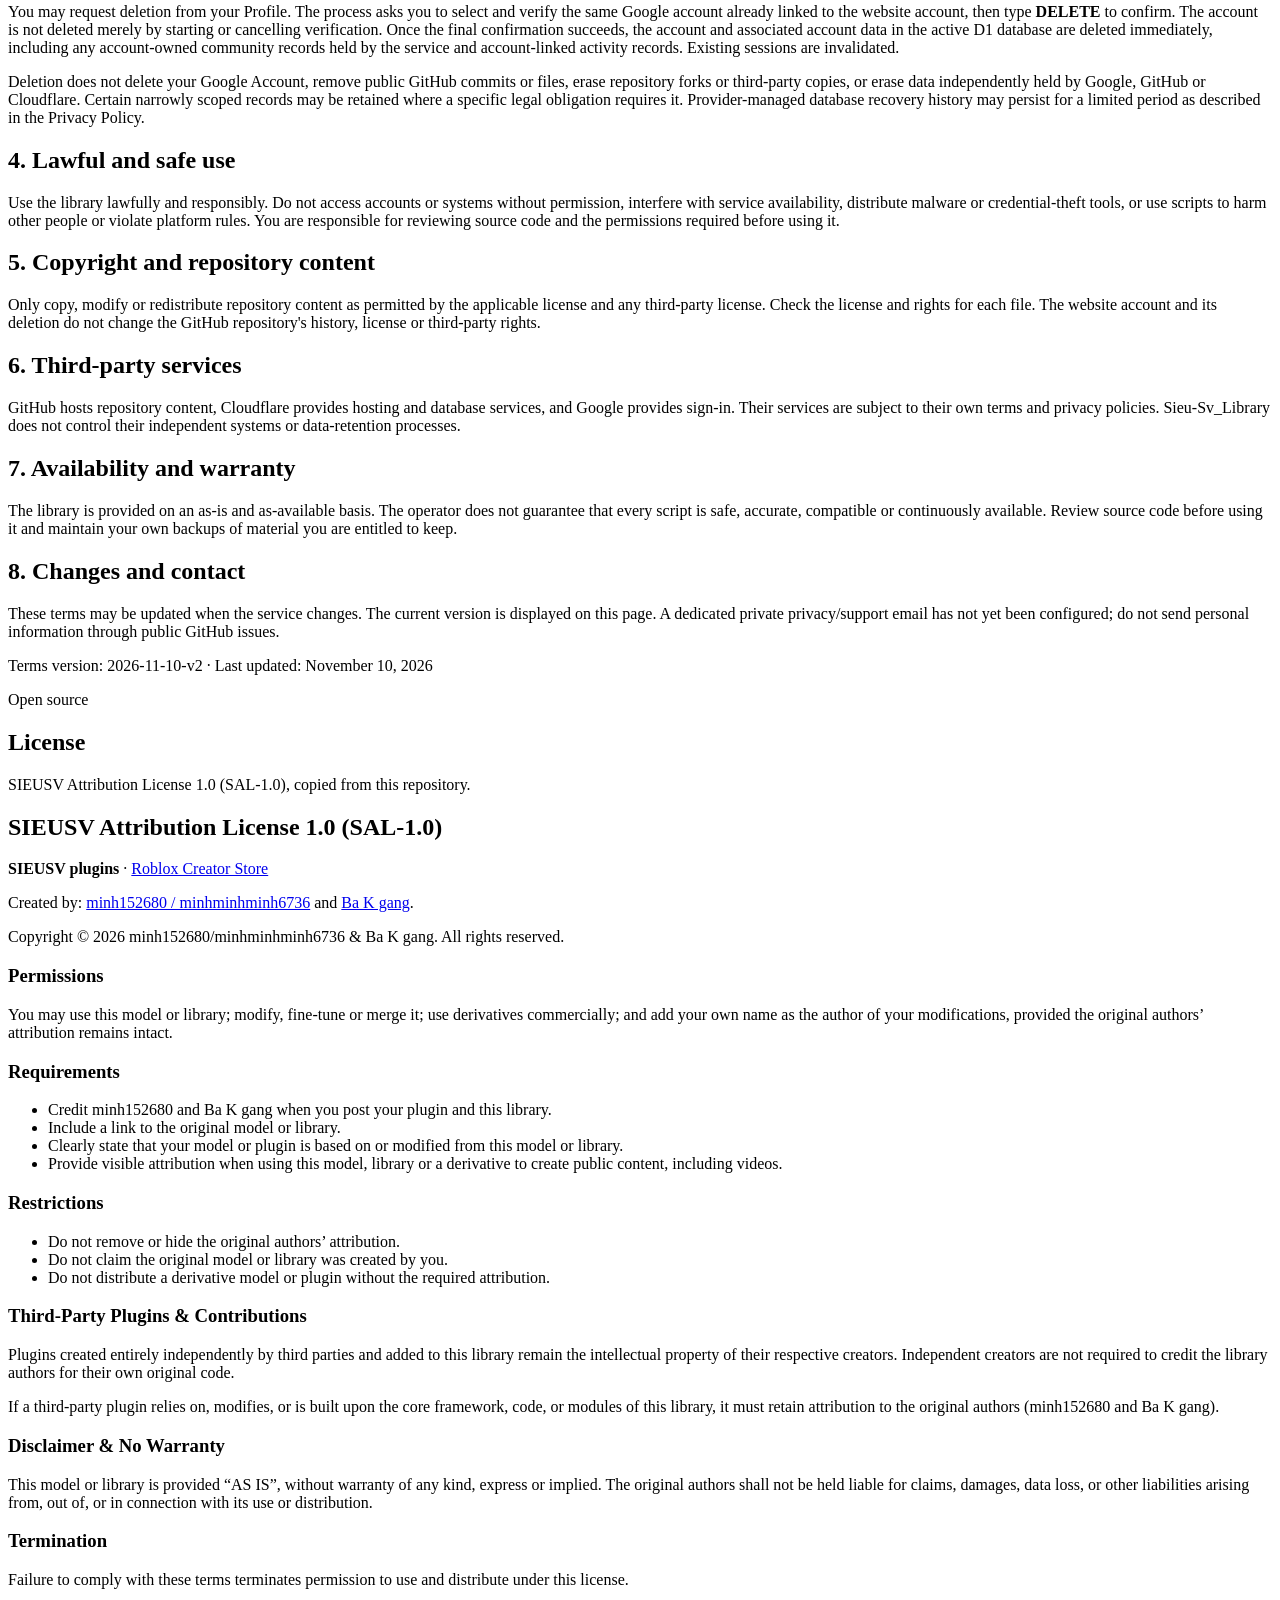
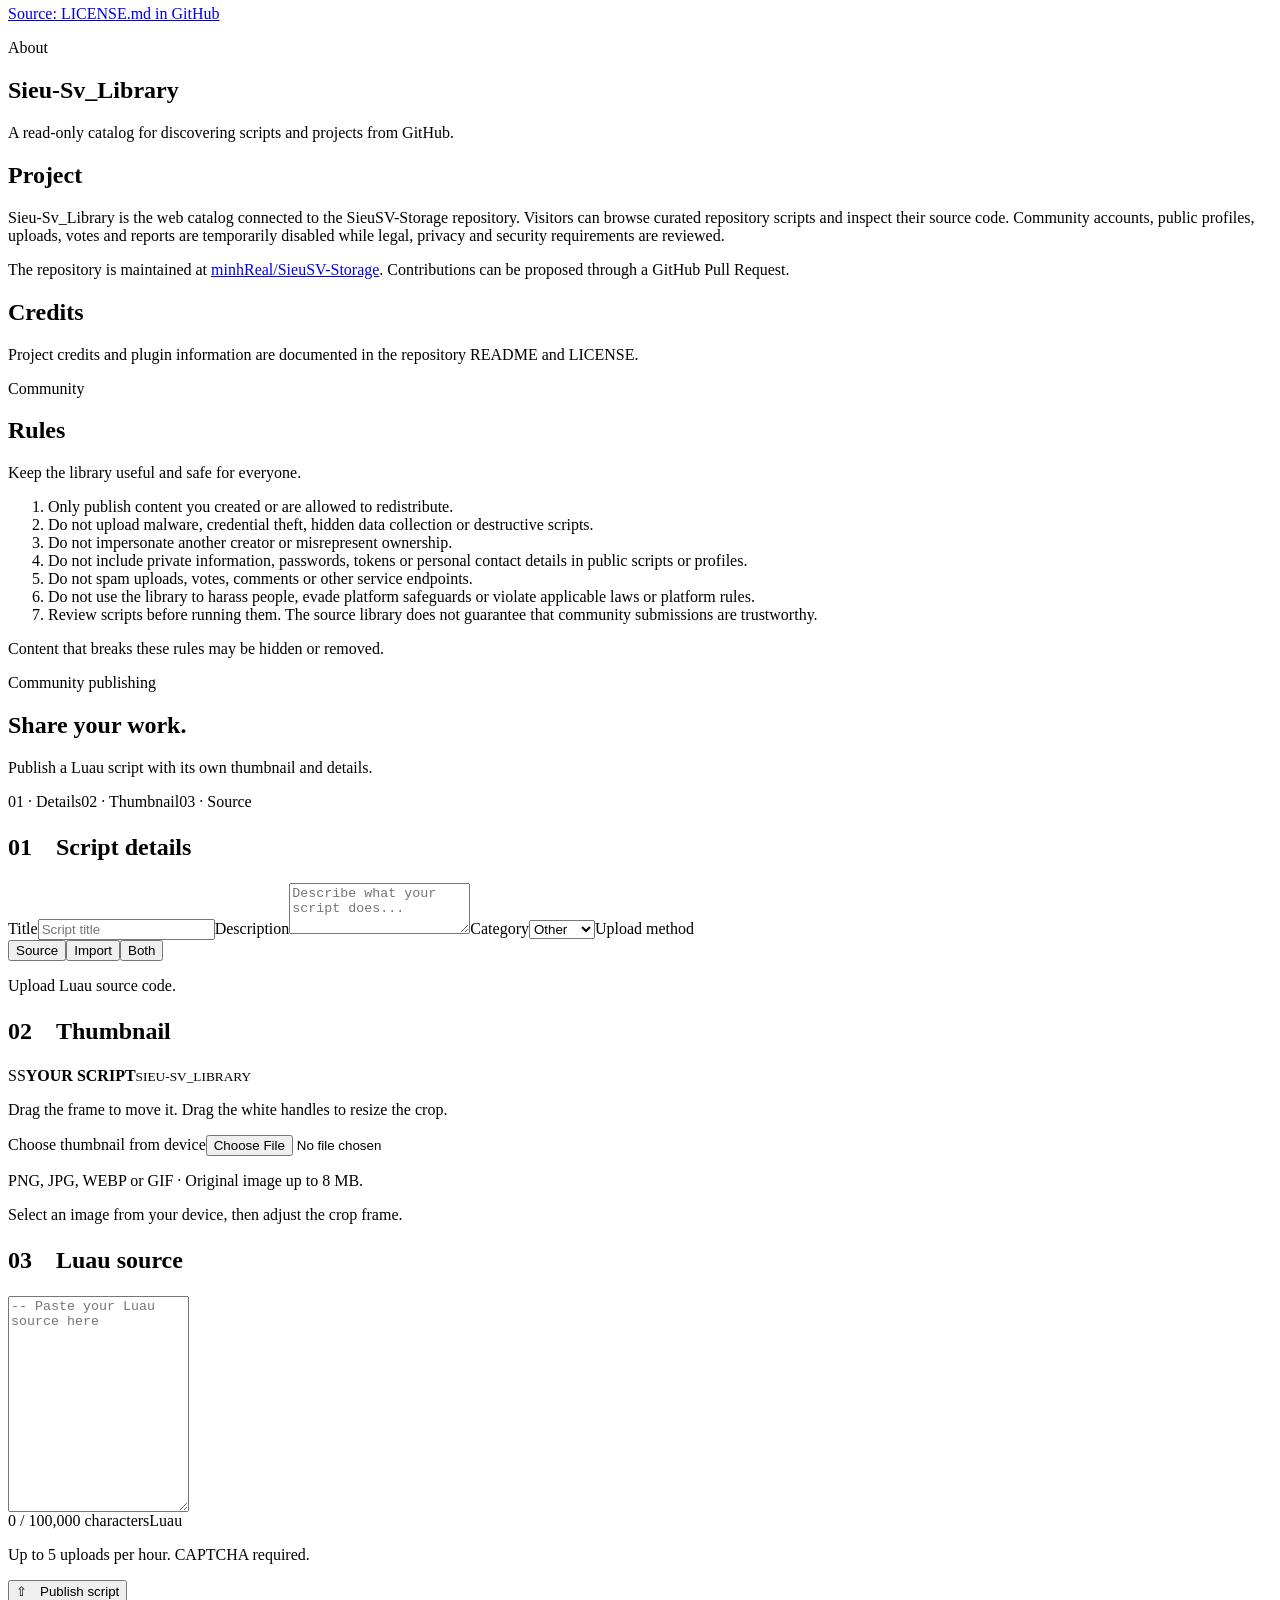
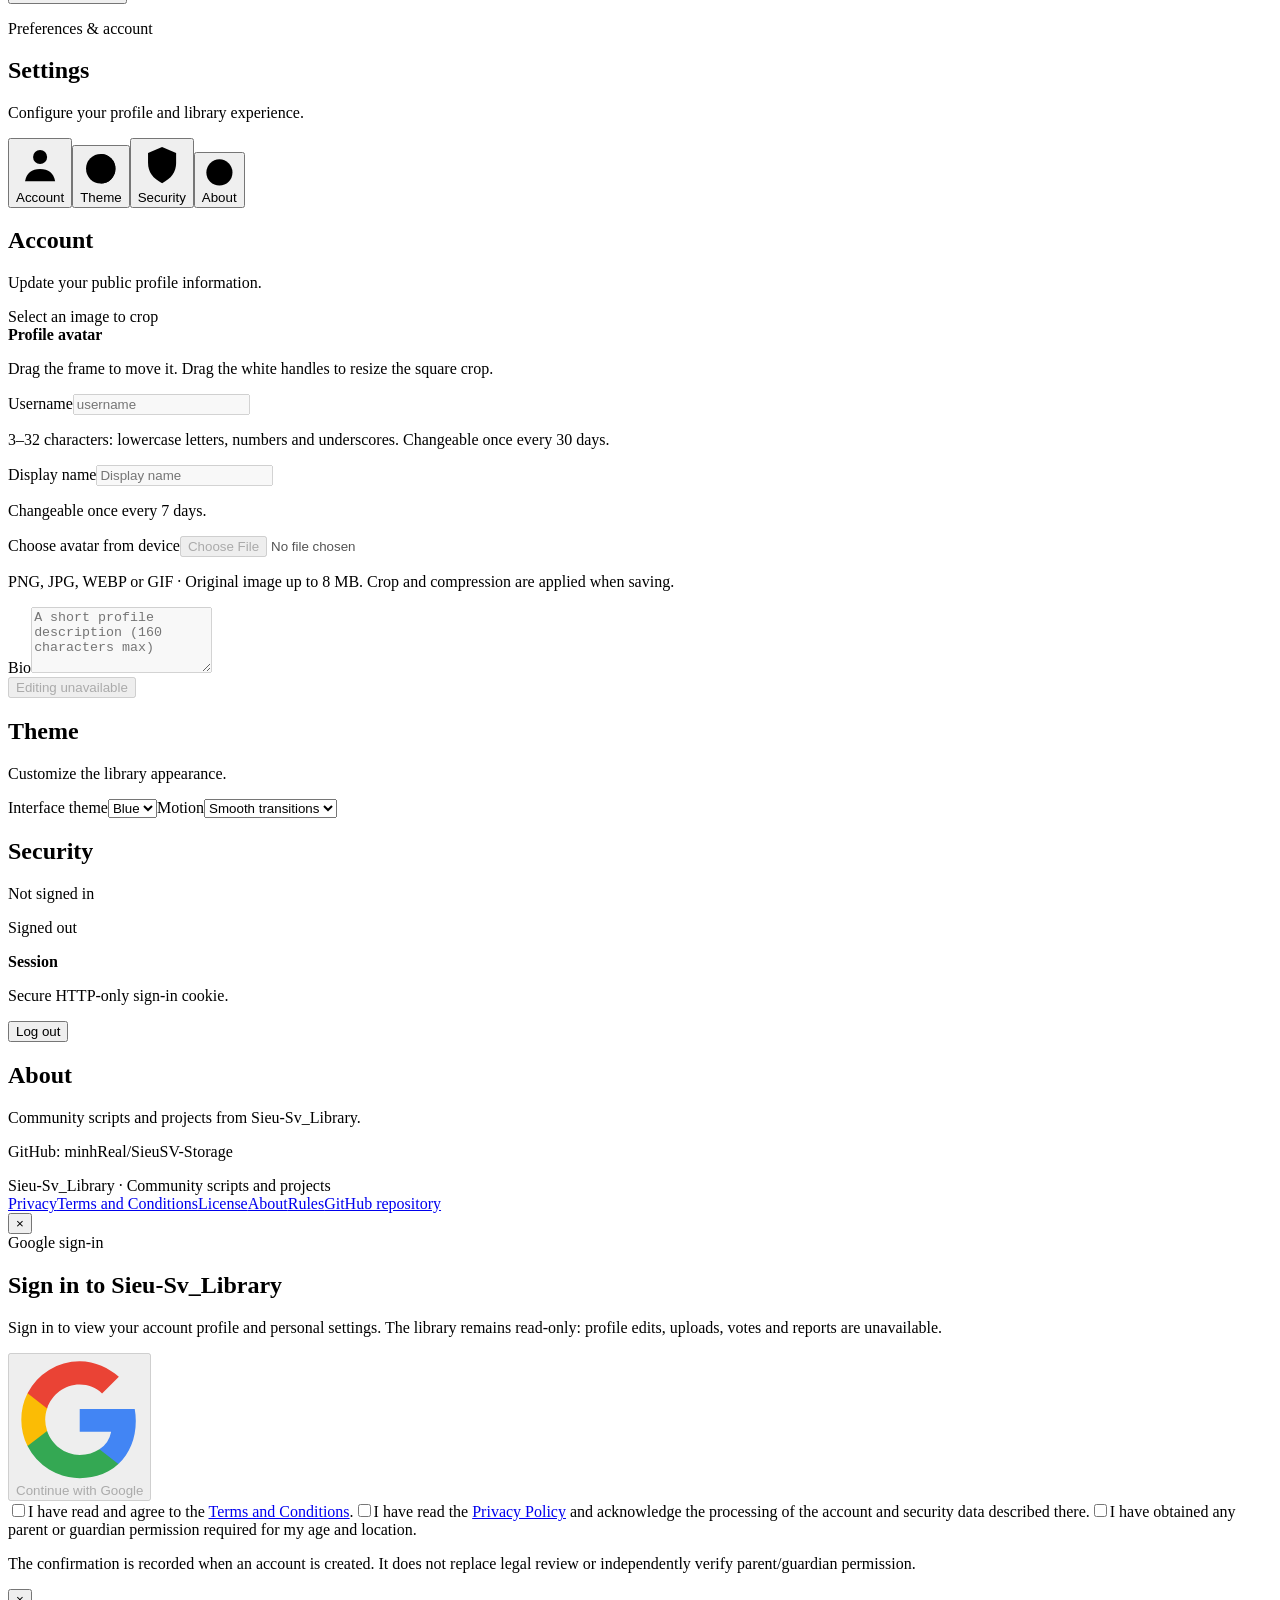
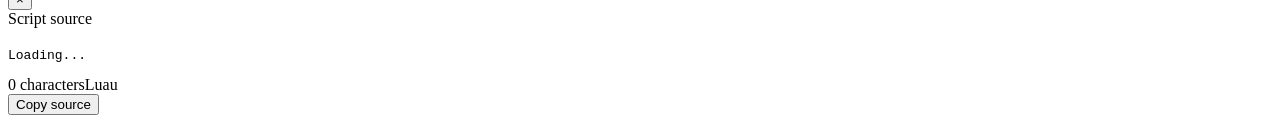
==== commit f4764fcf: "Clarify Google unlinking and D1 recovery limits" ====
--- a/website/index.html
+++ b/website/index.html
@@ -22,7 +22,7 @@
    <div class="registrationActions"><p class="muted" id="registrationStatus" role="status">Loading Google account details...</p><div><button class="btn" id="registrationCancel" type="button">Cancel</button> <button class="btn primary" id="registrationCreate" type="submit">Create account</button></div></div>
   </form>
  </section>
-<section id="privacy" class="page infoPage"><div class="hero"><div class="eyebrow">Legal</div><h1>Privacy Policy</h1><p>How Sieu-Sv_Library handles account, security and repository data.</p></div><article class="profile legalText"><h2>1. Service and operator</h2><p>Sieu-Sv_Library is a read-only catalog for curated Luau scripts in the public SieuSV-Storage GitHub repository. Google sign-in is available for account access. New website accounts are created only after Google verifies the identity, the user reviews the profile details and the Create account form is submitted. Community uploads, profile edits, votes and reports are disabled.</p><p>The repository maintainer operates this service. A dedicated private privacy-contact email has not yet been configured. Do not include personal or sensitive information in public GitHub issues or discussions. Account deletion can be requested from the signed-in profile.</p><h2>2. Information processed</h2><ul><li><b>Google sign-in:</b> stable Google account identifier (subject), verified-email status, display name and profile-photo URL received during OAuth. The application does not intentionally store the Google email address or OAuth access token.</li><li><b>Account profile:</b> username, display name, avatar URL, optional bio, public profile identifier and account creation or name-change timestamps.</li><li><b>Consent record:</b> accepted Terms version, Privacy Policy version and acceptance timestamp.</li><li><b>Security/session data:</b> signed session and short-lived OAuth cookies, session-version counter and technical request metadata processed by Cloudflare to deliver and protect the service.</li><li><b>Legacy community records:</b> the D1 database may still contain data from earlier community features, including scripts, versions, votes, reports and rate-limit counters. Those community features are paused and are not exposed by the read-only website.</li></ul><h2>3. Purposes and providers</h2><p>Information is used to verify Google sign-in, create and display the website account, record policy acknowledgement, maintain session security, respond to account actions and operate the library. The service uses Cloudflare Workers and D1 for hosting and database storage, Google OAuth for sign-in, and GitHub for repository content. Each provider processes information under its own terms and privacy documentation. Data may be processed outside Viet Nam; the service has not independently verified every provider's data location or cross-border mechanism.</p><h2>4. Cookies</h2><p>The site uses a Secure, HttpOnly, SameSite=Lax session cookie with a seven-day lifetime. OAuth state, consent, pending-registration and account-deletion verification cookies are signed and short-lived (up to ten minutes, or five minutes for the final deletion confirmation). These cookies are needed for authentication, request integrity and account security.</p><h2>5. Account deletion</h2><p>A signed-in user can choose <b>Delete Account</b> in their Profile. The service starts a Google OAuth account-selection step and verifies that the returned Google subject matches the account currently signed in. The user must then type <b>DELETE</b> and submit the final confirmation. Merely opening the Google page or returning from it does not delete anything.</p><p>After the final confirmation succeeds, the service immediately removes the account from the active D1 database and deletes the associated account-consent record, profile data, session authority, username history, account rate-limit records, account-submitted reports, account votes and likes, and any community scripts and version records owned by that account. Editor attribution on another user's version record is detached. Existing sessions stop working because the user record no longer exists. The Google Account itself is not deleted and its access to Google is not revoked by this action. A later sign-in may create a new Sieu-Sv_Library account.</p><p>The deletion does not remove public GitHub commits, repository files, forks, third-party copies, or information held independently by Google, GitHub or Cloudflare. Any record that must be retained under a specific legal obligation may be retained only to the extent and for the period required, with access restricted; the service does not retain all account data merely for convenience.</p><h2>6. Database recovery history</h2><p>The active D1 records are deleted by the account-deletion process. Cloudflare D1 Time Travel is a provider-managed point-in-time recovery feature, so older database states may remain restorable for a limited period after deletion. Cloudflare currently documents up to seven days on the Free plan and up to 30 days on paid plans. These recovery states are not the active application database; if a recovery operation restores an earlier state, the service must re-apply valid deletion requests. The actual retention depends on the Cloudflare plan and database configuration.</p><h2>7. Public repository content</h2><p>The GitHub repository is public. Files, commits, pull requests, forks and copies stored by GitHub or other people are separate from the website account database and are not removed by deleting a Sieu-Sv_Library account. Check the repository license and any third-party license before reuse.</p><h2>8. Your choices and requests</h2><p>You can sign out at any time. You can request account deletion from Profile after Google verification. Other privacy requests should not be sent through public issue trackers with personal data. The service does not currently offer a self-service account export. Requests may be subject to applicable legal exceptions, identity verification and a narrowly scoped retention obligation.</p><h2>9. Children and guardian involvement</h2><p>Where applicable law requires parent or guardian involvement for processing a child's personal data or exercising the child's rights, the user should obtain that involvement. A checkbox in the sign-in process is a declaration by the user; it does not independently verify a guardian's identity or permission.</p><h2>10. Changes</h2><p>This policy may be updated as the service changes. Material changes will be reflected here with a revised version date. This notice describes the current implementation and is not a legal opinion or a promise that all provider-side processing is controlled by the site operator.</p><p class="muted">Policy version: 2026-11-10-v2 · Last updated: November 10, 2026</p></article></section>
+<section id="privacy" class="page infoPage"><div class="hero"><div class="eyebrow">Legal</div><h1>Privacy Policy</h1><p>How Sieu-Sv_Library handles account, security and repository data.</p></div><article class="profile legalText"><h2>1. Service and operator</h2><p>Sieu-Sv_Library is a read-only catalog for curated Luau scripts in the public SieuSV-Storage GitHub repository. Google sign-in is available for account access. New website accounts are created only after Google verifies the identity, the user reviews the profile details and the Create account form is submitted. Community uploads, profile edits, votes and reports are disabled.</p><p>The repository maintainer operates this service. A dedicated private privacy-contact email has not yet been configured. Do not include personal or sensitive information in public GitHub issues or discussions. Account deletion can be requested from the signed-in profile.</p><h2>2. Information processed</h2><ul><li><b>Google sign-in:</b> stable Google account identifier (subject), verified-email status, display name and profile-photo URL received during OAuth. The application does not intentionally store the Google email address or OAuth access token.</li><li><b>Account profile:</b> username, display name, avatar URL, optional bio, public profile identifier and account creation or name-change timestamps.</li><li><b>Consent record:</b> accepted Terms version, Privacy Policy version and acceptance timestamp.</li><li><b>Security/session data:</b> signed session and short-lived OAuth cookies, session-version counter and technical request metadata processed by Cloudflare to deliver and protect the service.</li><li><b>Legacy community records:</b> the D1 database may still contain data from earlier community features, including scripts, versions, votes, reports and rate-limit counters. Those community features are paused and are not exposed by the read-only website.</li></ul><h2>3. Purposes and providers</h2><p>Information is used to verify Google sign-in, create and display the website account, record policy acknowledgement, maintain session security, respond to account actions and operate the library. The service uses Cloudflare Workers and D1 for hosting and database storage, Google OAuth for sign-in, and GitHub for repository content. Each provider processes information under its own terms and privacy documentation. Data may be processed outside Viet Nam; the service has not independently verified every provider's data location or cross-border mechanism.</p><h2>4. Cookies</h2><p>The site uses a Secure, HttpOnly, SameSite=Lax session cookie with a seven-day lifetime. OAuth state, consent, pending-registration and account-deletion verification cookies are signed and short-lived (up to ten minutes, or five minutes for the final deletion confirmation). These cookies are needed for authentication, request integrity and account security.</p><h2>5. Account deletion</h2><p>A signed-in user can choose <b>Delete Account</b> in their Profile. The service starts a Google OAuth account-selection step and verifies that the returned Google subject matches the account currently signed in. The user must then type <b>DELETE</b> and submit the final confirmation. Merely opening the Google page or returning from it does not delete anything.</p><p>After the final confirmation succeeds, the service immediately removes the account from the active D1 database and deletes the associated account-consent record, profile data, session authority, username history, account rate-limit records, account-submitted reports, account votes and likes, and any community scripts and version records owned by that account. Editor attribution on another user's version record is detached. Existing sessions stop working because the user record no longer exists. The Google Account itself is not deleted, and this action does not remove the separate "Sign in with Google" connection from Google. You can manage or remove that connection in your <a href="https://myaccount.google.com/connections" target="_blank" rel="noopener noreferrer">Google Account linked apps</a>. Removing the Google link alone does not delete data already stored by this website; use Delete Account for that. A later sign-in may create a new Sieu-Sv_Library account.</p><p>The deletion does not remove public GitHub commits, repository files, forks, third-party copies, or information held independently by Google, GitHub or Cloudflare. Any record that must be retained under a specific legal obligation may be retained only to the extent and for the period required, with access restricted; the service does not retain all account data merely for convenience.</p><h2>6. Database recovery history</h2><p>The active D1 records are deleted by the account-deletion process. Cloudflare D1 Time Travel is a provider-managed point-in-time recovery feature, so older database states may remain restorable for a limited period after deletion. Cloudflare currently documents up to seven days on the Free plan and up to 30 days on paid plans. These recovery states are separate from the active application database and are not purged by an account-deletion request. A full restore to a point before a deletion could restore the deleted records until the operator identifies and reapplies the deletion. The service does not currently keep a separate deletion tombstone outside D1, so users should understand that provider-managed recovery history is not immediate erasure from every backup. The actual retention depends on the Cloudflare plan and database configuration.</p><h2>7. Public repository content</h2><p>The GitHub repository is public. Files, commits, pull requests, forks and copies stored by GitHub or other people are separate from the website account database and are not removed by deleting a Sieu-Sv_Library account. Check the repository license and any third-party license before reuse.</p><h2>8. Your choices and requests</h2><p>You can sign out at any time. You can request account deletion from Profile after Google verification. Other privacy requests should not be sent through public issue trackers with personal data. The service does not currently offer a self-service account export. Requests may be subject to applicable legal exceptions, identity verification and a narrowly scoped retention obligation.</p><h2>9. Children and guardian involvement</h2><p>Where applicable law requires parent or guardian involvement for processing a child's personal data or exercising the child's rights, the user should obtain that involvement. A checkbox in the sign-in process is a declaration by the user; it does not independently verify a guardian's identity or permission.</p><h2>10. Changes</h2><p>This policy may be updated as the service changes. Material changes will be reflected here with a revised version date. This notice describes the current implementation and is not a legal opinion or a promise that all provider-side processing is controlled by the site operator.</p><p class="muted">Policy version: 2026-11-10-v2 · Last updated: November 10, 2026</p></article></section>
 <section id="terms" class="page infoPage"><div class="hero"><div class="eyebrow">Legal</div><h1>Terms and Conditions</h1><p>Conditions for using Sieu-Sv_Library.</p></div><article class="profile legalText"><h2>1. Service scope</h2><p>Sieu-Sv_Library is a read-only catalog for discovering and inspecting curated Luau scripts and projects from the public SieuSV-Storage repository. Google sign-in provides account access. New accounts are created only after Google verification, review of the profile details and submission of the Create account form. Community uploads, profile edits, votes and reports are currently disabled. Do not bypass these restrictions.</p><h2>2. Account responsibility</h2><p>Use your own Google Account and keep it secure. Do not impersonate another person, share your session cookie, or access another person's account without permission. Where applicable law requires parent or guardian involvement, obtain it before using account features.</p><h2>3. Account deletion</h2><p>You may request deletion from your Profile. The process asks you to select and verify the same Google account already linked to the website account, then type <b>DELETE</b> to confirm. The account is not deleted merely by starting or cancelling verification. Once the final confirmation succeeds, the account and associated account data in the active D1 database are deleted immediately, including any account-owned community records held by the service and account-linked activity records. Existing sessions are invalidated.</p><p>Deletion does not delete your Google Account, remove public GitHub commits or files, erase repository forks or third-party copies, or erase data independently held by Google, GitHub or Cloudflare. Certain narrowly scoped records may be retained where a specific legal obligation requires it. Provider-managed database recovery history may persist for a limited period as described in the Privacy Policy.</p><h2>4. Lawful and safe use</h2><p>Use the library lawfully and responsibly. Do not access accounts or systems without permission, interfere with service availability, distribute malware or credential-theft tools, or use scripts to harm other people or violate platform rules. You are responsible for reviewing source code and the permissions required before using it.</p><h2>5. Copyright and repository content</h2><p>Only copy, modify or redistribute repository content as permitted by the applicable license and any third-party license. Check the license and rights for each file. The website account and its deletion do not change the GitHub repository's history, license or third-party rights.</p><h2>6. Third-party services</h2><p>GitHub hosts repository content, Cloudflare provides hosting and database services, and Google provides sign-in. Their services are subject to their own terms and privacy policies. Sieu-Sv_Library does not control their independent systems or data-retention processes.</p><h2>7. Availability and warranty</h2><p>The library is provided on an as-is and as-available basis. The operator does not guarantee that every script is safe, accurate, compatible or continuously available. Review source code before using it and maintain your own backups of material you are entitled to keep.</p><h2>8. Changes and contact</h2><p>These terms may be updated when the service changes. The current version is displayed on this page. A dedicated private privacy/support email has not yet been configured; do not send personal information through public GitHub issues.</p><p class="muted">Terms version: 2026-11-10-v2 · Last updated: November 10, 2026</p></article></section>
 <section id="license" class="page infoPage"><div class="hero"><div class="eyebrow">Open source</div><h1>License</h1><p>SIEUSV Attribution License 1.0 (SAL-1.0), copied from this repository.</p></div><article class="profile legalText"><h2>SIEUSV Attribution License 1.0 (SAL-1.0)</h2><p><b>SIEUSV plugins</b> · <a href="https://create.roblox.com/store/asset/124980373269733/SIEUSV-plugins-BETA" target="_blank" rel="noopener noreferrer">Roblox Creator Store</a></p><p>Created by: <a href="https://www.youtube.com/@minh15268O" target="_blank" rel="noopener noreferrer">minh152680 / minhminhminh6736</a> and <a href="https://www.roblox.com/communities/434674101/Ba-K-gang#!/about" target="_blank" rel="noopener noreferrer">Ba K gang</a>.</p><p>Copyright © 2026 minh152680/minhminhminh6736 &amp; Ba K gang. All rights reserved.</p><h3>Permissions</h3><p>You may use this model or library; modify, fine-tune or merge it; use derivatives commercially; and add your own name as the author of your modifications, provided the original authors’ attribution remains intact.</p><h3>Requirements</h3><ul><li>Credit minh152680 and Ba K gang when you post your plugin and this library.</li><li>Include a link to the original model or library.</li><li>Clearly state that your model or plugin is based on or modified from this model or library.</li><li>Provide visible attribution when using this model, library or a derivative to create public content, including videos.</li></ul><h3>Restrictions</h3><ul><li>Do not remove or hide the original authors’ attribution.</li><li>Do not claim the original model or library was created by you.</li><li>Do not distribute a derivative model or plugin without the required attribution.</li></ul><h3>Third-Party Plugins &amp; Contributions</h3><p>Plugins created entirely independently by third parties and added to this library remain the intellectual property of their respective creators. Independent creators are not required to credit the library authors for their own original code.</p><p>If a third-party plugin relies on, modifies, or is built upon the core framework, code, or modules of this library, it must retain attribution to the original authors (minh152680 and Ba K gang).</p><h3>Disclaimer &amp; No Warranty</h3><p>This model or library is provided “AS IS”, without warranty of any kind, express or implied. The original authors shall not be held liable for claims, damages, data loss, or other liabilities arising from, out of, or in connection with its use or distribution.</p><h3>Termination</h3><p>Failure to comply with these terms terminates permission to use and distribute under this license.</p><p><a href="https://github.com/minhReal/SieuSV-Storage/blob/main/LICENSE.md" target="_blank" rel="noopener noreferrer">Source: LICENSE.md in GitHub</a></p></article></section>
 <section id="about" class="page infoPage"><div class="hero"><div class="eyebrow">About</div><h1>Sieu-Sv_Library</h1><p>A read-only catalog for discovering scripts and projects from GitHub.</p></div><article class="profile legalText"><h2>Project</h2><p>Sieu-Sv_Library is the web catalog connected to the SieuSV-Storage repository. Visitors can browse curated repository scripts and inspect their source code. Community accounts, public profiles, uploads, votes and reports are temporarily disabled while legal, privacy and security requirements are reviewed.</p><p>The repository is maintained at <a href="https://github.com/minhReal/SieuSV-Storage" target="_blank" rel="noopener noreferrer">minhReal/SieuSV-Storage</a>. Contributions can be proposed through a GitHub Pull Request.</p><h2>Credits</h2><p>Project credits and plugin information are documented in the repository README and LICENSE.</p></article></section>
